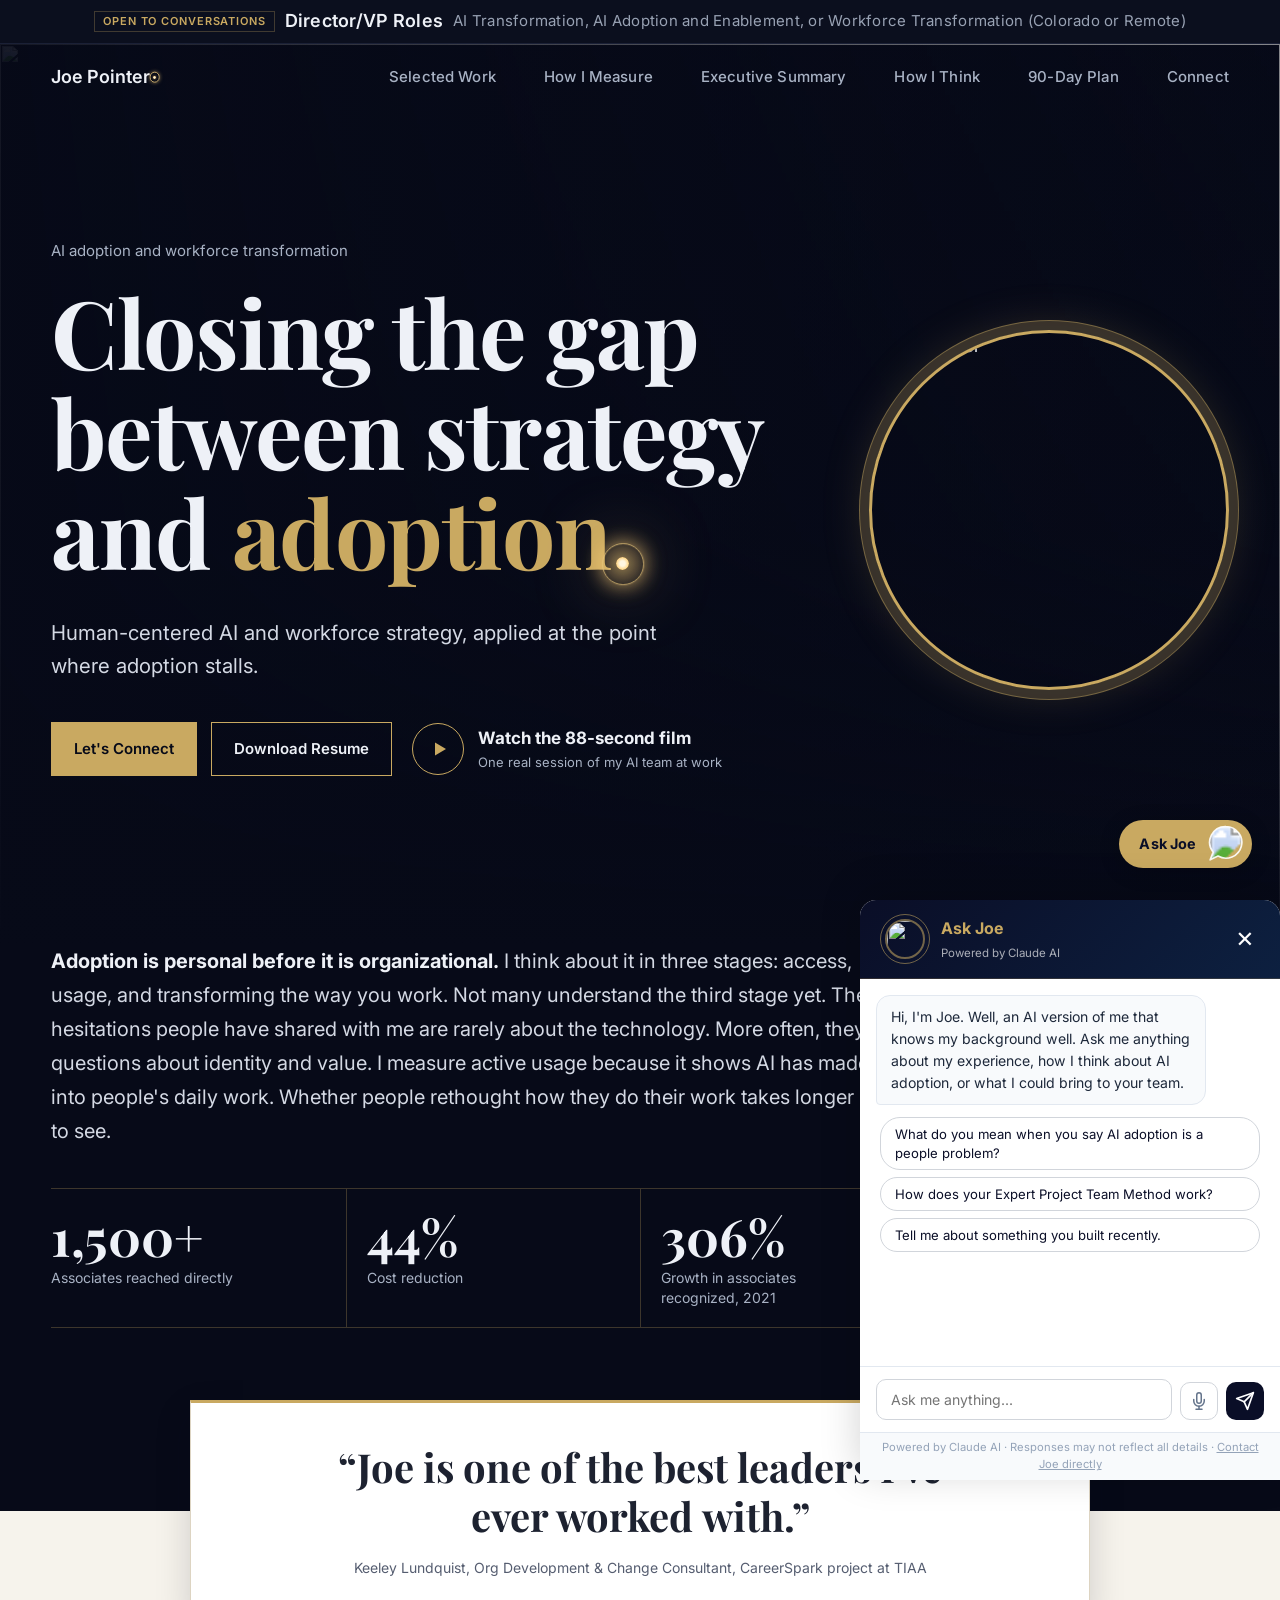
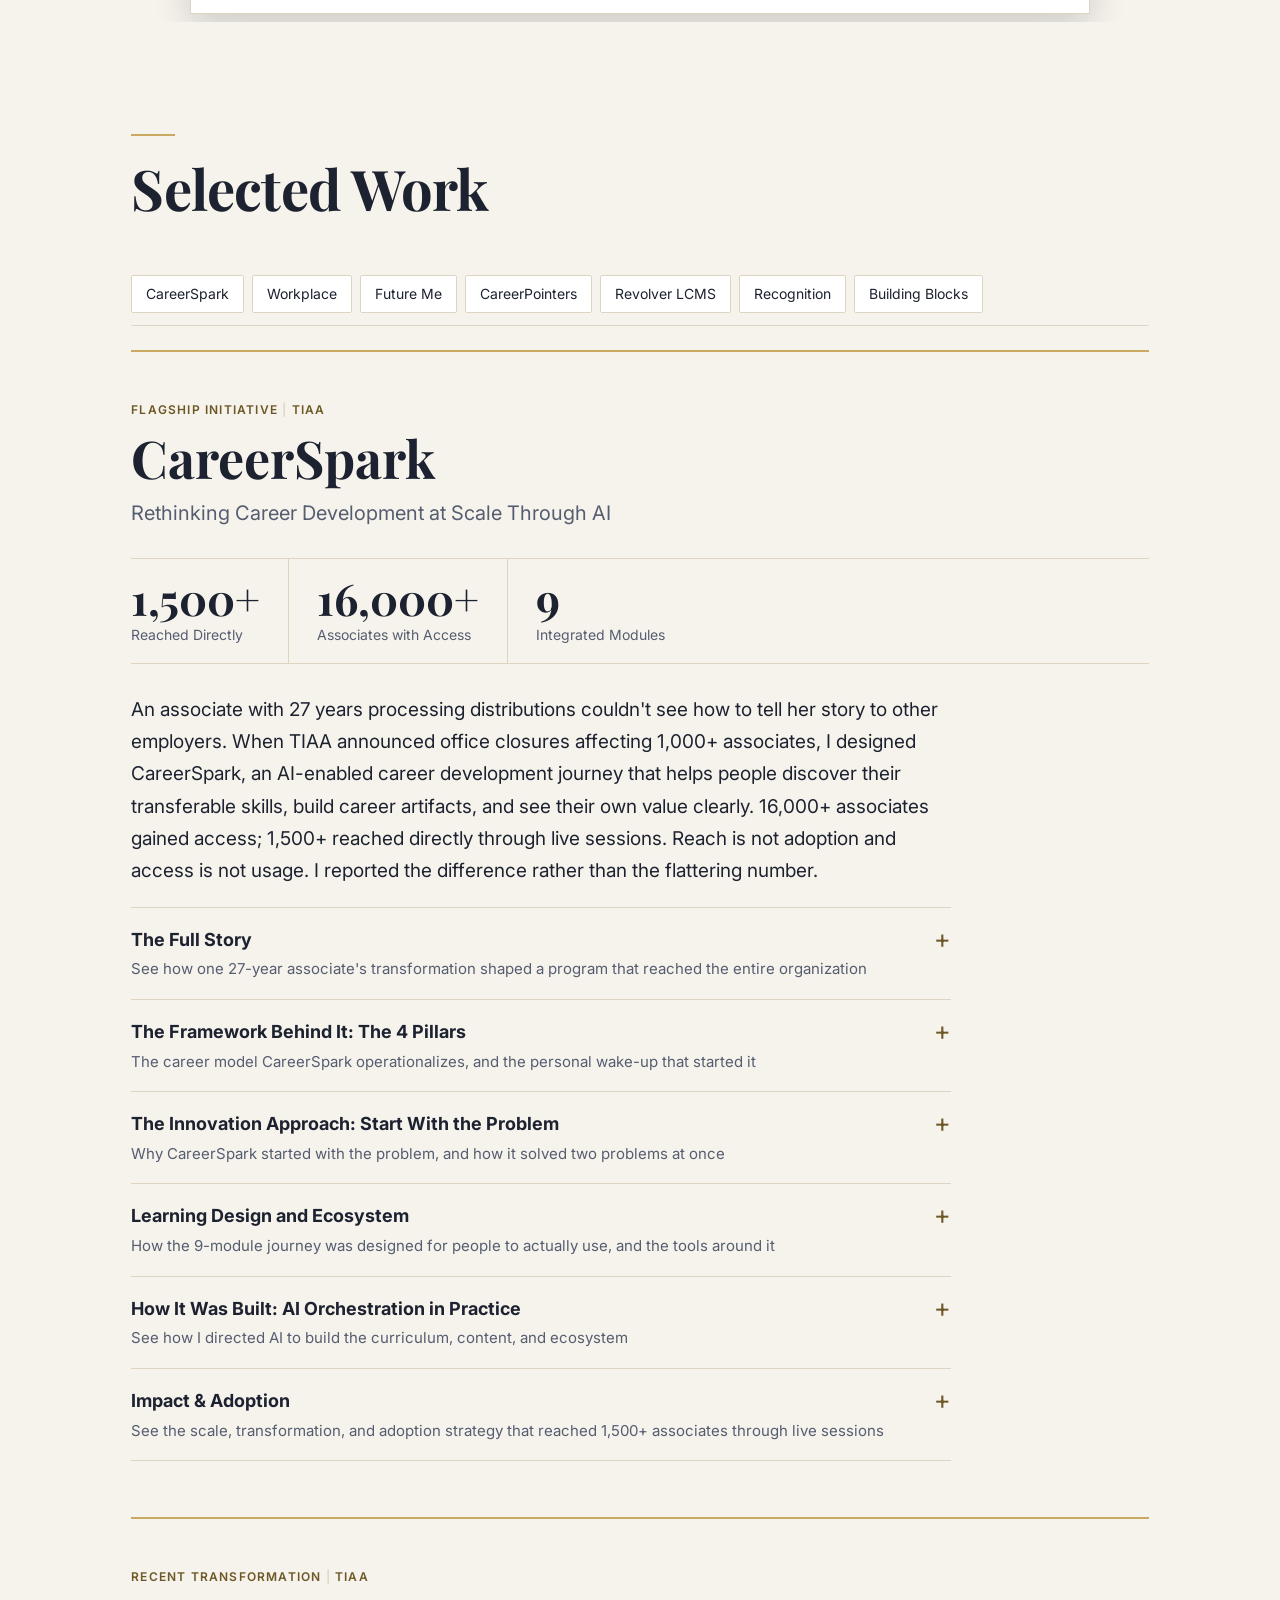
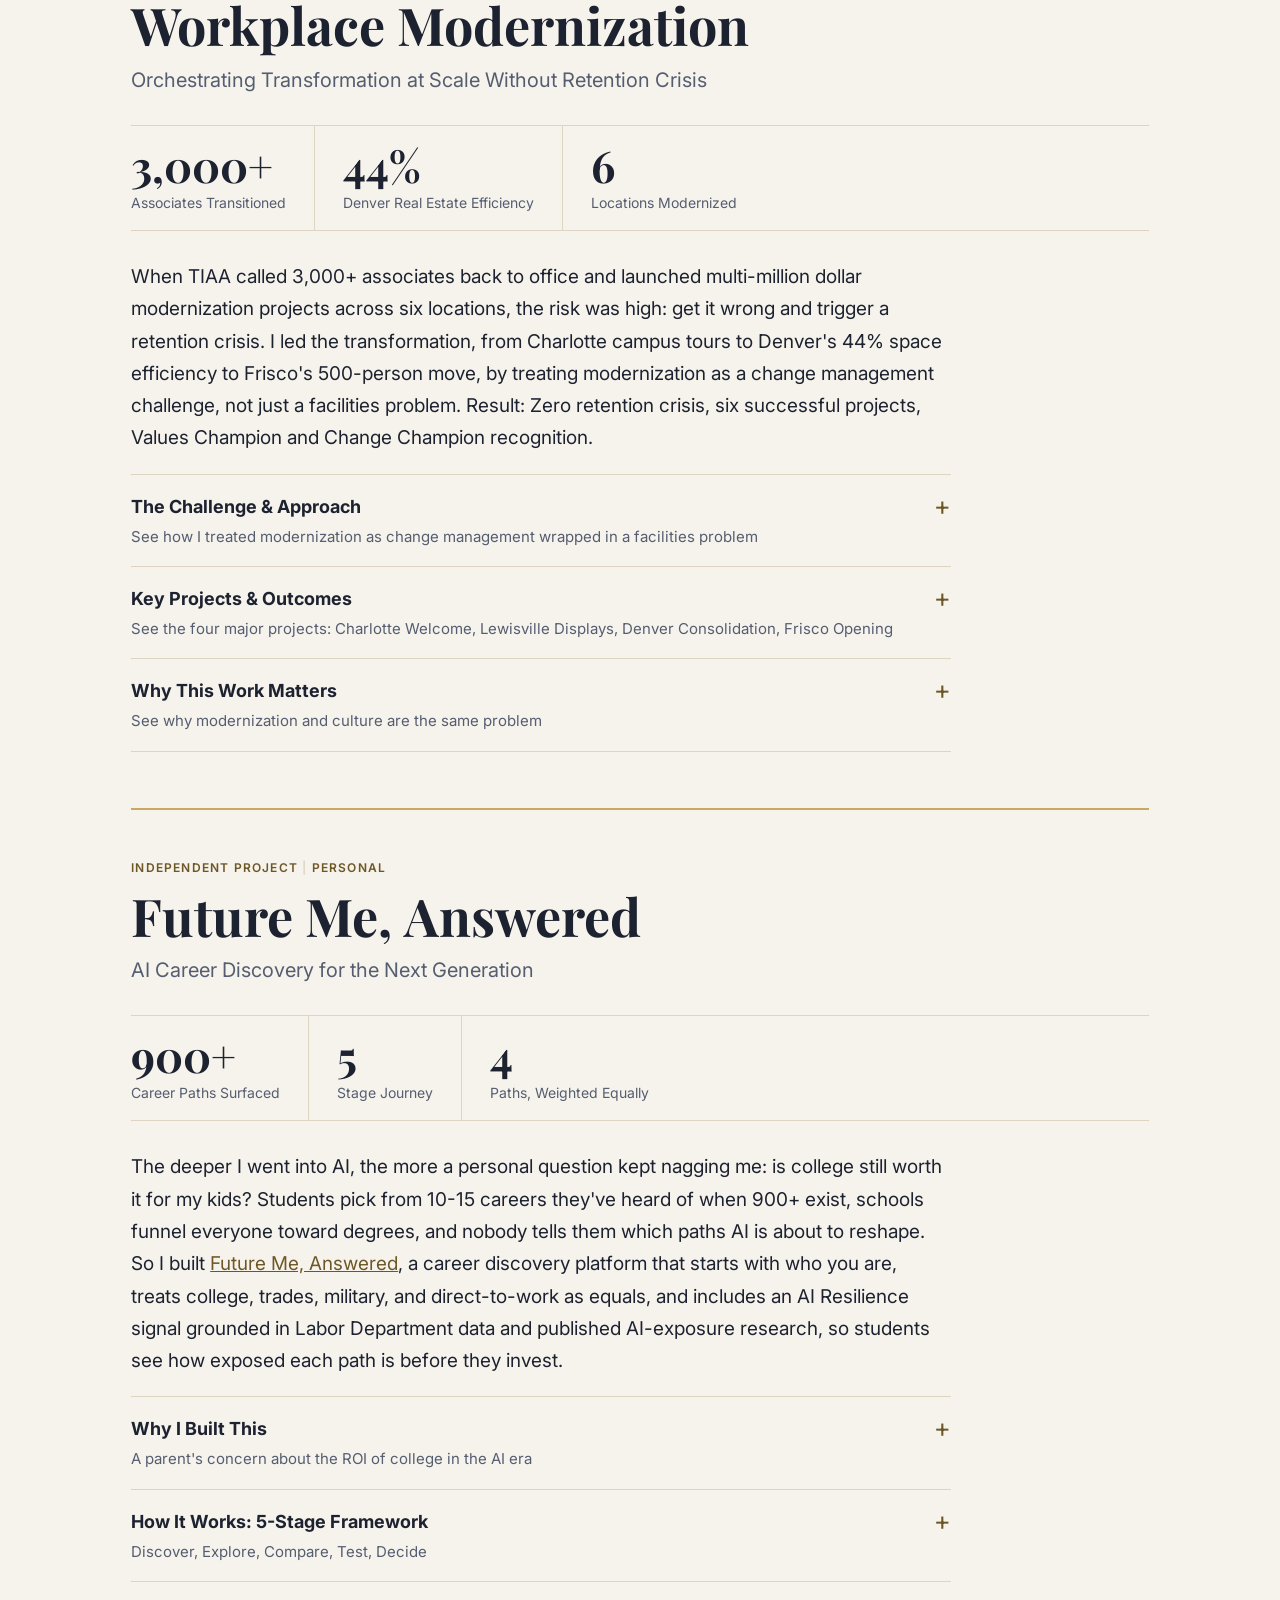
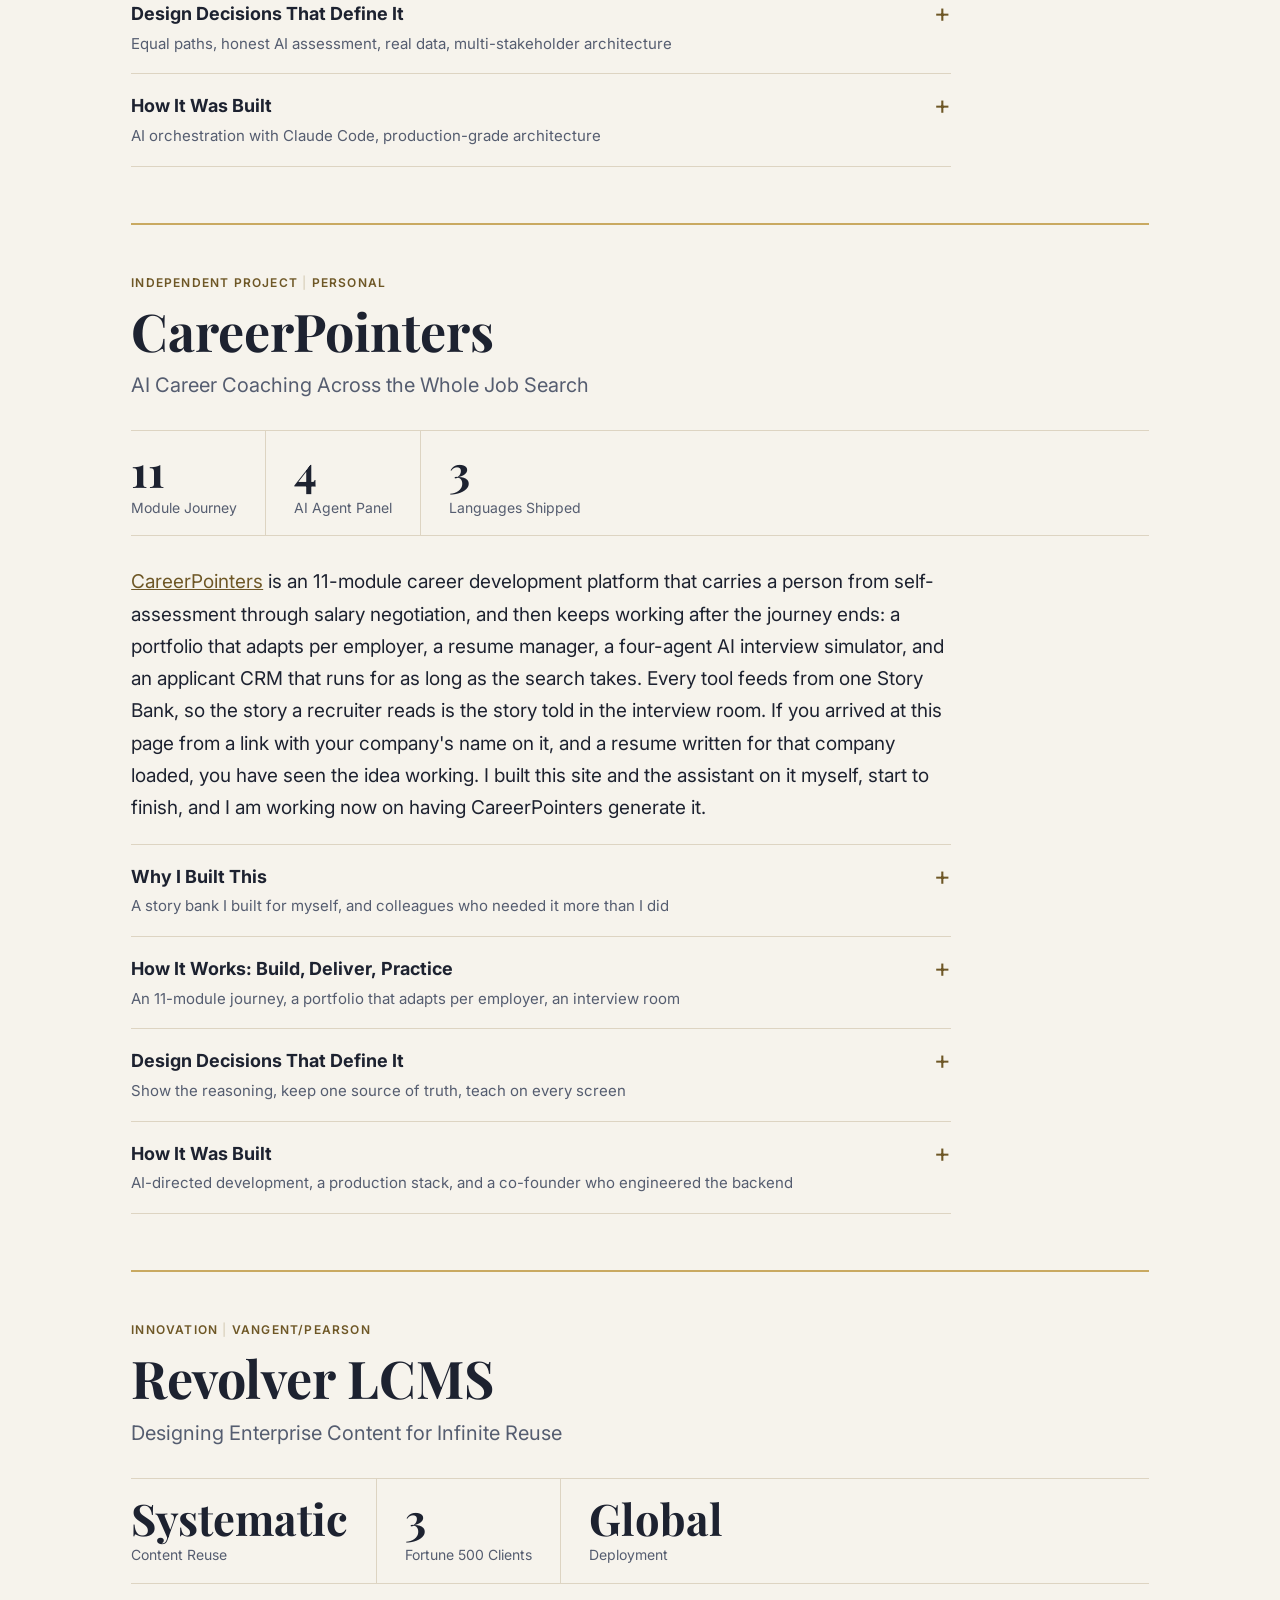
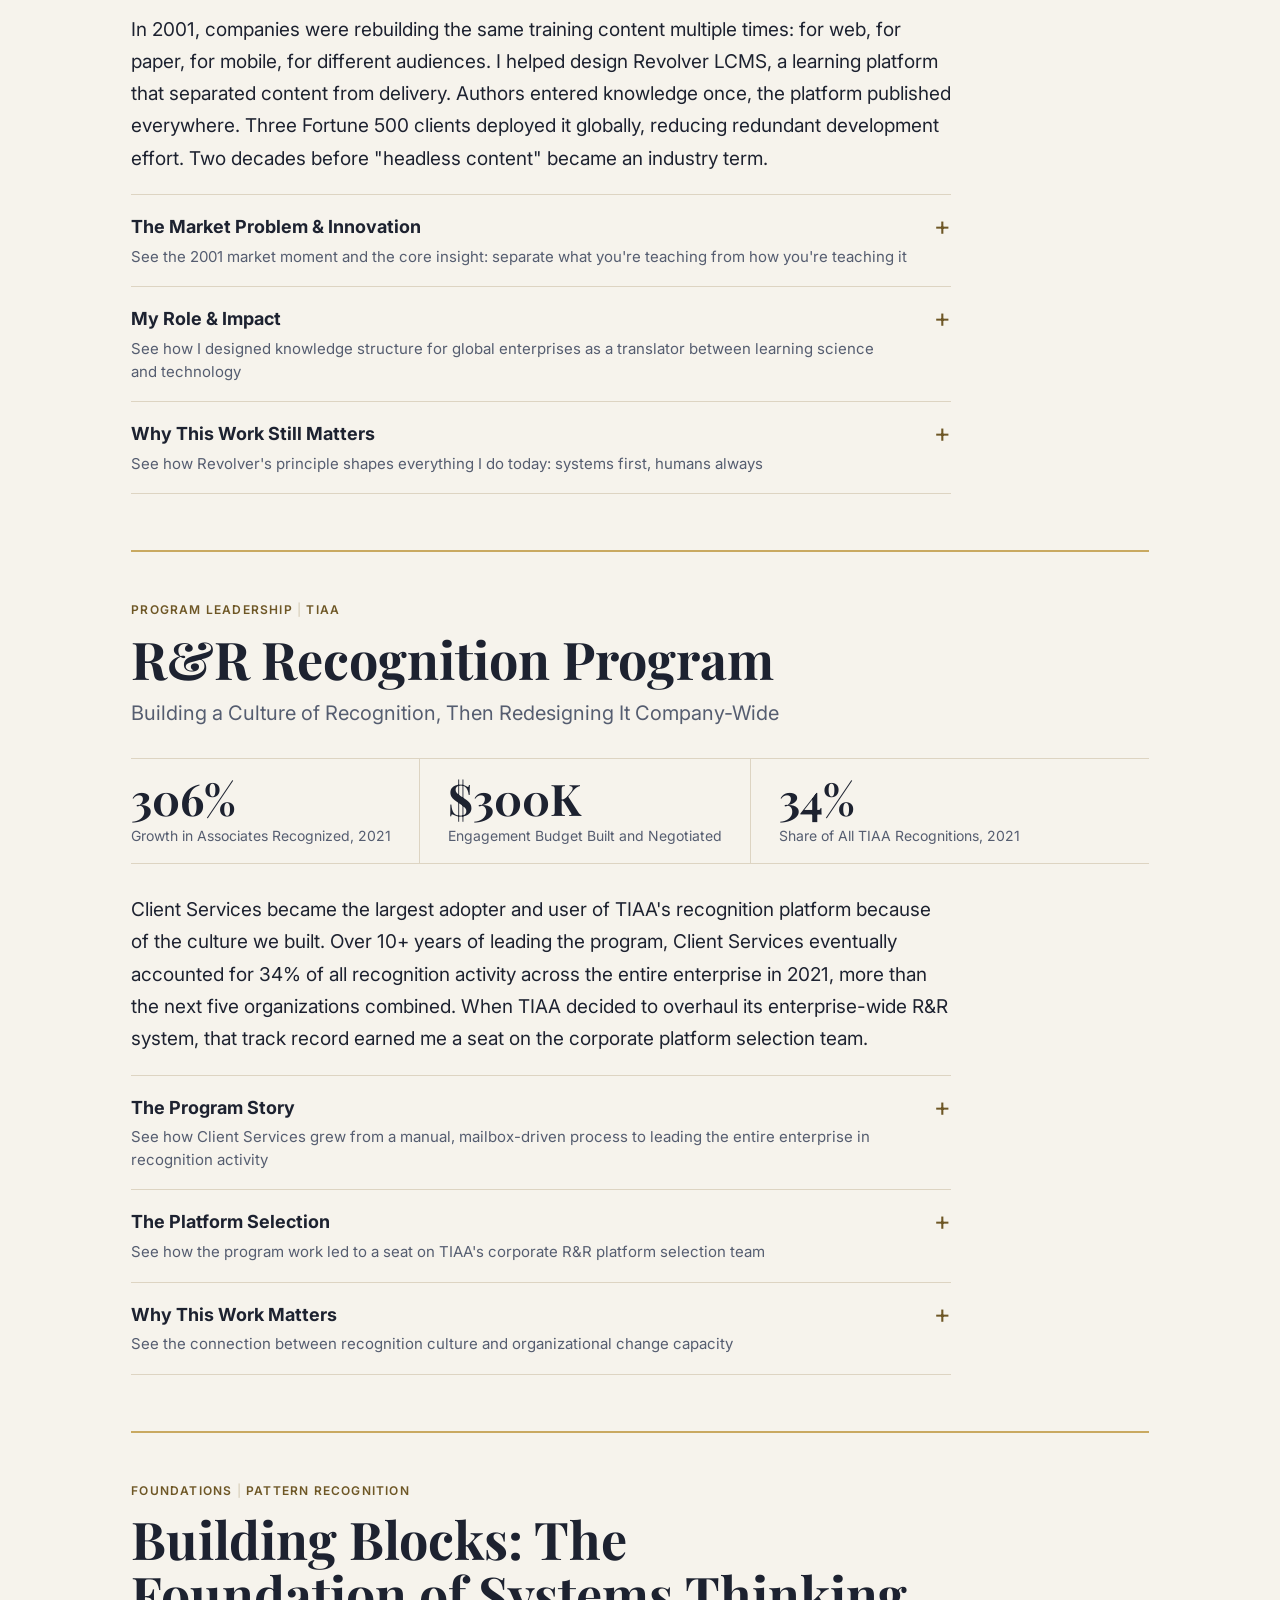
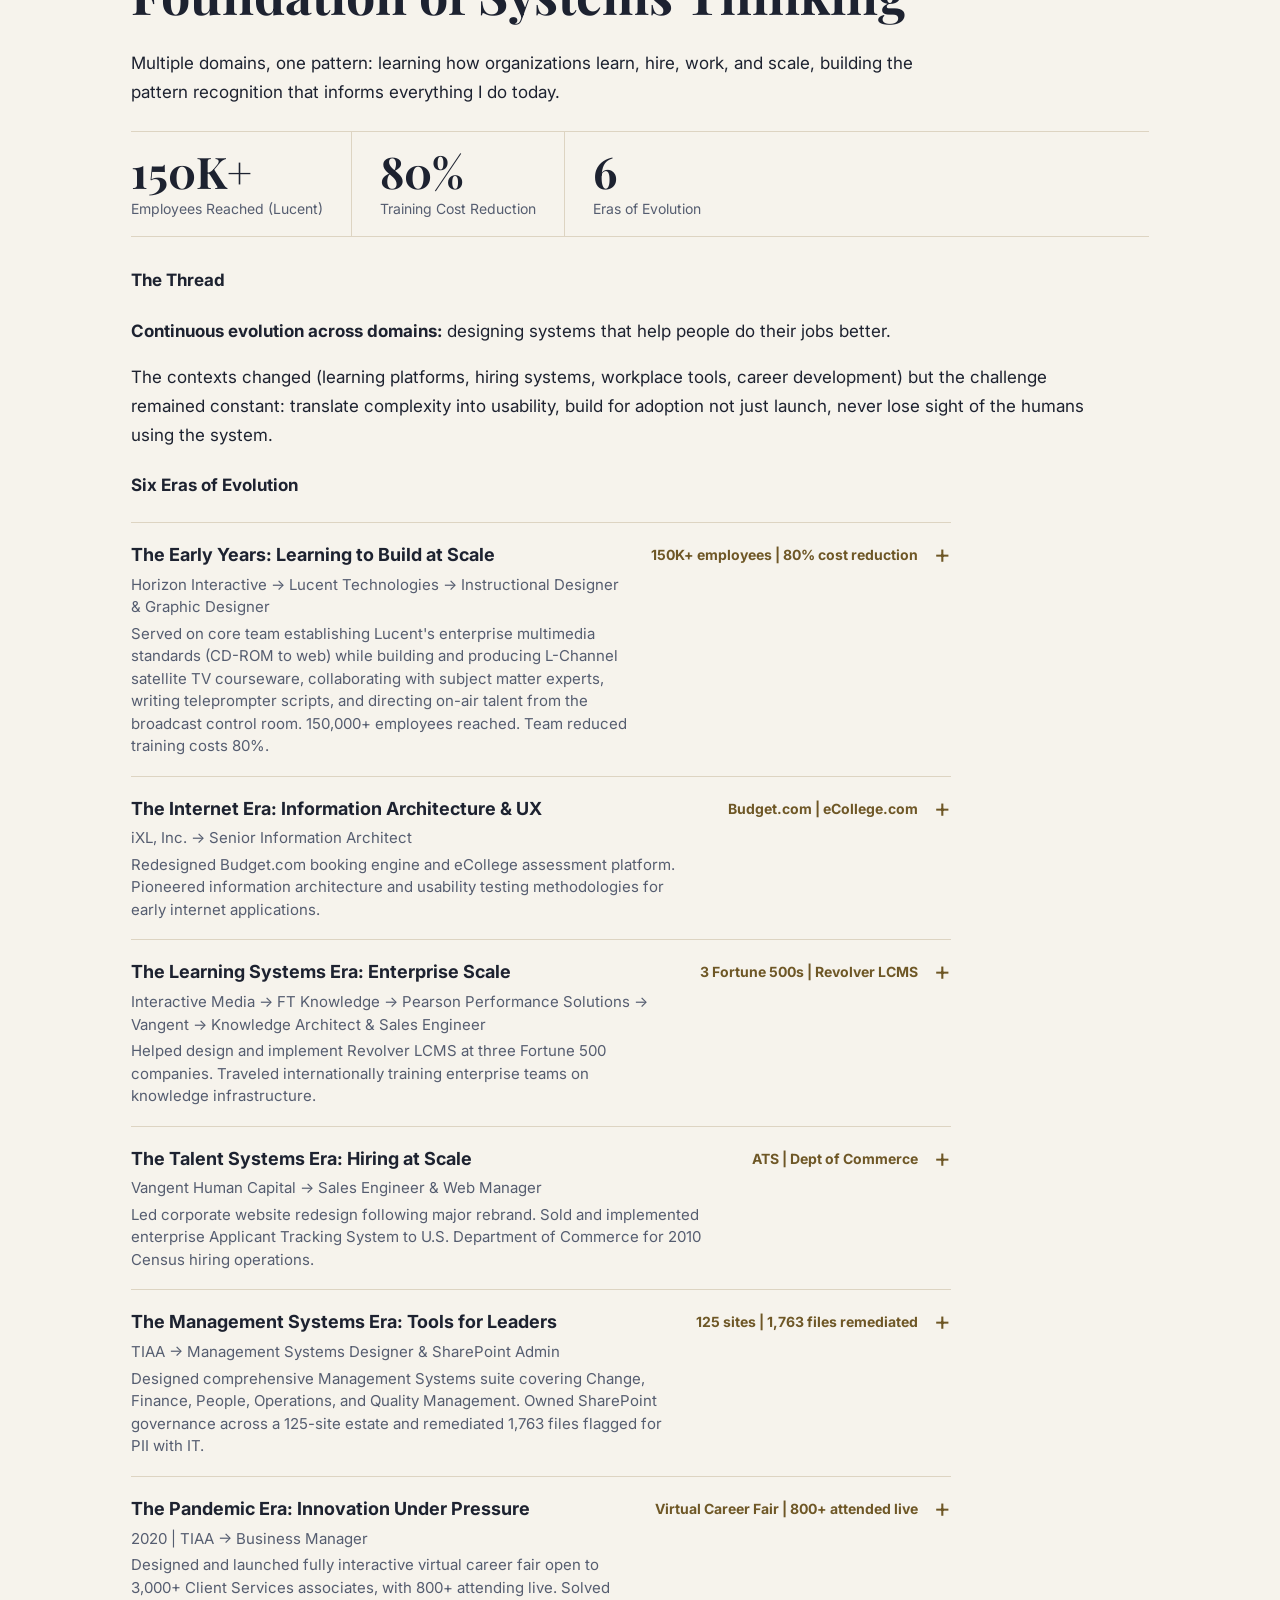
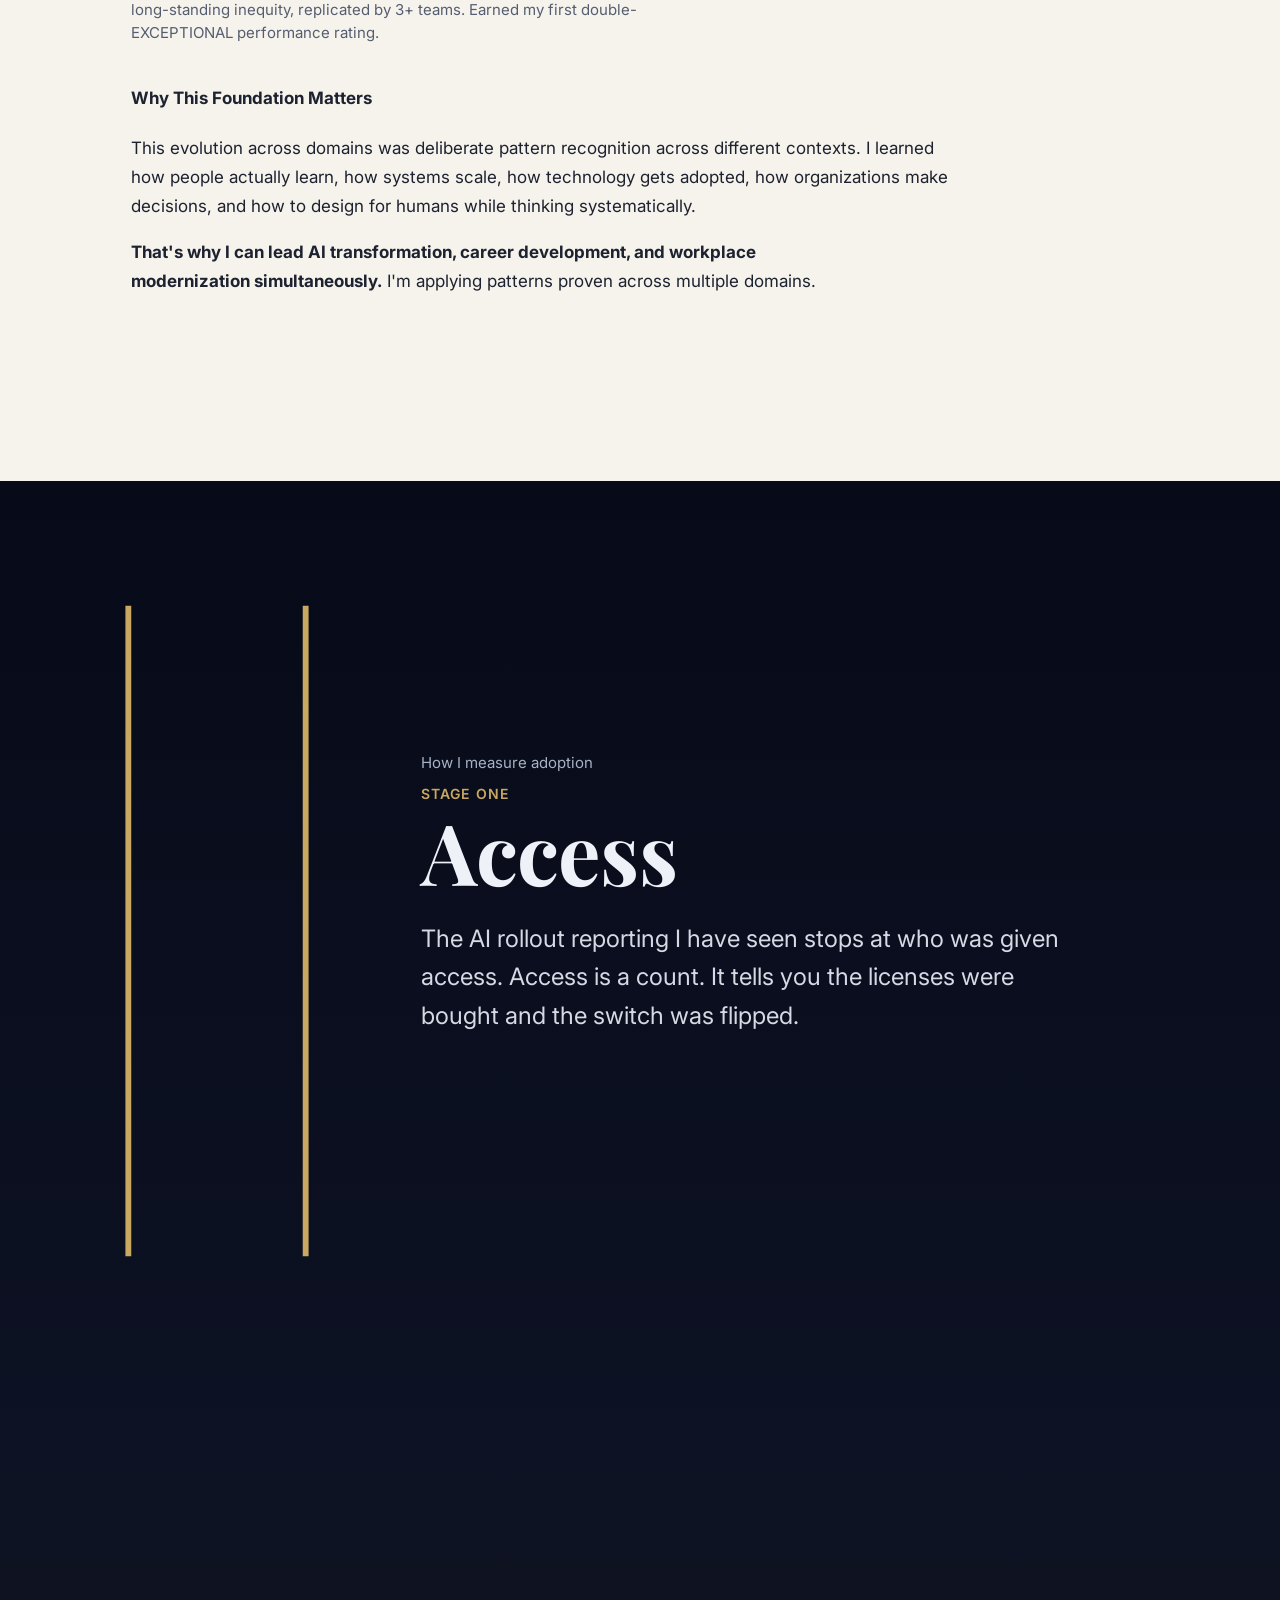
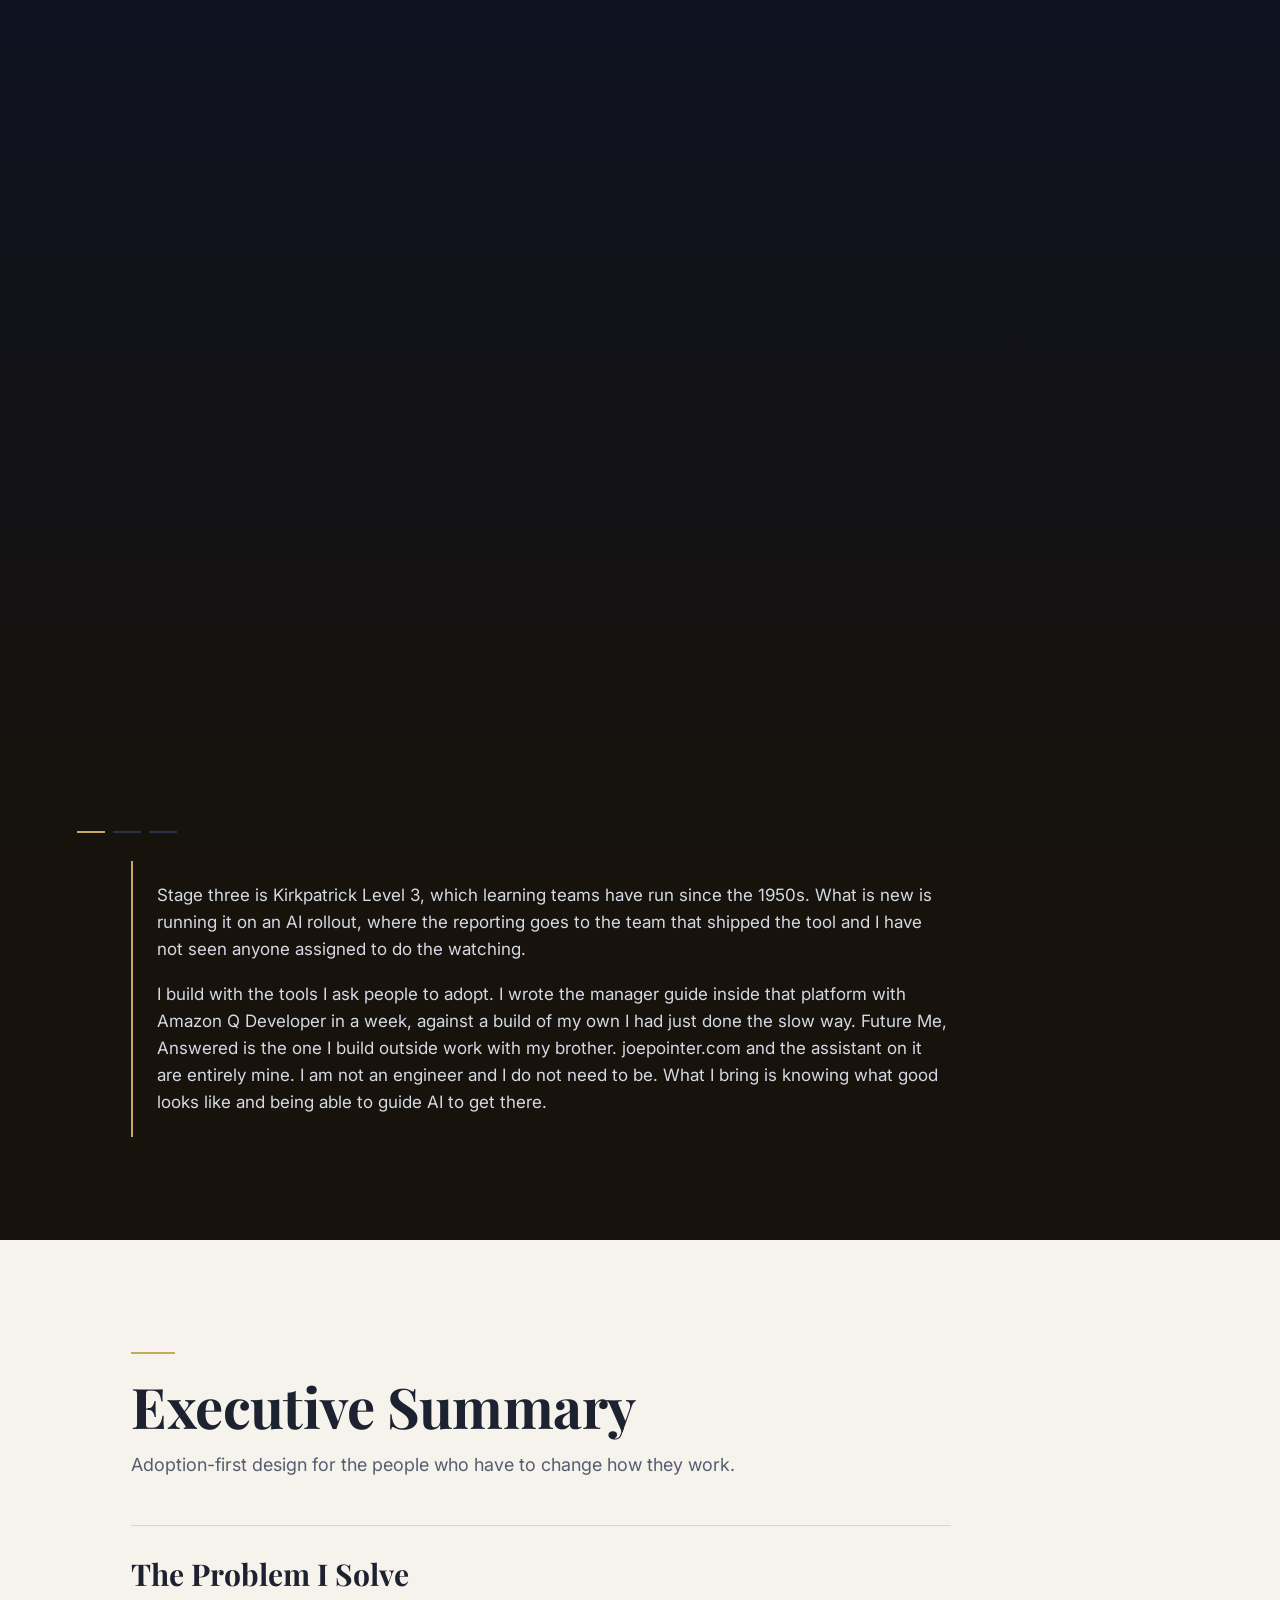
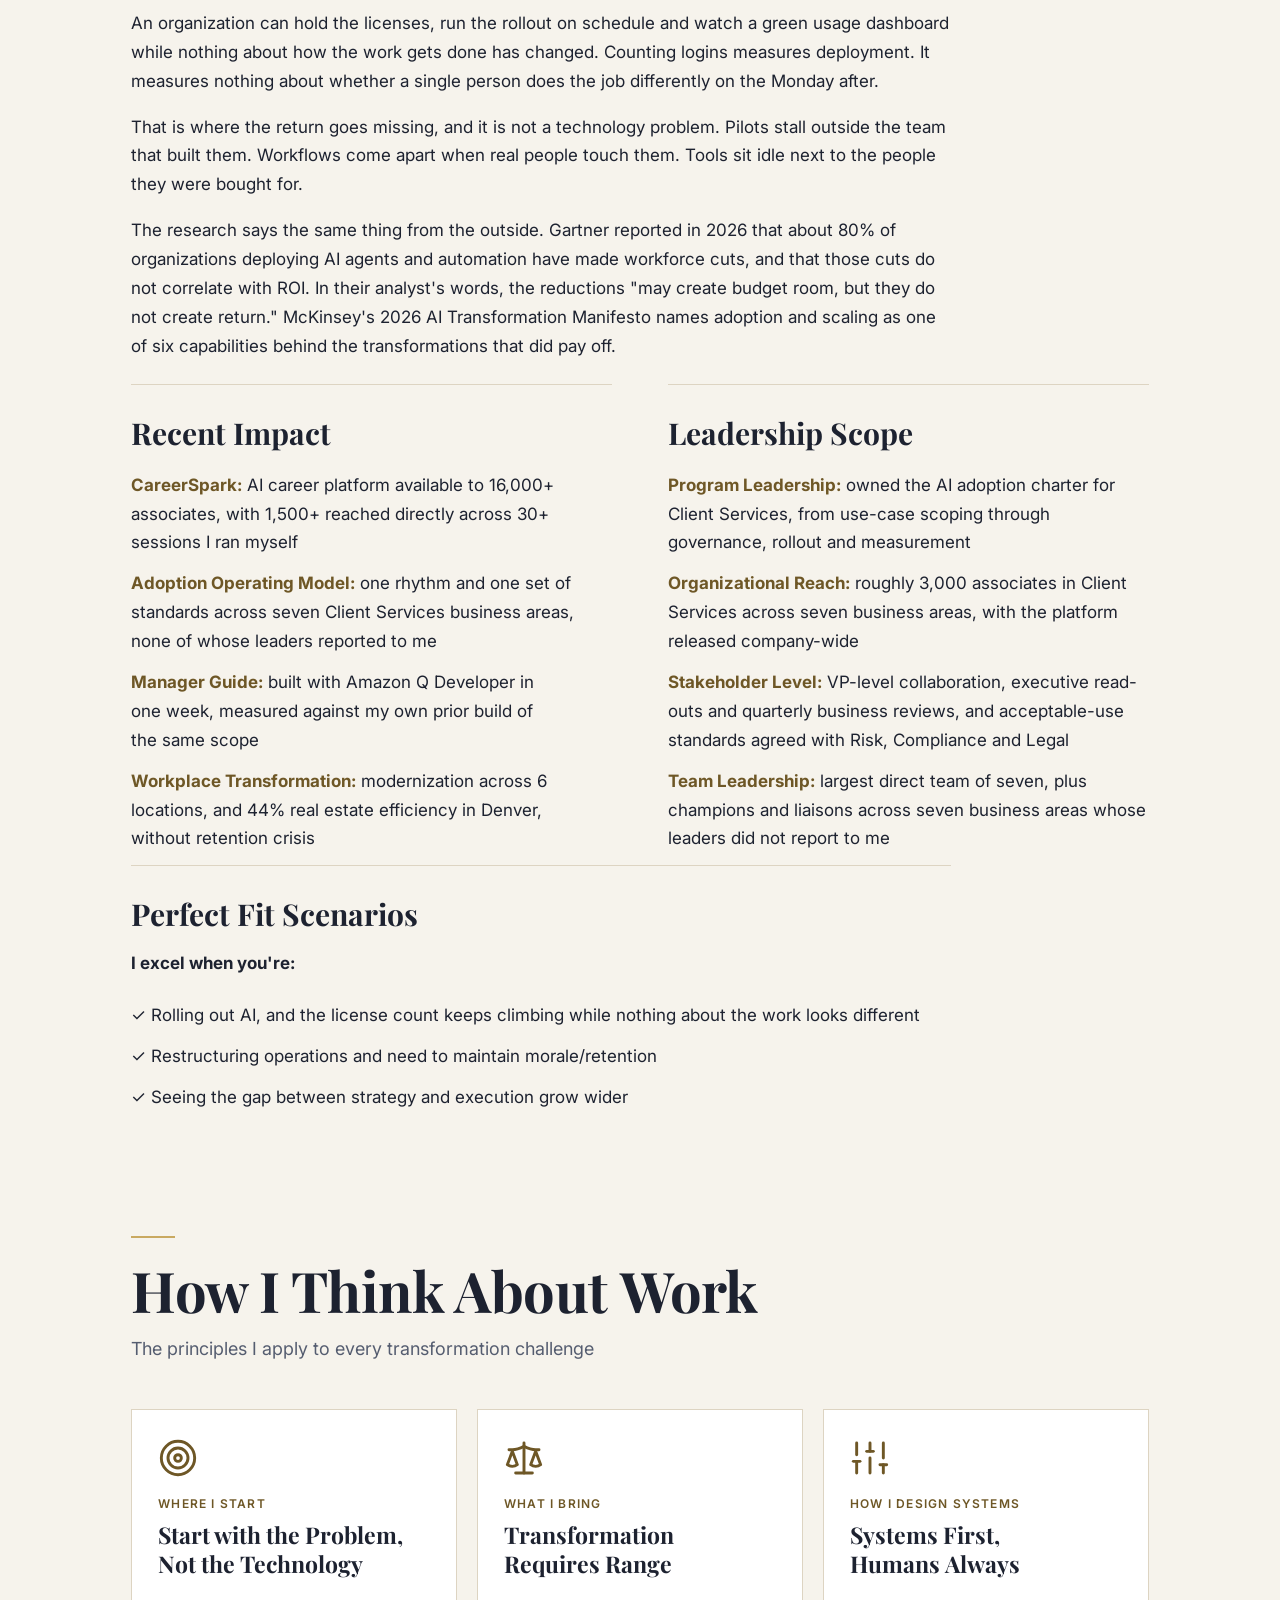
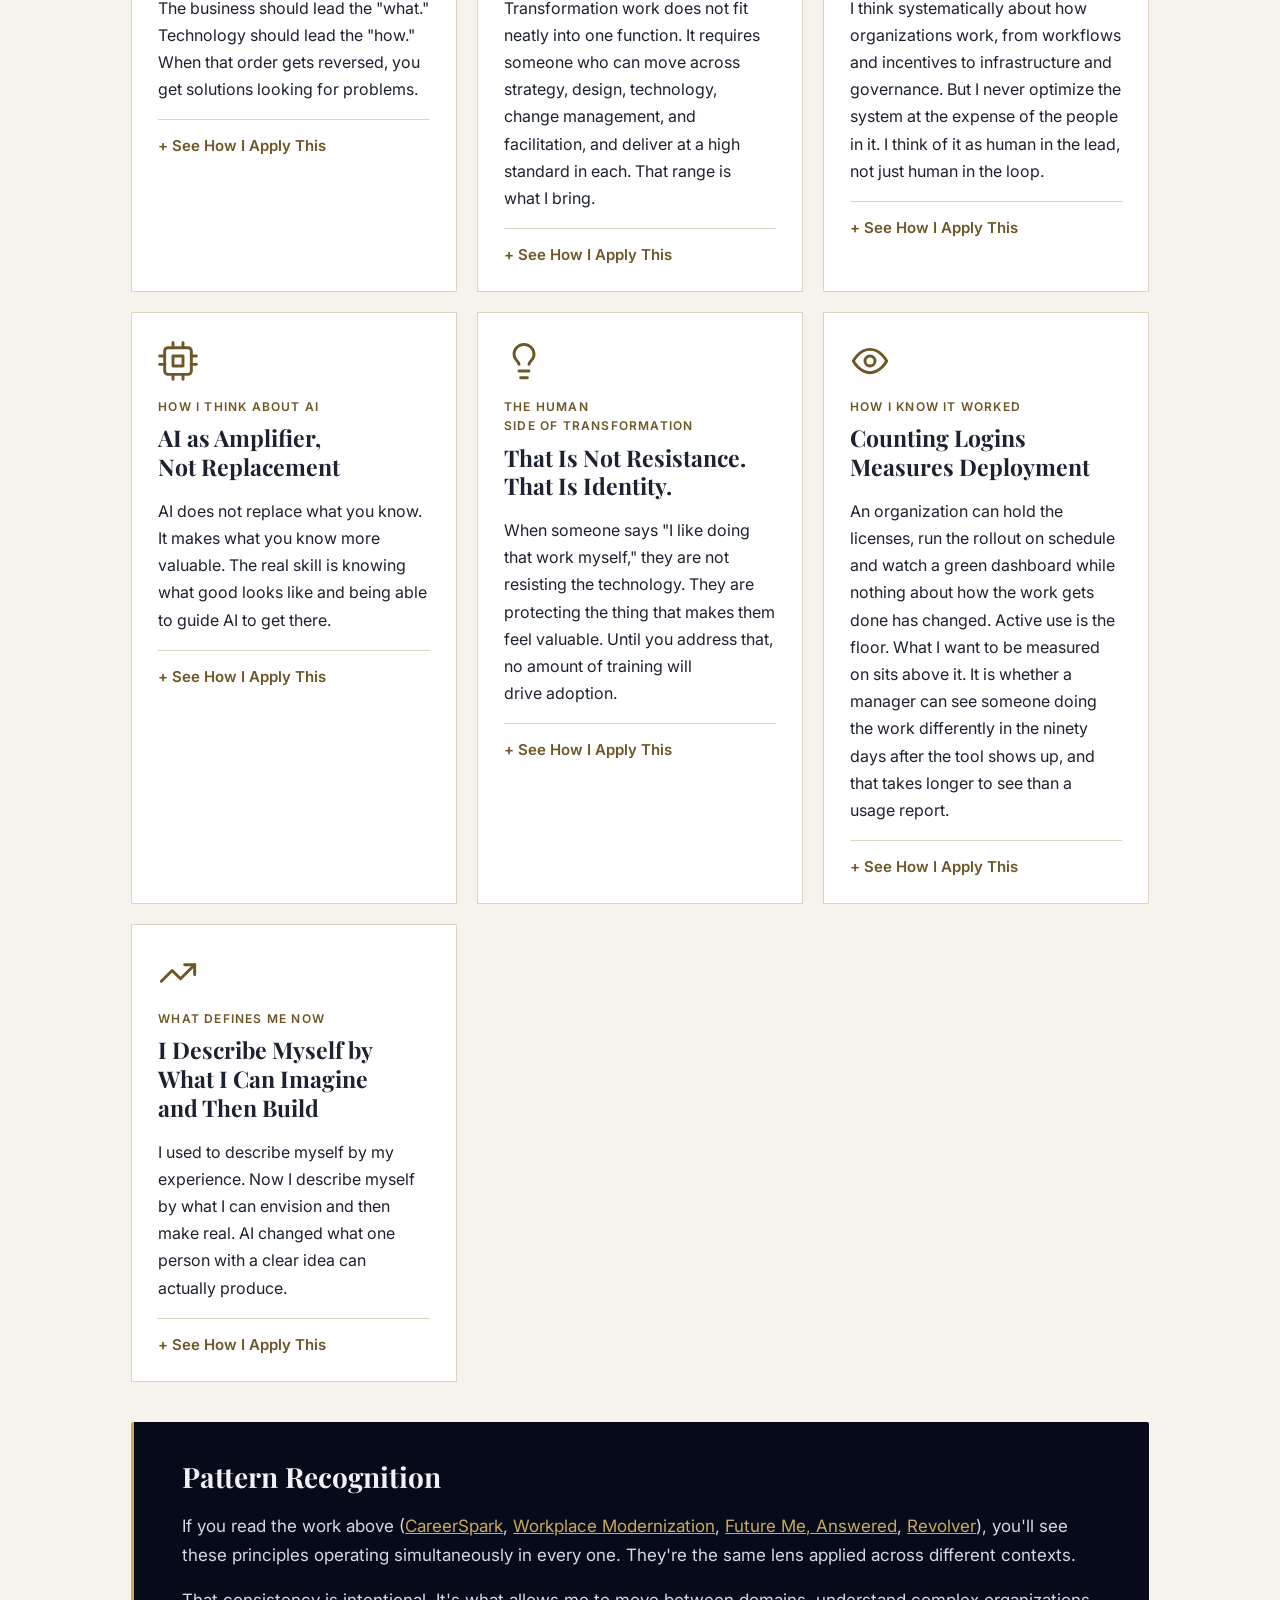
==== index.html @ 05f475fe "Kirkpatrick paragraph sits on the ladder's dark ground and names stage three Co-Authored-By: Claude " ====
<!DOCTYPE html>
<html lang="en">
<head>
    <meta charset="UTF-8">
    <meta name="viewport" content="width=device-width, initial-scale=1.0">
    <title>Joe Pointer (Joseph Pointer) | AI Adoption & Workforce Transformation Leader</title>
    <meta name="description" content="Joe Pointer (Joseph Pointer) - AI adoption and workforce transformation leader. Creator of the Expert Project Team Method. Led AI career platform rolled out to 16,000+ associates.">
    <meta name="author" content="Joe Pointer">
    <meta name="robots" content="index, follow, max-image-preview:large">
    <link rel="canonical" href="https://joepointer.com/">
    <meta name="geo.region" content="US-CO">
    <meta name="geo.placename" content="Denver Metro">
    <meta name="geo.position" content="39.7392;-104.9903">
    <meta name="ICBM" content="39.7392, -104.9903">
    <link rel="preconnect" href="https://fonts.googleapis.com">
    <link rel="preconnect" href="https://fonts.gstatic.com" crossorigin>
    <link href="https://fonts.googleapis.com/css2?family=Playfair+Display:ital,wght@0,600;0,700;1,600;1,700&family=Inter:ital,wght@0,400;0,500;0,600;0,700;1,700&display=swap" rel="stylesheet">
    <link rel="stylesheet" href="css/bold.css?v=20261120e">
    <link rel="preload" as="image" href="images/headshot-dark.jpg?v=20260903">
    <link rel="preload" as="image" href="images/hero-mountains.jpg?v=20260903" fetchpriority="high">

    <!-- Google Analytics 4 -->
    <script async src="https://www.googletagmanager.com/gtag/js?id=G-S4KF5KL8C5"></script>
    <script>
        window.dataLayer = window.dataLayer || [];
        function gtag(){dataLayer.push(arguments);}
        gtag('js', new Date());
        // Attach the magic-link company to EVERY event, not just the page view, so scroll
        // depth, resume downloads and chat opens can all be segmented by employer. Read
        // here in the head rather than in app.js, because page_view fires on this config
        // call and app.js has not run yet. Requires company_context to be registered as an
        // event-scoped custom dimension in GA4 before it becomes reportable.
        (function () {
            var config = {};
            try {
                var company = new URLSearchParams(window.location.search).get('company');
                if (company) config.company_context = company.toLowerCase();
            } catch (e) {
                /* analytics is best effort, never block the page */
            }
            gtag('config', 'G-S4KF5KL8C5', config);
        })();
    </script>

    <!-- Favicon -->
    <link rel="icon" type="image/x-icon" href="favicon.ico?v=20260928">
    <link rel="apple-touch-icon" sizes="180x180" href="images/apple-touch-icon.png?v=20260928">
    <!-- Tints Safari's bottom address bar and Android Chrome's toolbar to the site navy
         instead of default white, so browser chrome blends with the design -->
    <meta name="theme-color" content="#0a0e27">
    <link rel="shortcut icon" type="image/x-icon" href="favicon.ico?v=20260928">

    <!-- Open Graph / Social Media Meta Tags -->
    <meta property="og:type" content="profile">
    <meta property="og:site_name" content="Joe Pointer">
    <meta property="og:locale" content="en_US">
    <meta property="og:url" content="https://joepointer.com/">
    <meta property="og:title" content="Joe Pointer | AI Adoption & Workforce Transformation Leader">
    <meta property="og:description" content="AI adoption and workforce transformation leader. Led AI career platform rolled out to 16,000+ associates. Bridging AI capability and real workforce change.">
    <meta property="og:image" content="https://joepointer.com/images/social-share-wide.jpg?v=5">
    <meta property="og:image:width" content="1200">
    <meta property="og:image:height" content="630">
    <meta property="og:image:type" content="image/jpeg">
    <meta property="og:image:alt" content="Joe Pointer, AI Adoption and Workforce Transformation, joepointer.com">

    <!-- Twitter Card Meta Tags -->
    <meta name="twitter:card" content="summary_large_image">
    <meta name="twitter:url" content="https://joepointer.com/">
    <meta name="twitter:title" content="Joe Pointer | AI Adoption & Workforce Transformation Leader">
    <meta name="twitter:description" content="AI adoption and workforce transformation leader. Led AI career platform rolled out to 16,000+ associates.">
    <meta name="twitter:image" content="https://joepointer.com/images/social-share-wide.jpg?v=5">
    <meta name="twitter:image:alt" content="Joe Pointer, AI Adoption and Workforce Transformation, joepointer.com">

    <!-- Schema.org Structured Data -->
    <!-- dateModified below is the second recrawl hint, and JSON allows no comment of its
         own to say so. It sat at 2026-07-13 while sitemap.xml was bumped, which left the
         two machine-readable dates contradicting each other. BUMP BOTH TOGETHER on any
         deploy that changes content.
         FORMAT MATTERS: this node is a ProfilePage, and Google requires a full ISO 8601
         datetime WITH a timezone offset here. A bare "2026-09-06" is what triggered the
         Search Console warning "Invalid datetime value for dateModified" on 2026-09-06.
         sitemap.xml lastmod is the opposite case and accepts a bare date, so the two
         files legitimately carry different formats. -->
    <script type="application/ld+json">
    {
        "@context": "https://schema.org",
        "@type": "VideoObject",
        "name": "The Expert Project Team",
        "description": "An 88-second film by Joe Pointer on why he built a team of AI experts, with one real working session of the team, replayed.",
        "thumbnailUrl": "https://joepointer.com/expert-team/film-poster.jpg",
        "uploadDate": "2026-10-14",
        "duration": "PT1M28S",
        "contentUrl": "https://joepointer.com/expert-team/film.mp4",
        "inLanguage": "en-US",
        "author": { "@type": "Person", "name": "Joe Pointer", "url": "https://joepointer.com/" }
    }
    </script>
    <script type="application/ld+json">
    {
        "@context": "https://schema.org",
        "@graph": [
            {
                "@type": "WebSite",
                "@id": "https://joepointer.com/#website",
                "url": "https://joepointer.com/",
                "name": "Joe Pointer",
                "publisher": { "@id": "https://joepointer.com/#joe" },
                "hasPart": { "@id": "https://joepointer.com/expert-team/#webpage" }
            },
            {
                "@type": "ProfilePage",
                "@id": "https://joepointer.com/#profilepage",
                "url": "https://joepointer.com/",
                "name": "Joe Pointer (Joseph Pointer) | AI Adoption & Workforce Transformation Leader",
                "isPartOf": { "@id": "https://joepointer.com/#website" },
                "mainEntity": { "@id": "https://joepointer.com/#joe" },
                "dateModified": "2026-11-19T12:00:00-07:00"
            },
            {
                "@type": "Person",
                "@id": "https://joepointer.com/#joe",
                "name": "Joe Pointer",
                "alternateName": "Joseph Pointer",
                "jobTitle": "AI Adoption and Workforce Transformation Leader",
                "alumniOf": {
                    "@type": "Organization",
                    "name": "TIAA"
                },
                "description": "AI adoption and workforce transformation leader helping organizations bridge the gap between AI investment and real workforce change",
                "url": "https://joepointer.com",
                "image": "https://joepointer.com/images/headshot-dark.jpg?v=20260903",
                "email": "joe@joepointer.com",
                "address": {
                    "@type": "PostalAddress",
                    "addressLocality": "Arvada",
                    "addressRegion": "CO",
                    "addressCountry": "US"
                },
                "knowsAbout": [
                    "Expert Project Team Method",
                    "AI Adoption",
                    "AI Transformation",
                    "Workforce Transformation",
                    "Career Development Strategy",
                    "Change Management",
                    "Organizational Development",
                    "Enterprise AI Strategy",
                    "AI Upskilling",
                    "Employee Experience"
                ],
                "sameAs": [
                    "https://linkedin.com/in/josephpointer",
                    "https://futuremeanswered.com",
                    "https://futureanswered.com"
                ]
            }
        ]
    }
    </script>
</head>
<body>
<a class="skip-link" href="#top">Skip to content</a>

    <!-- Sticky Company Banner (appears after scroll) -->
    <div class="company-banner" id="companyBanner">
        <div class="company-banner-content">
            <div class="company-banner-label">Prepared for</div>
            <div class="company-banner-name" id="stickyCompanyName"></div>
        </div>
    </div>

    
    <div class="availability-banner avail">
        <div class="content">
            <span class="status-badge">OPEN TO&nbsp;CONVERSATIONS</span>
            <span class="headline">Director/VP&nbsp;Roles</span>
            <span class="details">AI Transformation, AI Adoption and Enablement, or Workforce Transformation (Colorado or&nbsp;Remote)</span>
        </div>
    </div>



<!-- ================= HERO ================= -->
<nav class="nav" id="mainNav">
        <div class="container">
            <a href="#top" class="name">Joe Pointer<span class="mk" aria-hidden="true"></span></a>

            <!-- Mobile Menu Toggle -->
            <button class="mobile-menu-toggle" id="mobileMenuToggle" aria-label="Toggle navigation menu" aria-expanded="false">
                <span class="hamburger-line"></span>
                <span class="hamburger-line"></span>
                <span class="hamburger-line"></span>
            </button>

            <div class="quick-links" id="quickLinks">
                <a href="#projects">Selected Work</a>
                <a href="#climb">How I Measure</a>
                <a href="#executive-summary">Executive Summary</a>
                <a href="#how-i-think">How I Think</a>
                <a href="#day-90-plan">90-Day Plan</a>
                <a href="#contact">Connect</a>
            </div>
        </div>
    </nav>
<header class="hero" id="top" data-scene="hero">
  <div class="sky" aria-hidden="true"><img src="images/hero-mountains.jpg?v=20260903" alt=""></div>
  
  
  
  
  <div class="hero-grid">
    <div>
      <div class="hero-prepared" id="heroPrepared" hidden></div>
      <p class="cat">AI adoption and workforce&nbsp;transformation</p>
      <h1>Closing the gap between strategy and&nbsp;<em>adoption</em><span class="mk rest" data-rest="hero" aria-hidden="true"></span></h1>
      <p class="tag">Human-centered AI and workforce strategy, applied at the point where adoption&nbsp;stalls.</p>
      <div class="ctas">
        <a class="btn solid" href="#contact">Let's&nbsp;Connect</a>
        <a class="btn ghost" href="resources/Joe_Pointer_Resume_Full.pdf" download="Joe_Pointer_Resume.pdf">Download&nbsp;Resume</a>
        <button class="play" id="playFilm"><span class="disc film-thumb"><svg viewBox="0 0 16 16"><path d="M3 1.5v13l11-6.5z"/></svg></span><span><b>Watch the 88-second&nbsp;film</b><small>One real session of my AI team at&nbsp;work</small></span></button>
      </div>
    </div>
    <div class="portrait"><img src="images/headshot-dark.jpg?v=20260903" alt="Joe Pointer"></div>
  </div>
</header>

<div class="theater" id="theater" role="dialog" aria-modal="true" aria-label="The Expert Project Team film">
  <button class="close" id="closeFilm">Close</button>
  <video id="film" controls playsinline preload="none" poster="expert-team/film-poster.jpg">
    <source src="expert-team/film.mp4" type="video/mp4">
    <track kind="captions" src="expert-team/film.vtt" srclang="en" label="English" default>
  </video>
</div>
<section class="act-dark hero-foot"><div class="wrap"><div class="value-prop">
                <strong>Adoption is personal before it is&nbsp;organizational.</strong> I think about it in three stages: access, usage, and transforming the way you work. Not many understand the third stage yet. The hesitations people have shared with me are rarely about the technology. More often, they are questions about identity and value. I measure active usage because it shows AI has made it into people's daily work. Whether people rethought how they do their work takes longer to&nbsp;see.
            </div>
            <div class="impact-metrics">
                <div class="metric">
                    <span class="number">1,500+</span>
                    <span class="label">Associates reached&nbsp;directly</span>
                </div>
                <div class="metric">
                    <span class="number">44%</span>
                    <span class="label">Cost&nbsp;reduction</span>
                </div>
                <div class="metric">
                    <span class="number">306%</span>
                    <span class="label">Growth in associates recognized,&nbsp;2021</span>
                </div>
                <div class="metric">
                    <span class="number">5</span>
                    <span class="label">Enterprise&nbsp;awards</span>
                </div>
            </div>
            </div></section>

<section class="welcome-band" id="welcomeBand" aria-label="Prepared for this employer" hidden>
        <div class="container">
            <p class="welcome-band-eyebrow" id="welcomeEyebrow"></p>
            <p class="welcome-band-body" id="welcomeBody"></p>
            <p class="welcome-band-links">
                <a href="#projects" id="welcomeLinkOne"></a>
                <a href="#projects" id="welcomeLinkTwo"></a>
                <a href="#ai-team" class="welcome-film-link">Watch the 88-second film</a>
            </p>
        </div>
    </section>
<section class="act-seam"><div class="wrap">
        <div class="container">
            <blockquote>
                <p>“Joe is one of the best leaders I've ever worked&nbsp;with.”</p>
                <cite>Keeley Lundquist, Org Development &amp; Change Consultant, CareerSpark project at&nbsp;TIAA</cite>
            </blockquote>
        </div>
    </div></section>
<section class="act-paper" id="projects"><div class="wrap">
        <div class="container">
            <div class="section-header">
                <h2>Selected Work</h2>
            </div>
            <div class="project-subnav" id="projectSubnav">
                <div class="project-subnav-pills">
                    <a href="#project-careerspark" class="project-subnav-pill">CareerSpark</a>
                    <a href="#project-workplace" class="project-subnav-pill">Workplace</a>
                    <a href="#project-futureme" class="project-subnav-pill">Future&nbsp;Me</a>
                    <a href="#project-careerpointers" class="project-subnav-pill">CareerPointers</a>
                    <a href="#project-revolver" class="project-subnav-pill">Revolver&nbsp;LCMS</a>
                    <a href="#project-rr" class="project-subnav-pill">Recognition</a>
                    <a href="#project-buildingblocks" class="project-subnav-pill">Building&nbsp;Blocks</a>
                </div>
            </div>
            <div class="project-card" id="project-careerspark">
                <div class="project-header">
                    <div class="project-badge">Flagship Initiative<span class="badge-sep"> | </span><span class="badge-org">TIAA</span></div>
                    <h3>CareerSpark</h3>
                    <p class="project-subtitle">Rethinking Career Development at Scale Through&nbsp;AI</p>
                </div>
                <div class="project-body">
                    <div class="project-metrics">
                        <div class="project-metric">
                            <span class="number">1,500+</span>
                            <span class="label">Reached&nbsp;Directly</span>
                        </div>
                        <div class="project-metric">
                            <span class="number">16,000+</span>
                            <span class="label">Associates with&nbsp;Access</span>
                        </div>
                        <div class="project-metric">
                            <span class="number">9</span>
                            <span class="label">Integrated&nbsp;Modules</span>
                        </div>
                    </div>
                    <div class="project-story">
                        <p>An associate with 27 years processing distributions couldn't see how to tell her story to other employers. When TIAA announced office closures affecting 1,000+ associates, I designed CareerSpark, an AI-enabled career development journey that helps people discover their transferable skills, build career artifacts, and see their own value clearly. 16,000+ associates gained access; 1,500+ reached directly through live sessions. Reach is not adoption and access is not usage. I reported the difference rather than the flattering&nbsp;number.</p>
                        <details class="principle-details">
                            <summary>
                                <div>
                                    <strong>The Full&nbsp;Story</strong>
                                    <div>See how one 27-year associate's transformation shaped a program that reached the entire&nbsp;organization</div>
                                </div>
                            </summary>
                            <div class="principle-content">
                                <h4>The Story</h4>
                                <p>An associate had spent 27 years processing distributions. When TIAA announced office closures affecting 1,000+ associates, she was terrified. She couldn't see how to talk about her experience in a way another employer would&nbsp;value.</p>
                                <p>In one of my CareerSpark sessions, we used AI prompts to break down what it takes to be good at her job. The output wasn't one task. It was dozens of skills: problem solving, client relationship management, attention to detail, working under pressure, handling complexity, meeting deadlines, advocating for&nbsp;customers.</p>
                                <p>Watching that list appear, I could see the weight lift from her shoulders. She realized she had far more to offer than a job title suggested. That transformation is what CareerSpark enables at&nbsp;scale.</p>
                                <h4>The Challenge</h4>
                                <p>TIAA was in the middle of a major transformation, adopting new technology and rethinking how it works. Transformation like that only holds when the people inside it grow with it. How do we make sure associates have the skills, the mindset, and the confidence to thrive in a rapidly changing environment? How do we make transformation personal, not just&nbsp;organizational?</p>
                                <p>On the ground, associates faced two major office closures affecting 1,000+ people, limited visibility into their transferable skills, and development plans that felt like guesswork. AI tools were being rolled out, but the training was highly technical and most associates did not see AI as "for people like&nbsp;them."</p>
                                <h4>The Insight</h4>
                                <p>Instead of teaching AI through abstract business cases, I taught AI through the one subject every associate is already an expert in:&nbsp;themselves.</p>
                                <p>Use AI as a guided mirror to help people see the skills they already have, explore where those skills could take them next, and build language and artifacts (resumes, profiles, plans) that tell their&nbsp;story.</p>
                                <h4>The Solution</h4>
                                <p>I conceived and designed <strong>CareerSpark</strong> as an AI-enabled career development journey built around 9 integrated modules that carry someone from understanding their own value through to landing their next&nbsp;role.</p>
                            </div>
                        </details>
                        <details class="principle-details">
                            <summary>
                                <div>
                                    <strong>The Framework Behind It: The 4&nbsp;Pillars</strong>
                                    <div>The career model CareerSpark operationalizes, and the personal wake-up that started&nbsp;it</div>
                                </div>
                            </summary>
                            <div class="principle-content">
                                <p>The work started with my own resume. I sat with a career coach, told her about my fifteen years, and she said my resume did not tell the story I had just told her. She was right. I had the experience, but on paper it read as a list of tasks with no thread and no why. That gap is what sent me looking for a better way to help people connect their experience to where they want to&nbsp;go.</p>
                                <p>Out of that came the model I teach. A real development plan stands on four&nbsp;pillars:</p>
                                <ul>
                                    <li><strong>Skills:</strong> what you can&nbsp;do</li>
                                    <li><strong>Visibility:</strong> who knows what you&nbsp;do</li>
                                    <li><strong>Network:</strong> who you learn from and grow&nbsp;with</li>
                                    <li><strong>Story:</strong> how you connect it&nbsp;all</li>
                                </ul>
                                <p>Most people only work the first pillar. They take a course and call it a plan. The other three are where careers actually&nbsp;move.</p>
                                <p>CareerSpark puts all four into practice across its nine modules. You start with your values, not a job title, because a plan that does not start with what matters to you never feels like&nbsp;yours.</p>
                            </div>
                        </details>
                        <details class="principle-details">
                            <summary>
                                <div>
                                    <strong>The Innovation Approach: Start With the&nbsp;Problem</strong>
                                    <div>Why CareerSpark started with the problem, and how it solved two problems at&nbsp;once</div>
                                </div>
                            </summary>
                            <div class="principle-content">
                                <p>A common failure in AI efforts is starting with the technology and hunting for a use case. I started the other way around. I asked what problem needed solving, designed the solution, and used AI as the tool to build and scale&nbsp;it.</p>
                                <p>CareerSpark solved two problems at once. It was a career tool, and it was also a low-stakes way for associates to learn AI. Working through their own career questions, associates practiced how to prompt AI, judge what it gave back, and iterate until the output reflected their real experience. The career problem was the on-ramp to using AI, and that is what drove adoption&nbsp;here.</p>
                                <p>The shift is from asking what AI can do to asking what problem needs solving. Using AI well starts with understanding the problem well enough to design the solution, then using AI to build it. The approach is&nbsp;repeatable:</p>
                                <ol>
                                    <li>Identify a real business&nbsp;problem</li>
                                    <li>Quantify the&nbsp;impact</li>
                                    <li>Understand why current solutions fall&nbsp;short</li>
                                    <li>Design the solution before thinking about&nbsp;AI</li>
                                    <li>Evaluate AI as a&nbsp;tool</li>
                                    <li>Start small and&nbsp;iterate</li>
                                    <li>Scale and&nbsp;share</li>
                                </ol>
                            </div>
                        </details>
                        <details class="principle-details">
                            <summary>
                                <div>
                                    <strong>Learning Design and&nbsp;Ecosystem</strong>
                                    <div>How the 9-module journey was designed for people to actually use, and the tools around&nbsp;it</div>
                                </div>
                            </summary>
                            <div class="principle-content">
                                <p>CareerSpark was built as a product, not a course. Its nine modules carry someone from understanding their own value through to landing their next role, and each one is designed for a person in the middle of a busy day. The learning happens by doing. Associates work through their own real career questions with guided AI prompts, see worked examples, and iterate until the output reflects their actual experience. That is also how the AI skill sinks in, through practice on something they already care&nbsp;about.</p>
                                <p><strong>The ecosystem&nbsp;includes:</strong> Resources on ATS and keywords, tracking tools for job searches, and a Manager Guide built with Amazon Q Developer in 1 week compared to months for a traditional&nbsp;team.</p>
                            </div>
                        </details>
                        <details class="principle-details">
                            <summary>
                                <div>
                                    <strong>How It Was Built: AI Orchestration in&nbsp;Practice</strong>
                                    <div>See how I directed AI to build the curriculum, content, and&nbsp;ecosystem</div>
                                </div>
                            </summary>
                            <div class="principle-content">
                                <p>I conceived CareerSpark and led the team that developed it. I orchestrated AI tools to build the platform itself, with no software engineering team, and I directed the team that developed and embedded the module&nbsp;content.</p>
                                <p><strong>Built on TIAA's proprietary AI&nbsp;platform:</strong> Curriculum design, prompt engineering, content writing, module sequencing, and instructional review all happened through deliberate AI collaboration, with my direction at every&nbsp;step.</p>
                                <p><strong>Where vibe coding&nbsp;began:</strong> Building CareerSpark is where I first learned to vibe code, describing what I needed in plain language and letting AI tools do the heavy lifting. No traditional development background required. Just a clear vision, the right prompts, and a willingness to iterate. When I started working with agentic tools like Amazon Q Developer, vibe coding took on new meaning. Instead of responding to prompts, the AI began taking autonomous actions, executing multi-step tasks, and delivering outcomes I directed rather than coded. That shift changed what was&nbsp;possible.</p>
                                <p><strong>Manager Guide, built with Amazon Q Developer in 1&nbsp;week:</strong> I identified the need for a companion Manager Guide and built it with Amazon Q Developer in one week. Work that would have taken months by traditional methods. That's what AI orchestration looks like in&nbsp;practice.</p>
                                <p><strong>The bottom&nbsp;line:</strong> I used AI to build the program that taught people how to use AI. I build with these tools every&nbsp;day.</p>
                            </div>
                        </details>
                        <details class="principle-details">
                            <summary>
                                <div>
                                    <strong>Impact &&nbsp;Adoption</strong>
                                    <div>See the scale, transformation, and adoption strategy that reached 1,500+ associates through live&nbsp;sessions</div>
                                </div>
                            </summary>
                            <div class="principle-content">
                                <h4>Impact</h4>
                                <p><strong>Scale:</strong> 16,000+ associates gained access. 1,000+ directly affected by office closures have a structured path forward. 1,500+ engaged through live sessions. Integrated into TIAA University as core career development&nbsp;experience.</p>
                                <p><strong>Transformation:</strong> Associates who once "shot in the dark" on development plans now identify realistic future directions, see and name their transferable skills, and map skills required for where they want to go. Long-tenured associates report feeling more confident telling their story to other&nbsp;employers.</p>
                                <p><strong>Recognition:</strong> Values Champion, "Face of TIAA" 2025&nbsp;Honors, all connected to this&nbsp;work.</p>
                                <h4>Adoption Strategy</h4>
                                <p><strong>How I drove&nbsp;adoption:</strong></p>
                                <ul>
                                    <li>Ran webinars, workshops, and roadshows that reached more than 1,500 associates&nbsp;directly</li>
                                    <li>Joined team meetings to reduce anxiety and show, in real time, how CareerSpark could&nbsp;help</li>
                                    <li>Positioned AI as a tool to discover and express their value, not as a threat or purely technical&nbsp;feature</li>
                                    <li>Equipped managers to use CareerSpark as a coaching tool rather than a compliance&nbsp;requirement</li>
                                </ul>
                                <p>Many associates arrived at sessions skeptical or nervous. After seeing their own skills and stories reflected back through AI, they left more confident, more hopeful, and eager to keep&nbsp;going.</p>
                            </div>
                        </details>
                    </div>
                </div>
            </div>
            <div class="project-card" id="project-workplace">
                <div class="project-header">
                    <div class="project-badge">Recent Transformation<span class="badge-sep"> | </span><span class="badge-org">TIAA</span></div>
                    <h3>Workplace Modernization</h3>
                    <p class="project-subtitle">Orchestrating Transformation at Scale Without Retention&nbsp;Crisis</p>
                </div>
                <div class="project-body">
                    <div class="project-metrics">
                        <div class="project-metric">
                            <span class="number">3,000+</span>
                            <span class="label">Associates&nbsp;Transitioned</span>
                        </div>
                        <div class="project-metric">
                            <span class="number">44%</span>
                            <span class="label">Denver Real Estate&nbsp;Efficiency</span>
                        </div>
                        <div class="project-metric">
                            <span class="number">6</span>
                            <span class="label">Locations&nbsp;Modernized</span>
                        </div>
                    </div>
                    <div class="project-story">
                        <p>When TIAA called 3,000+ associates back to office and launched multi-million dollar modernization projects across six locations, the risk was high: get it wrong and trigger a retention&nbsp;crisis. I led the transformation, from Charlotte campus tours to Denver's 44% space efficiency to Frisco's 500-person move, by treating modernization as a change management challenge, not just a facilities problem. Result: Zero retention crisis, six successful projects, Values Champion and Change Champion&nbsp;recognition.</p>
                        <details class="principle-details">
                            <summary>
                                <div>
                                    <strong>The Challenge &&nbsp;Approach</strong>
                                    <div>See how I treated modernization as change management wrapped in a facilities&nbsp;problem</div>
                                </div>
                            </summary>
                            <div class="principle-content">
                                <h4>The Challenge</h4>
                                <p>When TIAA called 3,000+ associates back to office in January 2022, the initiative launched multi-million dollar modernization projects across six locations. But modernization brought hard choices: associates would lose assigned seats, embrace hoteling models, and see their personal workspace "homes away from home" redesigned without their input. Eighteen months of remote work had severed the connection to physical&nbsp;spaces.</p>
                                <p>How do you lead people through multiple unwanted changes simultaneously (modernization, seating model shifts, facility redesigns) when trust is already fragile? Get it right, and you modernize the company while keeping culture intact. Get it wrong, and you trigger a retention&nbsp;crisis.</p>
                                <h4>The Approach</h4>
                                <p>I treated it as a change management problem wrapped in a facilities problem. I built a structure where tactical work gets delegated (to space liaisons), strategic work stays centralized (relationship management with GCS, CRE, Facilities, HR, leadership), and one person stays constant through all the change. That was&nbsp;me.</p>
                                <h4>Key Strategic&nbsp;Moves</h4>
                                <ol>
                                    <li><strong>Built a liaison&nbsp;network:</strong> 8 space liaisons across locations managing day-to-day space planning; I removed obstacles and managed&nbsp;strategy</li>
                                    <li><strong>Showed up&nbsp;personally:</strong> Attended every Client Services town hall; answered hard questions; was honest about changes I didn't like&nbsp;either</li>
                                    <li><strong>Designed for&nbsp;adoption:</strong> Created neighborhoods in Zoom Workplaces for hoteling navigation; hosted campus tours for call center associates moving to Charlotte; made the case for digital displays and showed how to use them to engage associates in hoteling&nbsp;environments</li>
                                    <li><strong>Maintained&nbsp;relationships:</strong> Regular monthly meetings with business area leaders showing how their requirements were reflected in designs; educated new GCS leaders on lessons from prior&nbsp;projects</li>
                                    <li><strong>Stayed&nbsp;constant:</strong> 12+ years as Workspace Leader; my continuity became a form of leadership capital through all the&nbsp;changes</li>
                                </ol>
                            </div>
                        </details>
                        <details class="principle-details">
                            <summary>
                                <div>
                                    <strong>Key Projects &&nbsp;Outcomes</strong>
                                    <div>See the four major projects: Charlotte Welcome, Lewisville Displays, Denver Consolidation, Frisco&nbsp;Opening</div>
                                </div>
                            </summary>
                            <div class="principle-content">
                                <h4>Key Projects</h4>
                                <p><strong>Charlotte Campus Welcome&nbsp;(2022):</strong> Hosted 6 in-person tour events with leadership greetings, campus tours, training, meals. Changed skepticism into&nbsp;excitement.</p>
                                <p><strong>Lewisville Digital Displays&nbsp;(2022):</strong> CEO-directed 2-week refresh with no CS budget. Convinced Global Corporate Services to fund 12 digital displays by positioning them as a company-wide asset. That approach became a repeatable model: the same approach got displays installed at every call center location, and they were built in as a standard requirement for the new Frisco Corporate&nbsp;Center.</p>
                                <p><strong>Denver Consolidation & Modernization&nbsp;(2023-2024):</strong> 700 associates transitioning from assigned to hoteling seating; achieved 44% more efficient space utilization. Most resistive change; I volunteered to attend townhalls and answer every concern. Result: minimal unexpected&nbsp;turnover.</p>
                                <p><strong>Frisco Corporate Center Opening&nbsp;(2024):</strong> Led Client Services change management for 500+ CS associates moving into new 15-story building; largest modernization undertaking. Negotiated special call center configuration for team cohesion. Recognized as "Change&nbsp;Champion."</p>
                                <h4>Impact</h4>
                                <ul>
                                    <li><strong>3,000+&nbsp;associates</strong> transitioned through multiple office/seating changes without major&nbsp;disruption</li>
                                    <li><strong>44% real estate&nbsp;efficiency</strong> in Denver, achieved through hoteling adoption and space&nbsp;optimization</li>
                                    <li><strong>Multi-million dollar modernization&nbsp;investments</strong> delivered on time and on&nbsp;strategy</li>
                                    <li><strong>6&nbsp;locations</strong> successfully modernized or&nbsp;consolidated</li>
                                    <li><strong>Maintained&nbsp;morale</strong> through unprecedented change, no retention crisis despite high-stakes&nbsp;transitions</li>
                                    <li><strong>Recognition:</strong> Values Champion, Change Champion across multiple&nbsp;projects</li>
                                </ul>
                            </div>
                        </details>
                        <details class="principle-details">
                            <summary>
                                <div>
                                    <strong>Why This Work&nbsp;Matters</strong>
                                    <div>See why modernization and culture are the same&nbsp;problem</div>
                                </div>
                            </summary>
                            <div class="principle-content">
                                <p>Modernization and culture are the same problem. Most organizations think they have to choose: invest in offices or maintain culture. I proved you can do both simultaneously if you separate what needs to happen from how you do it, build structure that scales leadership without bottlenecking, and show up personally to prove you're going through it&nbsp;too.</p>
                                <p>Enterprise transformation means reshaping how organizations approach change, not just executing&nbsp;plans.</p>
                            </div>
                        </details>
                    </div>
                </div>
            </div>
            <div class="project-card" id="project-futureme">
                <div class="project-header">
                    <div class="project-badge">Independent Project<span class="badge-sep"> | </span><span class="badge-org">Personal</span></div>
                    <h3>Future Me,&nbsp;Answered</h3>
                    <p class="project-subtitle">AI Career Discovery for the Next&nbsp;Generation</p>
                </div>
                <div class="project-body">
                    <div class="project-metrics">
                        <div class="project-metric">
                            <span class="number">900+</span>
                            <span class="label">Career Paths&nbsp;Surfaced</span>
                        </div>
                        <div class="project-metric">
                            <span class="number">5</span>
                            <span class="label">Stage&nbsp;Journey</span>
                        </div>
                        <div class="project-metric">
                            <span class="number">4</span>
                            <span class="label">Paths, Weighted&nbsp;Equally</span>
                        </div>
                    </div>
                    <div class="project-story">
                        <p>The deeper I went into AI, the more a personal question kept nagging me: is college still worth it for my kids? Students pick from 10-15 careers they've heard of when 900+ exist, schools funnel everyone toward degrees, and nobody tells them which paths AI is about to reshape. So I built <a href="https://www.futuremeanswered.com" target="_blank">Future Me,&nbsp;Answered</a>, a career discovery platform that starts with who you are, treats college, trades, military, and direct-to-work as equals, and includes an AI Resilience signal grounded in Labor Department data and published AI-exposure research, so students see how exposed each path is before they&nbsp;invest.</p>
                        <details class="principle-details">
                            <summary>
                                <div>
                                    <strong>Why I Built&nbsp;This</strong>
                                    <div>A parent's concern about the ROI of college in the AI&nbsp;era</div>
                                </div>
                            </summary>
                            <div class="principle-content">
                                <p>41% of college graduates end up underemployed. Schools funnel nearly everyone toward a four-year degree when trades, military, and direct-to-work paths offer great opportunities that get overlooked entirely. And nobody is telling students which of those paths are about to be disrupted by the same AI tools I'm using every&nbsp;day.</p>
                                <p>"What do you want to be when you grow up?" is one of the hardest questions anyone faces, and the tools to help answer it haven't kept up. I wanted to give kids facing that question a better answer, one that's honest about where AI is headed and treats every path with equal&nbsp;respect.</p>
                            </div>
                        </details>
                        <details class="principle-details">
                            <summary>
                                <div>
                                    <strong>How It Works: 5-Stage&nbsp;Framework</strong>
                                    <div>Discover, Explore, Compare, Test,&nbsp;Decide</div>
                                </div>
                            </summary>
                            <div class="principle-content">
                                <p>I designed a 5-stage instructional framework grounded in learning science principles I've applied across my career (and formalized through my M.S. in Instructional&nbsp;Technology):</p>
                                <ol>
                                    <li><strong>Discover:</strong> 15 behavioral questions surface who you are, your strengths, interests, values, environment preferences. AI generates a shareable identity&nbsp;archetype.</li>
                                    <li><strong>Explore:</strong> AI suggests a personalized set of diverse career paths backed by O*NET data (900+ occupations) and Bureau of Labor Statistics salary information. Every suggestion includes an AI Resilience signal, a Strong, Moderate, or Watch read built from U.S. Labor Department task data and published AI-exposure research. The more paths they dismiss, the smarter the suggestions get. No&nbsp;sugarcoating.</li>
                                    <li><strong>Compare:</strong> A weighted decision matrix where students set their own priorities (salary, growth, lifestyle, AI resilience) and AI scores each path against their&nbsp;criteria.</li>
                                    <li><strong>Test:</strong> Real-world experiments like shadow days, informational interviews, and apprenticeships. AI reflects on what they learned and how it validates or contradicts their&nbsp;assumptions.</li>
                                    <li><strong>Decide:</strong> A concrete 30-day action plan with next steps, timelines, and&nbsp;accountability.</li>
                                </ol>
                            </div>
                        </details>
                        <details class="principle-details">
                            <summary>
                                <div>
                                    <strong>Design Decisions That Define&nbsp;It</strong>
                                    <div>Equal paths, honest AI assessment, real data, multi-stakeholder&nbsp;architecture</div>
                                </div>
                            </summary>
                            <div class="principle-content">
                                <p><strong>Equal&nbsp;paths.</strong> College, trades, military, and direct-to-work are presented as equals. Every AI suggestion round must include multiple path types. No hierarchy, no "fallback" label. A licensed electrician and a software engineer get the same visual treatment, the same data depth, and the same&nbsp;respect.</p>
                                <p><strong>Honest, research-grounded AI&nbsp;assessment.</strong> Every career carries an AI Resilience signal built from U.S. Labor Department task data (the human judgment and physical presence each job demands) and published AI-exposure research, not an AI opinion. If a path is highly exposed to automation, students see that clearly before investing four years and six&nbsp;figures.</p>
                                <p><strong>Real&nbsp;data.</strong> Every suggestion is backed by O*NET (U.S. Department of Labor, 900+ occupations) and Bureau of Labor Statistics salary and growth data. Verified labor market&nbsp;information.</p>
                                <p><strong>Multi-stakeholder.</strong> Students navigate the journey. Counselors manage 400+ student cohorts and send "Spark" nudges to students who stall. Parents access scoped portals. Administrators configure AI models and prompts. FERPA-aligned architecture, built for school district&nbsp;adoption.</p>
                            </div>
                        </details>
                        <details class="principle-details">
                            <summary>
                                <div>
                                    <strong>How It Was&nbsp;Built</strong>
                                    <div>AI orchestration with Claude Code, production-grade&nbsp;architecture</div>
                                </div>
                            </summary>
                            <div class="principle-content">
                                <p>I conceived and designed the product, the 5-stage framework, and the instructional approach. I orchestrated AI using Claude Code to build the&nbsp;platform. My brother, Mike Pointer, is co-founder and engineered the production backend, the databases and security that made it&nbsp;real.</p>
                                <p><strong>Tech&nbsp;stack:</strong> Next.js, React, TypeScript, Vercel AI SDK with multi-provider LLM abstraction (Claude as the primary provider, with Gemini, GPT-4o, and Amazon Bedrock switchable per task from an admin dashboard). AI prompts are stored in the database and editable without deploying code, with per-prompt model and temperature overrides. O*NET and CareerOneStop APIs for real labor market data, Stripe for payments, Zod-validated AI outputs, and FERPA-aligned architecture with role-based access control across four user&nbsp;types.</p>
                                <p>This is the same pattern as CareerSpark: I use AI to build real products. The difference is that CareerSpark was built for an enterprise. Future Me, Answered was built from a parent's kitchen table because the problem mattered enough to solve on my own&nbsp;time.</p>
                            </div>
                        </details>
                    </div>
                </div>
            </div>
            <div class="project-card" id="project-careerpointers">
                <div class="project-header">
                    <div class="project-badge">Independent Project<span class="badge-sep"> | </span><span class="badge-org">Personal</span></div>
                    <h3>CareerPointers</h3>
                    <p class="project-subtitle">AI Career Coaching Across the Whole Job&nbsp;Search</p>
                </div>
                <div class="project-body">
                    <div class="project-metrics">
                        <div class="project-metric">
                            <span class="number">11</span>
                            <span class="label">Module&nbsp;Journey</span>
                        </div>
                        <div class="project-metric">
                            <span class="number">4</span>
                            <span class="label">AI Agent&nbsp;Panel</span>
                        </div>
                        <div class="project-metric">
                            <span class="number">3</span>
                            <span class="label">Languages&nbsp;Shipped</span>
                        </div>
                    </div>
                    <div class="project-story">
                        <p><a href="https://www.careerpointers.org" target="_blank">CareerPointers</a> is an 11-module career development platform that carries a person from self-assessment through salary negotiation, and then keeps working after the journey ends: a portfolio that adapts per employer, a resume manager, a four-agent AI interview simulator, and an applicant CRM that runs for as long as the search takes. Every tool feeds from one Story Bank, so the story a recruiter reads is the story told in the interview room. If you arrived at this page from a link with your company's name on it, and a resume written for that company loaded, you have seen the idea working. I built this site and the assistant on it myself, start to finish, and I am working now on having CareerPointers generate&nbsp;it.</p>
                        <details class="principle-details">
                            <summary>
                                <div>
                                    <strong>Why I Built&nbsp;This</strong>
                                    <div>A story bank I built for myself, and colleagues who needed it more than I&nbsp;did</div>
                                </div>
                            </summary>
                            <div class="principle-content">
                                <p>Building the Story Bank for myself is what made the rest click. I kept rewriting the same accomplishment differently for every resume, every cover letter, every interview answer, until I built one place to capture each story once. That is when I understood what should have been obvious. Stories are what people actually remember about you, not job titles or skill lists, and they are what you have to practice telling, over and over, to different people, for different reasons. Every other tool in CareerPointers exists to feed from that one bank or to help someone rehearse what is in&nbsp;it.</p>
                                <p>I learned the underlying lesson at TIAA. I spent two years there on AI capability work, and the thing that stayed with me is that access is not adoption. Handing people a tool is the easy part. Career guidance only changes anything when it is personal, and personal does not scale through a portal. It scales when the coaching is built into the journey itself. That conviction is what I carried out of the building. The product is my&nbsp;own.</p>
                                <p>I left TIAA on July 1 after fifteen years, and I was not the only one who left. I had spent years helping colleagues there think about their careers, and I could no longer help them from a role I no longer had. I built CareerPointers to get that help to them in a form that did not depend on me being in the&nbsp;room.</p>
                            </div>
                        </details>
                        <details class="principle-details">
                            <summary>
                                <div>
                                    <strong>How It Works: Build, Deliver,&nbsp;Practice</strong>
                                    <div>An 11-module journey, a portfolio that adapts per employer, an interview&nbsp;room</div>
                                </div>
                            </summary>
                            <div class="principle-content">
                                <p>The journey is 11 modules, from Know Yourself through Negotiate Your Worth, and it is linear by design. Each module produces something the next one uses, so the values a person names in module one shape the summary their resume module writes five modules later. That is architecture, not&nbsp;coincidence.</p>
                                <p><strong>Deliver</strong> turns what they have built into an employer-personalized portfolio. One content library, rendered with a different theme, block selection, and resume version per company through a magic link, so a recruiter at a healthcare company and a recruiter at a fintech see two honest presentations of one source of&nbsp;truth.</p>
                                <p><strong>Practice</strong> is the Hot Seat, a four-agent AI mock interview. A job analyst reads the posting, a question designer writes the questions that posting would actually produce, an interviewer agent reacts and follows up in real time, and a coach returns a scored report. It rehearses the&nbsp;room before the room&nbsp;happens.</p>
                            </div>
                        </details>
                        <details class="principle-details">
                            <summary>
                                <div>
                                    <strong>Design Decisions That Define&nbsp;It</strong>
                                    <div>Show the reasoning, keep one source of truth, teach on every&nbsp;screen</div>
                                </div>
                            </summary>
                            <div class="principle-content">
                                <p><strong>Show the reasoning behind every&nbsp;score.</strong> Every AI-scored moment in the product, interview performance and career path fit alike, shows the factors behind the number and what would move it. A confidence score with no inspectable reasoning is just asking the user to trust me. This product is built to survive a user who argues&nbsp;back.</p>
                                <p><strong>One story,&nbsp;everywhere.</strong> A user's STAR stories live in a single bank, encrypted at rest. The resume, the portfolio, and the interview prep all draw from it, so the story a recruiter reads matches the story told in the interview&nbsp;room.</p>
                                <p><strong>Teach something on every&nbsp;screen.</strong> Each module is built to develop the user's own thinking, their values, their positioning, their stories. A screen that only gathers data without teaching anything does not&nbsp;ship.</p>
                            </div>
                        </details>
                        <details class="principle-details">
                            <summary>
                                <div>
                                    <strong>How It Was&nbsp;Built</strong>
                                    <div>AI-directed development, a production stack, and a co-founder who engineered the&nbsp;backend</div>
                                </div>
                            </summary>
                            <div class="principle-content">
                                <p>I conceived the product and designed the platform, the 11-module journey, the coaching approach, and the product decisions behind it. I direct AI, primarily Claude Code, to write production code, and I have shipped a real share of this codebase that way. My brother, Mike Pointer, is co-founder and engineered the production backend, the databases and security that made it real. It is the same partnership that built Future Me, Answered. What I do is scope the problem, tell a good technical answer from a bad one, and keep the build moving to the&nbsp;finish.</p>
                                <p><strong>Tech&nbsp;stack:</strong> Next.js 15, React 19, and TypeScript, deployed on Vercel. Turso and Drizzle for the database, Better-auth for authentication, Stripe for checkout. An in-house AI gateway with a database-driven prompt library, rather than a bolted-on SDK, powers the four-agent interview simulator, the Story Bank with encrypted STAR fields, the applicant CRM, and a resume manager with real PDF and DOCX export. It ships in English, Spanish, and&nbsp;French.</p>
                                <p>The pattern is the point. I use AI to build real products instead of waiting for someone else to build them for me. This site is the version with no one else's hands on it. joepointer.com, the magic links, the assistant that answers questions about my background, and the per-employer resume delivery are mine end to end, and they are the working demo of the&nbsp;platform.</p>
                            </div>
                        </details>
                    </div>
                </div>
            </div>
            <div class="project-card" id="project-revolver">
                <div class="project-header">
                    <div class="project-badge">Innovation<span class="badge-sep"> | </span><span class="badge-org">Vangent/Pearson</span></div>
                    <h3>Revolver LCMS</h3>
                    <p class="project-subtitle">Designing Enterprise Content for Infinite&nbsp;Reuse</p>
                </div>
                <div class="project-body">
                    <div class="project-metrics">
                        <div class="project-metric">
                            <span class="number">Systematic</span>
                            <span class="label">Content&nbsp;Reuse</span>
                        </div>
                        <div class="project-metric">
                            <span class="number">3</span>
                            <span class="label">Fortune 500&nbsp;Clients</span>
                        </div>
                        <div class="project-metric">
                            <span class="number">Global</span>
                            <span class="label">Deployment</span>
                        </div>
                    </div>
                    <div class="project-story">
                        <p>In 2001, companies were rebuilding the same training content multiple times: for web, for paper, for mobile, for different&nbsp;audiences. I helped design Revolver LCMS, a learning platform that separated content from delivery. Authors entered knowledge once, the platform published everywhere. Three Fortune 500 clients deployed it globally, reducing redundant development effort. Two decades before "headless content" became an industry&nbsp;term.</p>
                        <details class="principle-details">
                            <summary>
                                <div>
                                    <strong>The Market Problem &&nbsp;Innovation</strong>
                                    <div>See the 2001 market moment and the core insight: separate what you're teaching from how you're teaching&nbsp;it</div>
                                </div>
                            </summary>
                            <div class="principle-content">
                                <h4>The Market Moment&nbsp;(2001)</h4>
                                <p>In the early 2000s, companies were moving training from classrooms to networks and the internet. But they faced a critical problem: they were building content in silos. A course built for web-based learners couldn't easily become a paper job aid. Training teams rebuilt the same knowledge multiple times, for different mediums, different contexts, different&nbsp;audiences.</p>
                                <h4>The Insight: Content&nbsp;Separation</h4>
                                <p>Separate what you're teaching from how you're teaching it. Before Revolver, content and delivery were locked together. Changing the look and feel meant rebuilding the entire course. Delivering to a new audience meant starting over. Revolver inverted that model. Authors entered content once. The platform published&nbsp;everywhere.</p>
                                <h4>How It&nbsp;Worked</h4>
                                <p><strong>The same learning object could be deployed across multiple&nbsp;contexts:</strong></p>
                                <ul>
                                    <li><strong>For web-based&nbsp;learners:</strong> Full, interactive lesson with exercises and&nbsp;explanations</li>
                                    <li><strong>For field&nbsp;technicians:</strong> Condensed job aid delivered on&nbsp;paper</li>
                                    <li><strong>For mobile&nbsp;users:</strong> Micro-learning "nuggets" optimized for&nbsp;phones</li>
                                    <li><strong>For subject matter&nbsp;experts:</strong> Expert review in short, straightforward&nbsp;format</li>
                                    <li><strong>For novice&nbsp;learners:</strong> Expanded lessons with detailed explanations and&nbsp;practice</li>
                                </ul>
                                <p>And the entire look and feel of a course? That was a design choice applied at publishing time, not during&nbsp;authoring.</p>
                            </div>
                        </details>
                        <details class="principle-details">
                            <summary>
                                <div>
                                    <strong>My Role &&nbsp;Impact</strong>
                                    <div>See how I designed knowledge structure for global enterprises as a translator between learning science and&nbsp;technology</div>
                                </div>
                            </summary>
                            <div class="principle-content">
                                <h4>My Role: Knowledge Architect +&nbsp;Translator</h4>
                                <p>I designed how enterprises should think about knowledge structure. My unique blend: Knowledge Architecture (structured content for reuse), Instructional Design (built learning science into the structure), UX Design (made structured thinking easy, not bureaucratic), and Global Trainer & Sales&nbsp;Engineer (traveled the world teaching enterprises how to think differently about knowledge as organizational&nbsp;infrastructure).</p>
                                <h4>Separation of&nbsp;Concerns</h4>
                                <p>This principle (separating content from context, delivery, and design) was radical for 2001. Today, we call this "API-first thinking" or "headless content." Revolver was doing it two decades&nbsp;early.</p>
                                <p>For enterprises, this meant a reduction in redundant development effort, faster time-to-publish (days instead of weeks), consistency across contexts, sustainability (content stayed evergreen and reusable), and scalability (large organizations could manage knowledge&nbsp;as&nbsp;infrastructure).
                            </div>
                        </details>
                        <details class="principle-details">
                            <summary>
                                <div>
                                    <strong>Why This Work Still&nbsp;Matters</strong>
                                    <div>See how Revolver's principle shapes everything I do today: systems first, humans&nbsp;always</div>
                                </div>
                            </summary>
                            <div class="principle-content">
                                <p>Revolver demonstrated a principle that shapes everything I do&nbsp;today. The best systems don't force people into one way of working, they let knowledge and design scale according to&nbsp;context.</p>
                                <p>That principle shows up in CareerSpark (content adapts to learner level and style), my workplace modernization work (one design for multiple contexts), and my core operating principle: "Systems First, Humans&nbsp;Always." I learned early that transformation happens when you separate what needs to happen from how it&nbsp;happens.</p>
                            </div>
                        </details>
                    </div>
                </div>
            </div>
            <div class="project-card" id="project-rr">
                <div class="project-header">
                    <div class="project-badge">Program Leadership<span class="badge-sep"> | </span><span class="badge-org">TIAA</span></div>
                    <h3>R&amp;R Recognition&nbsp;Program</h3>
                    <p class="project-subtitle">Building a Culture of Recognition, Then Redesigning It&nbsp;Company-Wide</p>
                </div>
                <div class="project-body">
                    <div class="project-metrics">
                        <div class="project-metric">
                            <span class="number">306%</span>
                            <span class="label">Growth in Associates Recognized,&nbsp;2021</span>
                        </div>
                        <div class="project-metric">
                            <span class="number">$300K</span>
                            <span class="label">Engagement Budget Built and&nbsp;Negotiated</span>
                        </div>
                        <div class="project-metric">
                            <span class="number">34%</span>
                            <span class="label">Share of All TIAA Recognitions,&nbsp;2021</span>
                        </div>
                    </div>
                    <div class="project-story">
                        <p>Client Services became the largest adopter and user of TIAA's recognition platform because of the culture we built. Over 10+ years of leading the program, Client Services eventually accounted for 34% of all recognition activity across the entire enterprise in 2021, more than the next five organizations combined. When TIAA decided to overhaul its enterprise-wide R&amp;R system, that track record earned me a seat on the corporate platform selection&nbsp;team.</p>
                        <details class="principle-details">
                            <summary>
                                <div>
                                    <strong>The Program&nbsp;Story</strong>
                                    <div>See how Client Services grew from a manual, mailbox-driven process to leading the entire enterprise in recognition&nbsp;activity</div>
                                </div>
                            </summary>
                            <div class="principle-content">
                                <h4>Starting Point</h4>
                                <p>I took the program over in 2014, when the previous administrator was reallocated during a reorganization. Nominations arrived in a shared mailbox and awards were tracked by hand, so the Human Capital delegates in each business area were spending their time on data entry rather than on recognizing anyone. The friction was the problem, and it was suppressing use through exactly the change cycles TIAA was&nbsp;navigating.</p>
                                <h4>Building the&nbsp;Culture</h4>
                                <p>The work was not about administering a program. It was about changing behavior at scale. Over 10+ years of leading the program, I built and negotiated the annual engagement budget with Finance and grew it to $300K, administered roughly $500K in total annual recognition spend across 3,000+ associates once the enterprise points allocation is counted, created recognition frameworks that made it easier for managers to act consistently, and built rhythms and visibility that turned sporadic recognition into an organizational habit. The results reflected that shift. 2020 was already up 27% over 2019, and in 2021 we grew another 306% in associates recognized, 8,987 additional recognitions, in the first year on the new enterprise platform I helped select and launch. Client Services became the largest user of that platform, eventually accounting for 34% of all recognition activity across the company in&nbsp;2021.</p>
                                <h4>Why It&nbsp;Worked</h4>
                                <p>Recognition programs fail when they stay administrative. This one succeeded because I treated it as an adoption problem. The platform was a tool. The real work was helping leaders understand why consistent recognition drives retention, how to make it genuine rather than performative, and how to build it into their existing rhythms rather than bolting it on as an extra&nbsp;task.</p>
                            </div>
                        </details>
                        <details class="principle-details">
                            <summary>
                                <div>
                                    <strong>The Platform&nbsp;Selection</strong>
                                    <div>See how the program work led to a seat on TIAA's corporate R&amp;R platform selection&nbsp;team</div>
                                </div>
                            </summary>
                            <div class="principle-content">
                                <h4>The Invitation</h4>
                                <p>When TIAA decided to replace its enterprise-wide recognition platform, the corporate team came to me. Client Services was the biggest user of the existing system, and my track record of driving adoption made me the right voice in the&nbsp;room. I was brought onto the corporate selection team to represent the practitioner perspective, someone who had actually used the platform at scale and understood what worked and what&nbsp;didn't.</p>
                                <h4>The Selection&nbsp;Process</h4>
                                <p>As a member of the team, I helped prepare the RFP, evaluated vendor proposals, and participated in the final platform selection. The evaluation criteria balanced features against adoption likelihood. What good looked like on paper was not always what would work for a large, distributed workforce with varying levels of manager&nbsp;engagement.</p>
                                <h4>Implementation and&nbsp;Launch</h4>
                                <p>After selection, I joined the implementation team to ensure the transition went smoothly. The new platform launched company-wide, replacing the legacy system across all of TIAA. From there, I directly supported the corporate administrator of the platform and served as a key Recognition Champion across the company, helping drive adoption and consistency in how recognition was practiced at every&nbsp;level of the&nbsp;organization.</p>
                            </div>
                        </details>
                        <details class="principle-details">
                            <summary>
                                <div>
                                    <strong>Why This Work&nbsp;Matters</strong>
                                    <div>See the connection between recognition culture and organizational change&nbsp;capacity</div>
                                </div>
                            </summary>
                            <div class="principle-content">
                                <p>Recognition is an adoption problem. Every major change initiative, from AI adoption to workplace modernization to new platform rollouts, succeeds or fails based on whether people feel seen for the effort they're putting in. Organizations that recognize behavior change early get more of it. Organizations that don't wonder why adoption&nbsp;stalls.</p>
                                <p>The R&amp;R program work and the AI adoption work are the same work: changing behavior at organizational scale requires building the conditions where people feel safe to try, valued when they do, and motivated to keep going. Recognition is a direct tool for a leader managing that kind of&nbsp;change.</p>
                                <p>The platform selection chapter added a second dimension: the ability to represent practitioner needs in a procurement process, evaluate vendor claims against real-world use, and shepherd an enterprise-wide technology transition from selection through&nbsp;launch.</p>
                            </div>
                        </details>
                    </div>
                </div>
            </div>
            <div class="project-card" id="project-buildingblocks">
                <div class="project-header">
                    <div class="project-badge">Foundations<span class="badge-sep"> | </span><span class="badge-org">Pattern&nbsp;Recognition</span></div>
                    <h3>Building Blocks: The Foundation of Systems&nbsp;Thinking</h3>
                </div>
                <div class="project-body">
                    <div class="project-intro">
                        <p>Multiple domains, one pattern: learning how organizations learn, hire, work, and scale, building the pattern recognition that informs everything I do&nbsp;today.</p>
                    </div>
                    <div class="project-metrics">
                        <div class="project-metric">
                            <span class="number">150K+</span>
                            <span class="label">Employees Reached&nbsp;(Lucent)</span>
                        </div>
                        <div class="project-metric">
                            <span class="number">80%</span>
                            <span class="label">Training Cost&nbsp;Reduction</span>
                        </div>
                        <div class="project-metric">
                            <span class="number">6</span>
                            <span class="label">Eras of&nbsp;Evolution</span>
                        </div>
                    </div>
                    <div>
                        <h4>The Thread</h4>
                        <p><strong>Continuous evolution across&nbsp;domains:</strong> designing systems that help people do their jobs&nbsp;better.</p>
                        <p>The contexts changed (learning platforms, hiring systems, workplace tools, career development) but the challenge remained constant: translate complexity into usability, build for adoption not just launch, never lose sight of the humans using the&nbsp;system.</p>
                    </div>
                    <div class="project-story">
                        <h4>Six Eras of&nbsp;Evolution</h4>
                        <details class="principle-details">
                            <summary>
                                <div>
                                    <strong>The Early Years: Learning to Build at&nbsp;Scale</strong>
                                    <div>Horizon Interactive → Lucent Technologies → Instructional Designer &&nbsp;Graphic&nbsp;Designer</div>
                                    <div>Served on core team establishing Lucent's enterprise multimedia standards (CD-ROM to web) while building and producing L-Channel satellite TV courseware, collaborating with subject matter experts, writing teleprompter scripts, and directing on-air talent from the broadcast control room. 150,000+ employees reached. Team reduced training costs&nbsp;80%.</div>
                                </div>
                                <div>150K+ employees | 80% cost&nbsp;reduction</div>
                            </summary>
                            <div class="principle-content">
                                <p>Served on Lucent's core team establishing enterprise multimedia standards as the industry transitioned from CD-ROM to web/browser-based instruction, while simultaneously building and producing L-Channel courseware from concept to live broadcast. 150,000+ employees reached globally. Team reduced training costs 80%. Recognized with Enterprise Networks Gold President's Award for Team&nbsp;Excellence.</p>
                                <p><strong>The&nbsp;context:</strong> Began career as Instructional Designer and Graphic&nbsp;Designer at boutique consulting firm, developing technical training for HP and MCI, and creating instructional strategy tools for CDC. Early work revealed a critical insight: excellent training cannot compensate for poorly designed&nbsp;systems.</p>
                                <p><strong>The&nbsp;opportunity:</strong> At Lucent, worked simultaneously on two tracks that rarely intersect in the same role. First: served on the core team defining enterprise multimedia standards governing how a 150,000+-employee organization would transition from CD-ROM to web-based instruction, standards that shaped every training asset the company owned. Second: built and produced L-Channel courseware end-to-end, collaborating with subject matter experts, writing teleprompter scripts for on-air talent, and directing presenters through the material live from the broadcast control room. Delivered to sales associates across multiple continents, the solution reduced training delivery costs by 80% and earned the Enterprise Networks Gold President's Award for Team&nbsp;Excellence.</p>
                                <p><strong>The&nbsp;lesson:</strong> Technology without usability creates expensive frustration. Scale requires structure, but structure must always serve humans, not the other way&nbsp;around.</p>
                            </div>
                        </details>
                        <details class="principle-details">
                            <summary>
                                <div>
                                    <strong>The Internet Era: Information Architecture &&nbsp;UX</strong>
                                    <div>iXL, Inc. → Senior Information&nbsp;Architect</div>
                                    <div>Redesigned Budget.com booking engine and eCollege assessment platform. Pioneered information architecture and usability testing methodologies for early&nbsp;internet&nbsp;applications.</div>
                                </div>
                                <div>Budget.com |&nbsp;eCollege.com</div>
                            </summary>
                            <div class="principle-content">
                                <p>Redesigned Budget.com booking engine and eCollege assessment platform. Pioneered information architecture and usability testing methodologies for early internet&nbsp;applications.</p>
                                <p><strong>The&nbsp;pivot:</strong> Transitioned from training people on flawed systems to designing the systems themselves. Joined internet consulting firm as Senior Information Architect, working with clients including Budget.com and eCollege.com (later acquired by&nbsp;Pearson).</p>
                                <p><strong>The&nbsp;work:</strong> For Budget.com, led complete redesign of car and truck rental booking engine, improving user experience and conversion rates. For eCollege, designed new assessment and survey development tool. Established usability testing practices and explored emerging possibilities of internet-based&nbsp;applications.</p>
                                <p><strong>The&nbsp;lesson:</strong> Information architecture transforms complexity into clarity, making systems intuitive rather than&nbsp;intimidating.</p>
                            </div>
                        </details>
                        <details class="principle-details">
                            <summary>
                                <div>
                                    <strong>The Learning Systems Era: Enterprise&nbsp;Scale</strong>
                                    <div>Interactive Media → FT Knowledge → Pearson Performance Solutions → Vangent → Knowledge Architect &&nbsp;Sales&nbsp;Engineer</div>
                                    <div>Helped design and implement Revolver LCMS at three Fortune 500 companies. Traveled internationally training enterprise teams on knowledge&nbsp;infrastructure.</div>
                                </div>
                                <div>3 Fortune 500s | Revolver&nbsp;LCMS</div>
                            </summary>
                            <div class="principle-content">
                                <p>Helped design and implement Revolver LCMS (detailed in separate case study) at three Fortune 500 companies. Traveled internationally training enterprise teams on knowledge infrastructure. Held multiple leadership roles spanning product design, sales engineering, and&nbsp;implementation.</p>
                                <p><strong>The&nbsp;evolution:</strong> Through four company name changes via mergers and acquisitions, maintained focus on building enterprise learning and talent systems at Fortune 500&nbsp;scale.</p>
                                <p><strong>The flagship&nbsp;work:</strong> Contributed to design and implementation of Revolver LCMS (detailed in dedicated case study) as part of a team that successfully sold and implemented the platform with three Fortune 500 clients including Unilever, where it operated successfully for over two years. Our lead engineers figured out how to make the solution a reality. Traveled to UK and Brazil training enterprise teams on reconceptualizing knowledge as organizational&nbsp;infrastructure.</p>
                                <p><strong>Additional&nbsp;scope:</strong> Developed training content for major enterprises including Kinkos, Bank of America, Unilever, GE Capital, Regions Bank, and Verizon Wireless, spanning compliance training, financial products, and company-specific mandatory&nbsp;courses.</p>
                                <p><strong>The&nbsp;lesson:</strong> Separation of concerns, decoupling content from delivery and structure from presentation, is the foundation of scalable&nbsp;systems.</p>
                            </div>
                        </details>
                        <details class="principle-details">
                            <summary>
                                <div>
                                    <strong>The Talent Systems Era: Hiring at&nbsp;Scale</strong>
                                    <div>Vangent Human Capital → Sales&nbsp;Engineer & Web&nbsp;Manager</div>
                                    <div>Led corporate website redesign following major rebrand. Sold and implemented enterprise Applicant Tracking System to U.S. Department of Commerce for 2010 Census&nbsp;hiring&nbsp;operations.</div>
                                </div>
                                <div>ATS | Dept of&nbsp;Commerce</div>
                            </summary>
                            <div class="principle-content">
                                <p>Led corporate website redesign following major rebrand. Sold and implemented enterprise Applicant Tracking System to Extra Space Storage and U.S. Department of Commerce for 2010 Census hiring&nbsp;operations.</p>
                                <p><strong>Product management&nbsp;leadership:</strong> Directed design, development, and implementation of product enhancements for Vangent's three automated recruiting solutions. Set priorities and allocated development resources to meet deadlines. These were solutions Vangent sold on cutting client hiring costs 50-80% and increasing speed-to-hire by more than&nbsp;50%.</p>
                                <p><strong>The&nbsp;expansion:</strong> Broadened scope to talent acquisition systems and corporate web management. Led complete website redesign following rebrand from Pearson Performance Solutions to Vangent Human Capital, managing vendor selection and project&nbsp;oversight.</p>
                                <p><strong>The sales engineering&nbsp;role:</strong> Transitioned into dual role selling and implementing enterprise Applicant Tracking System (ATS) to clients including Extra Space Storage and U.S. Department of Commerce (supporting 2010 Census hiring operations). Gained deep understanding of recruiting systems at scale, hiring decision frameworks, and how technology either accelerates or obstructs talent&nbsp;acquisition.</p>
                                <p><strong>The&nbsp;lesson:</strong> Selling enterprise software reveals what buyers actually pay for: measurable outcomes and operational&nbsp;transformation.</p>
                            </div>
                        </details>
                        <details class="principle-details">
                            <summary>
                                <div>
                                    <strong>The Management Systems Era: Tools for&nbsp;Leaders</strong>
                                    <div>TIAA → Management Systems Designer & SharePoint&nbsp;Admin</div>
                                    <div>Designed comprehensive Management Systems suite covering Change, Finance, People, Operations, and Quality Management. Owned SharePoint governance across a 125-site estate and remediated 1,763 files flagged for PII with&nbsp;IT.</div>
                                </div>
                                <div>125 sites | 1,763 files&nbsp;remediated</div>
                            </summary>
                            <div class="principle-content">
                                <p>Designed comprehensive Management Systems suite covering Change, Finance, People, Operations, and Quality Management. Owned SharePoint governance across a 125-site estate serving teams throughout Client&nbsp;Services.</p>
                                <p><strong>The&nbsp;foundation:</strong> Joined TIAA to design integrated Management Systems suite, providing people managers with tools and support to run business operations more effectively. Systems spanned Change Management, Finance Management, People Management, Operations Management, and Quality Management. Created comprehensive reports, dashboards, and tools for all people and process leaders within Client Services&nbsp;organization.</p>
                                <p><strong>The governance&nbsp;challenge:</strong> Assumed responsibility for organization's SharePoint infrastructure. Rapidly developed deep platform expertise and established training programs to improve organizational capability. Scaled the governance model to manage a 125-site estate, then worked three waves of IT reports identifying 1,763 files containing PII that policy did not permit to be stored there, tracing every file to its owner and building a PII-safe destination for content that had to persist. Later migrated the estate to SharePoint Online inside IT's deadline with volunteers recruited across business&nbsp;areas.</p>
                                <p><strong>The&nbsp;lesson:</strong> Governance at scale demands both structure and flexibility. The most effective systems empower users to solve their own problems rather than creating dependencies on central&nbsp;teams.</p>
                            </div>
                        </details>
                        <details class="principle-details">
                            <summary>
                                <div>
                                    <strong>The Pandemic Era: Innovation Under&nbsp;Pressure</strong>
                                    <div>2020 | TIAA → Business&nbsp;Manager</div>
                                    <div>Designed and launched fully interactive virtual career fair open to 3,000+ Client Services associates, with 800+ attending live. Solved long-standing inequity, replicated by 3+ teams. Earned my first double-EXCEPTIONAL performance&nbsp;rating.</div>
                                </div>
                                <div>Virtual Career Fair | 800+ attended&nbsp;live</div>
                            </summary>
                            <div class="principle-content">
                                <p>When pandemic eliminated in-person career events, saw opportunity to solve long-standing inequity. Previously, only associates at major offices (Denver, Charlotte, NYC) could attend. Regional and smaller offices were systematically&nbsp;excluded. Designed and launched fully interactive virtual career fair open to 3,000+ Client Services associates, with 800+ attending live (700+ in first week). Solution replicated by 3+ teams, becoming model for equitable virtual engagement. Earned my first double-EXCEPTIONAL performance&nbsp;rating.</p>
                                <p><strong>The&nbsp;challenge:</strong> Pandemic eliminated in-person career development events. 3,000+ Client Services associates across the country suddenly had no access to career resources. But this exposed a deeper problem: for years, only associates at major offices (Denver, Charlotte, NYC) could attend career fairs. Regional and smaller offices were systematically&nbsp;excluded.</p>
                                <p><strong>The&nbsp;approach:</strong> I wasn't on the planning team, but I saw an opportunity to solve both the immediate crisis and the long-standing inequity. I proposed building a fully interactive virtual career fair, not a video call, but an actual digital&nbsp;experience.</p>
                                <p><strong>The&nbsp;outcome:</strong> Built a fully interactive virtual career fair platform, open to 3,000+ Client Services associates. 700+ attended in the first week; 800+ attended live in total. For the first time, remote workers felt genuinely included: "Being located in Cincinnati, in-person-only events are not an option. I felt included with this format and a part of the plan, not as a second&nbsp;thought."</p>
                                <p><strong>The&nbsp;replication:</strong> The solution was so effective that 3+ other teams across TIAA replicated the model for their own virtual engagement initiatives. What started as a pandemic response became a template for equitable&nbsp;access.</p>
                                <p><strong>The&nbsp;evolution:</strong> The platform kept growing beyond its original purpose. I transformed it into the company-wide TIAA Product Expo, extending the virtual accessibility model to enterprise programming at a broader scale. When I left, it was being updated for the Recordkeeping Transformation Expo, continuing to expand access to all TIAA associates globally, not just those outside the three main office&nbsp;locations.</p>
                                <p><strong>The&nbsp;recognition:</strong> Earned my first double-EXCEPTIONAL performance rating (both What and How). Manager's feedback: "Wow... just wow! The leadership team and I were blown away by not only what you accomplished, but how you accomplished. Your commitment, creativity and innovation are&nbsp;unmatched."</p>
                                <p><strong>Why this&nbsp;matters:</strong> This was 2020, two years before my Director promotion and five years before CareerSpark. The pattern was already there: when crisis hits, I don't wait for permission. I learn what's needed and build the solution. And I always look for the systemic problem hiding behind the immediate&nbsp;crisis.</p>
                            </div>
                        </details>
                        <div>
                            <h4>Why This Foundation&nbsp;Matters</h4>
                            <p>This evolution across domains was deliberate pattern recognition across different contexts. I learned how people actually learn, how systems scale, how technology gets adopted, how organizations make decisions, and how to design for humans while thinking&nbsp;systematically.</p>
                            <p><strong>That's why I can lead AI transformation, career development, and workplace modernization&nbsp;simultaneously.</strong> I'm applying patterns proven across multiple&nbsp;domains.</p>
                        </div>
                    </div>
                </div>
            </div>
        </div>
    </div></section>
<section class="climb" id="climb" data-scene="climb" aria-label="How I measure adoption">
  
  
  <div class="stick">
    <div class="ladder-col">
      <svg class="ladder-svg" viewBox="0 0 120 600" preserveAspectRatio="none" aria-hidden="true">
        <line id="railL" x1="22" y1="600" x2="22" y2="0"/>
        <line id="railR" x1="98" y1="600" x2="98" y2="0"/>
        <line id="r1" x1="22" y1="470" x2="98" y2="470"/>
        <line id="r2" x1="22" y1="300" x2="98" y2="300"/>
        <line id="r3" class="open" x1="22" y1="130" x2="98" y2="130"/>
      </svg>
      <div class="rider" id="rider" aria-hidden="true"><span class="mk px"></span></div>
    </div>
    <div class="stage-wrap">
      <p class="kick">How I measure&nbsp;adoption</p>
      <div class="stage" data-s="0"><p class="n">STAGE&nbsp;ONE</p><h3>Access</h3><p>The AI rollout reporting I have seen stops at who was given access. Access is a count. It tells you the licenses were bought and the switch was&nbsp;flipped.</p></div>
      <div class="stage" data-s="1"><p class="n">STAGE&nbsp;TWO</p><h3>Usage</h3><p>Usage is the floor. At TIAA I measured active use rather than headcount with access, and I reported the difference rather than the flattering&nbsp;number.</p></div>
      <div class="stage top" data-s="2"><p class="n">STAGE&nbsp;THREE</p><h3>Transforming the&nbsp;way you&nbsp;work</h3><p>Whether a manager can see someone doing the work differently in the ninety days after the tool shows up, and that takes longer to see than a usage&nbsp;report.</p><span class="judge">What I want to be&nbsp;measured&nbsp;on</span></div>
    </div>
  </div>
  <div class="prog" aria-hidden="true"><i></i><i></i><i></i></div>
</section>
<section class="ladder-coda" aria-label="About stage three"><div class="wrap"><div class="coda"><p>Stage three is Kirkpatrick Level 3, which learning teams have run since the 1950s. What is new is running it on an AI rollout, where the reporting goes to the team that shipped the tool and I have not seen anyone assigned to do the&nbsp;watching.
                    </p>
                    <p>
                        I build with the tools I ask people to adopt. I wrote the manager guide inside that platform with Amazon Q Developer in a week, against a build of my own I had just done the slow way. Future Me, Answered is the one I build outside work with my brother. joepointer.com and the assistant on it are entirely mine. I am not an engineer and I do not need to be. What I bring is knowing what good looks like and being able to guide AI to get&nbsp;there.
                    </p>
                </div></div></section>
<section class="act-paper exec-open" id="executive-summary"><div class="wrap">            <div class="section-header">
                <h2>Executive Summary</h2>
                <p class="subtitle">
                    Adoption-first design for the people who have to change how they&nbsp;work.
                </p>
            </div>                <div class="card">
                    <h3>The Problem I&nbsp;Solve</h3>
                    <p>
                        An organization can hold the licenses, run the rollout on schedule and watch a green usage dashboard while nothing about how the work gets done has changed. Counting logins measures deployment. It measures nothing about whether a single person does the job differently on the Monday&nbsp;after.
                    </p>
                    <p>
                        That is where the return goes missing, and it is not a technology problem. Pilots stall outside the team that built them. Workflows come apart when real people touch them. Tools sit idle next to the people they were bought&nbsp;for.
                    </p>
                    <p>
                        The research says the same thing from the outside. Gartner reported in 2026 that about 80% of organizations deploying AI agents and automation have made workforce cuts, and that those cuts do not correlate with ROI. In their analyst's words, the reductions "may create budget room, but they do not create return." McKinsey's 2026 AI Transformation Manifesto names adoption and scaling as one of six capabilities behind the transformations that did pay&nbsp;off.
                    </p>
                </div><div class="ledger">                <div class="card">
                    <h3>Recent Impact</h3>
                    <ul>
                        <li>
                            <strong>CareerSpark:</strong> AI career platform available to 16,000+ associates, with 1,500+ reached directly across 30+ sessions I ran&nbsp;myself
                        </li>
                        <li>
                            <strong>Adoption Operating&nbsp;Model:</strong> one rhythm and one set of standards across seven Client Services business areas, none of whose leaders reported to&nbsp;me
                        </li>
                        <li>
                            <strong>Manager&nbsp;Guide:</strong> built with Amazon Q Developer in one week, measured against my own prior build of the same&nbsp;scope
                        </li>
                        <li>
                            <strong>Workplace&nbsp;Transformation:</strong> modernization across 6 locations, and 44% real estate efficiency in Denver, without retention&nbsp;crisis
                        </li>
                    </ul>
                </div>                <div class="card">
                    <h3>Leadership Scope</h3>
                    <ul>
                        <li>
                            <strong>Program&nbsp;Leadership:</strong> owned the AI adoption charter for Client Services, from use-case scoping through governance, rollout and&nbsp;measurement
                        </li>
                        <li>
                            <strong>Organizational&nbsp;Reach:</strong> roughly 3,000 associates in Client Services across seven business areas, with the platform released&nbsp;company-wide
                        </li>
                        <li>
                            <strong>Stakeholder&nbsp;Level:</strong> VP-level collaboration, executive read-outs and quarterly business reviews, and acceptable-use standards agreed with Risk, Compliance and&nbsp;Legal
                        </li>
                        <li>
                            <strong>Team&nbsp;Leadership:</strong> largest direct team of seven, plus champions and liaisons across seven business areas whose leaders did not report to&nbsp;me
                        </li>
                    </ul>
                </div>                <div class="card">
                    <h3>Perfect Fit&nbsp;Scenarios</h3>
                    <p><strong>I excel when&nbsp;you're:</strong></p>
                    <ul>
                        <li>
                            <span>&#10003;</span>
                            Rolling out AI, and the license count keeps climbing while nothing about the work looks&nbsp;different
                        </li>
                        <li>
                            <span>&#10003;</span>
                            Restructuring operations and need to maintain&nbsp;morale/retention
                        </li>
                        <li>
                            <span>&#10003;</span>
                            Seeing the gap between strategy and execution grow&nbsp;wider
                        </li>
                    </ul>
                </div></div></div></section>
<section class="act-paper think" id="how-i-think"><div class="wrap">
        <div class="container">
            <div class="section-header">
                <h2>How I Think About&nbsp;Work</h2>
                <p class="subtitle">
                    The principles I apply to every transformation&nbsp;challenge
                </p>
            </div>
            <div class="principle-cards-grid">
                <div class="principle-card">
                    <div class="principle-icon"><svg viewBox="0 0 24 24" fill="none" stroke="currentColor" stroke-width="1.75" stroke-linecap="round" stroke-linejoin="round" aria-hidden="true"><circle cx="12" cy="12" r="10"/><circle cx="12" cy="12" r="6"/><circle cx="12" cy="12" r="2"/></svg></div>
                    <div class="principle-content">
                        <div class="principle-layer-label">Where I&nbsp;Start</div>
                        <h3>Start with the Problem, Not the&nbsp;Technology</h3>
                        <p class="principle-summary">
                            The business should lead the "what." Technology should lead the "how." When that order gets reversed, you get solutions looking for&nbsp;problems.
                        </p>
                        <details class="principle-details">
                            <summary class="principle-toggle">+ See How I&nbsp;Apply&nbsp;This</summary>
                            <div class="principle-expanded">
                                <p><strong>How I operationalize&nbsp;it:</strong> When I built CareerSpark, I did not start with AI. I started with what associates were already struggling with: figuring out their next career move, having better conversations with their managers, understanding their own value. The AI was built around those problems. Adoption followed because the tool answered something people were already trying to figure out on their&nbsp;own.</p>
                                <p>In Workplace Modernization, the same approach: I did not lead with the new floor plan. I led with what people cared about, belonging, recognition, and feeling like the change was an opportunity, not a loss. 44% footprint reduction in Denver without a retention crisis, because adoption was designed into every&nbsp;layer.</p>
                                <p><strong>The&nbsp;proof:</strong> CareerSpark is integrated into TIAA University. Workplace Modernization achieved a 44% reduction in Denver's real estate footprint with no retention&nbsp;crisis.</p>
                            </div>
                        </details>
                    </div>
                </div>
                <div class="principle-card">
                    <div class="principle-icon"><svg viewBox="0 0 24 24" fill="none" stroke="currentColor" stroke-width="1.75" stroke-linecap="round" stroke-linejoin="round" aria-hidden="true"><path d="m16 16 3-8 3 8c-.87.65-1.92 1-3 1s-2.13-.35-3-1Z"/><path d="m2 16 3-8 3 8c-.87.65-1.92 1-3 1s-2.13-.35-3-1Z"/><path d="M7 21h10"/><path d="M12 3v18"/><path d="M3 7h2c2 0 5-1 7-2 2 1 5 2 7 2h2"/></svg></div>
                    <div class="principle-content">
                        <div class="principle-layer-label">What I&nbsp;Bring</div>
                        <h3>Transformation Requires&nbsp;Range</h3>
                        <p class="principle-summary">
                            Transformation work does not fit neatly into one function. It requires someone who can move across strategy, design, technology, change management, and facilitation, and deliver at a high standard in each. That range is what I&nbsp;bring.
                        </p>
                        <details class="principle-details">
                            <summary class="principle-toggle">+ See How I&nbsp;Apply&nbsp;This</summary>
                            <div class="principle-expanded">
                                <p><strong>How I operationalize&nbsp;it:</strong> CareerSpark required strategy, instructional design, prompt engineering, UX thinking, change management, stakeholder alignment, and live facilitation. I led all of it. Workplace Modernization required real estate strategy, culture design, communications, recognition programs, and executive reporting. Same person, different disciplines, same standard of&nbsp;quality.</p>
                                <p><strong>The&nbsp;proof:</strong> 15 years at TIAA across three completely different careers: enterprise platforms, workplace transformation, and AI adoption. Each shift required learning new skills, working in new domains, and connecting patterns that others did not see. Multiple enterprise awards for both "visionary leadership" and "execution&nbsp;excellence."</p>
                            </div>
                        </details>
                    </div>
                </div>
                <div class="principle-card">
                    <div class="principle-icon"><svg viewBox="0 0 24 24" fill="none" stroke="currentColor" stroke-width="1.75" stroke-linecap="round" stroke-linejoin="round" aria-hidden="true"><line x1="4" y1="21" x2="4" y2="14"/><line x1="4" y1="10" x2="4" y2="3"/><line x1="12" y1="21" x2="12" y2="12"/><line x1="12" y1="8" x2="12" y2="3"/><line x1="20" y1="21" x2="20" y2="16"/><line x1="20" y1="12" x2="20" y2="3"/><line x1="2" y1="14" x2="6" y2="14"/><line x1="10" y1="8" x2="14" y2="8"/><line x1="18" y1="16" x2="22" y2="16"/></svg></div>
                    <div class="principle-content">
                        <div class="principle-layer-label">How I Design&nbsp;Systems</div>
                        <h3>Systems First, Humans&nbsp;Always</h3>
                        <p class="principle-summary">
                            I think systematically about how organizations work, from workflows and incentives to infrastructure and governance. But I never optimize the system at the expense of the people in it. I think of it as human in the lead, not just human in the&nbsp;loop.
                        </p>
                        <details class="principle-details">
                            <summary class="principle-toggle">+ See How I&nbsp;Apply&nbsp;This</summary>
                            <div class="principle-expanded">
                                <p><strong>How I operationalize&nbsp;it:</strong> In Revolver (2001), I separated <em>what you're teaching</em> from <em>how you're teaching it.</em> The same content could publish to web, mobile, paper, expert review, or novice learner, each optimized for context. The SYSTEM scaled content reuse. The HUMAN (the learner) always stayed at the&nbsp;center.</p>
                                <p>In CareerSpark, AI surfaces career options, but humans decide. The system recommends; people choose. Same principle, different&nbsp;era.</p>
                                <p><strong>The&nbsp;proof:</strong> Implemented Revolver at three Fortune 500 companies, reducing content development time through systematic reuse. CareerSpark went company-wide, and the part I judge it on is that the people who used it were solving something they already cared&nbsp;about.</p>
                            </div>
                        </details>
                    </div>
                </div>
                <div class="principle-card">
                    <div class="principle-icon"><svg viewBox="0 0 24 24" fill="none" stroke="currentColor" stroke-width="1.75" stroke-linecap="round" stroke-linejoin="round" aria-hidden="true"><rect x="4" y="4" width="16" height="16" rx="2"/><rect x="9" y="9" width="6" height="6"/><line x1="9" y1="1" x2="9" y2="4"/><line x1="15" y1="1" x2="15" y2="4"/><line x1="9" y1="20" x2="9" y2="23"/><line x1="15" y1="20" x2="15" y2="23"/><line x1="20" y1="9" x2="23" y2="9"/><line x1="20" y1="14" x2="23" y2="14"/><line x1="1" y1="9" x2="4" y2="9"/><line x1="1" y1="14" x2="4" y2="14"/></svg></div>
                    <div class="principle-content">
                        <div class="principle-layer-label">How I Think About&nbsp;AI</div>
                        <h3>AI as Amplifier, Not&nbsp;Replacement</h3>
                        <p class="principle-summary">
                            AI does not replace what you know. It makes what you know more valuable. The real skill is knowing what good looks like and being able to guide AI to get&nbsp;there.
                        </p>
                        <details class="principle-details">
                            <summary class="principle-toggle">+ See How I&nbsp;Apply&nbsp;This</summary>
                            <div class="principle-expanded">
                                <p><strong>How I operationalize&nbsp;it:</strong> CareerSpark teaches AI <em>through</em> the one subject every associate is already an expert in:&nbsp;themselves. Instead of "Here's how to use AI for business cases," I made it "Let's use AI to see your skills, explore your options, and build your story." A 27-year associate terrified she had nothing to offer watched AI break down her work into 20+ transferable skills. Her face lit up. AI did not replace her judgment. It helped her see what she already had but could not&nbsp;articulate.</p>
                                <p><strong>The&nbsp;proof:</strong> Confidence increased. Fear decreased. AI became a tool for self-discovery, not a threat. That is what amplification looks like: helping people see what they are capable&nbsp;of.</p>
                            </div>
                        </details>
                    </div>
                </div>
                <div class="principle-card">
                    <div class="principle-icon"><svg viewBox="0 0 24 24" fill="none" stroke="currentColor" stroke-width="1.75" stroke-linecap="round" stroke-linejoin="round" aria-hidden="true"><path d="M15 14c.2-1 .7-1.7 1.5-2.5 1-.9 1.5-2.2 1.5-3.5A6 6 0 0 0 6 8c0 1 .2 2.2 1.5 3.5.7.7 1.3 1.5 1.5 2.5"/><path d="M9 18h6"/><path d="M10 22h4"/></svg></div>
                    <div class="principle-content">
                        <div class="principle-layer-label">The Human Side&nbsp;of&nbsp;Transformation</div>
                        <h3>That Is Not Resistance. That Is&nbsp;Identity.</h3>
                        <p class="principle-summary">
                            When someone says "I like doing that work myself," they are not resisting the technology. They are protecting the thing that makes them feel valuable. Until you address that, no amount of training will drive&nbsp;adoption.
                        </p>
                        <details class="principle-details">
                            <summary class="principle-toggle">+ See How I&nbsp;Apply&nbsp;This</summary>
                            <div class="principle-expanded">
                                <p>A colleague said that to me. I suggested an AI tool that could do a piece of her work, and that was her&nbsp;answer.</p>
                                <p><strong>How I operationalize&nbsp;it:</strong> With CareerSpark, I did not teach people how to use AI by starting with the technology. I started with something they already cared about: themselves. I showed them how AI could help with their own career development. That was the moment the light bulb went on. Once they understood what AI could do for them personally, they started seeing how it could apply to their work on their&nbsp;own.</p>
                                <p>The same approach will not work for everyone. Some people need to see a demo. Some need to try it on something personal first. Some just need time. The shift happens when you find the right moment and the right approach for that&nbsp;person.</p>
                                <p><strong>The&nbsp;proof:</strong> Live sessions that reached 1,500+ people, meeting them where they were. Real conversations about real uncertainty, not training sessions. That is the work most organizations skip, and it is the reason adoption either takes hold or quietly&nbsp;dies.</p>
                            </div>
                        </details>
                    </div>
                </div>
                <div class="principle-card">
                    <div class="principle-icon"><svg viewBox="0 0 24 24" fill="none" stroke="currentColor" stroke-width="1.75" stroke-linecap="round" stroke-linejoin="round" aria-hidden="true"><path d="M2 12s3.5-7 10-7 10 7 10 7-3.5 7-10 7-10-7-10-7Z"/><circle cx="12" cy="12" r="3"/></svg></div>
                    <div class="principle-content">
                        <div class="principle-layer-label">How I Know It&nbsp;Worked</div>
                        <h3>Counting Logins Measures&nbsp;Deployment</h3>
                        <p class="principle-summary">
                            An organization can hold the licenses, run the rollout on schedule and watch a green dashboard while nothing about how the work gets done has changed. Active use is the floor. What I want to be measured on sits above it. It is whether a manager can see someone doing the work differently in the ninety days after the tool shows up, and that takes longer to see than a usage&nbsp;report.
                        </p>
                        <details class="principle-details">
                            <summary class="principle-toggle">+ See How I&nbsp;Apply&nbsp;This</summary>
                            <div class="principle-expanded">
                                <p><strong>How I operationalize&nbsp;it:</strong> At TIAA I measured active use rather than headcount with access, and I reported the difference rather than the flattering number. The access count was the easier one to report and it was never the one that told me anything. The ninety days after go-live is the window when habits are still forming, so it is when the answer is still available to&nbsp;you.</p>
                                <p>The measure I would want to be judged on is the one a manager gives you, not the one a dashboard gives you. Not whether someone felt more confident, which is a survey answer, but what their manager watched them do&nbsp;differently.</p>
                                <p><strong>The&nbsp;proof:</strong> 16,000+ associates were given access. I reached 1,500+ of them directly across 30+ town halls, team sessions and coaching sessions I ran&nbsp;myself.</p>
                            </div>
                        </details>
                    </div>
                </div>
                <div class="principle-card">
                    <div class="principle-icon"><svg viewBox="0 0 24 24" fill="none" stroke="currentColor" stroke-width="1.75" stroke-linecap="round" stroke-linejoin="round" aria-hidden="true"><polyline points="22 7 13.5 15.5 8.5 10.5 2 17"/><polyline points="16 7 22 7 22 13"/></svg></div>
                    <div class="principle-content">
                        <div class="principle-layer-label">What Defines Me&nbsp;Now</div>
                        <h3>I Describe Myself by What I Can Imagine and Then&nbsp;Build</h3>
                        <p class="principle-summary">
                            I used to describe myself by my experience. Now I describe myself by what I can envision and then make real. AI changed what one person with a clear idea can actually&nbsp;produce.
                        </p>
                        <details class="principle-details">
                            <summary class="principle-toggle">+ See How I&nbsp;Apply&nbsp;This</summary>
                            <div class="principle-expanded">
                                <p><strong>How I operationalize&nbsp;it:</strong> It started with an AI dashboard for an energy company, a sector I had no experience in. Five interactive tools, each tied to a real business challenge, designed and deployed in a few hours. That was the moment I understood the constraint had moved. I am not a developer by training. I am a transformation leader who learned that AI does not just help you work faster. It lets you build things that were not possible&nbsp;before.</p>
                                <p>What came after that dashboard is the longer answer. <strong>CareerPointers</strong> is a career platform whose interview simulator runs a four-agent pipeline against a single answer. <strong>Future Me,&nbsp;Answered</strong> is a career discovery platform for students. Both are live and in use. <strong>This&nbsp;site</strong> is entirely my own work, including the assistant you can talk to in the corner of it. At TIAA the <strong>Manager&nbsp;Guide</strong> was built with Amazon Q Developer in a week. And the <strong>standing team of AI&nbsp;agents</strong> with named roles and gates is what I run my own work through every day, including the words on this page. One of those sessions is replayed&nbsp;below.</p>
                                <p>I conceive these, design them, direct the builds, and write production code by directing AI. My brother Mike is co-founder on both products and engineered the production backends, the databases and security that made them&nbsp;real.</p>
                                <p><strong>The&nbsp;proof:</strong> 15 years across three completely different careers, each one a reinvention. The common thread is seeing what does not exist yet but should, and then building&nbsp;it.</p>
                            </div>
                        </details>
                    </div>
                </div>
            </div>
            <div class="pattern-recognition-box">
                <h3>Pattern Recognition</h3>
                <p>
                    If you read the work above (<a href="#project-careerspark">CareerSpark</a>, <a href="#project-workplace">Workplace&nbsp;Modernization</a>, <a href="#project-futureme">Future Me,&nbsp;Answered</a>, <a href="#project-revolver">Revolver</a>), you'll see these principles operating simultaneously in every one. They're the same lens applied across different&nbsp;contexts.
                </p>
                <p>
                    That consistency is intentional. It's what allows me to move between domains, understand complex organizations quickly, and design solutions that&nbsp;stick.
                </p>
            </div>
        </div>
    </div></section>
<section class="act-dark film-band merged" id="ai-team" data-scene="team"><div class="wrap film-grid"><button class="film-poster" id="playFilm2" aria-label="Play the 88-second film"><img src="expert-team/film-poster.jpg" alt=""><span class="disc"><svg viewBox="0 0 16 16"><path d="M3 1.5v13l11-6.5z"/></svg></span></button><div class="brain-callout-body">
                    <div class="brain-callout-label">How I&nbsp;work</div>
                    <h3>My AI team, in 88&nbsp;seconds</h3>
                    <p>The film covers why I built a team of AI experts, then shows one real session of the team working on a decision about my own work. Multi-agent AI with roles is not something I invented. The discipline around how I use it is&nbsp;mine.</p>
                    <a class="brain-callout-btn btn btn-accent" href="expert-team/" target="_blank" rel="noopener">Watch the full session&nbsp;replay</a>
                    <p class="brain-callout-note">The replay opens full screen in a new tab. Every seat that lights up is a real event in the session log. Music starts when you begin, and the speaker button mutes&nbsp;it.</p>
                </div>
                </div>
<div class="wrap"><div class="claim" id="team"><h2>I don't decide on one opinion&nbsp;anymore<span class="mk rest" data-rest="team" aria-hidden="true"></span></h2><p>My expert team is a standing bench of AI agents, each with a defined role and its own rules. They argue before I decide. Multi-agent AI with roles is not mine. The discipline after the argument is: they converge on one recommendation, and I own the&nbsp;call.</p><div class="record show" aria-live="polite">
    <p class="meta">A REAL DECISION, 2026-11-19 &middot; ABOUT THIS SITE &middot; SEAT LINES CONDENSED FROM THE&nbsp;REVIEW</p>
    <p class="q">I asked: my old site&rsquo;s design was perfectly fine as is, by most people&rsquo;s standards. But how far can I push it, and how far should&nbsp;I?</p>
    <div class="voices">
      <div class="voice"><p class="who">David Park <span>Portfolio &amp; UX&nbsp;design</span></p><p>The wow is craft plus one idea no template has. Yours is the adoption ladder. Effects will not get you&nbsp;there.</p></div>
      <div class="voice dissent"><p class="who">Marcus Webb <span>Devil&rsquo;s&nbsp;advocate</span><span class="tagx">DISSENT</span></p><p>A dropped jaw is a reaction to design, and hiring managers are hiring for adoption. More spectacle makes the site look like a&nbsp;template.</p></div>
      <div class="voice"><p class="who">Kevin Walsh <span>AI market&nbsp;strategy</span></p><p>Readers notice the clich&eacute;s as a set: purple gradients, glass panels, scroll fade-ins. Cut them all, not one of&nbsp;them.</p></div>
    </div>
    <p class="converge">Where they landed: make the adoption ladder the signature, build it with a firm&rsquo;s craft, and put nothing stock on the&nbsp;page.</p>
    <div class="call">
      <p class="lbl">MY&nbsp;CALL</p>
      <p>Push it, and build the bold parts out of my own material. Content will always be king, but people do not show up to a theater to hear someone just&nbsp;talk.</p>
      <small>My expert team argues. I make the&nbsp;call.</small>
    </div>
  </div></div></div></section>













<!-- ================= TEAM ================= -->

<section class="act-paper" id="writing"><div class="wrap">
        <div class="container">
            <div class="section-header">
                <h2>What I&nbsp;Write</h2>
                <p class="subtitle">Articles on LinkedIn about AI adoption and the&nbsp;work</p>
            </div>
            <div class="writing-grid">
                <a class="writing-card" href="https://www.linkedin.com/pulse/best-interview-question-joseph-pointer-hpgmc" target="_blank" rel="noopener">
                    <h3>The Best Interview Question Is Not a&nbsp;Question</h3>
                    <p>Hiring panels ask the questions they have always asked. The strongest signal about a candidate is not a question at&nbsp;all.</p>
                    <time class="writing-date" datetime="2026-07-28">Published July&nbsp;28,&nbsp;2026</time><span class="writing-link">Read on&nbsp;LinkedIn</span>
                </a>
                <a class="writing-card" href="https://www.linkedin.com/pulse/ai-always-agrees-you-broken-joseph-pointer-5xcyc" target="_blank" rel="noopener">
                    <h3>An AI That Always Agrees With You Is&nbsp;Broken</h3>
                    <p>Ask three AI agents one question and you can get three answers. Most people see a red flag. I engineer that disagreement on&nbsp;purpose.</p>
                    <time class="writing-date" datetime="2026-07-21">Published July&nbsp;21,&nbsp;2026</time><span class="writing-link">Read on&nbsp;LinkedIn</span>
                </a>
                <a class="writing-card" href="https://www.linkedin.com/pulse/i-built-team-ai-experts-pressure-test-my-thinking-joseph-pointer-5c8gc" target="_blank" rel="noopener">
                    <h3>I Built a Team of AI Experts to Pressure-Test My&nbsp;Thinking</h3>
                    <p>The Expert Project Team Method. What it is, where it came from, and the one discipline that is easy to&nbsp;skip.</p>
                    <time class="writing-date" datetime="2026-07-07">Published July&nbsp;7,&nbsp;2026</time><span class="writing-link">Read on&nbsp;LinkedIn</span>
                </a>
                <a class="writing-card" href="https://www.linkedin.com/pulse/role-i-want-does-exist-yet-joseph-pointer-nadoc" target="_blank" rel="noopener">
                    <h3>The Role I Want That Does Not Exist&nbsp;Yet</h3>
                    <p>The job description for the role companies need to create. I wrote it because I want this role to&nbsp;exist.</p>
                    <time class="writing-date" datetime="2026-05-27">Published May&nbsp;27,&nbsp;2026</time><span class="writing-link">Read on&nbsp;LinkedIn</span>
                </a>
                <a class="writing-card" href="https://www.linkedin.com/pulse/ai-adoption-beyond-why-everyone-needs-think-like-now-joseph-pointer-fmw3e" target="_blank" rel="noopener">
                    <h3>AI Adoption Beyond IT: Why Everyone Needs to Think Like a Developer&nbsp;Now</h3>
                    <p>The "developer" label is locking most of the workforce out of agentic tools. We are all developing&nbsp;something.</p>
                    <time class="writing-date" datetime="2026-05-06">Published May&nbsp;6,&nbsp;2026</time><span class="writing-link">Read on&nbsp;LinkedIn</span>
                </a>
            </div>
        </div>
    </div></section>
<section class="act-paper plan" id="day-90-plan"><div class="wrap">
        <div class="container">
            <div class="section-header">
                <h2>How I'd Run Your First 90&nbsp;Days</h2>
                <p class="subtitle">
                    What I learn from your people in the first 30 days decides what the next 60 look&nbsp;like.
                </p>
            </div>
            <div class="timeline">
                <div class="timeline-item">
                    <div class="timeline-marker">DAYS<br>1-30</div>
                    <div class="timeline-content">
                        <h3>Adoption Audit</h3>
                        <p class="phase-title">Diagnose where transformation is stalling and&nbsp;why</p>
                        <ul class="arrow-list">
                            <li>Interview 20-30 people across every&nbsp;level</li>
                            <li>Map current state: where initiatives are stalling and root&nbsp;causes</li>
                            <li>Identify quick wins vs. systemic issues requiring deeper&nbsp;intervention</li>
                            <li>Shadow teams to understand actual workflows vs. intended&nbsp;processes</li>
                        </ul>
                        <div class="timeline-result">
                            By day 30 you have a "State of Adoption" brief: what is stalling, what to fix first, and how I would go&nbsp;about&nbsp;it.
                        </div>
                    </div>
                </div>
                <div class="timeline-item">
                    <div class="timeline-marker">DAYS<br>31-60</div>
                    <div class="timeline-content">
                        <h3>Pilot Design &&nbsp;Launch</h3>
                        <p class="phase-title">Show adoption working on something your leadership is&nbsp;watching</p>
                        <ul class="arrow-list">
                            <li>Pick the proving ground together, a new initiative or one already in flight that is&nbsp;stuck</li>
                            <li>Build the pilot on tools you already own, with adoption built in from the start, which is why it can be live this&nbsp;fast</li>
                            <li>Recruit internal champions and early adopters across&nbsp;functions</li>
                            <li>Establish measurement that tracks behavior change, not&nbsp;logins</li>
                        </ul>
                        <div class="timeline-result">
                            By day 60 you have a live pilot with early results you can measure, and a written approach your teams&nbsp;can&nbsp;repeat.
                        </div>
                    </div>
                </div>
                <div class="timeline-item">
                    <div class="timeline-marker">DAYS<br>61-90</div>
                    <div class="timeline-content">
                        <h3>Scale Strategy</h3>
                        <p class="phase-title">Create the roadmap to scale what's&nbsp;working</p>
                        <ul class="arrow-list">
                            <li>Document what's&nbsp;working in pilot and&nbsp;why (the "adoption&nbsp;playbook")</li>
                            <li>Design a scale-up strategy that keeps adoption intact as the rollout&nbsp;accelerates</li>
                            <li>Build change champion network to support broader&nbsp;rollout</li>
                            <li>Present findings and&nbsp;recommendations to&nbsp;leadership</li>
                        </ul>
                        <div class="timeline-result">
                            By day 90 you have a playbook for keeping adoption going at scale, and a leadership presentation that lays out the path&nbsp;forward.
                        </div>
                    </div>
                </div>
                <div class="timeline-item">
                    <div class="timeline-marker">MONTH<br>6+</div>
                    <div class="timeline-content">
                        <h3>Sustainable Results</h3>
                        <p class="phase-title">How you'll know it&nbsp;worked</p>
                        <ul class="arrow-list">
                            <li>Adoption numbers that hold months after launch and stand up in a budget&nbsp;conversation</li>
                            <li>Champions run sessions without me in the&nbsp;room</li>
                            <li>The playbook is in use beyond the pilot&nbsp;team</li>
                        </ul>
                        <div class="timeline-result">
                            Sustained means people are still working the new way after the launch energy&nbsp;fades.
                        </div>
                    </div>
                </div>
            </div>
            <p>The sequence holds. The contents come from your&nbsp;business.</p>
            <p class="section-note">
                An advisor I trust told me this plan was too rigid, and he was looking out for me.
                Before I changed a word I ran it past my team of AI experts, who are built to argue,
                and who argued with him, with me, and with each other. Rigidity was not the problem.
                The plan was overpromising and underexplaining, so I kept the specificity, cut what
                the earlier version promised about how your leadership would come to see me, and
                added the line at the top of this section.
                <a href="https://www.linkedin.com/pulse/ai-always-agrees-you-broken-joseph-pointer-5xcyc"
                   target="_blank" rel="noopener noreferrer">I wrote up the whole argument&nbsp;here.</a>
            </p>
        </div>
    </div></section>
<section class="act-dark hire" id="hire"><div class="wrap">
        <div class="container">
            <div class="section-header">
                <h2>What Happens When You Hire&nbsp;Me</h2>
                <p class="subtitle">
                    What you get when I join your&nbsp;team.
                </p>
            </div>
            <div class="manifesto-comparison">
                <div class="manifesto-section">
                    <h3>What I usually&nbsp;hear</h3>
                    <ul class="manifesto-list">
                        <li class="wrong">"Our technology isn't advanced&nbsp;enough"</li>
                        <li class="wrong">"Our employees resist&nbsp;change"</li>
                        <li class="wrong">"Our competitors are moving&nbsp;faster"</li>
                        <li class="wrong">"We need better training&nbsp;programs"</li>
                    </ul>
                </div>
                <div class="manifesto-section">
                    <h3>What I&nbsp;learn</h3>
                    <ul class="manifesto-list">
                        <li class="right">The design stops at launch&nbsp;day.</li>
                        <li class="right">The system gets tuned before the people who use&nbsp;it.</li>
                        <li class="right">Measurement stops at&nbsp;activity.</li>
                        <li class="right">Adoption gets planned after the architecture is&nbsp;set.</li>
                    </ul>
                </div>
            </div>
            <div class="manifesto-truth">
                <p>
                    <strong>Brilliant strategies executed poorly lose to mediocre strategies adopted&nbsp;widely.</strong>
                </p>
                <p>
                    You can have the most capable AI platform on the market. If people do not use it effectively and consistently, none of it pays&nbsp;off.
                </p>
                <span class="highlight">
                    The first questions I ask are these: What are the objectives, and who is&nbsp;it&nbsp;for?
                </span>
                <p>
                    That is the adoption gap. I close it by making adoption part of the strategy&nbsp;itself.
                </p>
            </div>
            <div class="final-outcome">
                <h3>The Real&nbsp;Result</h3>
                <p>
                    People are still using what you launched six months later. Other teams start asking how you did it. That is what I am hired to&nbsp;deliver.
                </p>
            </div>
            <div class="grid-3">
                <div class="trust-card">
                    <div class="icon"><svg viewBox="0 0 24 24" fill="none" stroke="currentColor" stroke-width="1.75" stroke-linecap="round" stroke-linejoin="round" aria-hidden="true"><circle cx="12" cy="8" r="6"/><path d="M15.477 12.89 17 22l-5-3-5 3 1.523-9.11"/></svg></div>
                    <h3>Recognized Work</h3>
                    <p>
                        Recognition at TIAA and&nbsp;Lucent:
                    </p>
                    <ul>
                        <li>Three-time Values Champion (TIAA, 2022, 2025,&nbsp;2026)</li>
                        <li>Change Champion&nbsp;(TIAA)</li>
                        <li>"Face of TIAA" 2025&nbsp;Honors</li>
                        <li>Enterprise Networks Gold President's Award&nbsp;(Lucent)</li>
                    </ul>
                </div>
                <div class="trust-card">
                    <div class="icon"><svg viewBox="0 0 24 24" fill="none" stroke="currentColor" stroke-width="1.75" stroke-linecap="round" stroke-linejoin="round" aria-hidden="true"><rect x="8" y="2" width="8" height="4" rx="1"/><path d="M16 4h2a2 2 0 0 1 2 2v14a2 2 0 0 1-2 2H6a2 2 0 0 1-2-2V6a2 2 0 0 1 2-2h2"/><path d="m9 14 2 2 4-4"/></svg></div>
                    <h3>References Ready</h3>
                    <p>
                        Executive and peer references from TIAA and Pearson/Vangent. They can speak to the work and how I&nbsp;lead.
                    </p>
                </div>
                <div class="trust-card">
                    <div class="icon"><svg viewBox="0 0 24 24" fill="none" stroke="currentColor" stroke-width="1.75" stroke-linecap="round" stroke-linejoin="round" aria-hidden="true"><rect x="4" y="4" width="16" height="16" rx="2"/><rect x="9" y="9" width="6" height="6"/><line x1="9" y1="1" x2="9" y2="4"/><line x1="15" y1="1" x2="15" y2="4"/><line x1="9" y1="20" x2="9" y2="23"/><line x1="15" y1="20" x2="15" y2="23"/><line x1="20" y1="9" x2="23" y2="9"/><line x1="20" y1="14" x2="23" y2="14"/><line x1="1" y1="9" x2="4" y2="9"/><line x1="1" y1="14" x2="4" y2="14"/></svg></div>
                    <h3>Hands-On Strategy</h3>
                    <p>
                        Strategic thinking and execution from the same person. I build AI tools by directing the AI that does the engineering, and I drive the adoption that makes them&nbsp;stick.
                    </p>
                </div>
            </div>
        </div>
    </div></section>
<section class="act-paper tests" id="testimonials"><div class="wrap">
        <div class="container">
            <div class="section-header">
                <h2>What Others&nbsp;Say</h2>
                <p class="subtitle">From people who managed me, reported to me, and worked beside&nbsp;me</p>
            </div>
            <div class="testimonial-card">
                <p class="testimonial-text">
                    "Joe is one of the best leaders I've ever worked with. He's articulate, thoughtful, and highly strategic, yet he never loses sight of the human side of leadership. His openness to collaboration created an environment where innovation could thrive, and his ability to connect strategy to execution ensured our work made a real&nbsp;impact."
                </p>
                <div class="testimonial-author">
                    <div>
                        <strong>Keeley&nbsp;Lundquist</strong><br>
                        <span class="title">Org Development & Change Consultant | Reported directly to Joe on the CareerSpark project at&nbsp;TIAA</span>
                    </div>
                </div>
            </div>
            <div class="testimonial-card">
                <p class="testimonial-text">
                    "Joe is a gifted software designer with an eye for consistency and usability. I was very fortunate to have Joe as a key member of my software development team. His hard work, dedication, and constant stream of ideas enabled us to produce several highly functional and appealing SaaS product&nbsp;offerings."
                </p>
                <div class="testimonial-author">
                    <div>
                        <strong>Seth&nbsp;Johnson</strong><br>
                        <span class="title">CTO at Cyara | Managed&nbsp;Joe&nbsp;directly</span>
                    </div>
                </div>
            </div>
            <div class="testimonial-card">
                <p class="testimonial-text">
                    "His professionalism, business acumen and attention to detail are outstanding. He is comfortable dealing with upper level management, clients and business partners. He adds value to any project or endeavor he is associated with. Joe is the guy you want on your team and who will make things&nbsp;happen."
                </p>
                <div class="testimonial-author">
                    <div>
                        <strong>Timothy&nbsp;Montgomery</strong><br>
                        <span class="title">Senior leader who worked with Joe for over two&nbsp;years</span>
                    </div>
                </div>
            </div>
            <div class="testimonial-card">
                <p class="testimonial-text">
                    "In my decade of sales experience, I have never worked with anyone who could take an organization's value proposition and technical capabilities, adapt it to a client's needs, and articulate a solution to a non-technical audience as well as&nbsp;Joe."
                </p>
                <div class="testimonial-author">
                    <div>
                        <strong>Lee&nbsp;Grimm</strong><br>
                        <span class="title">Consultative Sales, Industrial/Organizational Psychologist | Worked with Joe for five years at&nbsp;Vangent</span>
                    </div>
                </div>
            </div>
            <div class="testimonial-card">
                <p class="testimonial-text">
                    "Hands down, Joe would be my first pick if I had to pick teams. I've had the pleasure of working with Joe at two companies, and you can always count on him to get the job done, and done&nbsp;right."
                </p>
                <div class="testimonial-author">
                    <div>
                        <strong>Eric&nbsp;Rohrer</strong><br>
                        <span class="title">Learning Experience Design Manager at Palo Alto Networks | Same team as Joe at iXL and Pearson Performance&nbsp;Solutions</span>
                    </div>
                </div>
            </div>
            <div class="testimonial-card">
                <p class="testimonial-text">
                    "Joe continually delivered on time, in spec and on budget and was a pleasure to work&nbsp;with."
                </p>
                <div class="testimonial-author">
                    <div>
                        <strong>Jonathan&nbsp;Jones</strong><br>
                        <span class="title">Business Consultant & E-Learning Leader | Managed&nbsp;Joe&nbsp;directly</span>
                    </div>
                </div>
            </div>
        </div>
    </div></section>
<section class="act-dark role" id="role"><div class="wrap">
        <div class="container">
            <div>
                <div class="seeking-label">Interested&nbsp;In</div>
                <h2>Director/VP Opportunities</h2>
                <p>
                    Colorado-based or Remote positions where adoption is the competitive&nbsp;advantage
                </p>
            </div>
            <div>
                <ul>
                    <li>AI&nbsp;Transformation</li>
                    <li>AI Adoption and&nbsp;Enablement</li>
                    <li>Workforce&nbsp;Transformation</li>
                </ul>
                <p>
                    <strong>Location:</strong> Committed to Colorado | Open to&nbsp;remote
                </p>
            </div>
        </div>
    </div></section>


<!-- ================= CONNECT ================= -->
<section class="close-sec" id="contact" data-scene="connect"><div class="wrap">
        <div class="container">
            <div class="section-header">
                <h2>Connect with Joe Pointer<span class="mk rest" data-rest="connect" aria-hidden="true"></span></h2>
                <p class="subtitle">
                    Open to conversations about Director/VP roles in Colorado or remote, focused on AI transformation, AI adoption and enablement, or workforce&nbsp;transformation
                </p>
            </div>
            <div class="contact-panel">
                <div class="download-section">
                    <h3>Resume and&nbsp;Contact</h3>
                    <p>Everything in one place, for a conversation or for your&nbsp;files.</p>
                    <div class="download-buttons">
                        <a href="mailto:joe@joepointer.com?subject=Connecting%20with%20Joe%20Pointer" class="btn btn-accent btn-email">
                            <span>Email&nbsp;Me</span>
                        </a>
                        <a href="resources/Joe_Pointer_Resume_Full.pdf" class="btn btn-secondary" download="Joe_Pointer_Resume.pdf">
                            <span>Download&nbsp;Resume</span>
                        </a>
                    </div>
                </div>
                <div class="contact-grid">
                    <div class="contact-item">
                        <div class="icon"><svg class="contact-bubble" viewBox="0 0 48 48" aria-hidden="true"><defs><clipPath id="contactBubbleClip"><path d="M24 3a19 19 0 1 1-9.6 35.4L5 43l3.6-9.2A19 19 0 0 1 24 3z"/></clipPath></defs><image href="images/headshot-dark-avatar.jpg?v=20260903" x="4" y="2" width="40" height="40" clip-path="url(#contactBubbleClip)" preserveAspectRatio="xMidYMid slice"/><path class="bubble-outline" d="M24 3a19 19 0 1 1-9.6 35.4L5 43l3.6-9.2A19 19 0 0 1 24 3z" fill="none" stroke="currentColor" stroke-width="1.5" stroke-linejoin="round"/></svg></div>
                        <div class="label">Ask&nbsp;Joe</div>
                        <a href="#" onclick="event.preventDefault(); openChat('contact')">Start a conversation&nbsp;→</a>
                    </div>
                    <div class="contact-item">
                        <div class="icon"><img class="contact-li" src="images/linkedin-inbug-white.png" alt="" width="28" height="26" decoding="async"></div>
                        <div class="label">LinkedIn</div>
                        <a href="https://linkedin.com/in/josephpointer" target="_blank" rel="noopener">Connect&nbsp;on&nbsp;LinkedIn</a>
                    </div>
                </div>
            </div>
        </div>
    </div></section>


<script>
(()=>{

const reduce=matchMedia('(prefers-reduced-motion: reduce)').matches;
const $=id=>document.getElementById(id);
const clamp=(v,a=0,b=1)=>Math.min(b,Math.max(a,v));

/* mockup notes + review toggle */
document.querySelectorAll('[data-rv]').forEach(b=>b.onclick=()=>{const on=document.body.classList.toggle('reviewing');document.querySelectorAll('[data-rv]').forEach(x=>x.setAttribute('aria-pressed',on))});

/* theater */
const th=$('theater'),film=$('film');
const vt=f=>document.startViewTransition&&!reduce?document.startViewTransition(f):f();
$('playFilm2').onclick=$('playFilm').onclick=()=>vt(()=>{th.classList.add('on');film.play().catch(()=>{})});
const shut=()=>{film.pause();vt(()=>th.classList.remove('on'))};
$('closeFilm').onclick=shut;
addEventListener('keydown',e=>{if(e.key==='Escape'&&th.classList.contains('on'))shut()});

/* ===== the dot's rests: it lights in whichever scene holds the middle of the screen ===== */
const scene=$('scene');
function activate(name){
  document.querySelectorAll('.rest').forEach(r=>{
    const on=r.dataset.rest===name;
    if(on&&!r.classList.contains('on')){void r.offsetWidth;r.classList.add('on')}
    if(!on&&r.dataset.rest!=='team')r.classList.remove('on');
  });
  if(name==='team'&&window.brainArrive)window.brainArrive();
}
if(reduce){document.querySelectorAll('.rest').forEach(r=>r.classList.add('on'));scene&&scene.classList.add('arrived')}
else{
  const io=new IntersectionObserver(es=>es.forEach(e=>{if(e.isIntersecting)activate(e.target.dataset.scene)}),{rootMargin:'-45% 0px -45% 0px'});
  document.querySelectorAll('[data-scene]').forEach(s=>io.observe(s));
  setTimeout(()=>{if(scrollY<innerHeight*.4)activate('hero')},1150);  // the hero's dot clicks on after the headline lands
}

/* ===== ladder: the dot climbs the left rail, drawing each rung as it passes ===== */
const climb=$('climb'),rider=$('rider');
const parts={railL:600,railR:600,r1:76,r2:76};
Object.entries(parts).forEach(([id,len])=>{$(id).style.strokeDasharray=len;$(id).style.strokeDashoffset=len});
const stages=[...document.querySelectorAll('.stage')],bars=[...document.querySelectorAll('.prog i')];
function frame(){
  const r=climb.getBoundingClientRect(),total=r.height-innerHeight,p=clamp(-r.top/total);
  const rails=1;
  $('railL').style.strokeDashoffset=600*(1-rails);$('railR').style.strokeDashoffset=600*(1-rails);
  const t=clamp((p-.06)/.72),y=600-470*t;   // from the foot (y 600) to the open rung (y 130)
  const slide=clamp((p-.8)/.08);           // at the top it steps onto the rung's center
  rider.style.top=(y/600*100)+'%';
  rider.style.left=(18.33+(50-18.33)*slide)+'%';
  rider.style.opacity=p>.02?1:0;
  rider.classList.toggle('home',slide>=1);
  const pass=(id,ry)=>{$(id).style.strokeDashoffset=76*(1-clamp((ry-y)/40))};
  pass('r1',470);pass('r2',300);
  $('r3').style.opacity=clamp((p-.78)/.06);
  const s=y>300?0:t<1?1:2;
  stages.forEach((el,i)=>el.classList.toggle('on',i===s));
  bars.forEach((b,i)=>b.classList.toggle('on',i<=s));
}
if(reduce){Object.keys(parts).forEach(id=>$(id).style.strokeDashoffset=0);$('r3').style.opacity=1;rider.style.cssText='top:21.7%;left:50%;opacity:1';stages.forEach(s=>s.classList.add('on'))}
else{let t=0;addEventListener('scroll',()=>{if(!t)t=requestAnimationFrame(()=>{frame();t=0})},{passive:true});addEventListener('resize',frame);frame()}



const cbar=$('companyBanner');function cbOffset(){const on=cbar&&cbar.classList.contains('visible');document.documentElement.style.setProperty('--cb',on?cbar.offsetHeight+'px':'0px')}if(cbar){new MutationObserver(cbOffset).observe(cbar,{attributes:true,attributeFilter:['class']});addEventListener('resize',cbOffset);cbOffset();}
})();
</script>
    <!-- Footer -->
    <footer class="site-footer">
        <span>&copy; 2026 Joe Pointer</span><span class="footer-sep">&middot;</span><a href="https://linkedin.com/in/josephpointer" rel="me">LinkedIn</a><span class="footer-sep">&middot;</span><a href="mailto:joe@joepointer.com">joe@joepointer.com</a>
    </footer>

    <!-- Back to Top Button -->
    <button id="backToTop" class="back-to-top" aria-label="Back to top" title="Back to top">
        <span>&#8679;</span>
    </button>

    <!-- Ask Joe Floating Button -->
    <button class="ask-joe-float" onclick="openChat('float')" aria-label="Ask Joe - AI chat assistant">
        <span class="ask-joe-float-label">Ask Joe</span>
        <!-- Joe's face in the Ask Joe speech bubble (Joe, 2026-10-23), the same mark as the
             Ask Joe row in the contact section. aria-hidden because the button's aria-label
             already names this control. -->
        <svg class="ask-joe-float-bubble" viewBox="0 0 48 48" aria-hidden="true"><defs><clipPath id="floatBubbleClip"><path d="M24 3a19 19 0 1 1-9.6 35.4L5 43l3.6-9.2A19 19 0 0 1 24 3z"/></clipPath></defs><image href="images/headshot-dark-avatar.jpg?v=20260903" x="4" y="2" width="40" height="40" clip-path="url(#floatBubbleClip)" preserveAspectRatio="xMidYMid slice"/><path d="M24 3a19 19 0 1 1-9.6 35.4L5 43l3.6-9.2A19 19 0 0 1 24 3z" fill="none" stroke="rgba(255,255,255,0.9)" stroke-width="2" stroke-linejoin="round"/></svg>
    </button>

    <!-- ========================================
         ADMIN PANEL: Template Testing Interface
         Press Ctrl+Shift+T to toggle
         ======================================== -->
    <div id="adminPanel" class="admin-panel" style="display: none;">
        <div class="admin-header">
            <h3>🎨 Template Testing Panel</h3>
            <button id="adminClose" class="admin-close">✕</button>
        </div>
        <div class="admin-content">
            <h4>Industry Templates</h4>
            <p style="font-size: 0.85rem; color: #666; margin-bottom: 1rem;">Test the new 2025 color schemes</p>

            <div class="template-grid">
                <button class="template-btn" data-template="default">
                    <span class="template-name">Default</span>
                    <span class="template-colors">
                        <span style="background: #0a0e27;"></span>
                        <span style="background: #c9a961;"></span>
                    </span>
                </button>

                <button class="template-btn" data-template="finance">
                    <span class="template-name">Finance ✓</span>
                    <span class="template-colors">
                        <span style="background: #1a365d;"></span>
                        <span style="background: #b8860b;"></span>
                    </span>
                    <span class="template-note">Navy + Gold</span>
                </button>

                <button class="template-btn" data-template="tech">
                    <span class="template-name">Tech ✨ NEW</span>
                    <span class="template-colors">
                        <span style="background: #0A1E3D;"></span>
                        <span style="background: #3B82F6;"></span>
                    </span>
                    <span class="template-note">Blue Monochrome</span>
                </button>

                <button class="template-btn" data-template="operations">
                    <span class="template-name">Operations &amp; Field Services</span>
                    <span class="template-colors">
                        <span style="background: #292524;"></span>
                        <span style="background: #ea580c;"></span>
                    </span>
                    <span class="template-note">Graphite &amp; Safety Orange</span>
                </button>

                <button class="template-btn" data-template="consulting">
                    <span class="template-name">Consulting ✓</span>
                    <span class="template-colors">
                        <span style="background: #334155;"></span>
                        <span style="background: #d97706;"></span>
                    </span>
                    <span class="template-note">McKinsey Colors</span>
                </button>

                <button class="template-btn" data-template="healthcare">
                    <span class="template-name">Healthcare ✨ NEW</span>
                    <span class="template-colors">
                        <span style="background: #002677;"></span>
                        <span style="background: #00A3AD;"></span>
                    </span>
                    <span class="template-note">UnitedHealth Blue</span>
                </button>
            </div>

            <div class="admin-info">
                <p style="font-size: 0.8rem; color: #666; margin-top: 1rem; line-height: 1.5;">
                    <strong>Updated:</strong> Healthcare (no more lime green!) and Tech (blue monochrome)<br>
                    <strong>Unchanged:</strong> Finance and Consulting (already professional)
                </p>
            </div>
        </div>
    </div>

    <!-- ========================================
         CHAT PANEL: Ask Joe AI Chatbot
         Opened via openChat() from contact section
         ======================================== -->
    <div id="chatPanel" class="chat-panel" aria-hidden="true" role="dialog" aria-label="Ask Joe">
        <div class="chat-header">
            <div class="chat-header-id">
                <img class="chat-header-avatar" src="images/headshot-dark-avatar.jpg?v=20260903" alt="" width="40" height="40" loading="lazy" decoding="async">
                <div class="chat-header-text">
                    <span class="chat-title">Ask Joe</span>
                    <span class="chat-subtitle">Powered by Claude AI</span>
                </div>
            </div>
            <button id="chatClose" class="chat-close" aria-label="Close chat">✕</button>
        </div>
        <div class="chat-messages" id="chatMessages">
            <div class="chat-message chat-message--ai">
                <div class="chat-bubble">Hi, I'm Joe. Well, an AI version of me that knows my background well. Ask me anything about my experience, how I think about AI adoption, or what I could bring to your team.</div>
            </div>
            <div class="chat-suggestions" id="chatSuggestions">
                <button class="chat-suggestion-chip" onclick="submitSuggestion('What do you mean when you say AI adoption is a people problem?')">What do you mean when you say AI adoption is a people problem?</button>
                <button class="chat-suggestion-chip" onclick="submitSuggestion('How does your Expert Project Team Method work?')">How does your Expert Project Team Method work?</button>
                <button class="chat-suggestion-chip" onclick="submitSuggestion('Tell me about something you built recently.')">Tell me about something you built recently.</button>
            </div>
        </div>
        <div class="chat-input-row">
            <textarea
                id="chatInput"
                class="chat-input"
                placeholder="Ask me anything..."
                rows="1"
                aria-label="Your message"
            ></textarea>
            <button id="chatMic" class="chat-mic-btn" aria-label="Ask by voice" title="Ask by voice" hidden>
                <svg width="18" height="18" viewBox="0 0 24 24" fill="none" stroke="currentColor" stroke-width="2" stroke-linecap="round" stroke-linejoin="round"><path d="M12 1a3 3 0 0 0-3 3v8a3 3 0 0 0 6 0V4a3 3 0 0 0-3-3z"/><path d="M19 10v2a7 7 0 0 1-14 0v-2"/><line x1="12" y1="19" x2="12" y2="23"/><line x1="8" y1="23" x2="16" y2="23"/></svg>
            </button>
            <button id="chatSend" class="chat-send-btn" aria-label="Send message">
                <svg width="20" height="20" viewBox="0 0 24 24" fill="none" stroke="currentColor" stroke-width="2" stroke-linecap="round" stroke-linejoin="round"><line x1="22" y1="2" x2="11" y2="13"/><polygon points="22 2 15 22 11 13 2 9 22 2"/></svg>
            </button>
        </div>
        <div class="chat-footer">Powered by Claude AI · Responses may not reflect all details · <a href="mailto:joe@joepointer.com" style="color:inherit">Contact Joe&nbsp;directly</a></div>
    </div>
    <div id="chatOverlay" class="chat-overlay"></div>

    <style>
        .admin-panel {
            position: fixed;
            bottom: 20px;
            right: 20px;
            width: 320px;
            background: white;
            border-radius: 12px;
            box-shadow: 0 8px 32px rgba(0, 0, 0, 0.2);
            z-index: 10000;
            font-family: 'Inter', sans-serif;
        }

        .admin-header {
            background: linear-gradient(135deg, #0a0e27, #2d3e50);
            color: white;
            padding: 1rem;
            border-radius: 12px 12px 0 0;
            display: flex;
            justify-content: space-between;
            align-items: center;
        }

        .admin-header h3 {
            margin: 0;
            font-size: 1rem;
            font-weight: 600;
        }

        .admin-close {
            background: none;
            border: none;
            color: white;
            font-size: 1.5rem;
            cursor: pointer;
            padding: 0;
            width: 30px;
            height: 30px;
            display: flex;
            align-items: center;
            justify-content: center;
            border-radius: 4px;
            transition: background 0.2s;
        }

        .admin-close:hover {
            background: rgba(255, 255, 255, 0.1);
        }

        .admin-content {
            padding: 1.25rem;
        }

        .admin-content h4 {
            margin: 0 0 0.5rem 0;
            font-size: 0.95rem;
            color: #333;
        }

        .template-grid {
            display: flex;
            flex-direction: column;
            gap: 0.75rem;
        }

        .template-btn {
            display: flex;
            align-items: center;
            justify-content: space-between;
            padding: 0.875rem 1rem;
            border: 2px solid #e2e8f0;
            border-radius: 8px;
            background: white;
            cursor: pointer;
            transition: all 0.2s;
            text-align: left;
        }

        .template-btn:hover {
            border-color: #c9a961;
            background: #fafaf9;
            transform: translateY(-1px);
            box-shadow: 0 4px 12px rgba(0, 0, 0, 0.1);
        }

        .template-btn.active {
            border-color: #c9a961;
            background: #fffbf0;
            box-shadow: 0 0 0 3px rgba(201, 169, 97, 0.1);
        }

        .template-name {
            font-weight: 600;
            font-size: 0.9rem;
            color: #1a202c;
            display: block;
            margin-bottom: 0.25rem;
        }

        .template-note {
            font-size: 0.75rem;
            color: #718096;
            display: block;
        }

        .template-colors {
            display: flex;
            gap: 6px;
        }

        .template-colors span {
            width: 24px;
            height: 24px;
            border-radius: 4px;
            border: 1px solid rgba(0, 0, 0, 0.1);
        }

        .admin-info {
            padding-top: 1rem;
            border-top: 1px solid #e2e8f0;
        }

        /* Mobile adjustments */
        @media (max-width: 768px) {
            .admin-panel {
                bottom: 10px;
                right: 10px;
                left: 10px;
                width: auto;
            }
        }

        /* ============================================================
           CHAT PANEL — Ask Joe AI Chatbot
           ============================================================ */

        .contact-item--chat {
            text-align: left;
            display: flex;
            flex-direction: column;
            gap: 0.5rem;
        }

        .contact-item--chat .icon {
            font-size: 2.25rem;
        }

        .chat-intro {
            font-size: 0.9rem;
            opacity: 0.85;
            line-height: 1.6;
            margin: 0;
        }

        .chat-starters {
            list-style: none;
            padding: 0;
            margin: 0.25rem 0;
            display: flex;
            flex-direction: column;
            gap: 0.4rem;
        }

        .chat-starter-btn {
            background: rgba(255,255,255,0.1);
            border: 1px solid rgba(255,255,255,0.2);
            color: var(--white, #fff);
            border-radius: 8px;
            padding: 0.45rem 0.75rem;
            font-size: 0.82rem;
            font-family: inherit;
            text-align: left;
            cursor: pointer;
            transition: background 0.15s, border-color 0.15s;
            line-height: 1.4;
            width: 100%;
        }

        .chat-starter-btn:hover {
            background: rgba(255,255,255,0.18);
            border-color: rgba(201,169,97,0.5);
        }

        .chat-open-btn {
            margin-top: 0.25rem;
            width: 100%;
            justify-content: center;
        }

        /* Suggestion chips */
        .chat-suggestions {
            display: flex;
            flex-direction: column;
            gap: 0.4rem;
            padding: 0 0.25rem;
        }

        .chat-suggestion-chip {
            background: #fff;
            border: 1px solid #d1d5db;
            border-radius: 20px;
            padding: 0.45rem 0.9rem;
            font-size: 0.82rem;
            font-family: inherit;
            color: var(--primary, #0a0e27);
            cursor: pointer;
            text-align: left;
            transition: background 0.15s, border-color 0.15s;
            line-height: 1.4;
        }

        .chat-suggestion-chip:hover {
            background: #f0f4ff;
            border-color: var(--accent, #c9a961);
        }

        /* Slide-up panel */
        .chat-panel {
            position: fixed;
            bottom: 0;
            right: 0;
            width: 420px;
            max-width: 100vw;
            height: 580px;
            max-height: 90vh;
            background: #fff;
            border-radius: 16px 16px 0 0;
            box-shadow: 0 -8px 40px rgba(0,0,0,0.18);
            z-index: 10001;
            display: flex;
            flex-direction: column;
            transform: translateY(100%);
            transition: transform 0.3s cubic-bezier(0.4,0,0.2,1);
            font-family: inherit;
            overflow: hidden;
            overscroll-behavior: contain; /* prevent scroll chaining to page behind */
        }

        .chat-panel.chat-panel--open {
            transform: translateY(0);
        }

        .chat-overlay {
            display: none;
            position: fixed;
            inset: 0;
            background: rgba(0,0,0,0.35);
            z-index: 10000;
        }

        .chat-overlay.chat-overlay--active {
            display: block;
        }

        /* Header — follows the active industry template's palette */
        .chat-header {
            background: linear-gradient(135deg, var(--primary, #0a0e27), var(--secondary, #0d2040));
            color: #fff;
            padding: 1rem 1.25rem;
            display: flex;
            justify-content: space-between;
            align-items: center;
            flex-shrink: 0;
            border-bottom: 1px solid rgba(201,169,97,0.2); /* fallback for pre-color-mix browsers */
            border-bottom: 1px solid color-mix(in srgb, var(--accent, #c9a961) 20%, transparent);
        }

        /* Avatar + title group. The header is space-between with exactly two
           children, so the photo and the text have to travel together or the
           close button stops sitting flush right. */
        .chat-header-id {
            display: flex;
            align-items: center;
            gap: 1rem; /* room for the avatar's outer ring */
            min-width: 0;
        }

        .chat-header-avatar {
            width: 40px;
            height: 40px;
            border-radius: 50%;
            object-fit: cover;
            object-position: center center; /* tight crop is already centred on the face */
            flex-shrink: 0;
            border: 2px solid rgba(201,169,97,0.55); /* fallback for pre-color-mix browsers */
            border: 2px solid color-mix(in srgb, var(--accent, #c9a961) 55%, transparent);
            /* The mark's outer ring, as on the hero headshot (2026-09-28): faint gold, gold
               in every template, gap scaled down for a 40px photo. */
            outline: 1px solid rgba(201,169,97,0.55);
            outline-offset: 4px;
            margin-left: 5px;
        }

        .chat-header-text {
            display: flex;
            flex-direction: column;
            gap: 2px;
        }

        .chat-title {
            font-weight: 700;
            font-size: 1rem;
            color: var(--accent-light, var(--accent, #c9a961));
        }

        .chat-subtitle {
            font-size: 0.72rem;
            opacity: 0.65;
        }

        .chat-close {
            background: none;
            border: none;
            color: #fff;
            font-size: 1.4rem;
            cursor: pointer;
            padding: 0;
            width: 30px;
            height: 30px;
            display: flex;
            align-items: center;
            justify-content: center;
            border-radius: 4px;
            transition: background 0.15s;
            flex-shrink: 0;
        }

        .chat-close:hover {
            background: rgba(255,255,255,0.12);
        }

        /* Message area */
        .chat-messages {
            flex: 1;
            overflow-y: auto;
            padding: 1rem;
            display: flex;
            flex-direction: column;
            gap: 0.75rem;
            scroll-behavior: smooth;
            overscroll-behavior: contain; /* prevent scroll chaining to page behind */
        }

        .chat-message {
            display: flex;
            flex-direction: column;
            max-width: 85%;
            scroll-margin-top: 0.75rem;
        }

        .chat-message--user {
            align-self: flex-end;
            align-items: flex-end;
        }

        .chat-message--ai {
            align-self: flex-start;
            align-items: flex-start;
        }

        .chat-bubble {
            padding: 0.65rem 0.9rem;
            border-radius: 14px;
            font-size: 0.88rem;
            line-height: 1.55;
            color: #1e293b;
        }

        .chat-message--user .chat-bubble {
            background: var(--primary, #0a0e27);
            color: #fff;
            border-bottom-right-radius: 4px;
        }

        .chat-message--ai .chat-bubble {
            background: #f8fafc;
            border: 1px solid #e2e8f0;
            border-bottom-left-radius: 4px;
        }

        .chat-message--ai .chat-bubble p { margin: 0 0 0.5em 0; }
        .chat-message--ai .chat-bubble p:last-child { margin-bottom: 0; }
        .chat-message--ai .chat-bubble strong { color: var(--primary, #1a365d); }
        .chat-message--ai .chat-bubble ul, .chat-message--ai .chat-bubble ol { margin: 0.3em 0 0.5em 1.2em; padding: 0; }
        .chat-message--ai .chat-bubble li { margin-bottom: 0.2em; }

        /* Loading dots */
        .chat-loading-dots {
            display: flex;
            gap: 5px;
            padding: 4px 2px;
            align-items: center;
        }

        .chat-loading-dots span {
            width: 7px;
            height: 7px;
            border-radius: 50%;
            background: #94a3b8;
            animation: chatDot 1.2s infinite ease-in-out;
        }

        .chat-loading-dots span:nth-child(2) { animation-delay: 0.2s; }
        .chat-loading-dots span:nth-child(3) { animation-delay: 0.4s; }

        @keyframes chatDot {
            0%, 80%, 100% { transform: scale(0.7); opacity: 0.5; }
            40% { transform: scale(1); opacity: 1; }
        }

        /* Rate limit notice */
        .chat-rate-limit {
            font-size: 0.78rem;
            color: #6B7280;
            text-align: center;
            padding: 0.4rem 1rem;
            flex-shrink: 0;
            background: #f8fafc;
            border-top: 1px solid #e2e8f0;
            display: none;
        }

        /* Input row */
        .chat-input-row {
            display: flex;
            gap: 0.5rem;
            padding: 0.75rem 1rem;
            border-top: 1px solid #e2e8f0;
            background: #fff;
            flex-shrink: 0;
            align-items: flex-end;
        }

        .chat-input {
            flex: 1;
            border: 1px solid #d1d5db;
            border-radius: 10px;
            padding: 0.55rem 0.85rem;
            font-family: inherit;
            font-size: 0.88rem;
            line-height: 1.5;
            resize: none;
            outline: none;
            max-height: 120px;
            transition: border-color 0.15s, box-shadow 0.15s;
            color: #1e293b;
        }

        .chat-input:focus {
            border-color: var(--accent, #c9a961);
            box-shadow: 0 0 0 2px rgba(201,169,97,0.15); /* fallback for pre-color-mix browsers */
            box-shadow: 0 0 0 2px color-mix(in srgb, var(--accent, #c9a961) 15%, transparent);
        }

        .chat-send-btn {
            background: var(--primary, #0a0e27);
            border: none;
            color: #fff;
            width: 38px;
            height: 38px;
            border-radius: 10px;
            cursor: pointer;
            display: flex;
            align-items: center;
            justify-content: center;
            flex-shrink: 0;
            transition: background 0.15s, transform 0.15s;
        }

        .chat-send-btn:hover:not(:disabled) {
            background: var(--secondary, #0d2040);
            transform: scale(1.05);
        }

        .chat-send-btn:disabled {
            opacity: 0.45;
            cursor: not-allowed;
            transform: none;
        }

        /* Mic (voice input) — hidden until JS confirms browser support */
        .chat-mic-btn {
            background: #fff;
            border: 1px solid #d1d5db;
            color: #64748b;
            width: 38px;
            height: 38px;
            border-radius: 10px;
            cursor: pointer;
            display: flex;
            align-items: center;
            justify-content: center;
            flex-shrink: 0;
            transition: background 0.15s, color 0.15s, border-color 0.15s, transform 0.15s;
        }

        .chat-mic-btn[hidden] {
            display: none;
        }

        .chat-mic-btn:hover:not(:disabled) {
            color: var(--primary, #0a0e27);
            border-color: var(--primary, #0a0e27);
            transform: scale(1.05);
        }

        .chat-mic-btn:disabled {
            opacity: 0.45;
            cursor: not-allowed;
            transform: none;
        }

        .chat-mic-btn--listening,
        .chat-mic-btn--listening:hover:not(:disabled) {
            background: #dc2626;
            border-color: #dc2626;
            color: #fff;
            animation: chatMicPulse 1.4s ease-out infinite;
        }

        @keyframes chatMicPulse {
            0%   { box-shadow: 0 0 0 0 rgba(220, 38, 38, 0.45); }
            70%  { box-shadow: 0 0 0 9px rgba(220, 38, 38, 0); }
            100% { box-shadow: 0 0 0 0 rgba(220, 38, 38, 0); }
        }

        /* Footer */
        .chat-footer {
            font-size: 0.7rem;
            color: #94a3b8;
            text-align: center;
            padding: 0.35rem;
            background: #f8fafc;
            border-top: 1px solid #e2e8f0;
            flex-shrink: 0;
        }

        @media (max-width: 768px) {
            /* Full-screen sheet on phones — a partial panel left clipped page
               text visible above it and read as a glitch. dvh tracks the
               on-screen keyboard so the input row stays visible. */
            .chat-panel {
                width: 100vw;
                right: 0;
                top: 0;
                height: 100vh;
                height: 100dvh;
                max-height: none;
                border-radius: 0;
            }

            .chat-input-row {
                padding-bottom: calc(0.75rem + env(safe-area-inset-bottom, 0px));
            }
        }
    </style>

    <script>
        // Admin Panel Toggle (Ctrl+Shift+T)
        document.addEventListener('keydown', (e) => {
            if (e.ctrlKey && e.shiftKey && e.key === 'T') {
                const panel = document.getElementById('adminPanel');
                panel.style.display = panel.style.display === 'none' ? 'block' : 'none';
            }
        });

        // Close button
        document.getElementById('adminClose')?.addEventListener('click', () => {
            document.getElementById('adminPanel').style.display = 'none';
        });

        // Template switcher
        document.querySelectorAll('.template-btn').forEach(btn => {
            btn.addEventListener('click', function() {
                const template = this.dataset.template;

                // Remove active class from all buttons
                document.querySelectorAll('.template-btn').forEach(b => b.classList.remove('active'));

                // Add active class to clicked button
                this.classList.add('active');

                // Apply template
                if (template === 'default') {
                    document.body.removeAttribute('data-industry');
                } else {
                    document.body.setAttribute('data-industry', template);
                }

                // Swap resume download links based on template
                const resumeMap = {
                    default:     'resources/Joe_Pointer_Resume_Full.pdf',
                    finance:     'resources/Joe_Pointer_Resume_Full.pdf',
                    tech:        'resources/Joe_Pointer_Resume_Tech.pdf',
                    energy:      'resources/Joe_Pointer_Resume_Energy.pdf',
                    consulting:  'resources/Joe_Pointer_Resume_Consulting.pdf',
                    healthcare:  'resources/Joe_Pointer_Resume_Healthcare.pdf'
                };
                const fullResumePdf = resumeMap[template] || resumeMap.default;
                document.querySelectorAll('a[download="Joe_Pointer_Resume.pdf"]').forEach(link => {
                    link.href = fullResumePdf;
                });

                // Scroll to top to see hero changes
                window.scrollTo({ top: 0, behavior: 'smooth' });
            });
        });

        // Admin panel opens via Ctrl+Shift+T only (the #admin hash trigger
        // was removed 2026-07-04: a guessable URL should not open internal tooling)

    </script>
    <!-- Bump this on EVERY deploy that touches js/app.js. It was last changed 2026-08-10 and
         app.js changed six times after that, including the BDO, Digital Realty, One Call,
         Janus Henderson and TIFIN magic-link profiles. A returning visitor holding a cached
         copy would have been served the generic page on links that looked fine when tested
         in a fresh browser. Found 2026-09-06. -->
    <script src="js/app.js?v=20261120b"></script>
    <script>
        // Auto-apply template from ?company= URL parameter
        (function() {
            const params = new URLSearchParams(window.location.search);
            const companyRaw = params.get('company') || '';
            const company = companyRaw.toLowerCase();
            if (!company) return;

            // Populate company name elements (use employer profile display name if available)
            const companySlug = company.replace(/[^a-z0-9]+/g, '-').replace(/-+$/g, '');
            const companyProfile = typeof employerProfiles !== 'undefined' && employerProfiles[companySlug];
            const prettify = s => s.replace(/[-_]+/g, ' ').replace(/\s+/g, ' ').trim().replace(/\b\w/g, c => c.toUpperCase());
            const displayName = (companyProfile && companyProfile.company) || prettify(companyRaw);
            const stickyName = document.getElementById('stickyCompanyName');
            if (stickyName) stickyName.textContent = displayName;

            const industryKeywords = {
                finance:    ['bank', 'sachs', 'morgan', 'fidelity', 'vanguard', 'capital', 'jpmorgan', 'wells', 'citi', 'ameriprise', 'tiaa', 'insurance', 'financial', 'investment', 'equity', 'fund', 'credit', 'blackrock', 'schwab', 'prudential', 'metlife', 'allstate'],
                tech:       ['microsoft', 'google', 'amazon', 'apple', 'meta', 'salesforce', 'oracle', 'ibm', 'sap', 'adobe', 'software', 'tech', 'data', 'cloud', 'digital', 'intel', 'cisco', 'nvidia', 'servicenow', 'workday', 'zendesk', 'hubspot'],
                energy:     ['energy', 'utility', 'electric', 'power', 'grid', 'tri-state', 'tristate', 'xcel', 'duke energy', 'nextera', 'dominion', 'entergy', 'eversource', 'aes', 'avangrid', 'sempra', 'southern company', 'renewable', 'solar', 'wind', 'generation', 'transmission'],
                consulting: ['mckinsey', 'deloitte', 'bcg', 'bain', 'accenture', 'kpmg', 'pwc', 'ernst', 'booz', 'consulting', 'advisory', 'gartner', 'strategy', 'mercer', 'oliver wyman'],
                healthcare: ['health', 'medical', 'hospital', 'clinic', 'pharma', 'bio', 'care', 'kaiser', 'cvs', 'aetna', 'anthem', 'humana', 'cigna', 'optum', 'unitedhealth', 'johnson', 'pfizer', 'merck', 'abbvie', 'elevance']
            };

            // Check employer profile first, then URL param, then keyword matching
            const companyResume = companyProfile && companyProfile.resume;

            const industryParam = params.get('industry');
            const validIndustries = ['finance', 'tech', 'energy', 'operations', 'consulting', 'healthcare'];

            let matched = null;
            // Employer profile industry takes top priority
            if (companyProfile && companyProfile.industry) {
                matched = companyProfile.industry;
            } else if (industryParam && validIndustries.includes(industryParam)) {
                matched = industryParam;
            } else {
                for (const [industry, keywords] of Object.entries(industryKeywords)) {
                    if (keywords.some(kw => company.includes(kw))) { matched = industry; break; }
                }
            }
            if (!matched) return;

            // Map industry to visual CSS template (energy uses tech styling)
            const visualTemplate = { energy: 'operations' };
            document.body.setAttribute('data-industry', visualTemplate[matched] || matched);

            const resumeMap = {
                finance:    'resources/Joe_Pointer_Resume_Full.pdf',
                tech:       'resources/Joe_Pointer_Resume_Tech.pdf',
                energy:     'resources/Joe_Pointer_Resume_Energy.pdf',
                consulting: 'resources/Joe_Pointer_Resume_Consulting.pdf',
                healthcare: 'resources/Joe_Pointer_Resume_Healthcare.pdf'
            };
            document.querySelectorAll('a[download="Joe_Pointer_Resume.pdf"]').forEach(link => {
                link.href = companyResume || resumeMap[matched];
            });
        })();
    </script>

    <script>
    // ============================================================
    // ASK JOE — AI Chatbot (routed through Cloudflare Worker proxy)
    // ============================================================
    const CHAT_DAILY_LIMIT = 15;
    const CHAT_RATE_PREFIX = 'joe_chat_';

    let chatHistory = [];

    // NOTE: The system prompt and per-company visitor context now live SERVER-SIDE
    // in the Cloudflare Worker (joe-portfolio-chat). They are intentionally NOT in
    // this file so they cannot be read via View Source. The client only sends
    // { messages, company: <slug or null> }; the Worker assembles the full prompt,
    // sets the model and max_tokens, and enforces origin + rate limits.

    // Rate limiting
    function getTodayKey() {
        return CHAT_RATE_PREFIX + new Date().toISOString().slice(0, 10);
    }
    function getTodayCount() {
        return parseInt(localStorage.getItem(getTodayKey()) || '0', 10);
    }
    function incrementCount() {
        const k = getTodayKey();
        localStorage.setItem(k, String(getTodayCount() + 1));
    }
    function isRateLimited() {
        return getTodayCount() >= CHAT_DAILY_LIMIT;
    }

    // Submit a suggestion chip — hides chips, sends message
    function submitSuggestion(text) {
        document.getElementById('chatSuggestions').style.display = 'none';
        document.getElementById('chatInput').value = text;
        sendMessage();
    }

    // Open / close
    // Pulling focus into the input summons the on-screen keyboard on touch
    // devices, which covers the welcome message on open and covers the reply
    // after a send. Only take focus where a keyboard is already present.
    // Dictation is exempt: the visitor asked for the input, so the keyboard
    // appearing there is the expected result of their own action.
    function shouldAutofocusInput() {
        return window.matchMedia('(hover: hover) and (pointer: fine)').matches;
    }

    // Track chat opens. Deliberately separate from ask_joe_question: the gap between
    // opening the panel and actually asking something is the whole signal for whether
    // the assistant reads as inviting or intimidating, and one event cannot show both.
    // employer_context reads ?company= rather than the path, because that is how the
    // magic links are actually built.
    // Wrapped in try/catch on purpose: this runs before the panel opens, so a throw in
    // analytics would stop the chat from opening at all. Measurement never blocks the feature.
    function trackChatOpen(source) {
        try {
            if (typeof gtag !== 'function') return;
            const company = new URLSearchParams(window.location.search).get('company');
            gtag('event', 'chat_open', {
                event_category: 'chatbot',
                event_label: source || 'unknown',
                open_source: source || 'unknown',
                employer_context: (company || 'direct').toLowerCase(),
                questions_asked_before: chatHistory.filter(m => m.role === 'user').length
            });
        } catch (e) {
            /* analytics is best effort */
        }
    }

    function openChat(source) {
        trackChatOpen(source);
        const panel = document.getElementById('chatPanel');
        const overlay = document.getElementById('chatOverlay');
        panel.classList.add('chat-panel--open');
        panel.setAttribute('aria-hidden', 'false');
        overlay.classList.add('chat-overlay--active');
        document.body.classList.add('chat-open'); // hides floating buttons behind the sheet
        document.body.style.overflow = 'hidden'; // lock page scroll while chat is open
        updateRateLimitUI();
        setTimeout(() => {
            const area = document.getElementById('chatMessages');
            if (area) area.scrollTop = area.scrollHeight;
            if (shouldAutofocusInput()) document.getElementById('chatInput')?.focus();
        }, 350);
    }

    function closeChat() {
        document.getElementById('chatInput')?.blur();
        document.getElementById('chatClose')?.blur();
        document.getElementById('chatPanel').classList.remove('chat-panel--open');
        document.getElementById('chatPanel').setAttribute('aria-hidden', 'true');
        document.getElementById('chatOverlay').classList.remove('chat-overlay--active');
        document.body.classList.remove('chat-open');
        document.body.style.overflow = ''; // restore page scroll
    }

    // Lightweight markdown to HTML (paragraphs, bold, italic, lists)
    function chatMarkdown(text) {
        // Escape HTML
        let s = text.replace(/&/g,'&amp;').replace(/</g,'&lt;').replace(/>/g,'&gt;');
        // Linkify. Runs AFTER escaping so no unescaped input is reintroduced; the only
        // raw tags in the string from here on are the anchors we add ourselves.
        // URLs first (they contain no '@', so the email pass below cannot match inside one).
        // Two shapes: full http(s) URLs, and the bare domains Joe owns, which the
        // assistant routinely writes without a protocol ("futuremeanswered.com").
        // Bare domains are allow-listed rather than pattern-matched so that
        // "Next.js", "index.html" and version numbers are never linkified.
        // One combined pass, not two: a second pass would match the domain inside
        // the href of an anchor the first pass had just created.
        // The lookbehind keeps the bare-domain branch out of email addresses:
        // without it, joe@joepointer.com has its domain half turned into a link
        // before the mailto pass below ever runs.
        const OWNED_DOMAINS = 'joepointer\\.com|futuremeanswered\\.com|futureanswered\\.com|careerpointers\\.org|careerpointers\\.net|thepointers\\.com';
        s = s.replace(
            new RegExp('(https?:\\/\\/[^\\s<]+[^\\s<.,;:!?)\'"]|(?<![@\\w.-])(?:www\\.)?(?:' + OWNED_DOMAINS + ')(?:\\/[^\\s<]*[^\\s<.,;:!?)\'"])?)', 'gi'),
            (m) => {
                const href = /^https?:\/\//i.test(m) ? m : 'https://' + m;
                return '<a href="' + href + '" target="_blank" rel="noopener noreferrer">' + m + '</a>';
            }
        );
        s = s.replace(/\b([A-Za-z0-9._%+-]+@[A-Za-z0-9.-]+\.[A-Za-z]{2,})\b/g,
            '<a href="mailto:$1">$1</a>');
        // Bold and italic
        s = s.replace(/\*\*(.+?)\*\*/g, '<strong>$1</strong>');
        s = s.replace(/\*(.+?)\*/g, '<em>$1</em>');
        // Split into lines for block processing
        const lines = s.split('\n');
        let html = '';
        let inList = false;
        for (const line of lines) {
            const trimmed = line.trim();
            if (/^[-•]\s+/.test(trimmed)) {
                if (!inList) { html += '<ul>'; inList = true; }
                html += '<li>' + trimmed.replace(/^[-•]\s+/, '') + '</li>';
            } else {
                if (inList) { html += '</ul>'; inList = false; }
                if (trimmed === '') {
                    // skip empty lines (paragraph breaks handled by wrapping)
                } else {
                    html += '<p>' + trimmed + '</p>';
                }
            }
        }
        if (inList) html += '</ul>';
        return html;
    }

    // Rendering helpers
    function appendMessage(role, text) {
        const area = document.getElementById('chatMessages');
        const wrap = document.createElement('div');
        wrap.className = `chat-message chat-message--${role}`;
        const bubble = document.createElement('div');
        bubble.className = 'chat-bubble';
        if (role === 'ai') {
            bubble.innerHTML = chatMarkdown(text);
        } else {
            bubble.textContent = text;
        }
        wrap.appendChild(bubble);
        area.appendChild(wrap);
        // Scroll so the START of the new message is visible at the top of the chat area
        requestAnimationFrame(() => {
            wrap.scrollIntoView({ behavior: 'smooth', block: 'start' });
        });
        return wrap;
    }

    function appendLoading() {
        const area = document.getElementById('chatMessages');
        const wrap = document.createElement('div');
        wrap.className = 'chat-message chat-message--ai';
        const bubble = document.createElement('div');
        bubble.className = 'chat-bubble';
        bubble.innerHTML = '<div class="chat-loading-dots"><span></span><span></span><span></span></div>';
        wrap.appendChild(bubble);
        area.appendChild(wrap);
        area.scrollTop = area.scrollHeight;
        return wrap;
    }

    function updateRateLimitUI() {
        let el = document.getElementById('chatRateNotice');
        if (!el) {
            el = document.createElement('div');
            el.id = 'chatRateNotice';
            el.className = 'chat-rate-limit';
            document.querySelector('.chat-input-row')?.before(el);
        }
        const remaining = Math.max(0, CHAT_DAILY_LIMIT - getTodayCount());
        if (remaining === 0) {
            el.textContent = 'Daily limit reached. Email Joe at joe@joepointer.com';
            el.style.display = 'block';
            document.getElementById('chatSend').disabled = true;
            document.getElementById('chatInput').disabled = true;
            const mic = document.getElementById('chatMic');
            if (mic) mic.disabled = true;
        } else if (remaining <= 5) {
            el.textContent = `${remaining} message${remaining === 1 ? '' : 's'} remaining today`;
            el.style.display = 'block';
        } else {
            el.style.display = 'none';
        }
    }

    // Core send
    async function sendMessage() {
        const input = document.getElementById('chatInput');
        const text = input.value.trim();
        if (!text || isRateLimited()) { updateRateLimitUI(); return; }

        input.value = '';
        input.style.height = 'auto';
        document.getElementById('chatSend').disabled = true;

        const userMsg = appendMessage('user', text);
        chatHistory.push({ role: 'user', content: text });
        const loadingEl = appendLoading();
        incrementCount();
        updateRateLimitUI();

        // Track chatbot question in GA4
        if (typeof gtag === 'function') {
            // ?company= first: that is how the magic links are actually built. Reading only
            // the path, as this did until 2026-09-05, logged 'direct' for every visitor who
            // ever arrived on a tailored link, which was all of them.
            const employer = (new URLSearchParams(window.location.search).get('company')
                || window.location.pathname.replace(/^\/|\/$/g, '')
                || 'direct').toLowerCase();
            gtag('event', 'ask_joe_question', {
                event_category: 'chatbot',
                question_text: text.substring(0, 100),
                employer_context: employer,
                message_number: chatHistory.filter(m => m.role === 'user').length
            });
        }

        try {
            // Derive the company slug from ?company= (same normalization as app.js
            // and the Worker). We send ONLY the slug; the Worker holds the system
            // prompt and the per-company visitor context server-side.
            const rawSlug = new URLSearchParams(window.location.search).get('company');
            const companySlug = rawSlug
                ? (rawSlug.toLowerCase().replace(/[^a-z0-9]+/g, '-').replace(/-+$/g, '') || null)
                : null;

            const res = await fetch('https://joe-portfolio-chat.joe-pointer.workers.dev', {
                method: 'POST',
                headers: {
                    'Content-Type': 'application/json'
                },
                body: JSON.stringify({
                    messages: chatHistory,
                    company: companySlug
                })
            });

            loadingEl.remove();

            if (!res.ok) {
                const err = await res.json().catch(() => ({}));
                throw new Error(err.error?.message || `API error ${res.status}`);
            }

            const data = await res.json();
            const reply = data.content?.[0]?.text || 'Sorry, I had trouble with that. Email me directly at joe@joepointer.com.';
            const aiWrap = appendMessage('ai', reply);
            if (window.askJoeEvidence) window.askJoeEvidence(aiWrap, reply);
            chatHistory.push({ role: 'assistant', content: reply });
            // Scroll so the user's question is at the top with the answer below
            requestAnimationFrame(() => {
                userMsg.scrollIntoView({ behavior: 'smooth', block: 'start' });
            });

        } catch (err) {
            loadingEl.remove();
            appendMessage('ai', 'Something went wrong on my end. Try again, or reach out to me directly at joe@joepointer.com.');
            console.error('Chat error:', err);
        } finally {
            document.getElementById('chatSend').disabled = false;
            if (shouldAutofocusInput()) document.getElementById('chatInput').focus();
        }
    }

    // Event listeners
    document.getElementById('chatClose')?.addEventListener('click', closeChat);
    document.getElementById('chatOverlay')?.addEventListener('click', closeChat);
    document.getElementById('chatSend')?.addEventListener('click', sendMessage);
    document.getElementById('chatInput')?.addEventListener('keydown', e => {
        if (e.key === 'Enter' && !e.shiftKey) { e.preventDefault(); sendMessage(); }
    });
    document.getElementById('chatInput')?.addEventListener('input', function() {
        this.style.height = 'auto';
        this.style.height = Math.min(this.scrollHeight, 120) + 'px';
    });
    document.addEventListener('keydown', e => {
        if (e.key === 'Escape' && document.getElementById('chatPanel')?.classList.contains('chat-panel--open')) {
            closeChat();
        }
    });

    // ============================================================
    // Voice input (Web Speech API). The mic button stays hidden unless the
    // browser supports SpeechRecognition (Chrome/Edge/Safari yes, Firefox no).
    // Speech fills the input box live; the visitor reviews and hits Send —
    // nothing is sent automatically.
    // ============================================================
    (function initVoiceInput() {
        const SpeechRecognition = window.SpeechRecognition || window.webkitSpeechRecognition;
        const micBtn = document.getElementById('chatMic');
        const input = document.getElementById('chatInput');
        if (!SpeechRecognition || !micBtn || !input) return;

        micBtn.hidden = false;

        let recognition = null;
        let listening = false;      // a recognition session is actually running
        let wantListening = false;  // the visitor still wants to dictate
        let committed = '';         // text in the box plus speech finalized so far
        let sessionFinal = '';      // speech finalized by the current session only
        let silentRestarts = 0;     // consecutive relaunches that heard nothing
        const defaultPlaceholder = input.placeholder;

        // Chrome ends a session after roughly eight seconds of silence. Three
        // empty relaunches is about half a minute of nothing, which is a fair
        // point to release the mic rather than leave it hot indefinitely.
        const MAX_SILENT_RESTARTS = 3;

        function setListening(on) {
            listening = on;
            micBtn.classList.toggle('chat-mic-btn--listening', on);
            micBtn.setAttribute('aria-label', on ? 'Stop listening' : 'Ask by voice');
            input.placeholder = on ? 'Listening…' : defaultPlaceholder;
        }

        function applyTranscript(text) {
            input.value = text;
            // Reuse the textarea's auto-resize
            input.dispatchEvent(new Event('input'));
        }

        // abort() discards pending results (unlike stop()) — used when the
        // transcript is no longer wanted (send fired, chat closed, Escape).
        // Clearing wantListening first stops onend from relaunching.
        function abortListening() {
            wantListening = false;
            if (listening) recognition?.abort();
        }

        // One recognition session. The browser will end this on its own after a
        // silence window, which is what made the mic look like it switched off
        // mid-thought. onend relaunches while the visitor still wants to talk.
        function launchSession() {
            const rec = new SpeechRecognition();
            recognition = rec;
            rec.lang = document.documentElement.lang || 'en-US';
            rec.interimResults = true;
            rec.continuous = true;
            sessionFinal = '';

            // Each handler ignores events from superseded instances
            rec.onresult = (event) => {
                if (rec !== recognition) return;
                let finalText = '';
                let interim = '';
                for (const result of event.results) {
                    if (result.isFinal) finalText += result[0].transcript;
                    else interim += result[0].transcript;
                }
                sessionFinal = finalText;
                if (finalText.trim() || interim.trim()) silentRestarts = 0;
                applyTranscript(
                    [committed, finalText, interim].map(s => s.trim()).filter(Boolean).join(' ')
                );
            };

            rec.onerror = (event) => {
                if (rec !== recognition) return;
                // 'no-speech' is the ordinary silence timeout and 'aborted' is
                // us. Neither is a failure, so let onend decide what happens.
                if (event.error === 'no-speech' || event.error === 'aborted') return;
                // Everything else used to fail silently, which made a mic that
                // died on click indistinguishable from one that never started.
                console.warn('[Ask Joe voice] recognition error:', event.error, event.message || '');
                if (event.error === 'not-allowed' || event.error === 'service-not-allowed') {
                    // Mic permission denied — voice input can't work this visit
                    micBtn.hidden = true;
                }
                wantListening = false;
                setListening(false);
            };

            rec.onend = () => {
                if (rec !== recognition) return;
                // Fold anything finalized into the running transcript, because
                // a new session starts with an empty results list and would
                // otherwise wipe what was already said.
                if (sessionFinal.trim()) {
                    committed = [committed, sessionFinal].map(s => s.trim()).filter(Boolean).join(' ');
                    silentRestarts = 0;
                } else {
                    silentRestarts++;
                }
                sessionFinal = '';

                if (wantListening && silentRestarts < MAX_SILENT_RESTARTS) {
                    // A fresh instance, not a restart: start() on a spent
                    // recognition object throws InvalidStateError.
                    launchSession();
                    return;
                }

                wantListening = false;
                setListening(false);
                const panelOpen = document.getElementById('chatPanel')?.classList.contains('chat-panel--open');
                if (panelOpen && input.value.trim()) input.focus();
            };

            try {
                rec.start();
            } catch (e) {
                wantListening = false;
                setListening(false);
            }
        }

        function startListening() {
            committed = input.value.trim();
            sessionFinal = '';
            silentRestarts = 0;
            wantListening = true;
            setListening(true);
            launchSession();
        }

        micBtn.addEventListener('click', () => {
            if (wantListening) {
                wantListening = false;
                recognition?.stop(); // stop (not abort): keep what was said
            } else if (!isRateLimited()) {
                startListening();
            }
        });

        // Kill the mic when the transcript is no longer wanted:
        // a send fires mid-dictation (late results would resurrect the sent
        // text into the input), or the chat closes (button, overlay, Escape).
        document.getElementById('chatSend')?.addEventListener('click', abortListening);
        input.addEventListener('keydown', e => {
            if (e.key === 'Enter' && !e.shiftKey) abortListening();
        });
        document.getElementById('chatClose')?.addEventListener('click', abortListening);
        document.getElementById('chatOverlay')?.addEventListener('click', abortListening);
        document.addEventListener('keydown', e => {
            if (e.key === 'Escape') abortListening();
        });
    })();
    </script>

    <script src="js/ask-joe-evidence.js?v=20261119c"></script>
</body>
</html>
---- css/bold.css ----
/* joepointer.com bold rebuild, 2026-11-19. Live tokens and the components the scripts
   render (Ask Joe chat, magic-link welcome band, company banner, mobile menu, footer)
   are carried over from styles.css; the design itself follows. */
:root{
    
    --midnight: #0a0e27;
    --navy: #1a2332;
    --prussian: #2d3e50;
    --slate: #34495e;
    --gold: #c9a961;
    --gold-light: #e4d4a8;
    --gold-dark: #8a6d2f; 

    
    --ink: #070a18;
    --ink-rgb: 7, 10, 24;   
    --ink-raised: #111629;
    --ink-line: rgba(201, 169, 97, 0.22);
    --on-dark: #eef1f7;
    --on-dark-mid: #a8b2c4;
    --crimson: #b83a4b;
    --white: #ffffff;
    --off-white: #f8f9fa;
    --silver: #ecf0f1;
    --charcoal: #2c3e50;
    --text-dark: #1a1a1a;
    --text-mid: #5a6c7d;
    --text-light: #95a5a6;
    
    
    --font-display: 'Playfair Display', serif;
    --font-body: 'Inter', sans-serif;
    
    
    --space-3xs: clamp(0.25rem, 0.5vw, 0.5rem);
    --space-2xs: clamp(0.5rem, 1vw, 0.75rem);
    --space-xs: clamp(0.75rem, 1.5vw, 1rem);
    --space-sm: clamp(1rem, 2vw, 1.5rem);
    --space-md: clamp(1.5rem, 3vw, 2rem);
    --space-lg: clamp(2rem, 4vw, 3rem);
    --space-xl: clamp(2.5rem, 5vw, 4rem);
    --space-2xl: clamp(3rem, 6vw, 5rem);
    --space-3xl: clamp(4rem, 8vw, 6rem);
    
    
    --shadow-sm: 0 2px 4px rgba(0,0,0,0.04), 0 1px 2px rgba(0,0,0,0.02);
    --shadow-md: 0 4px 8px rgba(0,0,0,0.06), 0 2px 4px rgba(0,0,0,0.04);
    --shadow-lg: 0 12px 24px rgba(0,0,0,0.08), 0 4px 8px rgba(0,0,0,0.04);
    --shadow-xl: 0 24px 48px rgba(0,0,0,0.12), 0 8px 16px rgba(0,0,0,0.06);
    --shadow-gold: 0 8px 32px rgba(201, 169, 97, 0.15);
    
    
    --transition-fast: 0.15s cubic-bezier(0.4, 0, 0.2, 1);
    --transition-base: 0.3s cubic-bezier(0.4, 0, 0.2, 1);
    --transition-slow: 0.5s cubic-bezier(0.4, 0, 0.2, 1);
    --transition-bounce: 0.6s cubic-bezier(0.68, -0.55, 0.265, 1.55);
}
.availability-banner{
    background: linear-gradient(135deg, var(--primary, var(--midnight)) 0%, var(--secondary, var(--navy)) 50%, var(--prussian) 100%);
    color: var(--white);
    padding: var(--space-sm) var(--space-md);
    text-align: center;
    position: sticky;
    top: 0;
    z-index: 1002;
    box-shadow: 0 4px 16px rgba(10, 14, 39, 0.25);
    border-bottom: 1px solid rgba(201, 169, 97, 0.1);
    animation: bannerSlide 0.8s cubic-bezier(0.16, 1, 0.3, 1);
}
@keyframes bannerSlide{
    from {
        transform: translateY(-100%);
        opacity: 0;
    }
    to {
        transform: translateY(0);
        opacity: 1;
    }
}
.availability-banner::after{
    content: '';
    position: absolute;
    bottom: 0;
    left: 0;
    right: 0;
    height: 1px;
    background: linear-gradient(90deg, transparent, var(--accent, var(--gold)), transparent);
    opacity: 0.5;
}
.availability-banner .content{
    max-width: 1400px;
    margin: 0 auto;
    display: flex;
    align-items: center;
    justify-content: center;
    flex-wrap: wrap;
    gap: var(--space-sm);
    font-weight: 500;
    letter-spacing: 0.02em;
}
.availability-banner .status-badge{
    background: var(--accent, var(--gold));
    padding: 0.35rem 1rem;
    border-radius: 50px;
    font-weight: 700;
    font-size: 0.8125rem;
    text-transform: uppercase;
    letter-spacing: 0.1em;
    position: relative;
}
@keyframes statusPulse{
    0%, 100% { transform: scale(1); }
    50% { transform: scale(1.02); }
}
@keyframes dotPulse{
    0%, 100% { opacity: 1; box-shadow: 0 0 0 0 rgba(255,255,255,0.7); }
    50% { opacity: 0.7; box-shadow: 0 0 0 4px rgba(255,255,255,0); }
}
.availability-banner .headline{
    font-weight: 600;
    font-size: 1.125rem;
    color: var(--accent-light, var(--gold-light));
}
.availability-banner .details{
    font-size: 0.9375rem;
    opacity: 0.9;
    font-weight: 400;
}
.nav .quick-links{
    display: flex;
    gap: var(--space-lg);
    align-items: center;
}
.nav .quick-links a{
    color: var(--text-mid);
    text-decoration: none;
    font-size: 0.9375rem;
    font-weight: 500;
    transition: all var(--transition-base);
    position: relative;
    letter-spacing: 0.01em;
}
.nav .quick-links a::after{
    content: '';
    position: absolute;
    bottom: -4px;
    left: 0;
    width: 0;
    height: 2px;
    background: linear-gradient(90deg, var(--accent-dark, var(--gold-dark)), var(--accent, var(--gold)));
    transition: width var(--transition-base);
}
.nav .quick-links a:hover{
    color: var(--primary, var(--midnight));
}
.nav .quick-links a:hover::after{
    width: 100%;
}
.nav .quick-links a.active{
    color: var(--primary, var(--midnight));
    font-weight: 600;
}
.nav .quick-links a.active::after{
    width: 100%;
    background: linear-gradient(90deg, var(--accent, var(--gold)), var(--accent-light, var(--gold)));
}
@media (min-width: 768px) and (max-width: 1219px){.availability-banner{
        position: fixed;
        top: 0;
        left: 0;
        right: 0;
        z-index: 1002;
        padding: 6px 12px;
    }.availability-banner .content{
        flex-direction: row;    
        flex-wrap: nowrap;
        gap: 10px;
    }.availability-banner .details{
        display: none;          
    }}
@media (min-width: 769px) and (max-width: 918px){.mobile-menu-toggle{
        display: none;
    }.nav .quick-links{
        gap: 4px;
    }.nav .quick-links a{
        font-size: 0.8rem;
        white-space: nowrap;
        padding: 0 2px;
    }}
@media (min-width: 919px) and (max-width: 1219px){.nav .quick-links{
        gap: var(--space-sm);
    }.nav .quick-links a{
        font-size: 0.875rem;
        white-space: nowrap;
    }}
.mobile-menu-toggle{
    display: none; 
    background: none;
    border: none;
    cursor: pointer;
    padding: var(--space-xs);
    z-index: 1002;
    flex-direction: column;
    gap: 6px;
    width: 40px;
    height: 40px;
    align-items: center;
    justify-content: center;
    transition: all var(--transition-base);
}
.mobile-menu-toggle:hover{
    background: rgba(201, 169, 97, 0.1);
    border-radius: 8px;
}
.hamburger-line{
    width: 24px;
    height: 2px;
    background: var(--primary, var(--midnight));
    transition: all 0.3s ease;
    border-radius: 2px;
}
.mobile-menu-toggle.active .hamburger-line:nth-child(1){
    transform: translateY(8px) rotate(45deg);
}
.mobile-menu-toggle.active .hamburger-line:nth-child(2){
    opacity: 0;
}
.mobile-menu-toggle.active .hamburger-line:nth-child(3){
    transform: translateY(-8px) rotate(-45deg);
}
.mobile-menu-toggle.active .hamburger-line{
    background: var(--white);
}
.mobile-menu-toggle.active{
    z-index: 1005;
}
@keyframes fadeIn{
    from { opacity: 0; }
    to { opacity: 1; }
}
@keyframes fadeUp{
    from {
        opacity: 0;
        transform: translateY(30px);
    }
    to {
        opacity: 1;
        transform: translateY(0);
    }
}
.story-toggle{
    display: none;
}
@media (max-width: 768px){.availability-banner{
        position: fixed;
        top: 0;
        left: 0;
        right: 0;
        z-index: 1002;
        padding: 6px 12px; 
    }.availability-banner .content{
        flex-direction: row;     
        flex-wrap: nowrap;
        justify-content: center;
        text-align: center;
        gap: 10px;
    }.availability-banner .status-badge{
        font-size: 0.6875rem;
        padding: 0.25rem 0.65rem;
        white-space: nowrap;
    }.availability-banner .headline{
        font-size: 0.8125rem;
        white-space: nowrap;
    }.availability-banner .details{
        display: none;
    }.mobile-menu-toggle{
        display: flex;
    }.nav .quick-links{
        position: fixed;
        top: 0;
        right: -100%;
        width: 280px;
        height: 100vh;
        background: linear-gradient(135deg, var(--primary, var(--midnight)), var(--secondary, var(--navy)));
        flex-direction: column;
        justify-content: flex-start;
        align-items: stretch;
        padding: 60px var(--space-lg) var(--space-lg); 
        gap: 0;
        z-index: 1003; 
        transition: right 0.3s cubic-bezier(0.4, 0, 0.2, 1);
        box-shadow: -4px 0 20px rgba(0, 0, 0, 0.3);
    }.nav .quick-links.mobile-menu-open{
        right: 0;
    }body.menu-open .nav{
        z-index: 1004;
        backdrop-filter: none;
        -webkit-backdrop-filter: none;
        transition: none;
    }.nav .quick-links a{
        color: var(--white);
        padding: var(--space-sm) var(--space-lg); 
        font-size: 1.125rem;
        border-bottom: 1px solid rgba(255, 255, 255, 0.1);
        text-align: left;
        transition: all var(--transition-base);
    }.nav .quick-links a:hover{
        background: rgba(201, 169, 97, 0.15); 
        background: color-mix(in srgb, var(--accent, var(--gold)) 15%, transparent);
        color: var(--accent, var(--gold));
        padding-left: calc(var(--space-lg) + 8px);
    }.nav .quick-links a::after{
        display: none;
    }.nav .quick-links a.active{
        background: rgba(201, 169, 97, 0.2);
        color: var(--accent, var(--gold));
        border-left: 3px solid var(--accent, var(--gold));
        padding-left: calc(var(--space-lg) + 5px);
    }.mobile-menu-overlay{
        position: fixed;
        top: 0;
        left: 0;
        width: 100%;
        height: 100vh;
        background: rgba(10, 14, 39, 0.8); 
        background: color-mix(in srgb, var(--primary, #0a0e27) 80%, transparent);
        backdrop-filter: blur(4px);
        z-index: 1002;
        opacity: 0;
        pointer-events: none;
        transition: opacity 0.3s ease;
    }.mobile-menu-overlay.active{
        opacity: 1;
        pointer-events: all;
    }.project-card:not(.story-open) .project-story{
        display: none;
    }.story-toggle{
        display: block;
        width: 100%;
        margin-top: var(--space-md);
        padding: 0.85rem 1rem;
        background: none;
        border: 1px solid var(--accent-dark, var(--gold-dark));
        border-radius: 10px;
        color: var(--accent-dark, var(--gold-dark));
        font-family: var(--font-body);
        font-size: 0.9375rem;
        font-weight: 600;
        cursor: pointer;
        transition: background var(--transition-fast), color var(--transition-fast);
    }.story-toggle:active{
        background: rgba(201, 169, 97, 0.12); 
        background: color-mix(in srgb, var(--accent, var(--gold)) 12%, transparent);
    }}
@media print{.availability-banner,
    .nav,
    .scroll-progress,
    .story-toggle{
        display: none;
    }.project-card:not(.story-open) .project-story{
        display: block !important;
    }}
@keyframes expandIn{
    from {
        opacity: 0;
        transform: translateY(-10px);
    }
    to {
        opacity: 1;
        transform: translateY(0);
    }
}
.back-to-top{
    position: fixed;
    bottom: 32px;
    left: 28px;
    z-index: 1200;
    width: 48px;
    height: 48px;
    border-radius: 50%;
    background: var(--primary, var(--midnight));
    color: #fff;
    border: none;
    cursor: pointer;
    font-size: 1.5rem;
    line-height: 1;
    display: flex;
    align-items: center;
    justify-content: center;
    box-shadow: 0 4px 16px rgba(0,0,0,0.2);
    opacity: 0;
    transform: translateY(16px);
    transition: opacity 0.3s ease, transform 0.3s ease, background 0.2s ease;
    pointer-events: none;
}
.back-to-top.visible{
    opacity: 1;
    transform: translateY(0);
    pointer-events: auto;
}
.back-to-top:hover{
    background: var(--accent, var(--gold));
    color: var(--primary, var(--midnight));
}
.ask-joe-float{
    position: fixed;
    bottom: 32px;
    right: 28px;
    z-index: 1100;
    display: flex;
    align-items: center;
    gap: 0.6rem;
    
    padding: 0 6px 0 1.25rem;
    height: 48px;
    border-radius: 50px;
    background: var(--accent, var(--gold));
    color: var(--primary, var(--midnight));
    border: none;
    cursor: pointer;
    font-family: var(--font-body);
    font-size: 0.9rem;
    font-weight: 700;
    letter-spacing: 0.01em;
    box-shadow: 0 4px 20px rgba(0,0,0,0.22);
    transition: transform 0.2s ease, box-shadow 0.2s ease;
}
.ask-joe-float:hover{
    transform: translateY(-3px);
    box-shadow: 0 8px 28px rgba(0,0,0,0.28);
}
.ask-joe-float-avatar{
    width: 36px;
    height: 36px;
    border-radius: 50%;
    object-fit: cover;
    object-position: center top;
    flex-shrink: 0;
    border: 2px solid rgba(255,255,255,0.85);
}
body.menu-open .ask-joe-float,
body.menu-open .back-to-top,
body.chat-open .ask-joe-float,
body.chat-open .back-to-top{
    opacity: 0;
    pointer-events: none;
}
body.menu-open .company-banner{
    z-index: 1001;
}
@media (max-width: 768px){.ask-joe-float{
        bottom: 20px;
        right: 16px;
        height: 44px;
        padding: 0 5px 0 1rem;
        font-size: 0.85rem;
    }.ask-joe-float-avatar{
        width: 32px;
        height: 32px;
    }.back-to-top{
        bottom: calc(24px + env(safe-area-inset-bottom, 0px));
        left: 16px;
        width: 44px;
        height: 44px;
        font-size: 1.3rem;
    }}
.details-collapse-link{
    display: block;
    text-align: right;
    margin-top: var(--space-md);
    padding-top: var(--space-sm);
    border-top: 1px solid rgba(0,0,0,0.07);
    font-size: 0.8125rem;
    font-weight: 600;
    color: var(--text-mid);
    cursor: pointer;
    text-decoration: none;
    transition: color 0.2s ease;
    background: none;
    border-left: none;
    border-right: none;
    border-bottom: none;
    width: 100%;
}
.details-collapse-link:hover{
    color: var(--accent, var(--gold));
}
@media (max-width: 768px){.back-to-top{
        bottom: 20px;
        left: 16px;
        width: 42px;
        height: 42px;
        font-size: 1.3rem;
    }}
[data-industry="finance"] .availability-banner{
    background: linear-gradient(135deg, #1a365d, #2c5282);
}
[data-industry="tech"] .availability-banner{
    background: linear-gradient(135deg, #0A1E3D, #1E40AF);
}
[data-industry="consulting"] .availability-banner{
    background: linear-gradient(135deg, #334155, #475569);
}
[data-industry="healthcare"] .availability-banner{
    background: linear-gradient(135deg, #002677, #0072CE);
}
.company-banner{
    position: fixed;
    top: -140px;
    left: 0;
    right: 0;
    min-height: var(--banner-height, 64px);
    display: flex;
    align-items: center;
    justify-content: center;
    background: linear-gradient(135deg, rgba(10, 14, 39, 0.98), rgba(42, 62, 80, 0.98));
    backdrop-filter: blur(12px);
    padding: 4px var(--space-md);
    text-align: center;
    z-index: 1003;
    border-bottom: 2px solid var(--accent, var(--gold));
    box-shadow: 0 4px 20px rgba(0, 0, 0, 0.3);
    transition: top 0.4s cubic-bezier(0.4, 0, 0.2, 1);
}
.company-banner.visible{
    top: 0;
}
.company-banner-content{
    max-width: 1200px;
    margin: 0 auto;
    color: var(--white);
    display: flex;
    align-items: baseline;
    justify-content: center;
    gap: var(--space-xs);
    flex-wrap: wrap;
}
.company-banner-label{
    font-size: 0.75rem;
    font-weight: 600;
    text-transform: uppercase;
    letter-spacing: 0.1em;
    color: var(--accent, var(--gold));
}
.company-banner-name{
    
    font-family: var(--font-heading, var(--font-display));
    font-size: 1.25rem;
    font-weight: 700;
    color: var(--white);
}
[data-industry="finance"] .company-banner{
    background: linear-gradient(135deg, rgba(26, 54, 93, 0.98), rgba(44, 82, 130, 0.98));
    border-bottom-color: #b8860b;
}
[data-industry="tech"] .company-banner{
    background: linear-gradient(135deg, rgba(10, 30, 61, 0.98), rgba(30, 64, 175, 0.98));
    border-bottom-color: #3B82F6;
}
[data-industry="consulting"] .company-banner{
    background: linear-gradient(135deg, rgba(51, 65, 85, 0.98), rgba(71, 85, 105, 0.98));
    border-bottom-color: #d97706;
}
[data-industry="healthcare"] .company-banner{
    background: linear-gradient(135deg, rgba(0, 38, 119, 0.98), rgba(0, 114, 206, 0.98));
    border-bottom-color: #00A3AD;
}
@media (max-width: 768px){.company-banner{
        padding: 4px var(--space-sm);
    }.company-banner-name{
        font-size: 1.0625rem;
    }}
[data-industry="healthcare"] .availability-banner .status-badge{
    background: linear-gradient(135deg, #008B94, #00A3AD) !important;
}
[data-industry="healthcare"] .availability-banner .headline{
    color: #4DC4CB !important;
}
[data-industry="tech"] .availability-banner .status-badge{
    background: #3B82F6 !important;
    color: #FFFFFF !important;
}
[data-industry="tech"] .availability-banner .headline{
    color: #60A5FA !important;
}
[data-industry="tech"] .company-banner{
    background: #0A1E3D !important;
    border-bottom-color: #3B82F6 !important;
}
[data-industry="tech"] .company-banner-label{
    color: #3B82F6 !important;
}
.skip-link{
    position: fixed;
    top: 8px;
    left: 8px;
    z-index: 2000;
    background: var(--primary, var(--midnight));
    color: var(--white);
    padding: 0.6rem 1.1rem;
    border-radius: 8px;
    text-decoration: none;
    font-weight: 600;
    font-size: 0.875rem;
    transform: translateY(-200%);
}
.skip-link:focus{
    transform: translateY(0);
}
.site-footer{
    background: var(--primary, var(--midnight));
    color: rgba(255, 255, 255, 0.75);
    text-align: center;
    padding: var(--space-lg) var(--space-md);
    font-size: 0.875rem;
    border-top: 1px solid rgba(201, 169, 97, 0.15);
}
.site-footer a{
    color: var(--accent-light, var(--gold-light));
    text-decoration: none;
}
.site-footer a:hover{
    text-decoration: underline;
}
.site-footer .footer-sep{
    margin: 0 0.6em;
    opacity: 0.4;
}
.site-footer span,
.site-footer a{
    white-space: nowrap;
}
@media (max-width: 600px){.site-footer{
        display: flex;
        flex-direction: column;
        gap: 0.5rem;
        align-items: center;
        padding-bottom: calc(var(--space-lg) + 72px);
    }.site-footer .footer-sep{
        display: none;
    }}
.ask-joe-inline{
    display: inline-flex;
    align-items: center;
    gap: 0.4rem;
    margin-top: var(--space-md);
    background: none;
    border: none;
    padding: 0.25rem 0.5rem;
    font-family: var(--font-body);
    font-size: 0.9375rem;
    font-weight: 500;
    color: var(--text-mid);
    cursor: pointer;
    transition: color var(--transition-fast);
}
.ask-joe-inline:hover{
    color: var(--accent-dark, var(--gold-dark));
}
.hero .ask-joe-inline{
    color: var(--on-dark-mid);
}
.hero .ask-joe-inline:hover{
    color: var(--accent-light, var(--gold-light));
}
.ask-joe-inline svg{
    width: 15px;
    height: 15px;
}
@media (max-width: 768px){.ask-joe-inline{
        width: 100%;
        justify-content: center;
    }}
[data-industry="operations"] .availability-banner{
    background: linear-gradient(135deg, #292524, #57534e);
}
[data-industry="operations"] .company-banner{
    background: linear-gradient(135deg, rgba(41, 37, 36, 0.98), rgba(87, 83, 78, 0.98));
    border-bottom-color: #ea580c;
}
[data-industry="operations"] .availability-banner .status-badge{
    background: #c2410c !important;
    color: #FFFFFF !important;
}
[data-industry="operations"] .availability-banner .headline{
    color: #ffffff !important;
}
[data-industry="operations"] .company-banner{
    background: #292524 !important;
    border-bottom-color: #ea580c !important;
}
[data-industry="operations"] .company-banner-label{
    color: #fb923c !important;
}
.hero-prepared{
    font-size: 0.72rem;
    letter-spacing: 0.14em;
    text-transform: uppercase;
    font-weight: 700;
    color: var(--accent, var(--gold));
    margin-bottom: var(--space-xs);
}
.welcome-band{
    background: var(--off-white, #f8f9fa);
    color: var(--midnight, #0d1b2a);
    padding: var(--space-2xl) var(--space-md);
    border-top: 3px solid var(--accent, var(--gold));
    border-bottom: 1px solid rgba(13, 27, 42, 0.10);
}
.welcome-band .container{
    max-width: 820px;
    text-align: center;
}
.welcome-band-eyebrow{
    
    font-size: 0.95rem;
    letter-spacing: 0.14em;
    text-transform: uppercase;
    font-weight: 700;
    color: var(--midnight, #0d1b2a);
    margin: 0 0 var(--space-lg);
}
.welcome-band-body{
    
    text-wrap: pretty;
    font-family: var(--font-display, Georgia, serif);
    font-size: 1.3rem;
    line-height: 1.65;
    margin: 0 auto var(--space-lg);
    max-width: 40em;
    color: var(--midnight, #0d1b2a);
}
.welcome-band-links{
    display: flex;
    gap: var(--space-lg);
    justify-content: center;
    flex-wrap: wrap;
    margin: 0;
    font-size: 0.95rem;
    font-weight: 600;
}
.welcome-band .welcome-band-links a:not(.btn){
    color: var(--midnight, #0d1b2a);
    text-decoration: none;
    border-bottom: 2px solid var(--accent, var(--gold));
    padding-bottom: 2px;
}
.welcome-band .welcome-band-links a:not(.btn):hover,
.welcome-band .welcome-band-links a:not(.btn):focus-visible{
    color: var(--midnight, #0d1b2a);
    border-bottom-width: 3px;
}
@media (max-width: 768px){.welcome-band{ padding: var(--space-xl) var(--space-lg); }.welcome-band-body{ font-size: 1.1rem; }.welcome-band-links{ flex-direction: column; gap: var(--space-sm); }}
.principle-expanded,
.project-subnav,
.project-subnav-pill,
.project-badge,
.contact-item,
.collapse-all-btn,
.brain-callout,
.brain-callout-btn,
.film-player video,
.pattern-recognition-box,
.manifesto-truth,
.final-outcome,
.skip-link,
[data-industry] .principle-expanded,
[data-industry] .project-subnav-pill,
[data-industry] .project-badge,
[data-industry] .project-card,
[data-industry] .testimonial-card,
[data-industry] .writing-card,
[data-industry] .timeline-content{
    border-radius: 2px;
}
.ask-joe-float-bubble{
    width: 40px;
    height: 40px;
    flex-shrink: 0;
    display: block;
}
@media (max-width: 768px){.ask-joe-float-bubble{
        width: 36px;
        height: 36px;
    }}
/* ===== the bold design ===== */

:root{
  --ink:#070a18;--ink-2:#0d1224;--ink-warm:#17120c;--on-dark:#eef1f7;--mid:#a8b2c4;--dim:#6b7488;
  --gold:#c9a961;--gold-hi:#ffd27a;--line:rgba(201,169,97,.28);
  --display:"Playfair Display",Georgia,serif;--body:Inter,system-ui,sans-serif;
}
*{box-sizing:border-box}
html{scroll-behavior:smooth}
body{margin:0;background:var(--ink);color:var(--on-dark);font:17px/1.6 var(--body);overflow-x:hidden}
h1,h2,h3,h4{text-wrap:balance}
p,li,small{text-wrap:pretty}
button{font:inherit;cursor:pointer}
a{color:inherit}

/* ================= THE MARK =================
   Joe's rule (2026-09-28): the gap between dot and ring equals the dot's width,
   so the ring's inner diameter is three dots. Same proportions as the live site. */
.mk{position:relative;display:inline-block;width:var(--d,.14em);height:var(--d,.14em);border-radius:50%;
  background:radial-gradient(circle,#fff6e0 0 28%,var(--gold-hi) 72%);
  box-shadow:0 0 .25em .07em rgba(255,210,122,.95),0 0 .75em .15em rgba(255,210,122,.38)}
.mk::after{content:"";position:absolute;left:50%;top:50%;box-sizing:border-box;
  width:calc(var(--d,.14em)*3 + 2px);height:calc(var(--d,.14em)*3 + 2px);transform:translate(-50%,-50%);
  border-radius:50%;border:1px solid rgba(236,200,125,.85);box-shadow:0 0 .22em rgba(255,210,122,.55)}
.mk.px{--d:8px;box-shadow:0 0 6px 2px rgba(255,210,122,.9),0 0 20px 4px rgba(255,210,122,.35)}
.mk.px::after{box-shadow:0 0 6px rgba(255,210,122,.5)}
/* "click on": the dot lights, then the ring arrives */
.rest{opacity:0;transform:scale(.2)}
.rest::after{opacity:0;transform:translate(-50%,-50%) scale(1.8)}
.rest.on{animation:dotOn .35s cubic-bezier(.2,.9,.3,1.3) forwards}
.rest.on::after{animation:ringOn .45s ease-out .3s forwards}
@keyframes dotOn{to{opacity:1;transform:scale(1)}}
@keyframes ringOn{to{opacity:1;transform:translate(-50%,-50%) scale(1)}}

/* ================= MOCKUP + REVIEW NOTES ================= */
.mock-bar{position:fixed;left:0;right:0;bottom:0;z-index:50;background:#f3efe4;color:#1d2230;font-size:13px;padding:8px 16px;text-align:center}
.mock-bar a{color:#5a4a20}
.mock-bar button{background:none;border:1px solid #b9a56f;color:#1d2230;font-size:12px;padding:2px 8px;margin-left:8px}
.note{position:absolute;z-index:6;max-width:290px;background:#f3efe4;color:#1d2230;font-size:13px;line-height:1.45;padding:10px 12px;border-left:3px solid var(--gold)}
.note b{display:block;margin-bottom:2px}
body.no-notes .note,body.reviewing .note{display:none}
.rv{display:none;position:absolute;z-index:7;width:260px;background:#0f1428;border:1px solid var(--line);border-left:3px solid var(--gold);padding:12px 14px;font-size:14px;line-height:1.5;color:#d4d9e4}
.rv .sig{display:block;margin-top:8px;font-size:12px;color:var(--gold)}
.rv .k{font-size:11px;letter-spacing:.08em;color:var(--dim);display:block;margin-bottom:4px}
body.reviewing .rv{display:block;animation:fade .4s ease both}
@media (max-width:1100px){.rv{position:static;width:auto;max-width:560px;margin:16px 0}}
.rv-toggle{display:inline-flex;align-items:center;gap:8px;background:none;border:1px solid var(--line);color:var(--mid);font-size:13px;padding:6px 12px}
.rv-toggle .sw{width:26px;height:14px;border-radius:7px;background:#2a3047;position:relative;transition:background .2s}
.rv-toggle .sw::after{content:"";position:absolute;left:2px;top:2px;width:10px;height:10px;border-radius:50%;background:var(--mid);transition:transform .2s,background .2s}
body.reviewing .rv-toggle{color:var(--on-dark);border-color:var(--gold)}
body.reviewing .rv-toggle .sw{background:rgba(201,169,97,.35)}
body.reviewing .rv-toggle .sw::after{transform:translateX(12px);background:var(--gold)}

/* ================= NAV ================= */
.nav{position:absolute;top:0;left:0;right:0;z-index:8;display:flex;justify-content:space-between;align-items:center;padding:22px clamp(16px,4vw,56px)}
.nav .nm{font-weight:600;font-size:18px}
.nav .nm .mk{margin-left:.18em;vertical-align:.12em;--d:.16em;box-shadow:0 0 .15em rgba(255,210,122,.7)}
.nav .lk{display:flex;gap:26px;font-size:15px;color:var(--mid);align-items:center}
.nav .lk a{text-decoration:none}.nav .lk a:hover{color:var(--on-dark)}
@media (max-width:860px){.nav .lk a{display:none}}

/* ================= HERO ================= */
.hero{position:relative;min-height:100svh;display:flex;align-items:center;overflow:hidden;padding:96px clamp(16px,4vw,56px) 64px}
.sky{position:absolute;inset:0;z-index:0}
.sky img{width:100%;height:100%;object-fit:cover;object-position:center 35%;transform-origin:50% 40%;animation:push 28s ease-out both}
@keyframes push{from{transform:scale(1.12)}to{transform:scale(1)}}
.sky::after{content:"";position:absolute;inset:0;background:
  linear-gradient(90deg,rgba(7,10,24,.92) 0%,rgba(7,10,24,.55) 55%,rgba(7,10,24,.2) 100%),
  linear-gradient(180deg,rgba(7,10,24,.15) 0%,rgba(7,10,24,.35) 55%,var(--ink) 100%)}
.hero-grid{position:relative;z-index:2;width:100%;max-width:1320px;margin:0 auto;display:grid;grid-template-columns:1.35fr .65fr;gap:40px;align-items:center}
@media (max-width:900px){.hero-grid{grid-template-columns:1fr}}
.cat{color:var(--mid);font-size:15px;margin:0 0 18px}
/* No clipping mask on the headline: descenders (g, y, p) need their full height. */
.hero h1{font:700 clamp(40px,min(7.4vw,10.5vh),112px)/1.06 var(--display);letter-spacing:-.015em;margin:0 0 28px;padding-bottom:.08em;overflow:visible;animation:rise 1s cubic-bezier(.2,.8,.2,1) .15s both}
@keyframes rise{from{opacity:0;transform:translateY(.35em)}to{opacity:1;transform:none}}
.hero h1 em{font-style:normal;color:var(--gold)}
.hero h1 .mk{margin-left:.06em;vertical-align:baseline}
.tag{font-size:clamp(17px,1.6vw,21px);color:#d4d9e4;max-width:620px;margin:0 0 34px}
.ctas{display:flex;gap:14px;flex-wrap:wrap;align-items:center}
.btn{display:inline-flex;align-items:center;gap:10px;padding:14px 22px;font-weight:600;font-size:15px;text-decoration:none;border:1px solid var(--gold)}
.btn.solid{background:var(--gold);color:var(--ink)}
.btn.ghost{color:var(--on-dark)}
.play{display:inline-flex;align-items:center;gap:14px;background:none;border:none;color:var(--on-dark);padding:6px 0;margin-left:6px;text-align:left}
.play .disc{width:52px;height:52px;border-radius:50%;border:1px solid var(--gold);display:grid;place-items:center;transition:background .25s;flex:none}
.play:hover .disc{background:var(--gold)}
.play:hover .disc svg{fill:var(--ink)}
.play svg{width:16px;height:16px;fill:var(--gold);margin-left:3px}
.play small{display:block;color:var(--mid);font-size:13px}
.portrait{justify-self:end;width:min(360px,30vw,44vh);aspect-ratio:1;border-radius:50%;overflow:hidden;border:3px solid var(--gold);box-shadow:0 0 0 9px rgba(7,10,24,.55),0 0 0 10px rgba(201,169,97,.55),0 0 48px rgba(201,169,97,.22);animation:fade 1.4s ease .3s both}
@media (max-width:900px){.portrait{justify-self:start;width:min(132px,18vh);order:-1;margin-left:15px}.hero{align-items:flex-start;padding-top:84px}.hero-grid{gap:22px}.cat{margin-bottom:12px}.hero h1{margin-bottom:18px}.tag{margin-bottom:24px}}
.portrait img{width:100%;height:100%;object-fit:cover}
@keyframes fade{from{opacity:0}to{opacity:1}}
.hero .note{right:clamp(16px,4vw,56px);top:96px}
.hero .rv.a{right:clamp(16px,4vw,56px);top:250px}
.hero .rv.b{right:clamp(16px,4vw,56px);top:96px}
@media (max-width:900px){.hero .note{display:none}}

/* ================= THEATER ================= */
.theater{position:fixed;inset:0;z-index:60;background:#000;display:none;flex-direction:column;justify-content:center;align-items:center;padding:24px}
.theater.on{display:flex}
.theater video{width:min(1280px,100%);max-height:80vh;background:#000;view-transition-name:film}
.theater .close{position:absolute;top:18px;right:18px;background:none;border:1px solid var(--gold);color:var(--on-dark);padding:8px 14px;font-size:14px}
.film-thumb{view-transition-name:film}

/* ================= LADDER CLIMB ================= */
.climb{position:relative;height:220vh;background:linear-gradient(180deg,var(--ink) 0%,var(--ink-2) 50%,var(--ink-warm) 100%)}
.stick{position:sticky;top:0;height:100svh;display:grid;grid-template-columns:minmax(120px,280px) 1fr;gap:clamp(24px,5vw,80px);align-items:center;padding:0 clamp(16px,6vw,96px);max-width:1320px;margin:0 auto}
@media (max-width:700px){.stick{grid-template-columns:72px 1fr;gap:18px}}
.ladder-col{position:relative;height:72svh}
.ladder-svg{position:absolute;inset:0;width:100%;height:100%;overflow:visible}
.ladder-svg line{stroke:var(--gold);stroke-width:2.5;fill:none;stroke-linecap:square}
.ladder-svg .open{stroke-dasharray:8 9;opacity:0}
.rider{position:absolute;left:18.33%;top:100%;transform:translate(-50%,-50%);opacity:0;z-index:2;line-height:0}
.rider .mk.px{--d:16px;box-shadow:0 0 10px 3px rgba(255,210,122,.95),0 0 36px 10px rgba(255,210,122,.35)}
.rider .mk.px::after{border-width:2px;box-shadow:0 0 10px rgba(255,210,122,.55)}
.rider.home .mk.px::before{content:"";position:absolute;left:50%;top:50%;width:calc(var(--d)*3 + 4px);height:calc(var(--d)*3 + 4px);border-radius:50%;border:1px solid var(--gold);transform:translate(-50%,-50%);animation:halo 2.4s ease-out infinite}
@keyframes halo{from{opacity:.8;transform:translate(-50%,-50%) scale(1)}to{opacity:0;transform:translate(-50%,-50%) scale(2.6)}}
@media (max-width:700px){.rider .mk.px{--d:11px}}
.stage-wrap{position:relative;min-height:360px}
.kick{color:var(--mid);font-size:15px;margin:0 0 10px}
.stage{position:absolute;left:0;right:0;top:34px;opacity:0;transform:translateY(24px);transition:opacity .5s ease,transform .5s ease}
.stage.on{opacity:1;transform:none}
.stage .n{font:600 14px var(--body);color:var(--gold);letter-spacing:.08em;margin:0 0 6px}
.stage h3{font:700 clamp(38px,6.6vw,92px)/1.04 var(--display);margin:0 0 20px;letter-spacing:-.01em;padding-bottom:.05em}
.stage p{font-size:clamp(18px,1.9vw,24px);color:#d4d9e4;max-width:640px;margin:0}
.stage.top h3{color:var(--gold)}
.judge{display:inline-block;margin-top:22px;border:1px dashed var(--gold);color:var(--gold);padding:6px 14px;font-size:15px;opacity:0;transition:opacity .6s ease .3s}
.stage.top.on .judge{opacity:1}
.prog{position:absolute;left:clamp(16px,6vw,96px);bottom:28px;display:flex;gap:8px}
.prog i{width:28px;height:2px;background:#2a3047;display:block}
.prog i.on{background:var(--gold)}
.climb .note{right:clamp(16px,4vw,56px);top:24px}
.climb .rv{right:clamp(16px,4vw,56px);top:200px}
@media (max-width:1100px){.climb .note{display:none}.climb .rv{position:absolute;left:16px;right:16px;top:auto;bottom:60px;max-width:none;width:auto}}

/* ================= TEAM ================= */
.team{position:relative;padding:110px clamp(16px,4vw,56px) 120px;background:radial-gradient(ellipse at 50% 45%,#121830 0%,var(--ink) 65%)}
.team-head{max-width:760px;margin:0 auto 34px;text-align:center}
.team-head h2{font:700 clamp(32px,4.6vw,58px)/1.08 var(--display);margin:0 0 16px}
.team-head p{color:var(--mid);margin:0 auto;max-width:640px}
.scene{position:relative;width:min(900px,100%);aspect-ratio:16/11;margin:0 auto}
@media (max-width:640px){.scene{aspect-ratio:4/5}}
.brain{position:absolute;inset:0;width:100%;height:100%;display:block}
.orb{position:absolute;transform:translate(-50%,-50%);width:44px;height:44px;border-radius:50%;background:none;border:none;padding:0;z-index:2}
.orb:focus-visible{outline:1px solid var(--gold);outline-offset:2px}
.legend{display:flex;flex-wrap:wrap;gap:8px 18px;justify-content:center;margin:18px auto 0;font-size:13px;color:var(--mid)}
.legend span{display:inline-flex;align-items:center;gap:7px}
.legend i{width:9px;height:9px;border-radius:50%;background:radial-gradient(circle,#fff 0 16%,var(--c) 42%,transparent 100%);box-shadow:0 0 8px 2px var(--g1)}
.seat-card{max-width:560px;margin:24px auto 0;text-align:center;min-height:64px}
.seat-card h4{font:600 24px var(--display);margin:0 0 2px}
.seat-card p{color:var(--mid);margin:0}
.team-ctrl{display:flex;gap:12px;justify-content:center;flex-wrap:wrap;margin-top:14px}
.team-ctrl button{background:none;border:1px solid var(--gold);color:var(--on-dark);padding:10px 18px;font-size:15px}
.team-ctrl button.pri{background:var(--gold);color:var(--ink);font-weight:600}
.team .note{left:clamp(16px,4vw,56px);top:24px}
.team .rv.a{right:clamp(16px,4vw,56px);top:110px}
.team .rv.b{right:clamp(16px,4vw,56px);top:300px}
.team .rv.c{left:clamp(16px,4vw,56px);top:300px}
@media (max-width:1100px){.team .note{position:static;margin:0 auto 24px}.team .rv{margin-left:auto;margin-right:auto}}

/* the record */
.record{max-width:900px;margin:44px auto 0;border-top:1px solid var(--line);padding-top:30px;display:none}
.record.show{display:block}
.record .meta{color:var(--dim);font-size:13px;letter-spacing:.04em;margin:0 0 10px}
.record .q{font:600 clamp(20px,2.4vw,28px)/1.3 var(--display);margin:0 0 22px}
.voices{display:grid;grid-template-columns:repeat(3,1fr);gap:16px;margin-bottom:26px}
@media (max-width:760px){.voices{grid-template-columns:1fr}}
.voice{border:1px solid #1f2640;padding:14px 16px;opacity:0;transform:translateY(10px);transition:all .5s}
.record.show .voice{opacity:1;transform:none}
.record.show .voice:nth-child(2){transition-delay:.25s}.record.show .voice:nth-child(3){transition-delay:.5s}
.voice .who{font-size:13px;color:var(--gold);margin:0 0 6px}
.voice .who span{color:var(--dim)}
.voice p{margin:0;font-size:16px;color:#d4d9e4}
.voice.dissent{border-color:rgba(201,169,97,.5)}
.voice.dissent .tagx{font-size:11px;letter-spacing:.08em;color:var(--gold);border:1px solid var(--line);padding:1px 6px;margin-left:6px}
.call{border-left:3px solid var(--gold);padding:6px 0 6px 22px;opacity:0;transition:opacity .6s ease .8s}
.record.show .call{opacity:1}
.call .lbl{font-size:13px;color:var(--gold);letter-spacing:.06em;margin:0 0 6px}
.call p{font:700 clamp(24px,3.2vw,40px)/1.2 var(--display);margin:0}
.call small{display:block;color:var(--mid);margin-top:10px;font-size:14px}

/* ================= CONNECT ================= */
.close-sec{position:relative;padding:120px clamp(16px,4vw,56px) 150px;text-align:center;border-top:1px solid #1a2036}
.close-sec h2{font:700 clamp(36px,6vw,80px)/1.08 var(--display);margin:0 0 30px;padding-bottom:.06em}
.close-sec h2 .mk{margin-left:.06em}
.close-sec .ctas{justify-content:center}

@media (prefers-reduced-motion:reduce){
  *,*::before,*::after{animation:none!important;transition:none!important}
  .rest{opacity:1!important;transform:none!important}.rest::after{opacity:1!important;transform:translate(-50%,-50%)!important}
  .climb{height:auto}.stick{position:static;height:auto;padding-top:80px;padding-bottom:80px}
  .stage{position:static;opacity:1;transform:none;margin-bottom:40px}.judge{opacity:1}
  .stage-wrap{min-height:0}.prog{display:none}
  .grow{display:none}.center{box-shadow:0 0 0 2px var(--gold)}.center img{opacity:1}
  .voice,.call{opacity:1;transform:none}
}

/* ================= THE READING ACTS (Joe's live content, restyled) =================
   One system: paper for reading, ink for the cinematic and closing moments.
   Type scale: 14 / 16 / 18 / 22 / 28 / 40 / 56. Three breakpoints: 640, 900, 1100. */
:root{--paper:#f6f3ec;--paper-2:#efe9dd;--text:#1d2230;--text-mid:#555d70;--gold-dark:#8a6d2f;--rule:#ddd4c2}
.wrap{max-width:1120px;margin:0 auto;padding:0 clamp(16px,4vw,56px)}
.wrap > .container{display:contents}
.act-paper{background:var(--paper);color:var(--text);padding:clamp(64px,9vw,112px) 0}
.act-paper + .act-paper{padding-top:0}
.act-dark{background:var(--ink);color:var(--on-dark);padding:clamp(64px,9vw,112px) 0}
.act-paper a{color:var(--gold-dark)}
.act-paper p,.act-paper li{color:var(--text);font-size:17px;line-height:1.7}
.section-header{max-width:780px;margin:0 0 44px}
.section-header h2{font:700 clamp(34px,4.6vw,56px)/1.08 var(--display);margin:0 0 14px;letter-spacing:-.01em}
.act-paper .section-header h2{color:var(--text)}
.section-header .subtitle{font-size:18px;color:var(--text-mid);margin:0}
.act-dark .section-header .subtitle{color:var(--mid)}
.section-header h2::before{content:"";display:block;width:44px;height:2px;background:var(--gold);margin-bottom:22px}

/* availability line, top of page */
.avail{position:relative;z-index:9;background:#0b0f1e;border-bottom:1px solid #1a2036;color:var(--mid);font-size:13px;text-align:center;padding:7px 16px}
.avail .content{display:flex;gap:10px;justify-content:center;flex-wrap:wrap;align-items:center}
.avail .status-badge{color:var(--gold);letter-spacing:.08em;font-weight:600;font-size:11px;border:1px solid var(--line);padding:1px 8px}
.avail .headline{color:var(--on-dark);font-weight:600}

/* hero foot: value paragraph + the four stats as one ruled row */
.hero-foot{padding:0 0 72px}
.hero-foot .value-prop{font-size:clamp(17px,1.7vw,20px);line-height:1.7;color:#d4d9e4;max-width:860px;margin:0 0 40px}
.hero-foot .value-prop strong{color:var(--on-dark)}
.impact-metrics{display:grid;grid-template-columns:repeat(4,1fr);border-top:1px solid var(--line);border-bottom:1px solid var(--line)}
.impact-metrics .metric{padding:22px 20px 20px 0;display:flex;flex-direction:column;gap:6px}
.impact-metrics .metric + .metric{padding-left:20px;border-left:1px solid var(--line)}
.impact-metrics .number{font:700 clamp(34px,4vw,52px)/1 var(--display);color:var(--on-dark)}
.impact-metrics .label{font-size:14px;color:var(--mid);line-height:1.4}
@media (max-width:640px){.impact-metrics{grid-template-columns:1fr 1fr}.impact-metrics .metric:nth-child(3){padding-left:0;border-left:0}.impact-metrics .metric:nth-child(n+3){border-top:1px solid var(--line)}}
.note-inline{position:static;max-width:none;margin:0;border-left:0;border-top:3px solid var(--gold);text-align:center}

/* pull quote on the seam between ink and paper */
.act-seam{background:linear-gradient(180deg,var(--ink) 50%,var(--paper) 50%);padding:0}
.act-seam blockquote{margin:0 auto;max-width:900px;background:var(--paper);color:var(--text);padding:44px clamp(24px,5vw,64px);border-top:3px solid var(--gold);text-align:center;box-shadow:0 20px 60px rgba(7,10,24,.25)}
.act-seam blockquote p{font:700 clamp(24px,3vw,38px)/1.25 var(--display);margin:0 0 16px;color:var(--text)}
.act-seam cite{font-style:normal;font-size:14px;color:var(--text-mid)}

/* Selected Work: chapters */
.project-subnav{position:sticky;top:0;z-index:5;background:var(--paper);padding:12px 0;margin:0 0 24px;border-bottom:1px solid var(--rule)}
.project-subnav-pills{display:flex;gap:8px;overflow-x:auto;scrollbar-width:none}
.project-subnav-pill{flex:none;font-size:14px;text-decoration:none;color:var(--text)!important;border:1px solid var(--rule);padding:7px 14px;background:#fff}
.project-subnav-pill:hover{border-color:var(--gold)}
.project-card{border-top:2px solid var(--gold);padding:48px 0 56px;scroll-margin-top:70px}
.project-header{max-width:820px;margin-bottom:28px}
.project-badge{font-size:12px;letter-spacing:.1em;text-transform:uppercase;color:var(--gold-dark);font-weight:600;margin-bottom:12px}
.project-badge .badge-sep{color:var(--rule)}
.project-header h3{font:700 clamp(32px,4.2vw,52px)/1.05 var(--display);margin:0 0 10px;color:var(--text)}
.project-subtitle{font-size:20px!important;color:var(--text-mid)!important;margin:0}
.project-metrics{display:flex;flex-wrap:wrap;gap:0;margin:0 0 30px;border-top:1px solid var(--rule);border-bottom:1px solid var(--rule)}
.project-metric{padding:18px 28px 16px 0;margin-right:28px;border-right:1px solid var(--rule);display:flex;flex-direction:column;gap:4px}
.project-metric:last-child{border-right:0}
.project-metric .number{font:700 clamp(30px,3.4vw,44px)/1 var(--display);color:var(--text)}
.project-metric .label{font-size:14px;color:var(--text-mid)}
.project-story{max-width:820px}
.project-story > p:first-child{font-size:19px;line-height:1.7}
.project-intro{max-width:820px;margin-bottom:24px}

/* expanders: native details everywhere */
.principle-details{border-top:1px solid var(--rule);margin:0}
.principle-details:last-child{border-bottom:1px solid var(--rule)}
.principle-details > summary{list-style:none;cursor:pointer;display:flex;gap:16px;align-items:flex-start;padding:18px 0;color:var(--text)}
.principle-details > summary::-webkit-details-marker{display:none}
.principle-details > summary::after{content:"+";font:400 26px/1 var(--body);color:var(--gold-dark);margin-left:auto;transition:transform .25s}
.principle-details[open] > summary::after{transform:rotate(45deg)}
.principle-details > summary strong{font-size:18px}
.principle-details > summary > div:first-child{flex:1;min-width:0}
.principle-details > summary > div:nth-child(2){white-space:nowrap;font-weight:700;font-size:14px;color:var(--gold-dark);padding-top:3px}
@media (max-width:640px){.principle-details > summary{flex-wrap:wrap}.principle-details > summary > div:nth-child(2){order:3;flex-basis:100%;white-space:normal}}
.principle-details > summary div > div{font-size:15px;color:var(--text-mid);margin-top:4px;line-height:1.5}
.principle-details > .principle-content,.principle-details > .principle-expanded{padding:4px 0 26px}
.principle-content h4{font:700 22px var(--display);margin:26px 0 10px;color:var(--text)}
.principle-content h4:first-child{margin-top:4px}
.principle-content ul{padding-left:20px}

/* film band */
.film-band{padding:clamp(56px,8vw,96px) 0}
.film-grid{display:grid;grid-template-columns:1.2fr 1fr;gap:clamp(28px,4vw,56px);align-items:center}
@media (max-width:900px){.film-grid{grid-template-columns:1fr}}
.film-poster{position:relative;padding:0;border:1px solid var(--line);background:#000;display:block;width:100%}
.film-poster img{width:100%;display:block;aspect-ratio:16/9;object-fit:cover}
.film-poster .disc{position:absolute;left:50%;top:50%;transform:translate(-50%,-50%);width:76px;height:76px;border-radius:50%;border:1px solid var(--gold);background:rgba(7,10,24,.55);display:grid;place-items:center;transition:background .25s}
.film-poster:hover .disc{background:var(--gold)}
.film-poster svg{width:22px;height:22px;fill:var(--gold);margin-left:4px}
.film-poster:hover svg{fill:var(--ink)}
.brain-callout-label{font-size:13px;letter-spacing:.1em;text-transform:uppercase;color:var(--gold)}
.brain-callout-body h3{font:700 clamp(28px,3.4vw,44px)/1.1 var(--display);margin:10px 0 16px}
.brain-callout-body p{color:#d4d9e4}
.brain-callout-btn{display:inline-block;margin:10px 0 14px;padding:12px 20px;border:1px solid var(--gold);color:var(--on-dark);text-decoration:none;font-weight:600;font-size:15px}
.brain-callout-note{font-size:14px;color:var(--mid)!important}

/* Executive Summary: a ruled ledger, not boxes */
.act-paper .card{border-top:1px solid var(--rule);padding:30px 0 6px}
.act-paper .card h3{font:700 clamp(24px,2.6vw,30px)/1.2 var(--display);margin:0 0 14px;color:var(--text)}
.act-paper .card ul{list-style:none;padding:0;margin:0}
.act-paper .card li{padding:6px 0}
.act-paper .card li strong{color:var(--gold-dark)}
.exec-open .card{max-width:820px}
.coda{max-width:820px;border-left:2px solid var(--gold);padding:4px 0 4px 24px;margin-bottom:24px}
.ledger{display:grid;grid-template-columns:1fr 1fr;column-gap:56px}
.ledger .card:last-child{grid-column:1/-1}
@media (max-width:900px){.ledger{grid-template-columns:1fr}}

/* How I Think: square paper cards, icons and hover lift kept */
.principle-cards-grid{display:grid;grid-template-columns:repeat(auto-fill,minmax(320px,1fr));gap:20px}
.principle-card{background:#fff;border:1px solid var(--rule);padding:28px 26px 10px;transition:transform .25s,box-shadow .25s}
.principle-card:hover{transform:translateY(-4px);box-shadow:0 14px 34px rgba(29,34,48,.1)}
.principle-icon{width:40px;height:40px;color:var(--gold-dark);margin-bottom:16px}
.principle-icon svg{width:100%;height:100%}
.principle-layer-label{font-size:12px;letter-spacing:.1em;text-transform:uppercase;color:var(--gold-dark);font-weight:600;margin-bottom:8px}
.principle-card h3{font:700 23px/1.25 var(--display);margin:0 0 12px;color:var(--text)}
.principle-summary{font-size:16px!important}
.principle-card .principle-details{border-top:1px solid var(--rule)}
.principle-card .principle-details:last-child{border-bottom:0}
.principle-toggle{font-size:15px;font-weight:600;color:var(--gold-dark)!important;padding:14px 0!important}
.principle-toggle::after{content:""!important}
.principle-expanded p{font-size:15px}
.pattern-recognition-box{margin-top:40px;background:var(--ink);color:var(--on-dark);padding:36px clamp(24px,4vw,48px);border-left:3px solid var(--gold)}
.pattern-recognition-box h3{font:700 28px var(--display);margin:0 0 12px}
.pattern-recognition-box p{color:#d4d9e4!important}
.pattern-recognition-box a{color:var(--gold)!important}

/* What I Write: a contents page */
.writing-grid{border-top:1px solid var(--rule)}
.writing-card{display:grid;grid-template-columns:1fr auto;gap:6px 32px;align-items:baseline;padding:24px 0;border-bottom:1px solid var(--rule);text-decoration:none;color:var(--text)!important}
.writing-card h3{font:700 clamp(21px,2.2vw,26px)/1.25 var(--display);margin:0;grid-column:1}
.writing-card p{grid-column:1;margin:0;color:var(--text-mid)!important;font-size:16px!important}
.writing-link{grid-column:2;grid-row:1;font-size:14px;color:var(--gold-dark);white-space:nowrap}
.writing-card:hover h3{color:var(--gold-dark)}
@media (max-width:640px){.writing-card{grid-template-columns:1fr}.writing-link{grid-column:1;grid-row:auto}}

/* First 90 Days: the round markers, joined by a gold rail */
.timeline{display:grid;grid-template-columns:repeat(4,1fr);gap:28px;position:relative}
.timeline::before{content:"";position:absolute;left:48px;right:48px;top:48px;height:2px;background:var(--gold)}
.timeline-item{position:relative}
.timeline-marker{position:relative;z-index:1;width:96px;height:96px;border-radius:50%;background:var(--ink);color:var(--gold);border:2px solid var(--gold);display:grid;place-items:center;text-align:center;font:600 12px/1.25 var(--body);letter-spacing:.06em;margin-bottom:22px}
.timeline-content h3{font:700 26px var(--display);margin:0 0 6px;color:var(--text)}
.phase-title{color:var(--text-mid)!important;margin:0 0 12px}
.arrow-list{list-style:none;padding:0;margin:0 0 14px}
.arrow-list li{padding:4px 0 4px 22px;position:relative;font-size:16px!important}
.arrow-list li::before{content:"\2192";position:absolute;left:0;color:var(--gold-dark)}
.timeline-result{border-top:1px solid var(--rule);padding-top:12px;font-weight:600}
.section-note{max-width:820px;margin:40px auto 0;font-size:15px!important;color:var(--text-mid)!important;border-top:1px solid var(--rule);padding-top:20px}
.plan .wrap > p:not(.section-note){text-align:center;font:600 22px/1.4 var(--display);margin-top:40px}
@media (max-width:1100px){.timeline{grid-template-columns:1fr 1fr}.timeline::before{display:none}}
@media (max-width:640px){.timeline{grid-template-columns:1fr}.timeline::before{left:47px;right:auto;top:0;bottom:0;width:2px;height:auto}}

/* What Happens When You Hire Me: the dark close begins */
.manifesto-comparison{display:grid;grid-template-columns:1fr 1fr;gap:0;border-top:1px solid var(--line);border-bottom:1px solid var(--line);margin-bottom:48px}
.manifesto-section{padding:30px 32px 30px 0}
.manifesto-section + .manifesto-section{padding-left:32px;border-left:1px solid var(--line)}
.manifesto-section h3{font:600 14px var(--body);letter-spacing:.1em;text-transform:uppercase;color:var(--mid);margin:0 0 14px}
.manifesto-list{list-style:none;padding:0;margin:0}
.manifesto-list li{font:600 clamp(19px,2vw,24px)/1.35 var(--display);padding:8px 0}
.manifesto-list .wrong{color:var(--dim);text-decoration:line-through;text-decoration-color:rgba(201,169,97,.5)}
.manifesto-list .right{color:var(--on-dark)}
@media (max-width:760px){.manifesto-comparison{grid-template-columns:1fr}.manifesto-section + .manifesto-section{padding-left:0;border-left:0;border-top:1px solid var(--line)}}
.manifesto-truth{max-width:860px;margin:0 0 48px}
.manifesto-truth p{color:#d4d9e4;font-size:18px}
.manifesto-truth p strong{font:700 clamp(26px,3vw,38px)/1.2 var(--display);color:var(--on-dark)}
.manifesto-truth .highlight{display:block;font:700 clamp(22px,2.4vw,30px)/1.3 var(--display);color:var(--gold);border-left:3px solid var(--gold);padding-left:20px;margin:22px 0}
.final-outcome{border:1px solid var(--line);padding:30px 32px;margin-bottom:48px}
.final-outcome h3{font:700 28px var(--display);margin:0 0 8px}
.final-outcome p{color:#d4d9e4}
.grid-3{display:grid;grid-template-columns:repeat(3,1fr);gap:20px}
@media (max-width:900px){.grid-3{grid-template-columns:1fr}}
.trust-card{border-top:2px solid var(--gold);padding:22px 0}
.trust-card .icon{width:32px;height:32px;color:var(--gold);margin-bottom:12px}
.trust-card .icon svg{width:100%;height:100%}
.trust-card h3{font:700 22px var(--display);margin:0 0 8px}
.trust-card p{color:#c9cfdb;font-size:16px}

/* testimonials: one lead quote, the rest in a ruled two-column list */
.tests .wrap{display:grid;grid-template-columns:1fr 1fr;column-gap:56px}
.tests .section-header,.tests .section-header + .testimonial-card{grid-column:1/-1}
.testimonial-card{border-top:1px solid var(--rule);padding:28px 0}
.testimonial-text{font:400 italic 18px/1.65 var(--display)!important;color:var(--text)!important;margin:0 0 14px}
.tests .section-header + .testimonial-card .testimonial-text{font:700 clamp(22px,2.6vw,32px)/1.35 var(--display)!important;font-style:normal!important}
.testimonial-author strong{font-size:16px}
.testimonial-author .title{font-size:14px;color:var(--text-mid)}
@media (max-width:900px){.tests .wrap{grid-template-columns:1fr}}

/* Director/VP opportunities: slim ruled band */
.role{padding:56px 0;border-top:1px solid #1a2036}
.role .wrap{display:grid;grid-template-columns:1fr 1fr;gap:40px;align-items:center}
@media (max-width:760px){.role .wrap{grid-template-columns:1fr}}
.seeking-label{font-size:12px;letter-spacing:.12em;text-transform:uppercase;color:var(--gold)}
.role h2{font:700 clamp(30px,3.6vw,44px)/1.1 var(--display);margin:8px 0 10px}
.role p{color:#d4d9e4}
.role ul{list-style:none;padding:0;margin:0}
.role li{font:600 22px/1.3 var(--display);padding:10px 0;border-bottom:1px solid var(--line)}

/* contact: the approved one-panel layout on ink */
.close-sec{text-align:left}
.close-sec .section-header .subtitle{color:var(--mid)}
@media (max-width:640px){.project-metrics{display:grid;grid-template-columns:1fr 1fr}.project-metric{border-right:0;margin-right:0;padding-right:12px}}
.close-sec .section-header{max-width:900px}
.close-sec .section-header h2{font-size:clamp(36px,6vw,80px)}
.contact-panel{display:grid;grid-template-columns:1.2fr 1fr;border:1px solid var(--line)}
@media (max-width:760px){.contact-panel{grid-template-columns:1fr}}
.download-section{padding:36px}
.download-section h3{font:700 30px var(--display);margin:0 0 8px}
.download-section p{color:var(--mid)}
.download-buttons{display:flex;gap:12px;flex-wrap:wrap;margin-top:20px}
.close-sec .btn-accent{background:var(--gold);color:var(--ink)}
.close-sec .btn-secondary{color:var(--on-dark)}
.contact-grid{border-left:1px solid var(--line)}
@media (max-width:760px){.contact-grid{border-left:0;border-top:1px solid var(--line)}}
.contact-item{position:relative;display:grid;grid-template-columns:48px 1fr;column-gap:16px;align-items:center;padding:24px 28px;border-bottom:1px solid var(--line)}
.contact-item:last-child{border-bottom:0}
.contact-item:hover{background:rgba(201,169,97,.06)}
.contact-item .icon{grid-row:1/3;width:48px;height:48px;display:grid;place-items:center}
.contact-item .icon svg,.contact-item .icon img{max-width:100%;max-height:100%}
.contact-item .label{font-size:13px;color:var(--mid);letter-spacing:.06em;text-transform:uppercase}
.contact-item a{color:var(--on-dark);text-decoration:none;font-weight:600}
.contact-item a::after{content:"";position:absolute;inset:0}


/* ===== the live nav, restyled: clear over the dark hero, ink once you scroll ===== */
.nav{position:sticky;top:0;left:0;right:0;z-index:40;height:68px;padding:18px clamp(16px,4vw,56px);background:transparent;display:block;transition:background .3s,padding .3s,border-color .3s;border-bottom:1px solid transparent}
.nav.scrolled{background:rgba(7,10,24,.94);padding-top:12px;padding-bottom:12px;border-bottom-color:var(--line)}
.nav .container{display:flex;align-items:center;gap:24px;max-width:1320px;margin:0 auto}
.nav .name{color:var(--on-dark);font-weight:600;font-size:18px;text-decoration:none;display:inline-flex;align-items:center;margin-right:auto}
.nav .name .mk{margin-left:.18em;--d:.16em;vertical-align:.12em;box-shadow:0 0 .15em rgba(255,210,122,.7)}
.nav .quick-links a{color:var(--mid)}
.nav .quick-links a:hover,.nav .quick-links a.active{color:var(--on-dark)}
.nav .rv-toggle{order:3}
@media (max-width:918px){.nav .rv-toggle{display:none}.mobile-menu-toggle{order:4}.hamburger-line{background:var(--on-dark)}}
.availability-banner.avail{position:relative}
body{padding-top:0}

/* the hero runs up under the transparent nav */
.hero{margin-top:-68px}
.nav .container{height:100%}
/* the availability bar keeps the bold look on every template and width */
.availability-banner.avail{background:#0b0f1e!important;box-shadow:none!important;border-bottom:1px solid #1a2036}
.availability-banner.avail::after{display:none}
.availability-banner.avail .status-badge{background:transparent!important;color:var(--gold)!important;border:1px solid var(--line)!important;border-radius:0!important;box-shadow:none!important;animation:none!important}
.availability-banner.avail .headline{color:var(--on-dark)!important}
.availability-banner.avail .details{color:var(--mid)!important}

/* ===== Ask Joe: answers that show their proof ===== */
.chat-evidence{display:flex;flex-wrap:wrap;align-items:center;gap:6px;margin:8px 0 0;font-size:12px;color:#5a6275}
.chat-evidence-lead{width:100%;font-weight:600;letter-spacing:.02em}
.chat-evidence-link{border:1px solid rgba(138,109,47,.55);background:#fff;color:#8a6d2f;padding:5px 10px;font:600 12px/1.2 var(--body);cursor:pointer;text-align:left}
.chat-evidence-link:hover,.chat-evidence-link:focus-visible{background:#8a6d2f;color:#fff}
.chat-evidence--none{font-style:italic}
.evidence-flash{animation:evidenceFlash 2.6s ease-out}
@keyframes evidenceFlash{0%{outline:3px solid rgba(201,169,97,0);outline-offset:6px}12%{outline:3px solid rgba(201,169,97,.95);outline-offset:6px}70%{outline:3px solid rgba(201,169,97,.6);outline-offset:6px}100%{outline:3px solid rgba(201,169,97,0);outline-offset:6px}}
@media (prefers-reduced-motion:reduce){.evidence-flash{animation:none;outline:3px solid var(--gold);outline-offset:6px}}
.chat-evidence-test{display:block;width:calc(100% - 24px);margin:6px 12px 0;padding:6px 10px;border:1px dashed #b9a56f;background:#fbf7ec;color:#5a4a20;font:600 12px var(--body);cursor:pointer}

/* Keeley's quote: a white card with its own edge, so it reads as a card on the paper */
.act-seam{padding:0 0 8px}
.act-seam blockquote{background:#fff!important;border:1px solid var(--rule);border-top:3px solid var(--gold);box-shadow:0 14px 34px rgba(7,10,24,.16)!important;padding:40px clamp(24px,5vw,64px) 34px}
.act-seam blockquote p{font:700 clamp(26px,3.2vw,40px)/1.22 var(--display)!important}
.act-seam cite{display:block;margin-top:4px;font-size:14px;color:var(--text-mid)}

/* Selected Work menu sticks flush under the nav, which is 68px tall once the bar has scrolled away */
.project-subnav{top:68px!important;margin-top:0!important}
/* the Kirkpatrick paragraph sits directly under the ladder */
.ladder-coda{padding-top:56px!important;padding-bottom:8px!important}
.ladder-coda .coda{margin-bottom:0}

/* Hero on phones and short screens: size to its content, no forced full-screen gap */
@media (max-width:900px){
  .hero{min-height:0;padding-bottom:40px}
  .hero-foot{padding-top:8px}
  .hero .ctas{gap:12px}
}
/* long single words in display headings may break rather than push past a phone's edge */
h1,h2,h3{overflow-wrap:break-word}
/* Selected Work menu: the tab for the case study in view is filled gold (set by app.js as you scroll or tap) */
.project-subnav-pill.active{background:var(--gold)!important;border-color:var(--gold)!important;color:var(--ink)!important;font-weight:600}

/* ===== tailored links: the "Prepared for" bar sits above the nav, never over it ===== */
/* --cb is the bar's height while it shows, 0 otherwise (set by the page script) */
.nav{top:var(--cb,0px);transition:top .25s ease,background .3s,padding .3s,border-color .3s}
.project-subnav{top:calc(68px + var(--cb,0px))!important;transition:top .25s ease}

/* ===== industry templates (magic links set body[data-industry]) =====
   Same palettes as the live site. Joe's mark stays gold on every template;
   the headline face stays Playfair (the live page never loaded the template
   fonts, and Joe kept Playfair in the de-template pass). */
body[data-industry="finance"]{--t-accent:#b8860b;--t-dark:#8a6d2f;--t-light:#daa520;--t-primary:#1a365d}
body[data-industry="tech"]{--t-accent:#3B82F6;--t-dark:#2563EB;--t-light:#60A5FA;--t-primary:#0A1E3D}
body[data-industry="consulting"]{--t-accent:#d97706;--t-dark:#B45309;--t-light:#f59e0b;--t-primary:#334155}
body[data-industry="healthcare"]{--t-accent:#00A3AD;--t-dark:#007079;--t-light:#4DC4CB;--t-primary:#002677}
body[data-industry="operations"]{--t-accent:#ea580c;--t-dark:#c2410c;--t-light:#fb923c;--t-primary:#292524}
body[data-industry]{
  --gold:var(--t-accent);--gold-dark:var(--t-dark);
  --line:color-mix(in srgb,var(--t-accent) 30%,transparent);
  --ink:color-mix(in srgb,var(--t-primary) 34%,#03050b);
  --ink-2:color-mix(in srgb,var(--t-primary) 52%,#03050b);
  --ink-warm:color-mix(in srgb,var(--t-primary) 24%,#03050b)
}
body[data-industry="operations"]{--ink:#14110f;--ink-2:#221d1a;--ink-warm:#1a1410}
/* the mark is Joe's: it keeps its gold whatever the template */
body[data-industry] .mk{--gold-hi:#ffd27a}
body[data-industry] .mk::after{border-color:rgba(236,200,125,.85)}
/* the scrolled nav is solid, in the template's ink, so nothing shows through */
.nav.scrolled{background:var(--ink)}
/* small accent text on the light paper sections: darkened so it clears 4.5:1 in every template */
:root{--gold-dark-src:#8a6d2f}
body[data-industry]{--gold-dark-src:var(--t-dark)}
.act-paper,.act-seam,.ladder-coda{--gold-dark:color-mix(in srgb,var(--gold-dark-src) 80%,#000)}
/* Executive Summary gets a full section's breathing room after the Kirkpatrick paragraph */
.ladder-coda + .act-paper{padding-top:clamp(72px,9vw,120px)!important}

/* ===== one AI-team section: the film and replay first, then the claim and the dated record ===== */
.merged .claim{max-width:900px;margin:72px auto 0;border-top:1px solid var(--line);padding-top:56px}
.merged .claim h2{font:700 clamp(32px,4.6vw,58px)/1.08 var(--display);margin:0 0 16px;color:var(--on-dark)}
.merged .claim h2 .mk{margin-left:.06em}
.merged .claim > p{color:var(--mid);max-width:680px;margin:0}
.merged .record{margin-top:40px}
.merged .rv{position:static;width:auto;max-width:640px;margin:16px 0}

/* ===== wide screens: line things up ===== */
/* the paragraph and stats under the hero start on the headline's left edge */
.hero-foot .wrap{max-width:calc(1320px + 2 * clamp(16px,4vw,56px))}
/* the tailored-link welcome band: a centred block, the same width as the reading sections */
.welcome-band .container{max-width:900px;margin:0 auto;padding:0 clamp(16px,4vw,56px);text-align:center}
.welcome-band .welcome-band-links{justify-content:center}
/* The hero's image fades into the page's ink, so on magic-link templates (which recolour
   the ink) there is no darker band between the hero and the "Adoption is personal" paragraph. */
.hero{background:var(--ink)}
.sky::after{background:
  linear-gradient(90deg,color-mix(in srgb,var(--ink) 92%,transparent) 0%,color-mix(in srgb,var(--ink) 55%,transparent) 55%,color-mix(in srgb,var(--ink) 20%,transparent) 100%),
  linear-gradient(180deg,color-mix(in srgb,var(--ink) 15%,transparent) 0%,color-mix(in srgb,var(--ink) 35%,transparent) 55%,var(--ink) 100%)}
/* What I Write: each article shows when it was published */
.writing-date{grid-column:1;font-size:13px;color:var(--text-mid);letter-spacing:.02em;margin-top:2px}
/* the team's converged recommendation, between the voices and Joe's call */
.record .converge{color:#d4d9e4;font-size:16px;border-top:1px solid var(--line);padding-top:16px;margin:0 0 24px}
/* Selected Work tabs: the menu box itself scrolls sideways, which is the element app.js
   moves to keep the highlighted tab in view as you scroll through the case studies */
.project-subnav{overflow-x:auto;scrollbar-width:none;-webkit-overflow-scrolling:touch}
.project-subnav::-webkit-scrollbar{display:none}
.project-subnav .project-subnav-pills{overflow:visible;width:max-content}

/* Menu jumps land every section title 8px under the menu bar (app.js TITLE_GAP),
   except the ladder scene, which stays centered and lands at the top of its dark background. */
/* Connect is the last section, so on tall screens the page ran out before its title
   could reach the line. Room enough for the jump: 120px top padding less the 76px line. */
.close-sec{min-height:calc(100svh + 44px)}

/* Phones: the ladder's three progress dashes sat under the back-to-top button. The
   gold dot on the ladder already shows the stage, so the dashes step aside there. */
@media (max-width:600px){.climb .prog{display:none}}

/* Narrow phones (360px): "Transforming" at 38px was wider than the ladder's text
   column and split mid-word. Scale the stage headings with the screen there. */
@media (max-width:400px){.stage h3{font-size:min(38px,9.4vw)}}

/* The Kirkpatrick paragraph belongs to the ladder: same dark ground as the end of
   the climb (it fades to --ink-warm), light text, gold rule kept. */
.ladder-coda{background:var(--ink-warm);color:#d4d9e4;padding:0 0 clamp(64px,8vw,104px)!important}
.ladder-coda .coda p{color:#d4d9e4}
.ladder-coda + .act-paper{padding-top:clamp(64px,9vw,112px)!important}
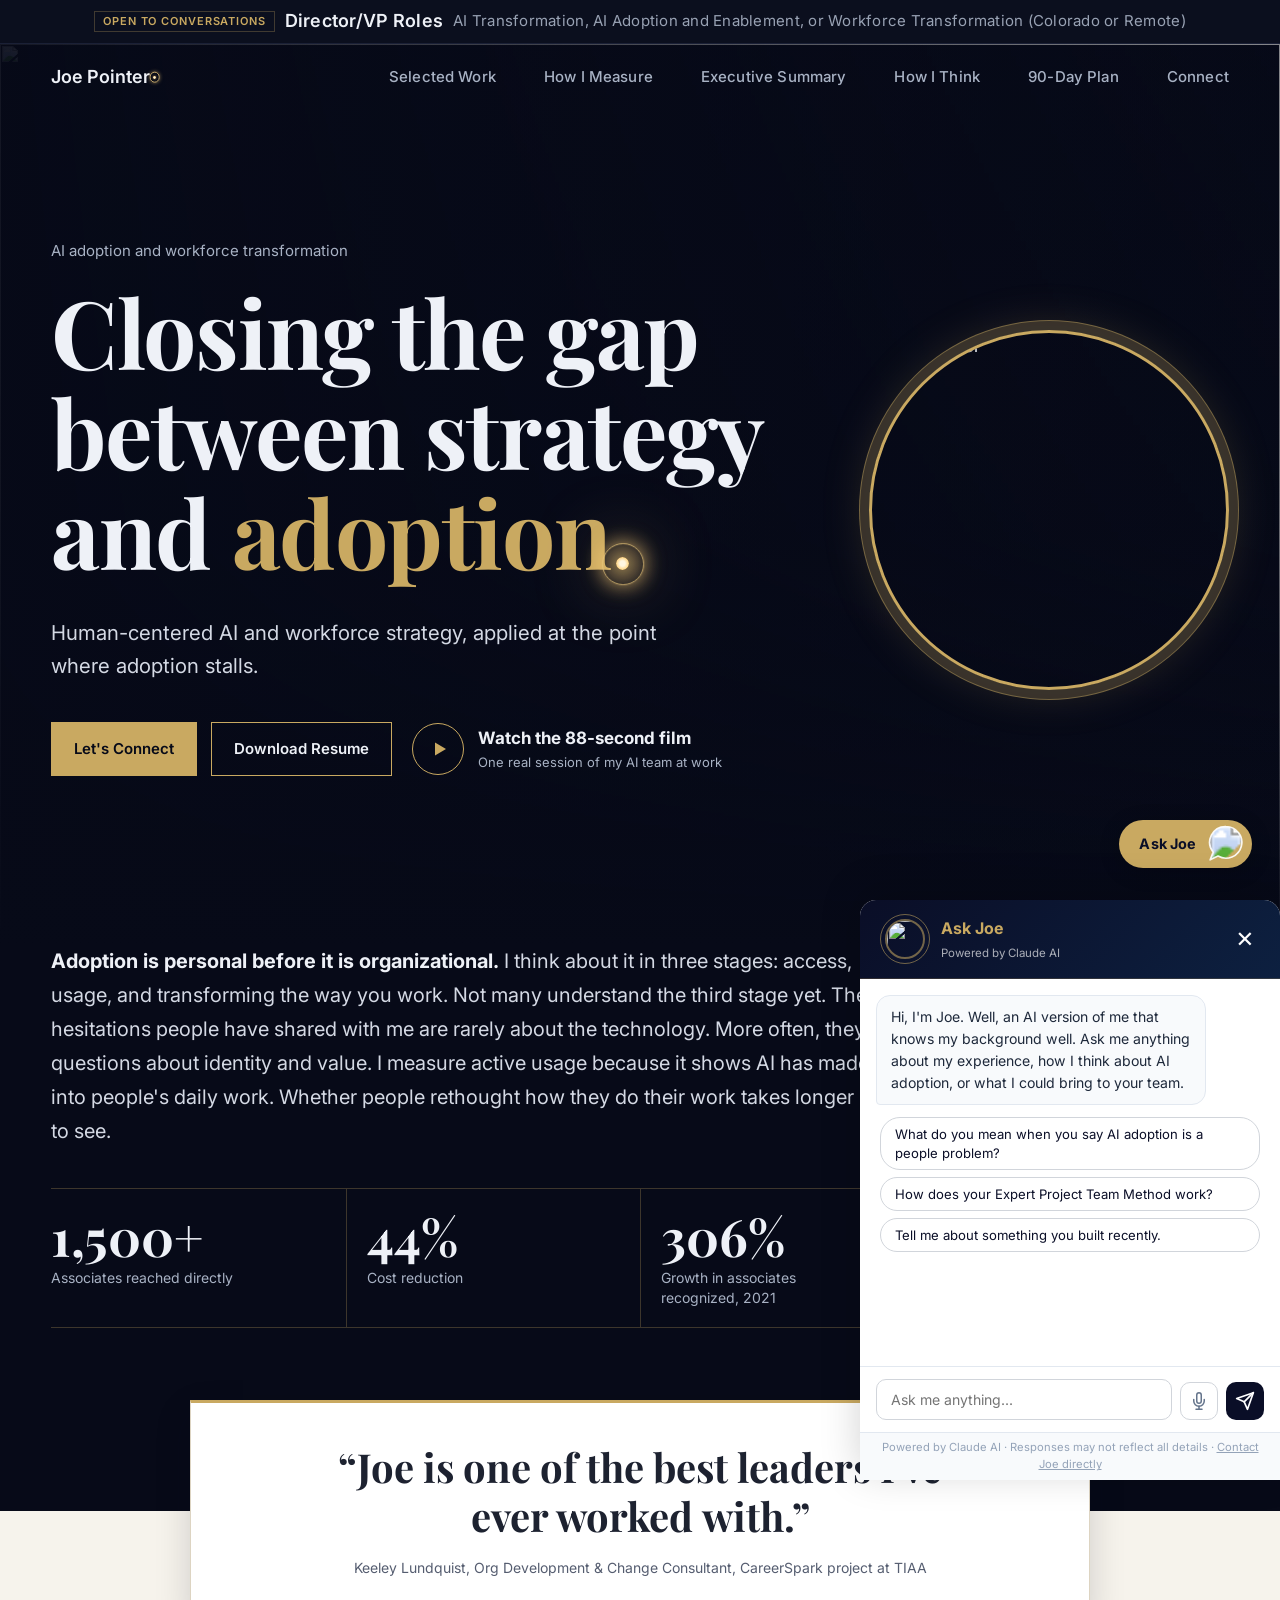
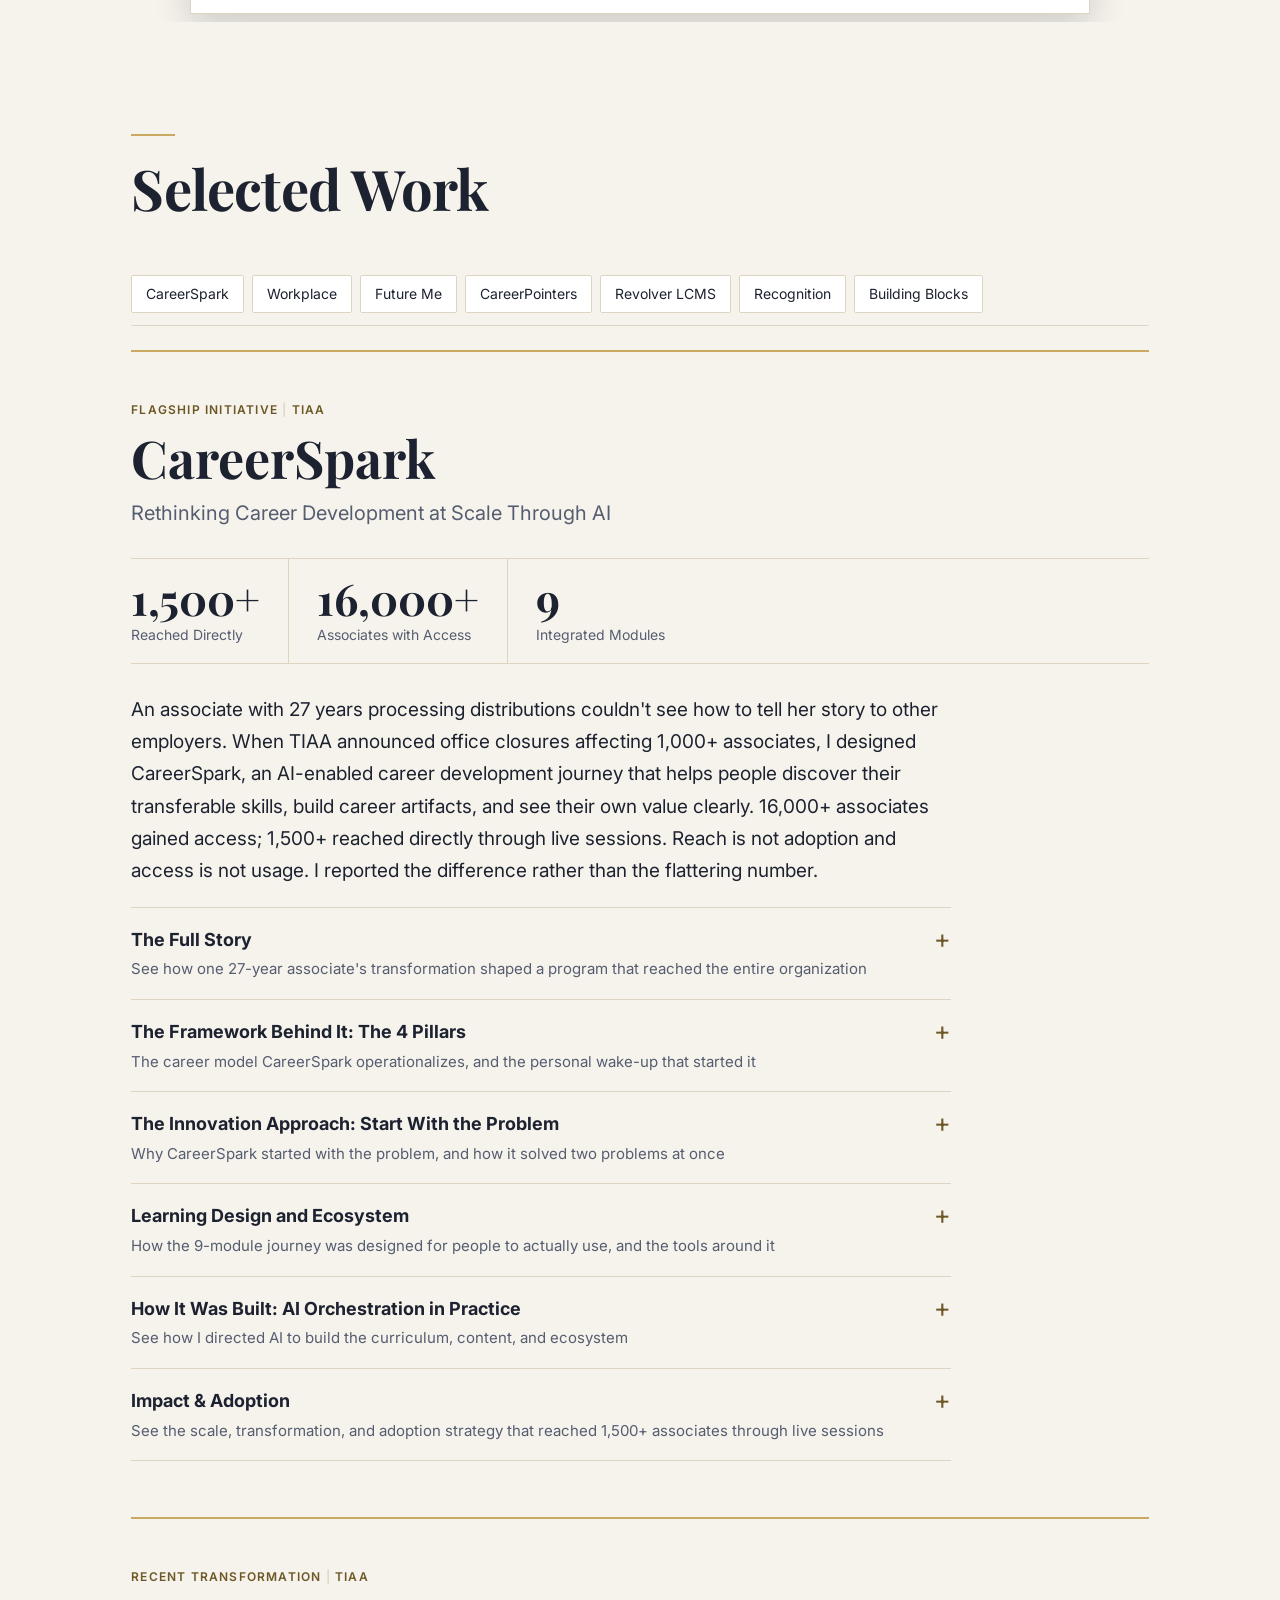
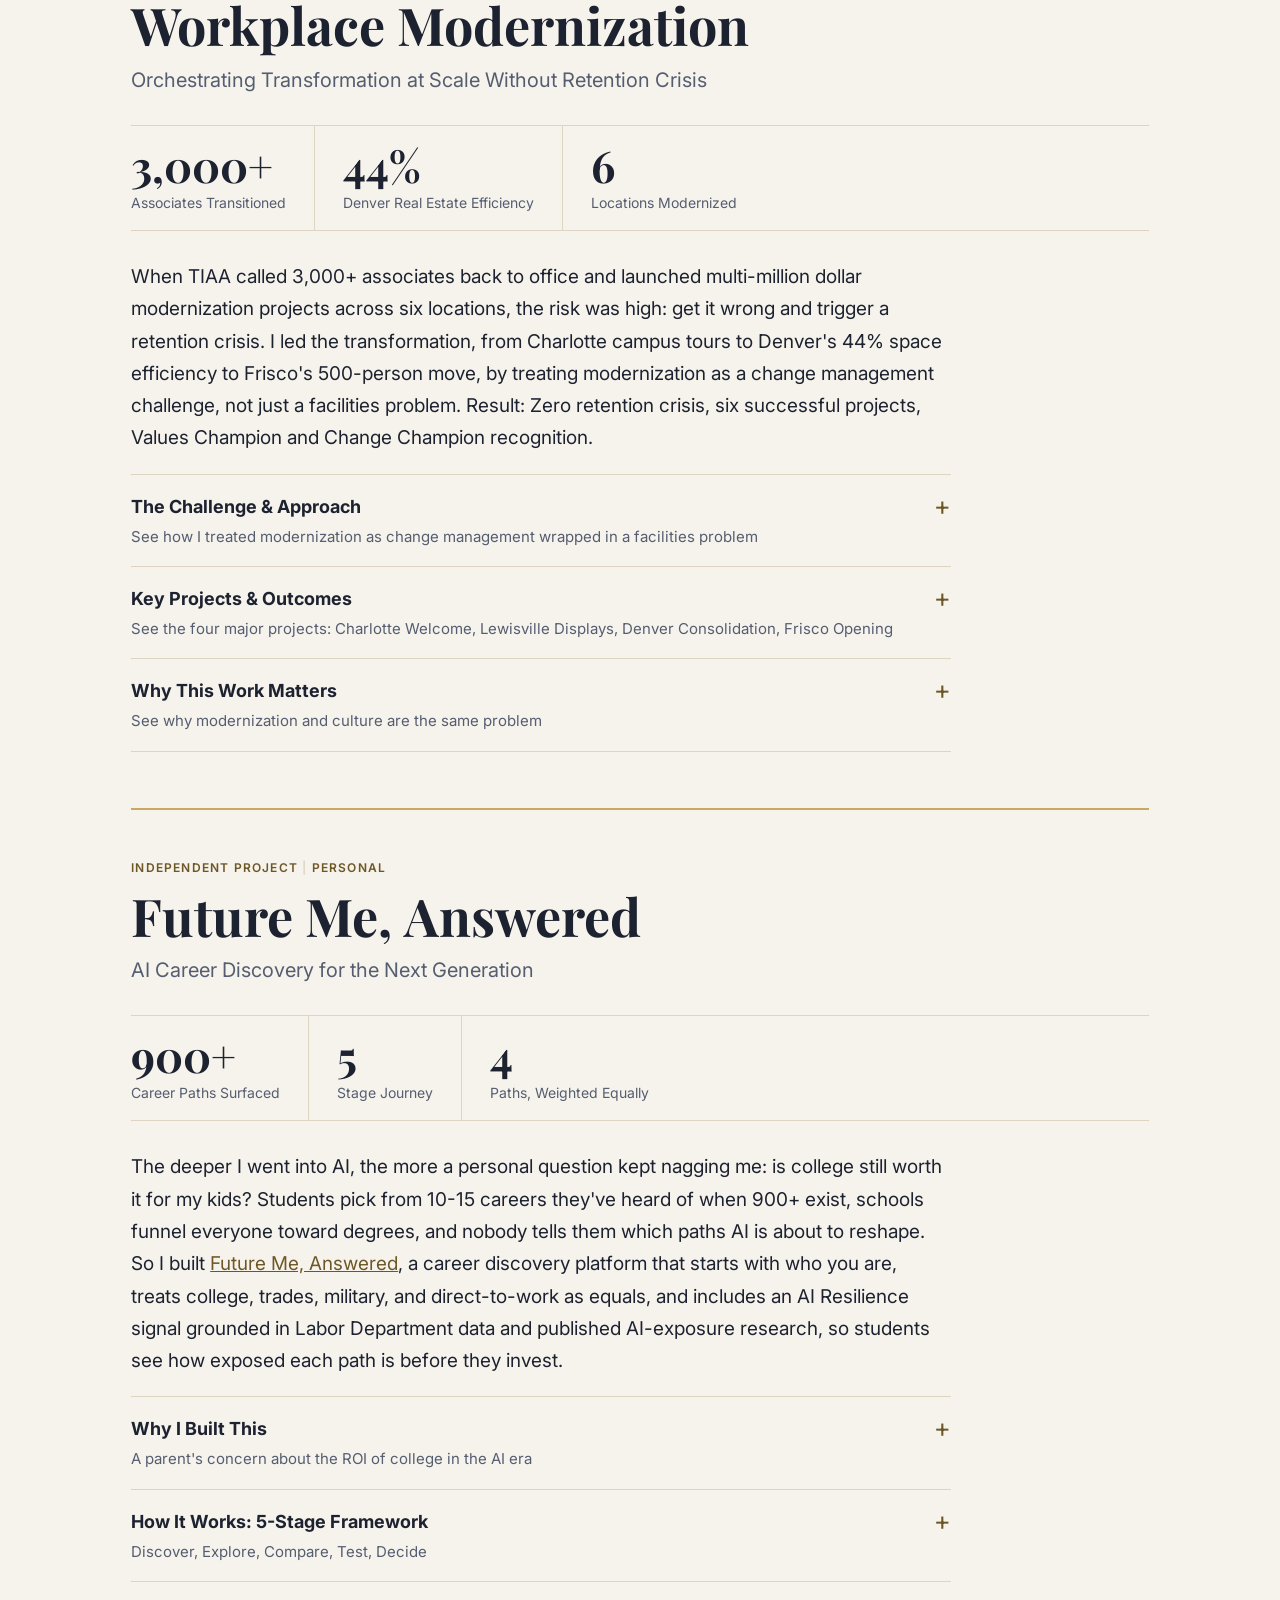
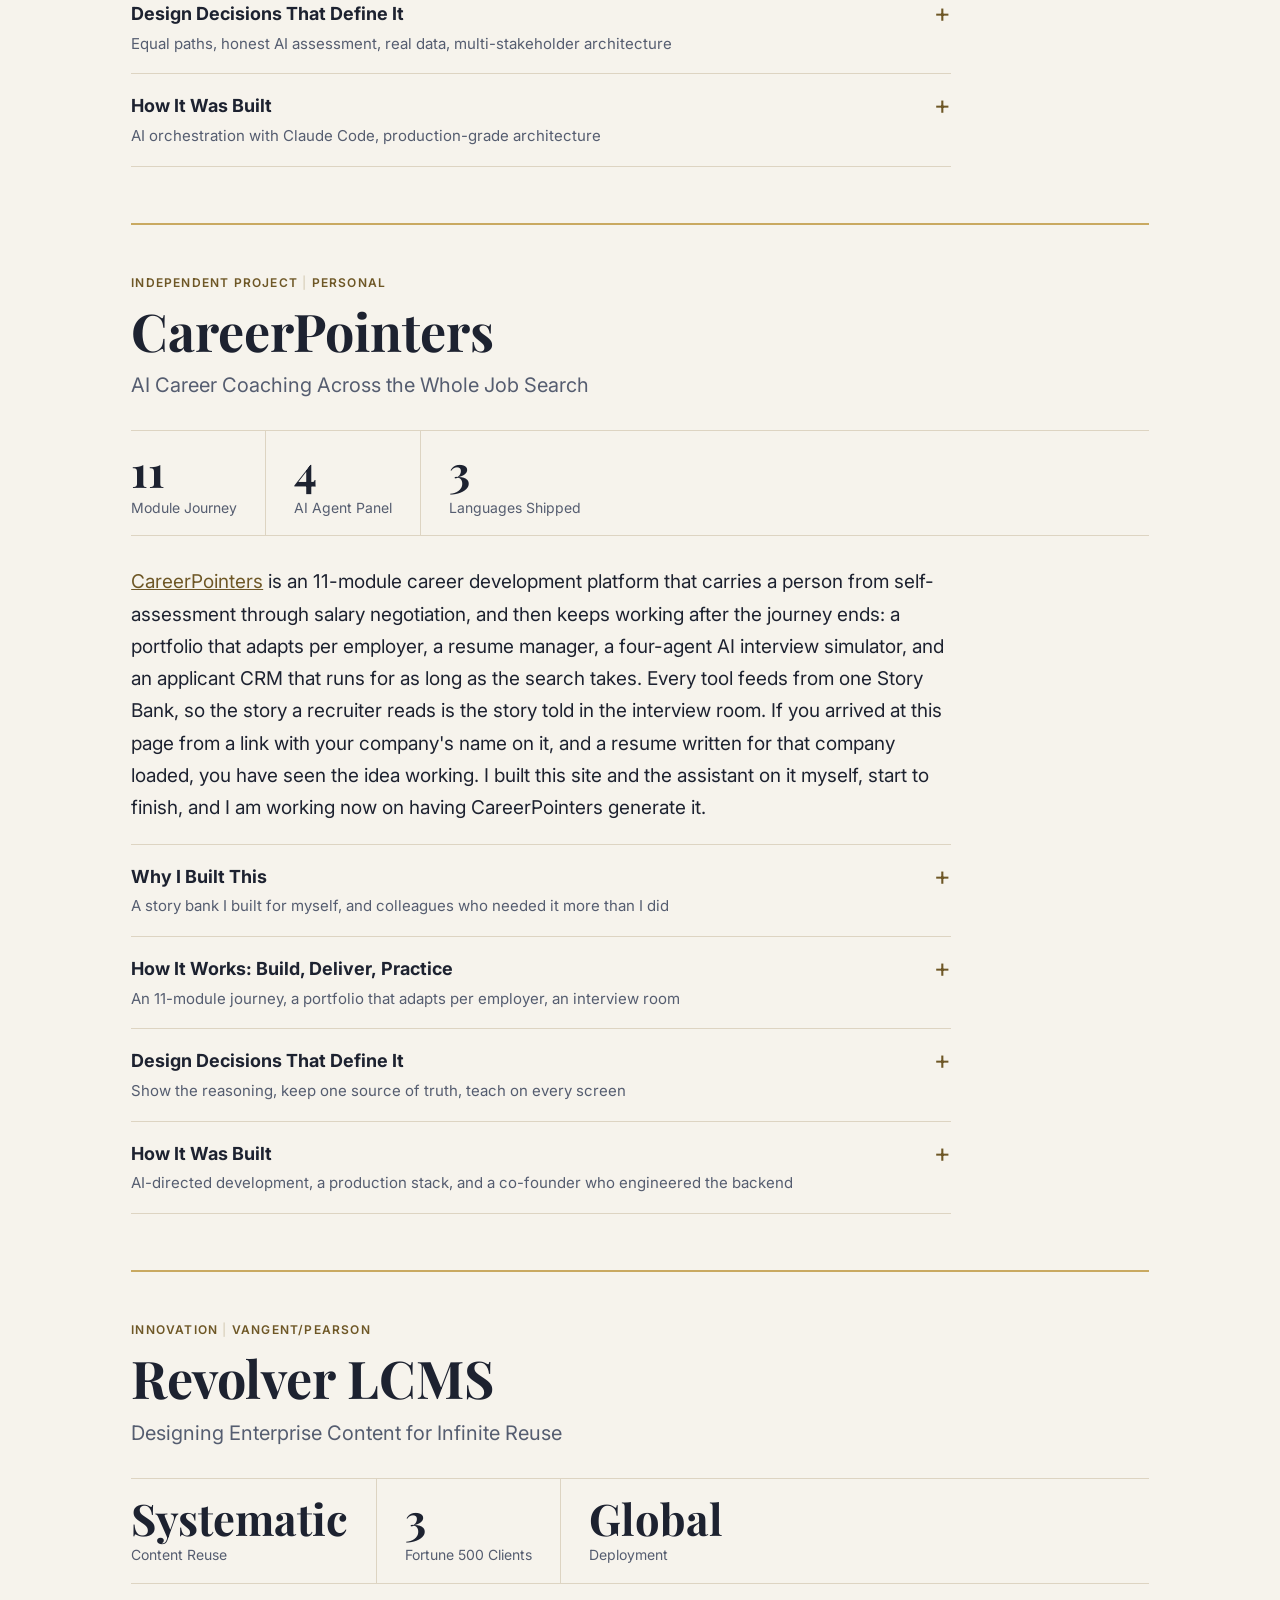
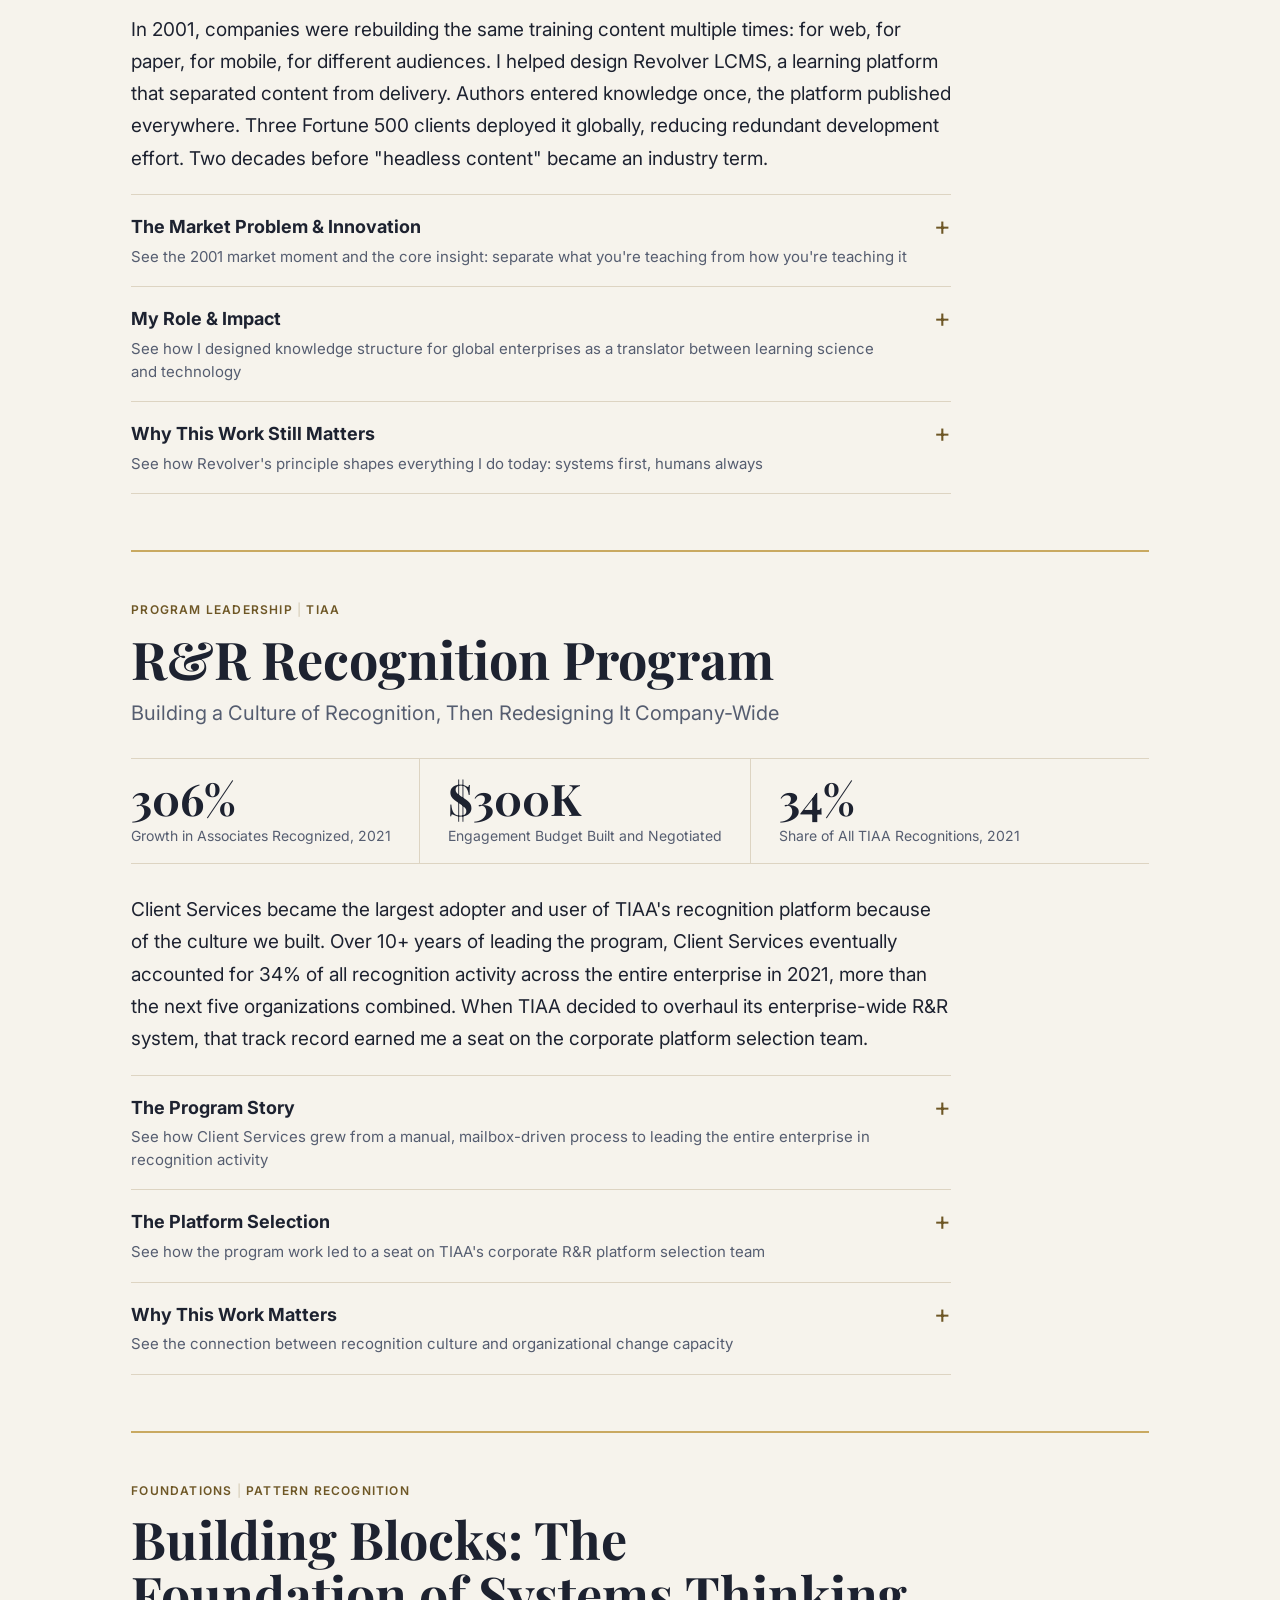
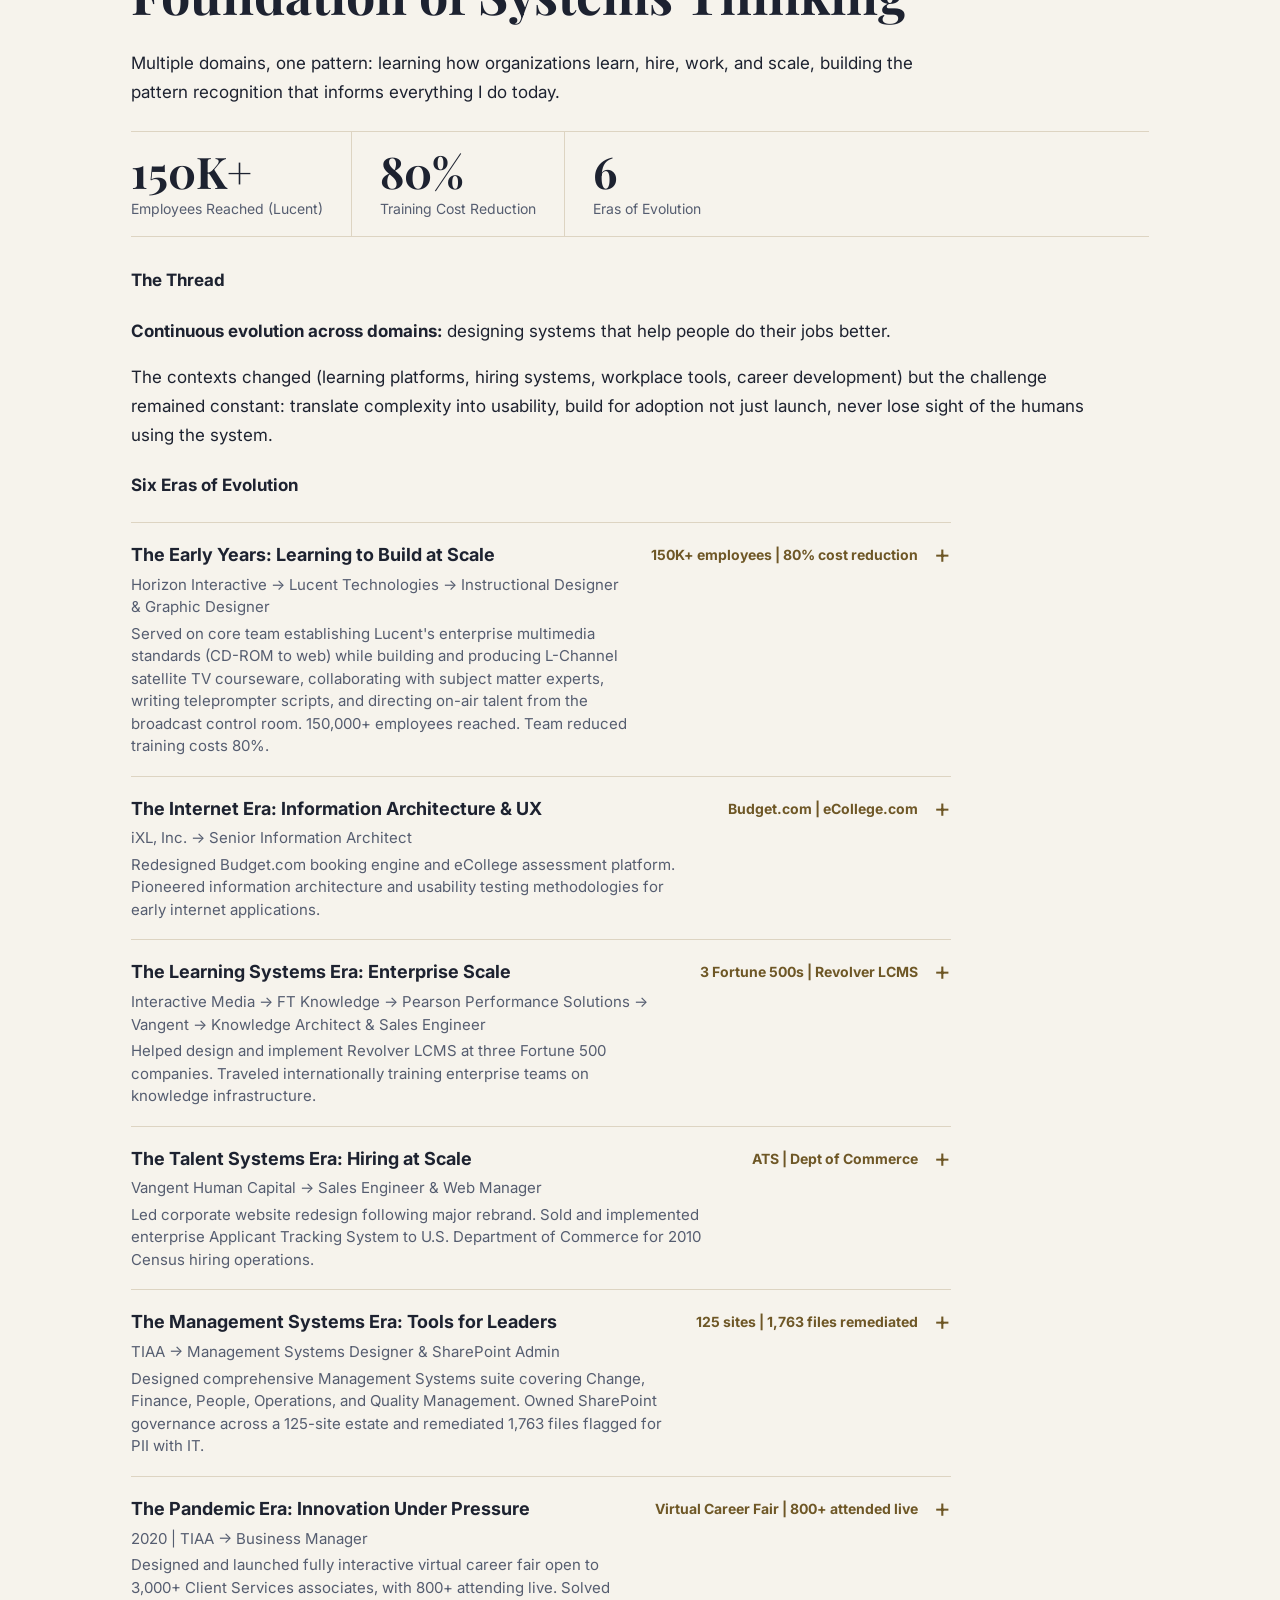
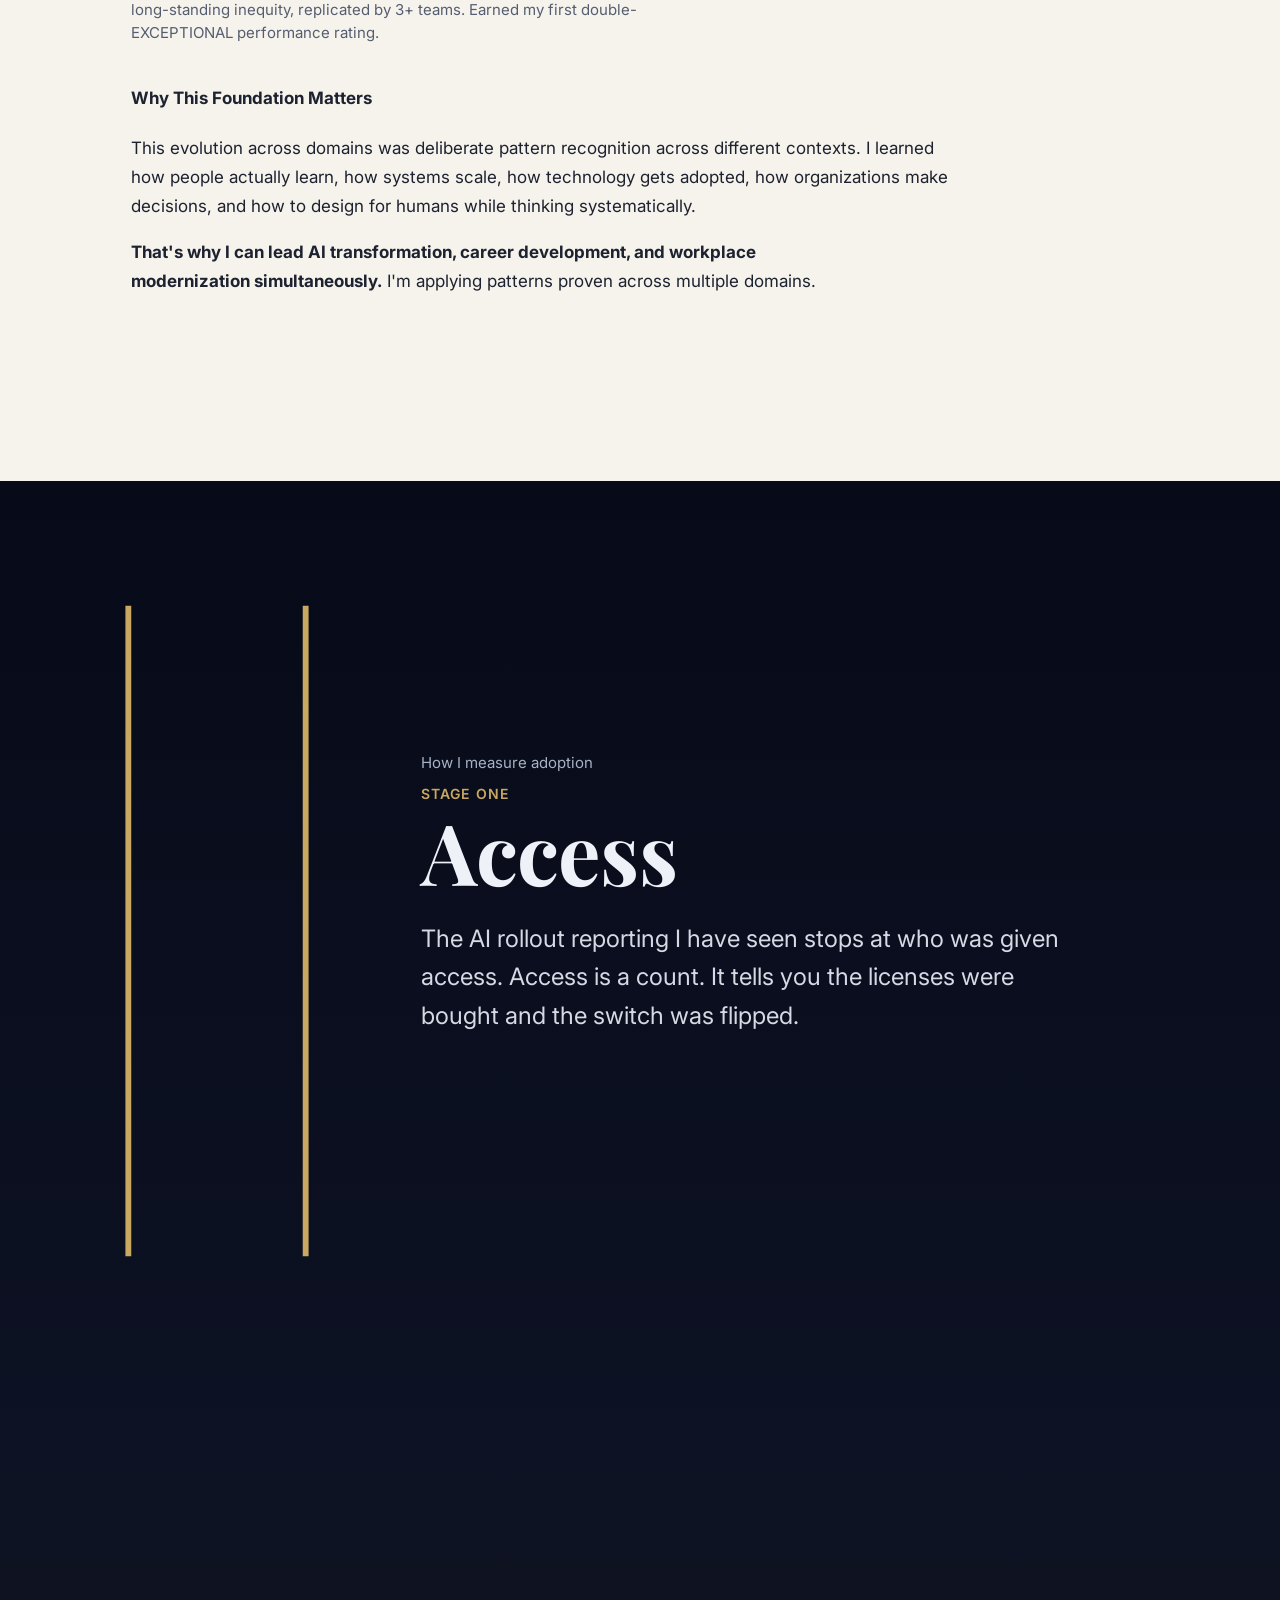
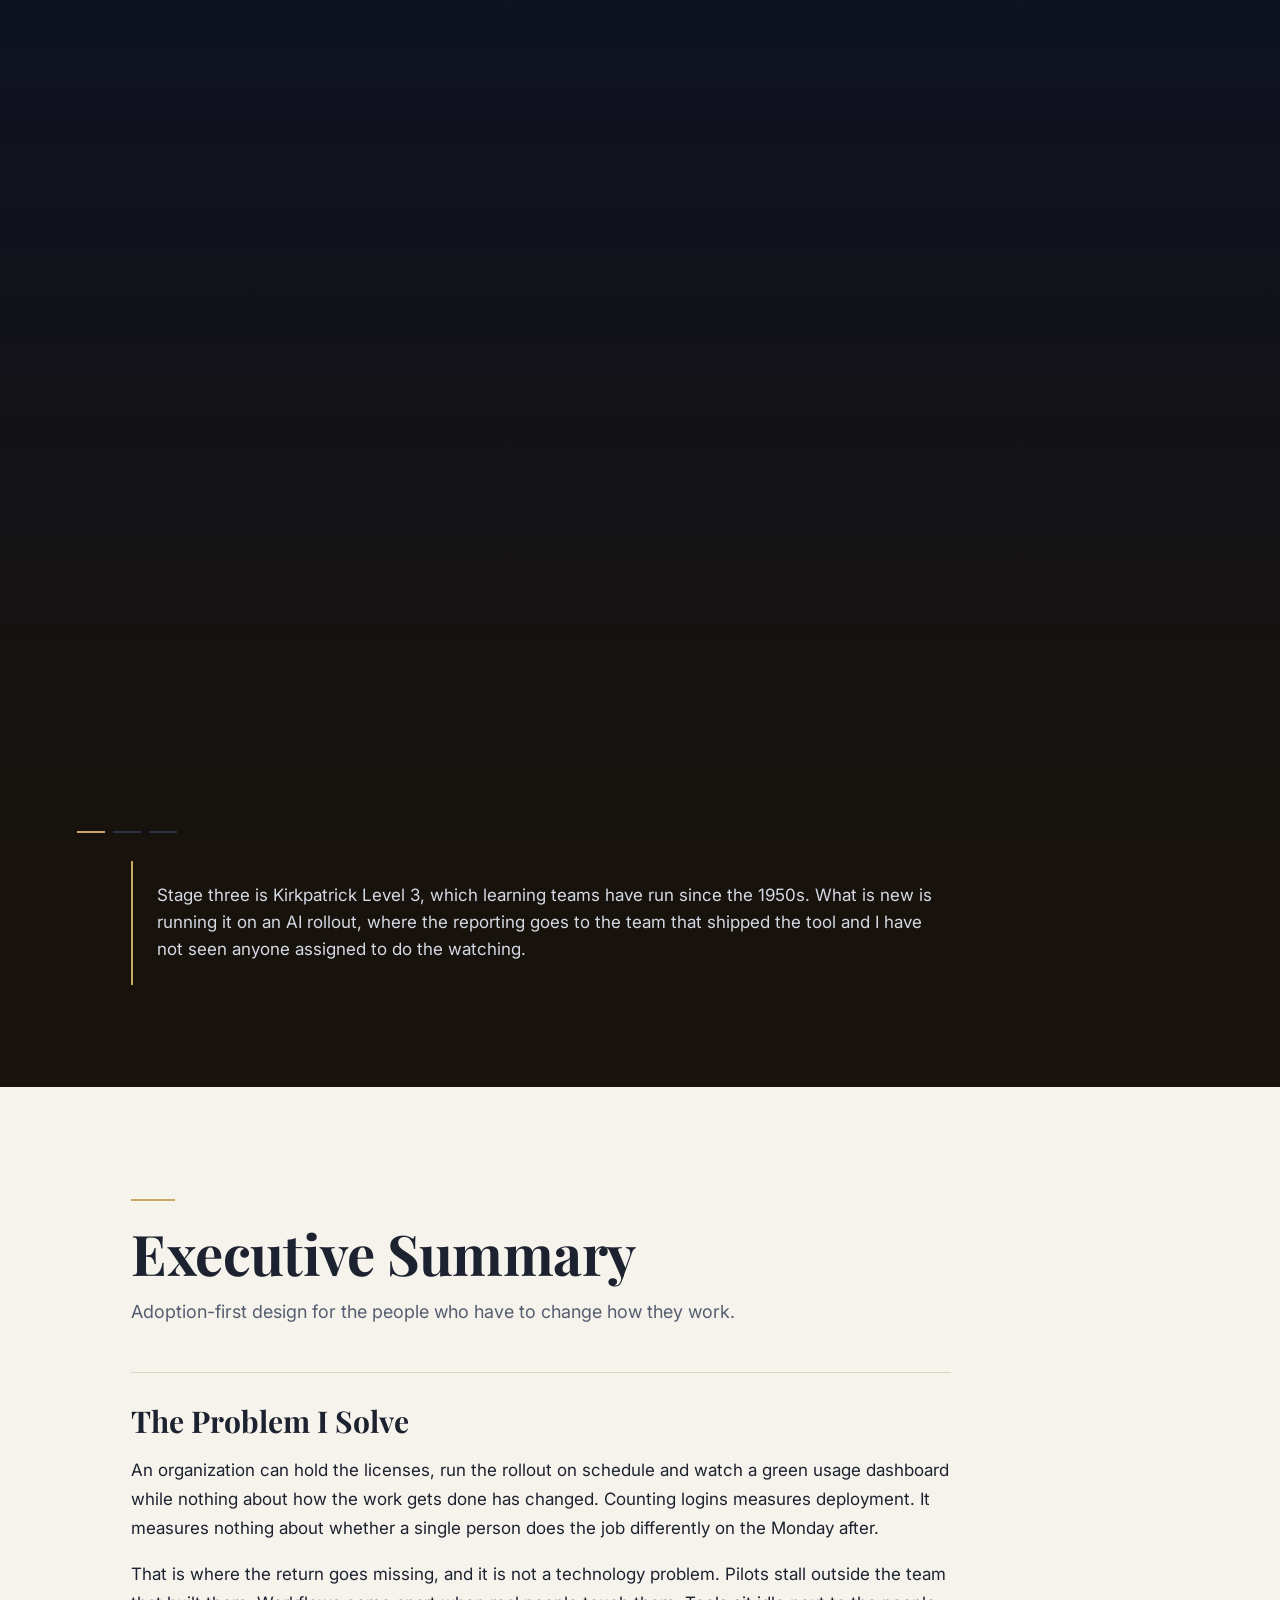
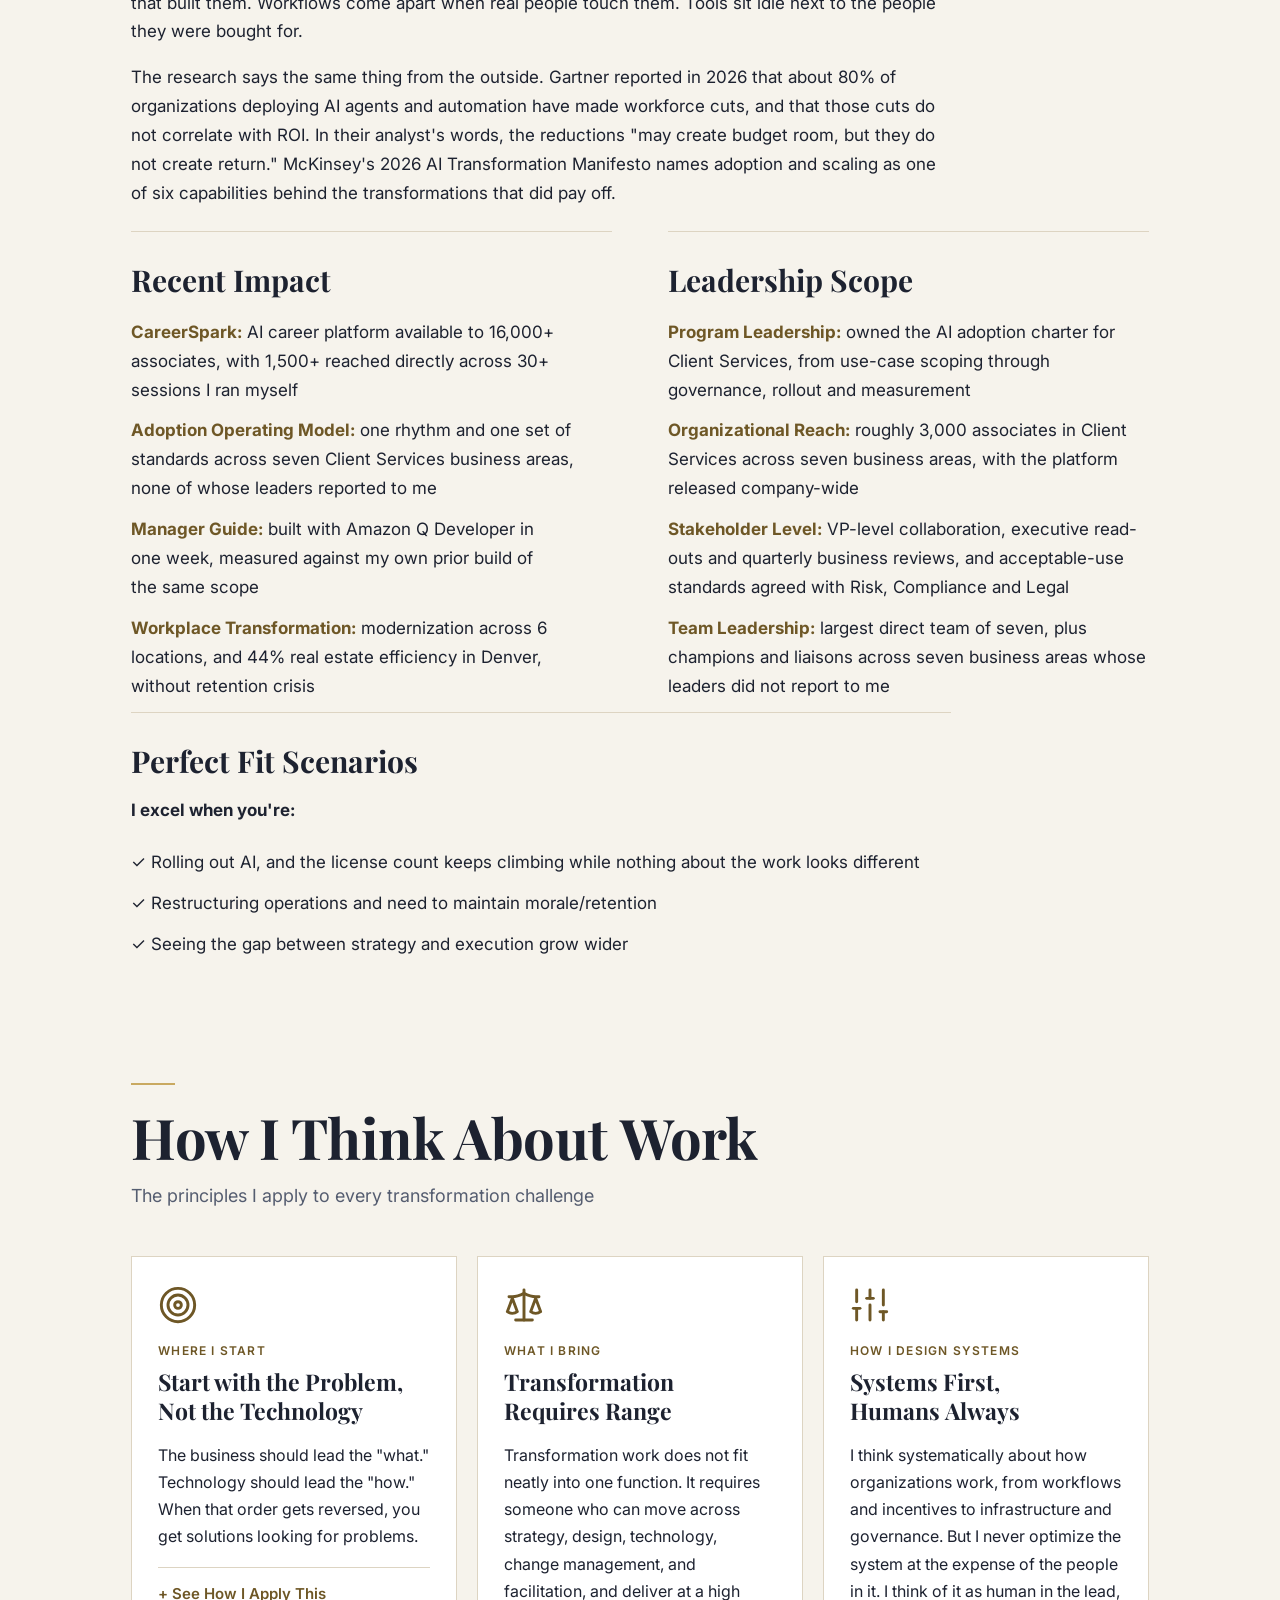
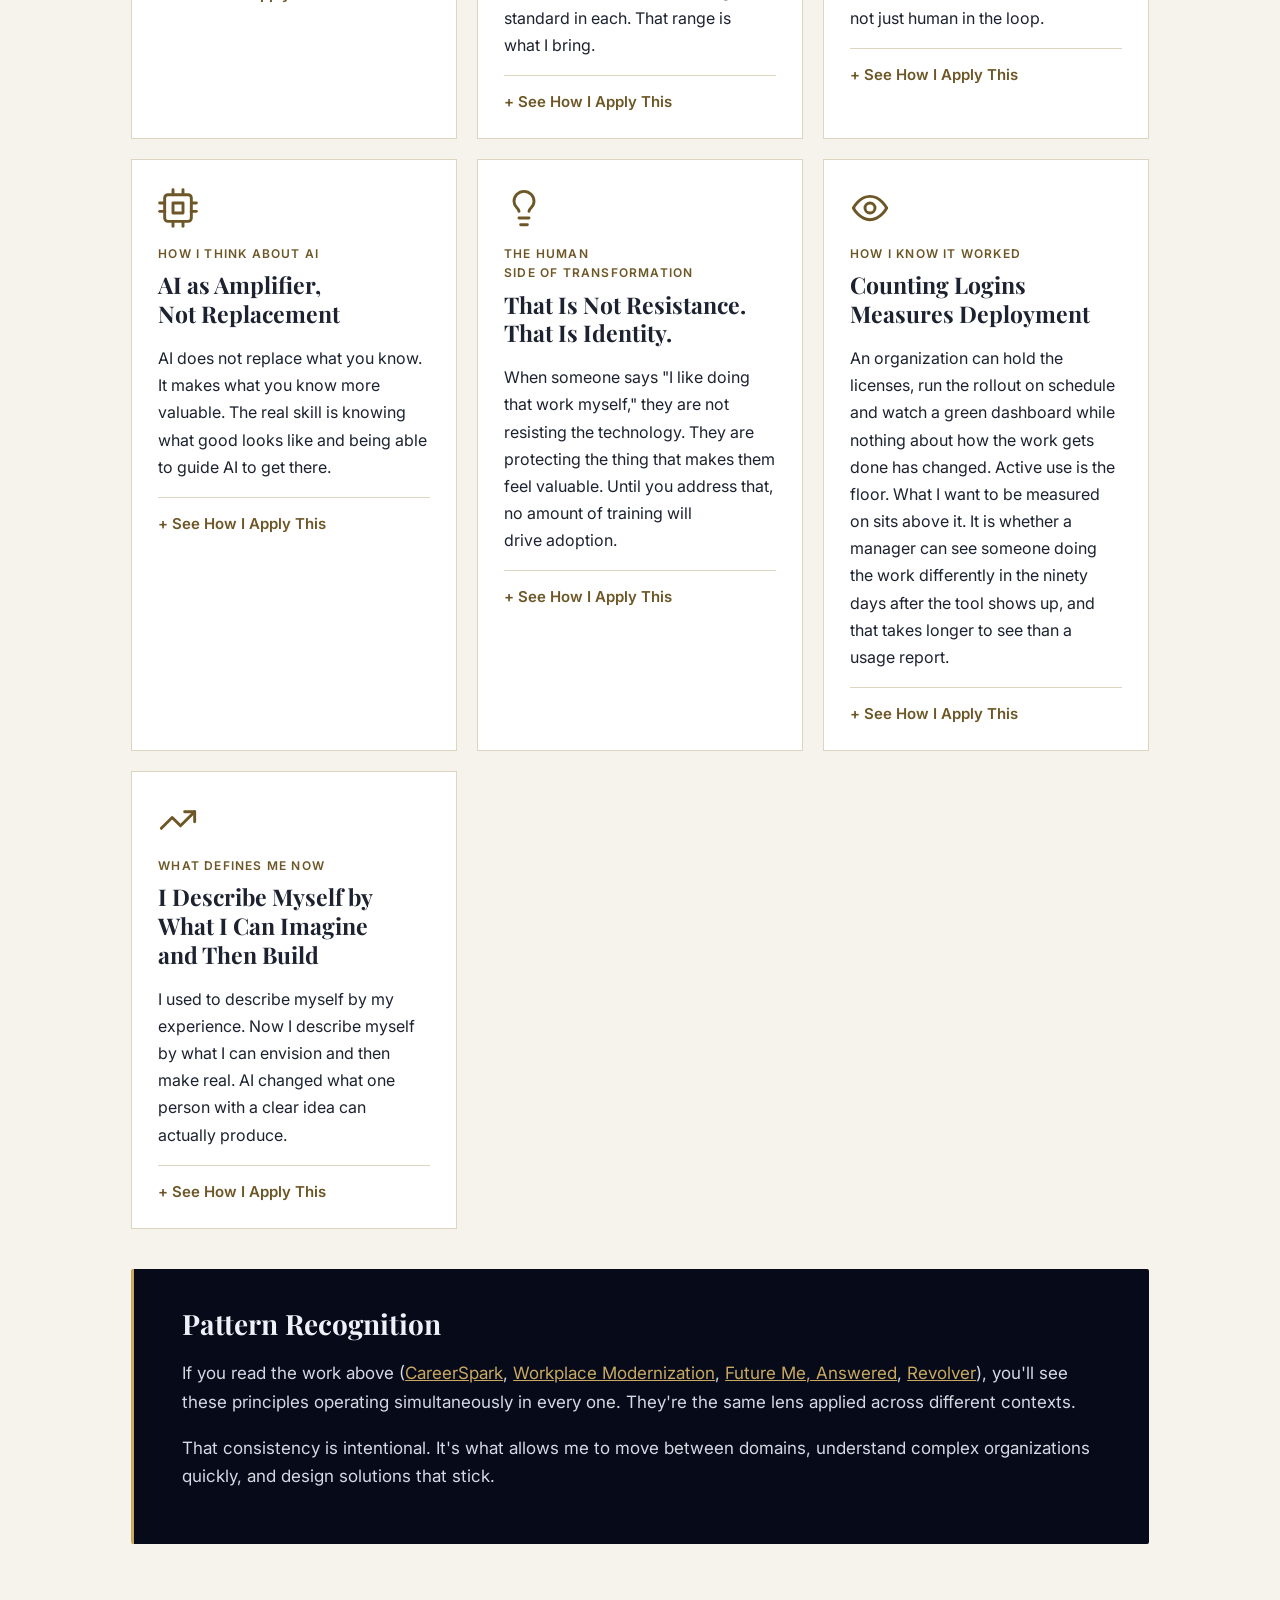
==== commit f8fc9c4d: "Building paragraph moves from How I Measure to How I Think, naming CareerSpark Co-Authored-By: Claud" ====
--- a/index.html
+++ b/index.html
@@ -990,9 +990,6 @@
 </section>
 <section class="ladder-coda" aria-label="About stage three"><div class="wrap"><div class="coda"><p>Stage three is Kirkpatrick Level 3, which learning teams have run since the 1950s. What is new is running it on an AI rollout, where the reporting goes to the team that shipped the tool and I have not seen anyone assigned to do the&nbsp;watching.
                     </p>
-                    <p>
-                        I build with the tools I ask people to adopt. I wrote the manager guide inside that platform with Amazon Q Developer in a week, against a build of my own I had just done the slow way. Future Me, Answered is the one I build outside work with my brother. joepointer.com and the assistant on it are entirely mine. I am not an engineer and I do not need to be. What I bring is knowing what good looks like and being able to guide AI to get&nbsp;there.
-                    </p>
                 </div></div></section>
 <section class="act-paper exec-open" id="executive-summary"><div class="wrap">            <div class="section-header">
                 <h2>Executive Summary</h2>
@@ -1188,7 +1185,7 @@
                             <summary class="principle-toggle">+ See How I&nbsp;Apply&nbsp;This</summary>
                             <div class="principle-expanded">
                                 <p><strong>How I operationalize&nbsp;it:</strong> It started with an AI dashboard for an energy company, a sector I had no experience in. Five interactive tools, each tied to a real business challenge, designed and deployed in a few hours. That was the moment I understood the constraint had moved. I am not a developer by training. I am a transformation leader who learned that AI does not just help you work faster. It lets you build things that were not possible&nbsp;before.</p>
-                                <p>What came after that dashboard is the longer answer. <strong>CareerPointers</strong> is a career platform whose interview simulator runs a four-agent pipeline against a single answer. <strong>Future Me,&nbsp;Answered</strong> is a career discovery platform for students. Both are live and in use. <strong>This&nbsp;site</strong> is entirely my own work, including the assistant you can talk to in the corner of it. At TIAA the <strong>Manager&nbsp;Guide</strong> was built with Amazon Q Developer in a week. And the <strong>standing team of AI&nbsp;agents</strong> with named roles and gates is what I run my own work through every day, including the words on this page. One of those sessions is replayed&nbsp;below.</p>
+                                <p>What came after that dashboard is the longer answer. <strong>CareerPointers</strong> is a career platform whose interview simulator runs a four-agent pipeline against a single answer. <strong>Future Me,&nbsp;Answered</strong> is a career discovery platform for students. Both are live and in use. <strong>This&nbsp;site</strong> is entirely my own work, including the assistant you can talk to in the corner of it. I build with the tools I ask people to adopt. At TIAA I built the CareerSpark <strong>Manager&nbsp;Guide</strong> with Amazon Q Developer in a week, against a build of my own I had just done the slow&nbsp;way. And the <strong>standing team of AI&nbsp;agents</strong> with named roles and gates is what I run my own work through every day, including the words on this page. One of those sessions is replayed&nbsp;below.</p>
                                 <p>I conceive these, design them, direct the builds, and write production code by directing AI. My brother Mike is co-founder on both products and engineered the production backends, the databases and security that made them&nbsp;real.</p>
                                 <p><strong>The&nbsp;proof:</strong> 15 years across three completely different careers, each one a reinvention. The common thread is seeing what does not exist yet but should, and then building&nbsp;it.</p>
                             </div>
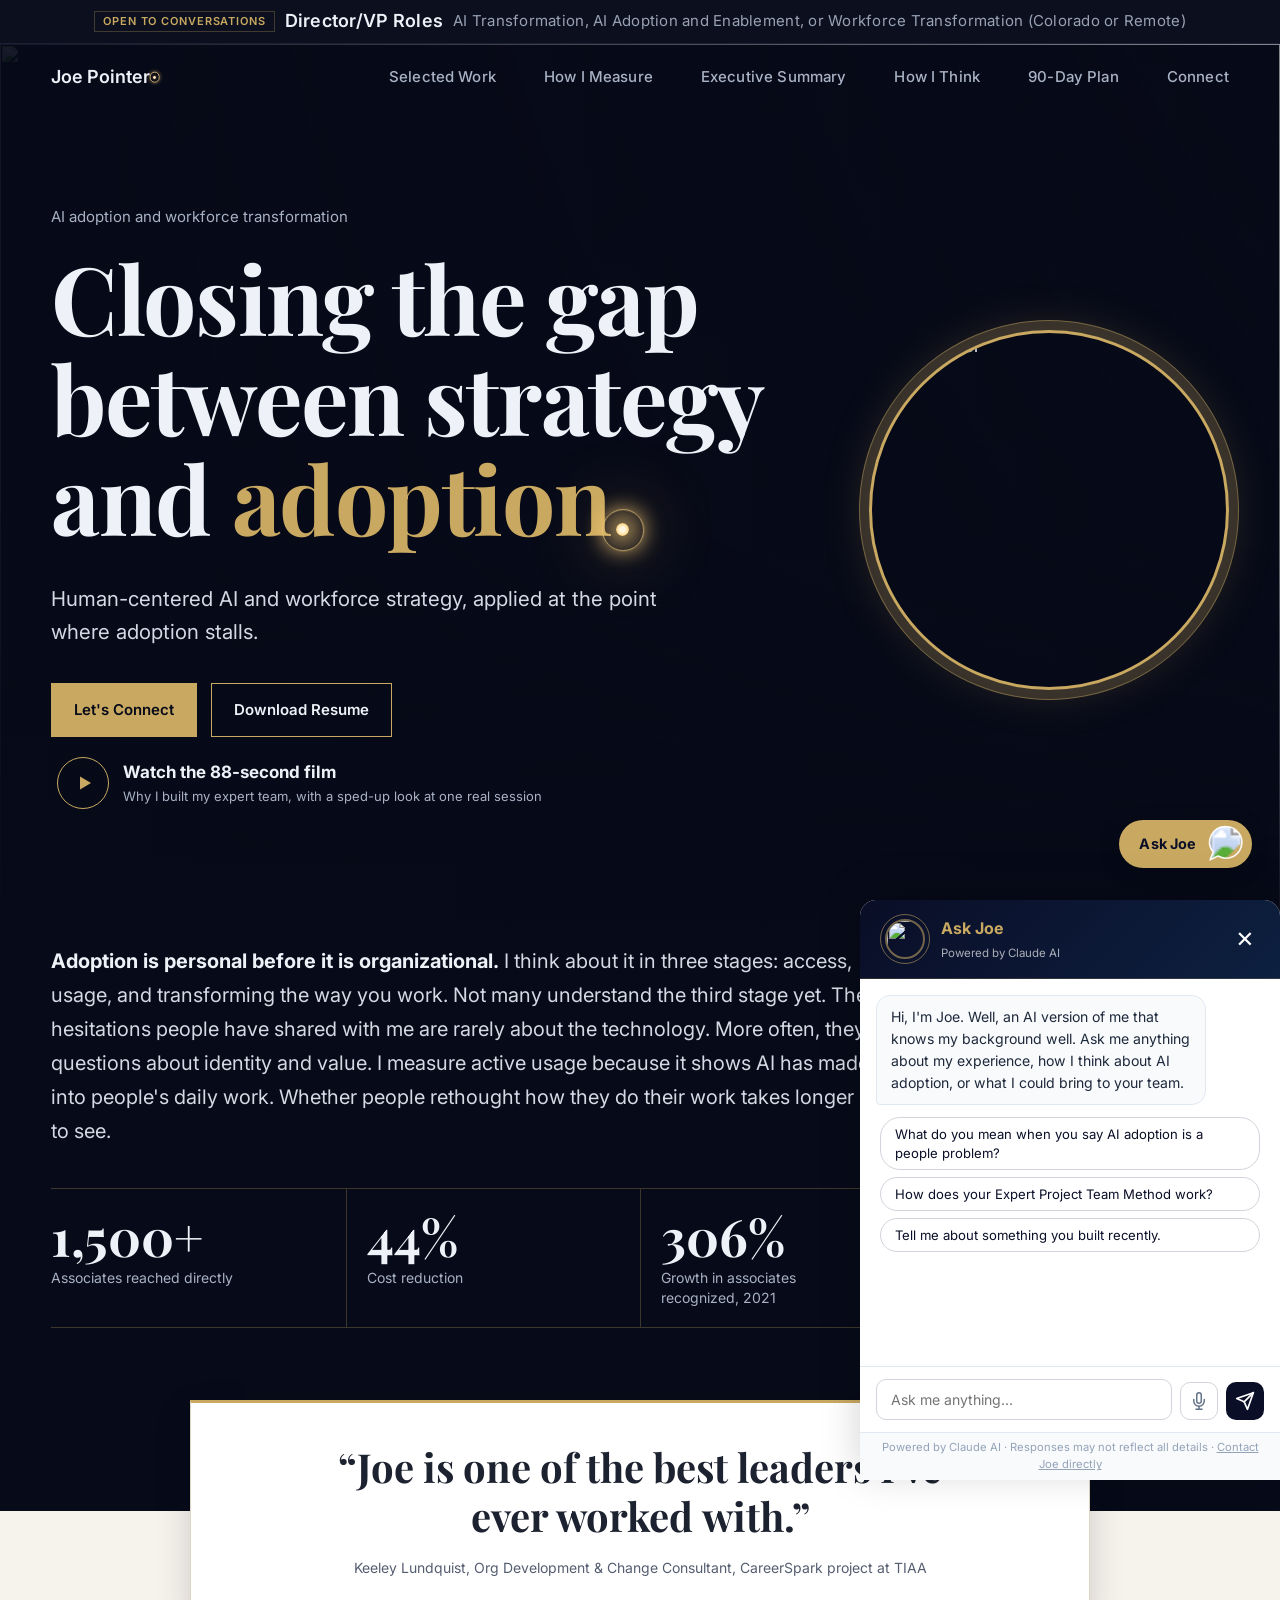
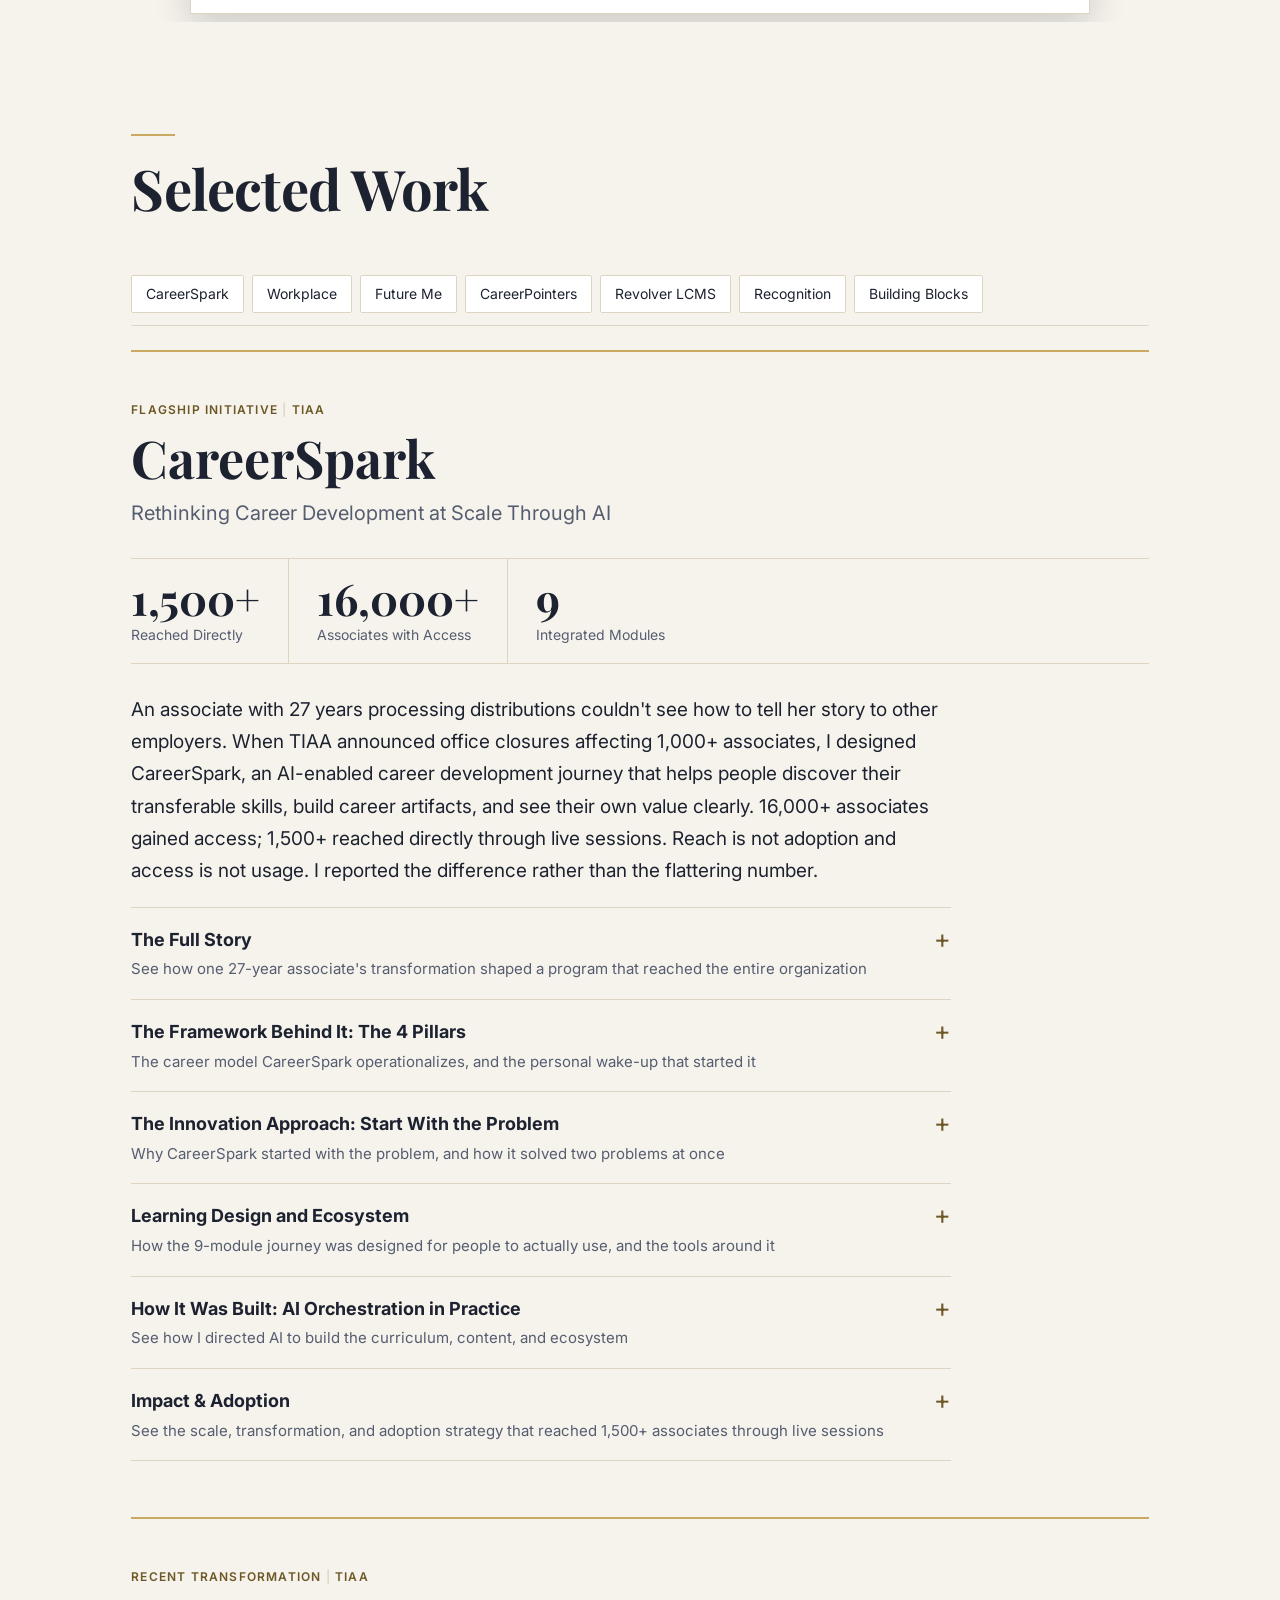
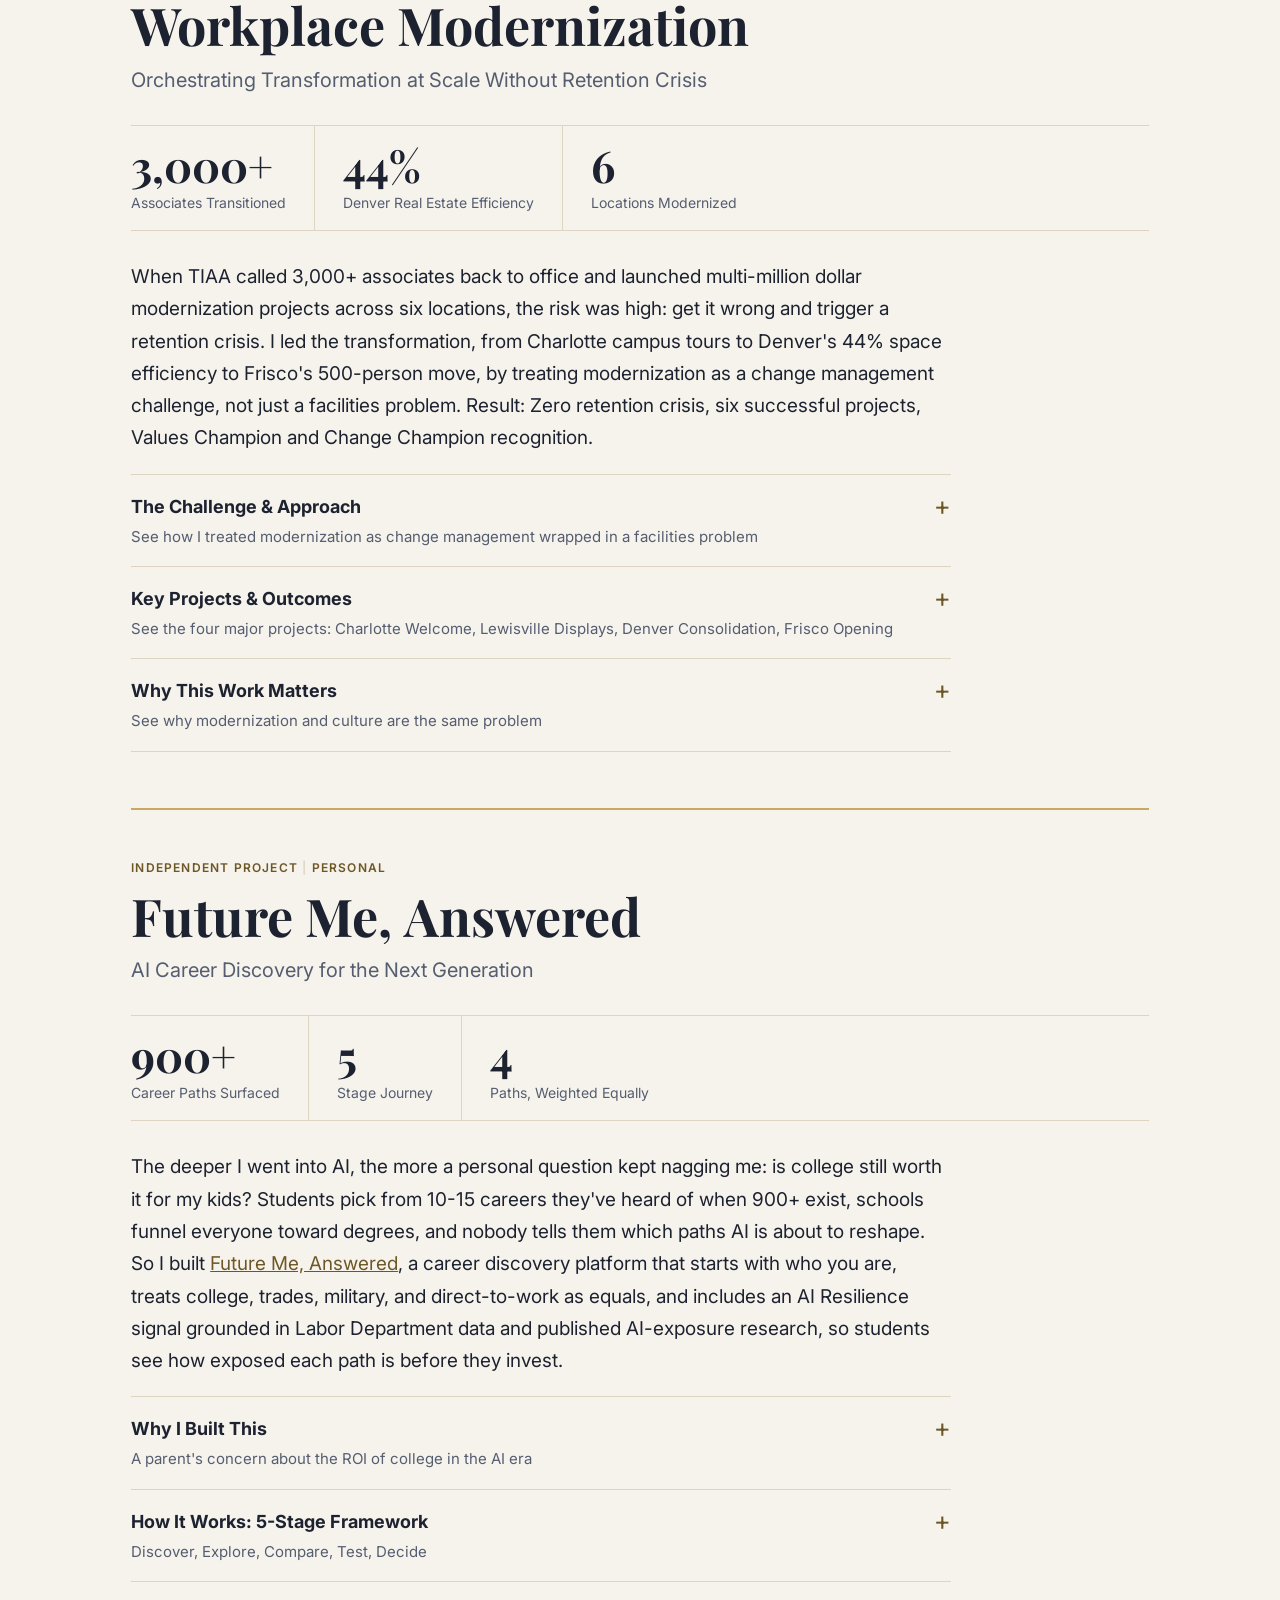
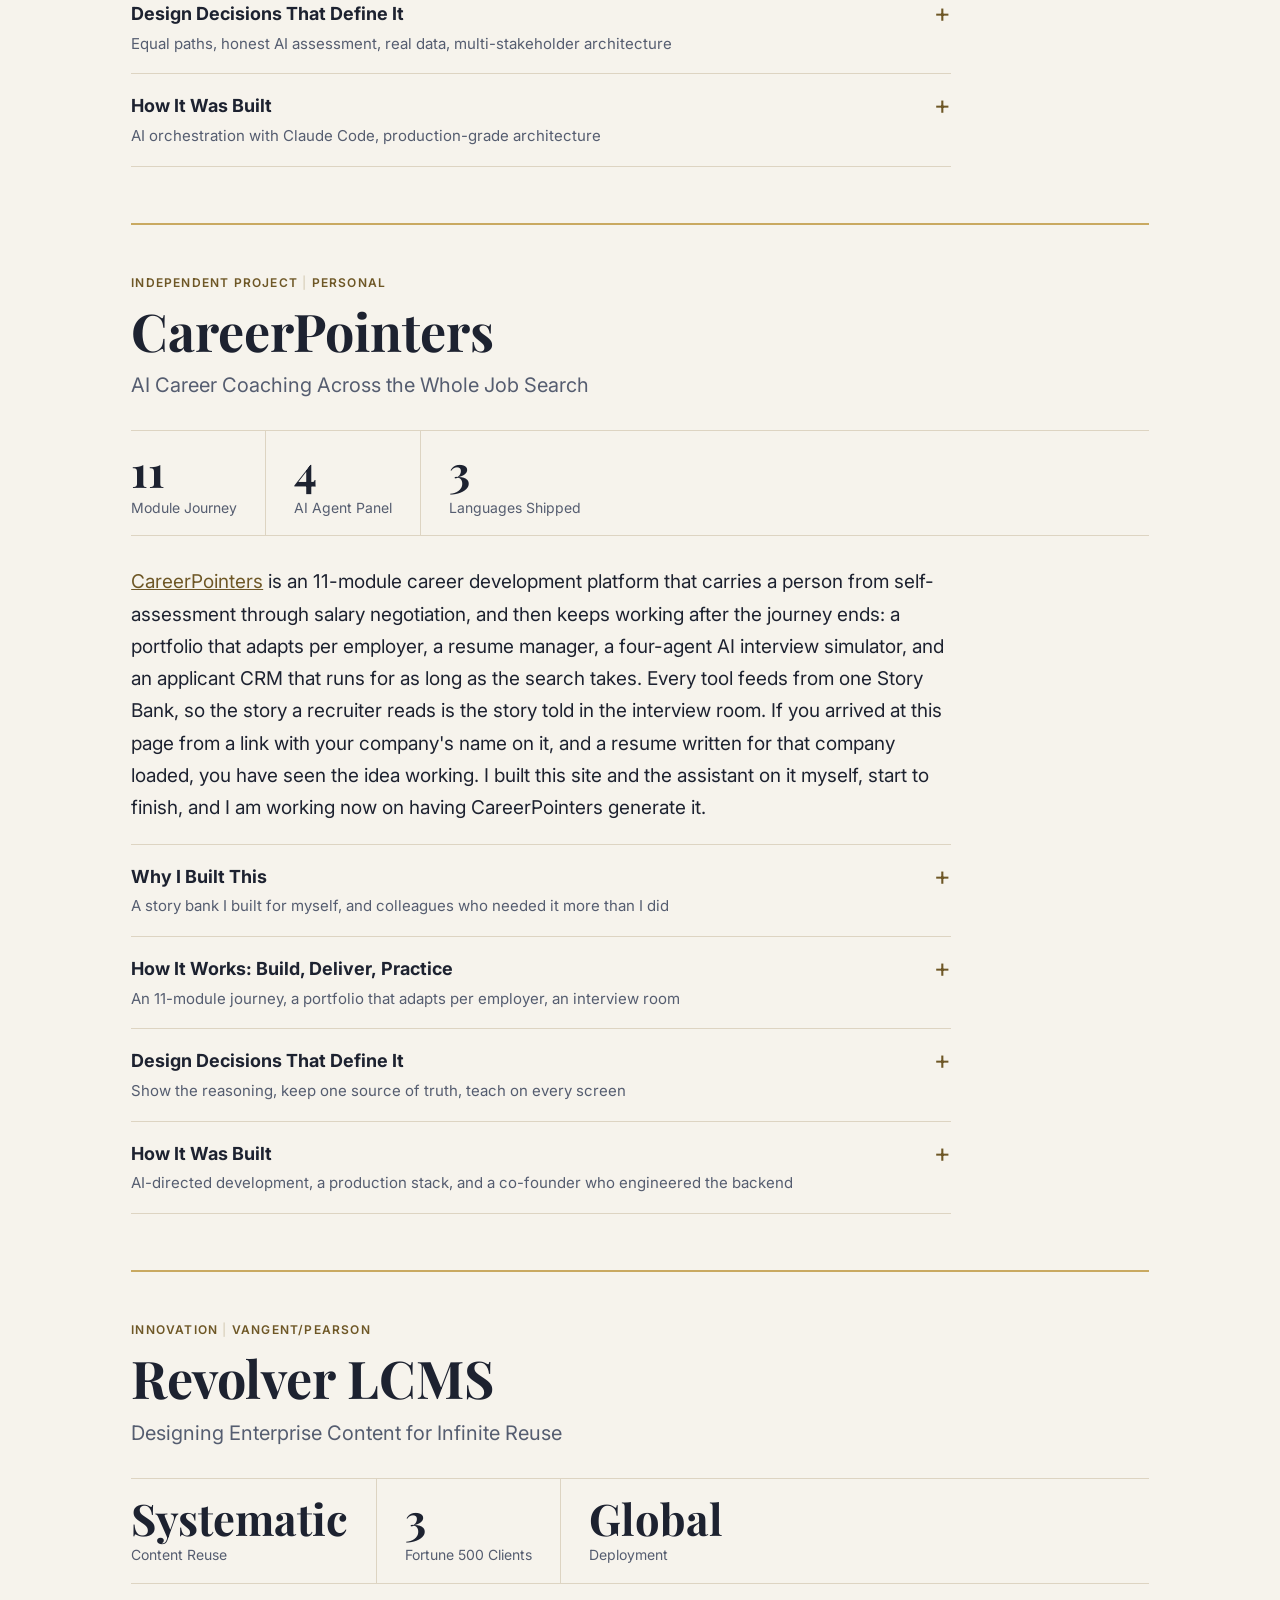
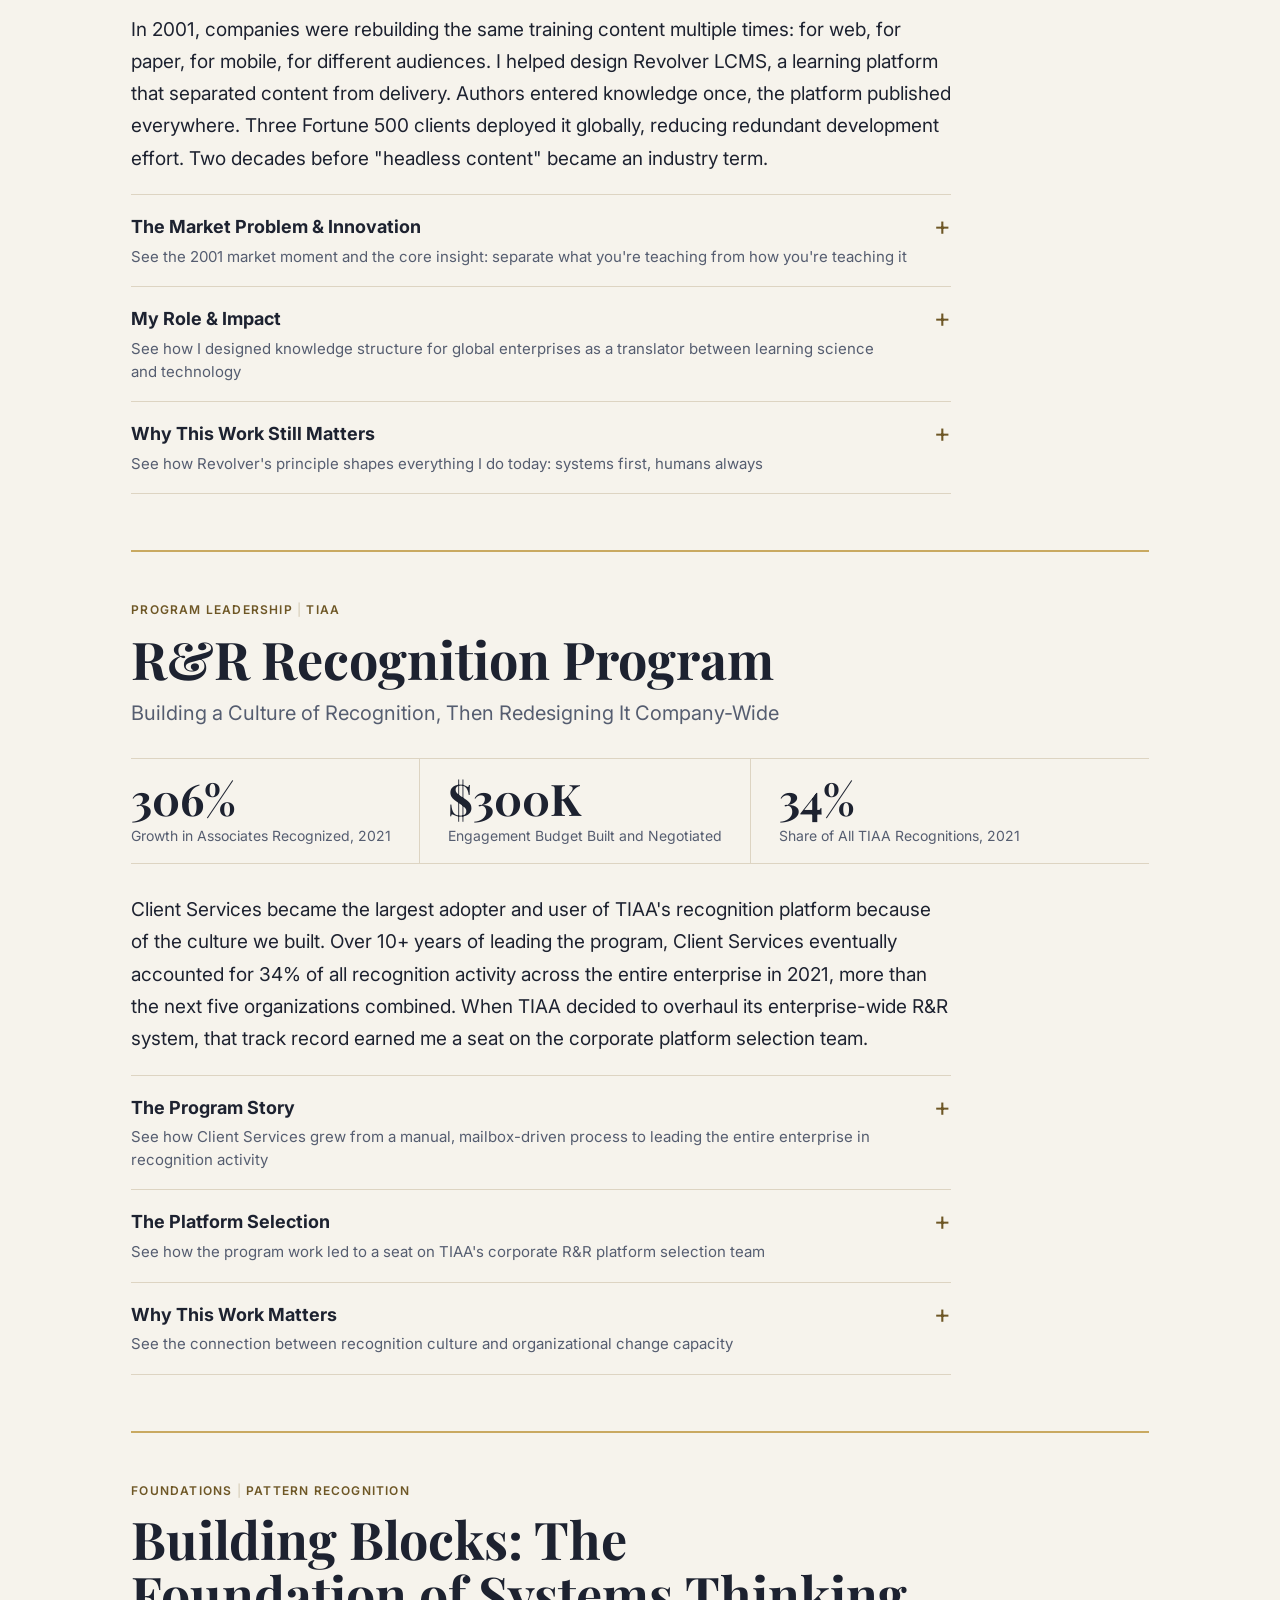
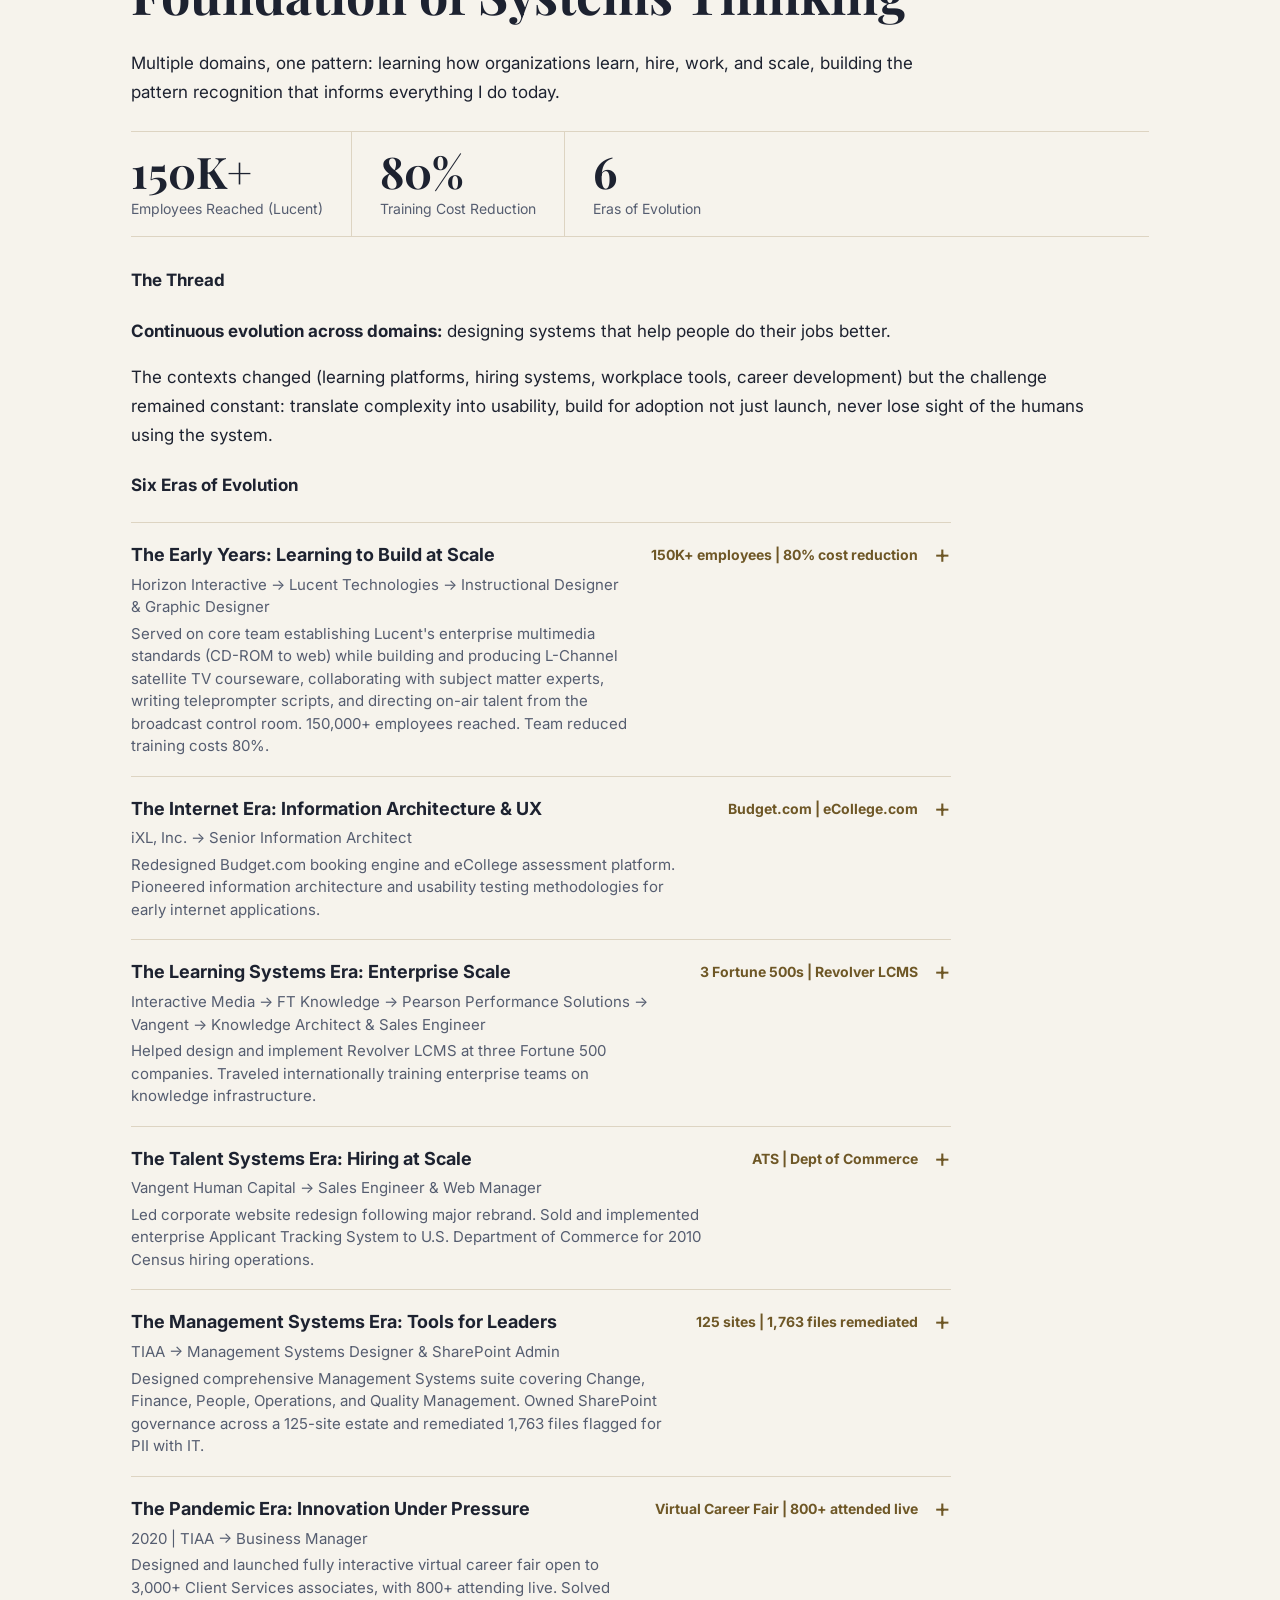
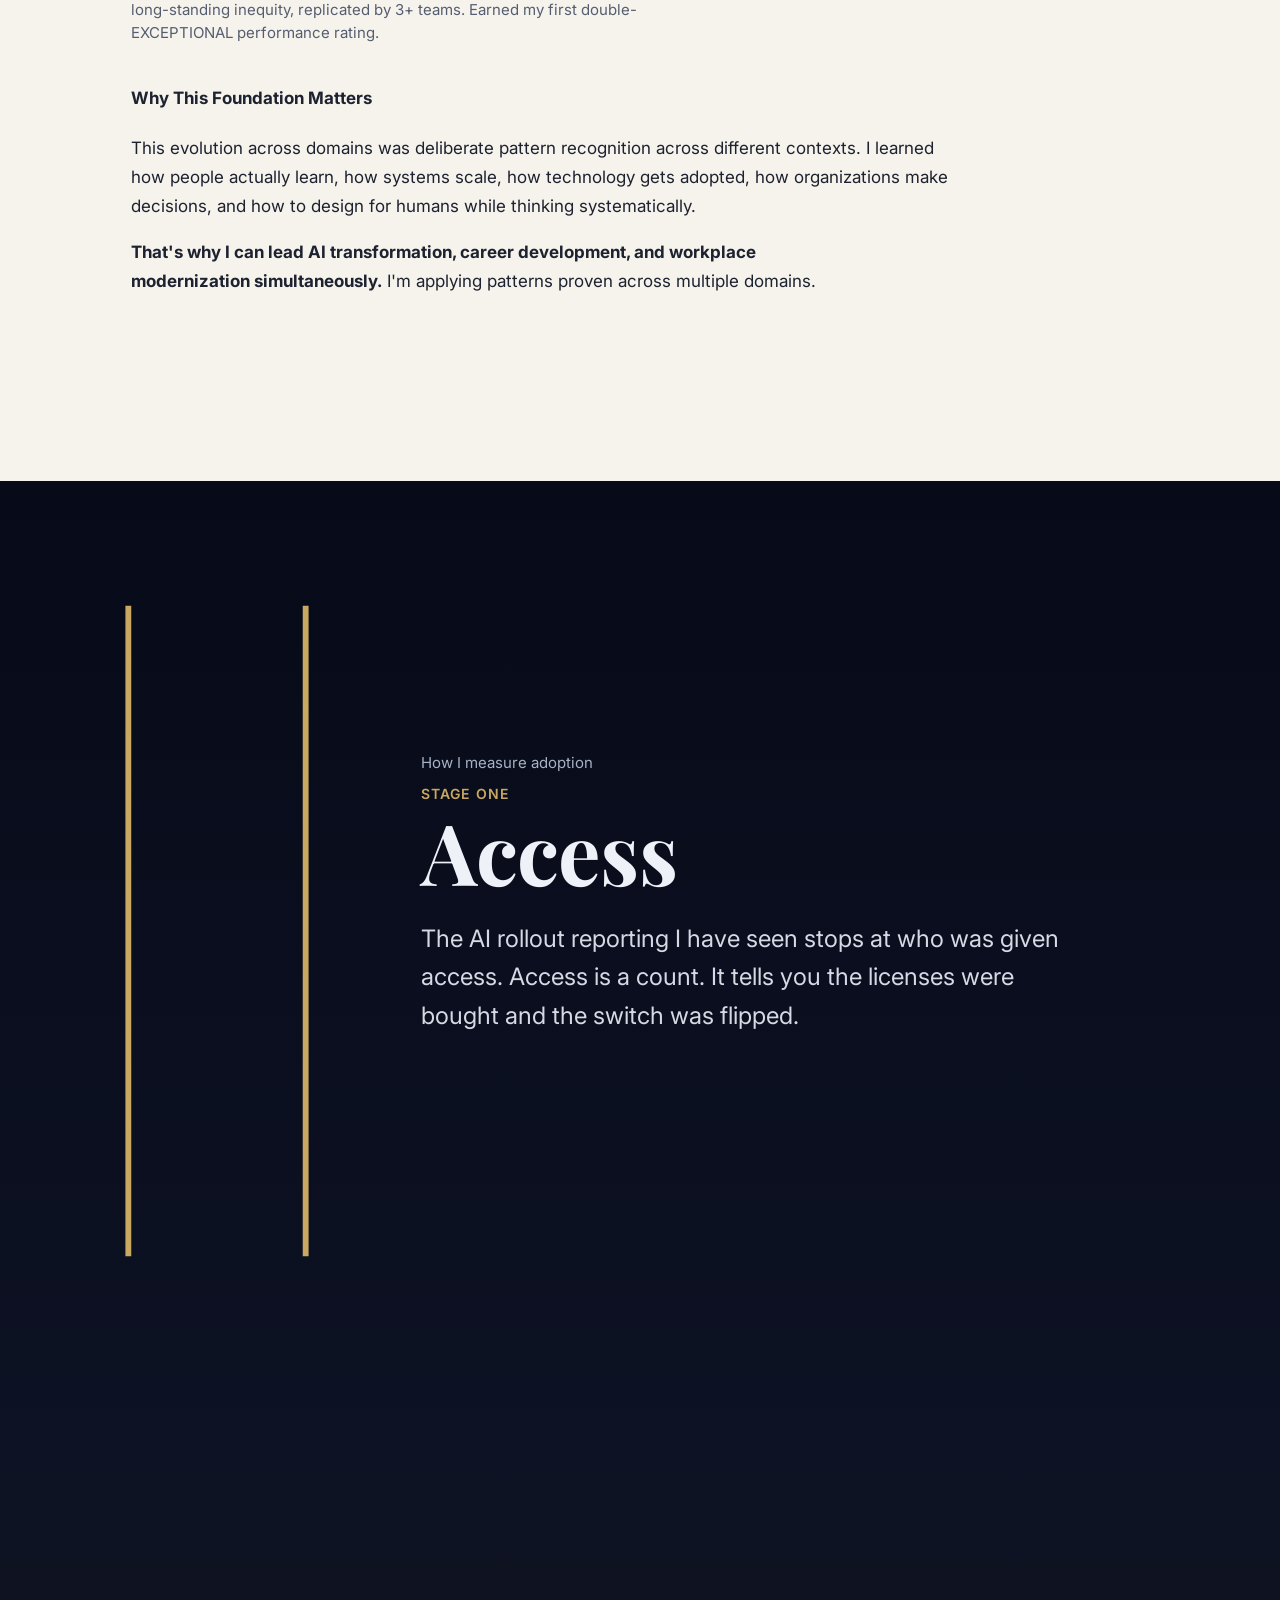
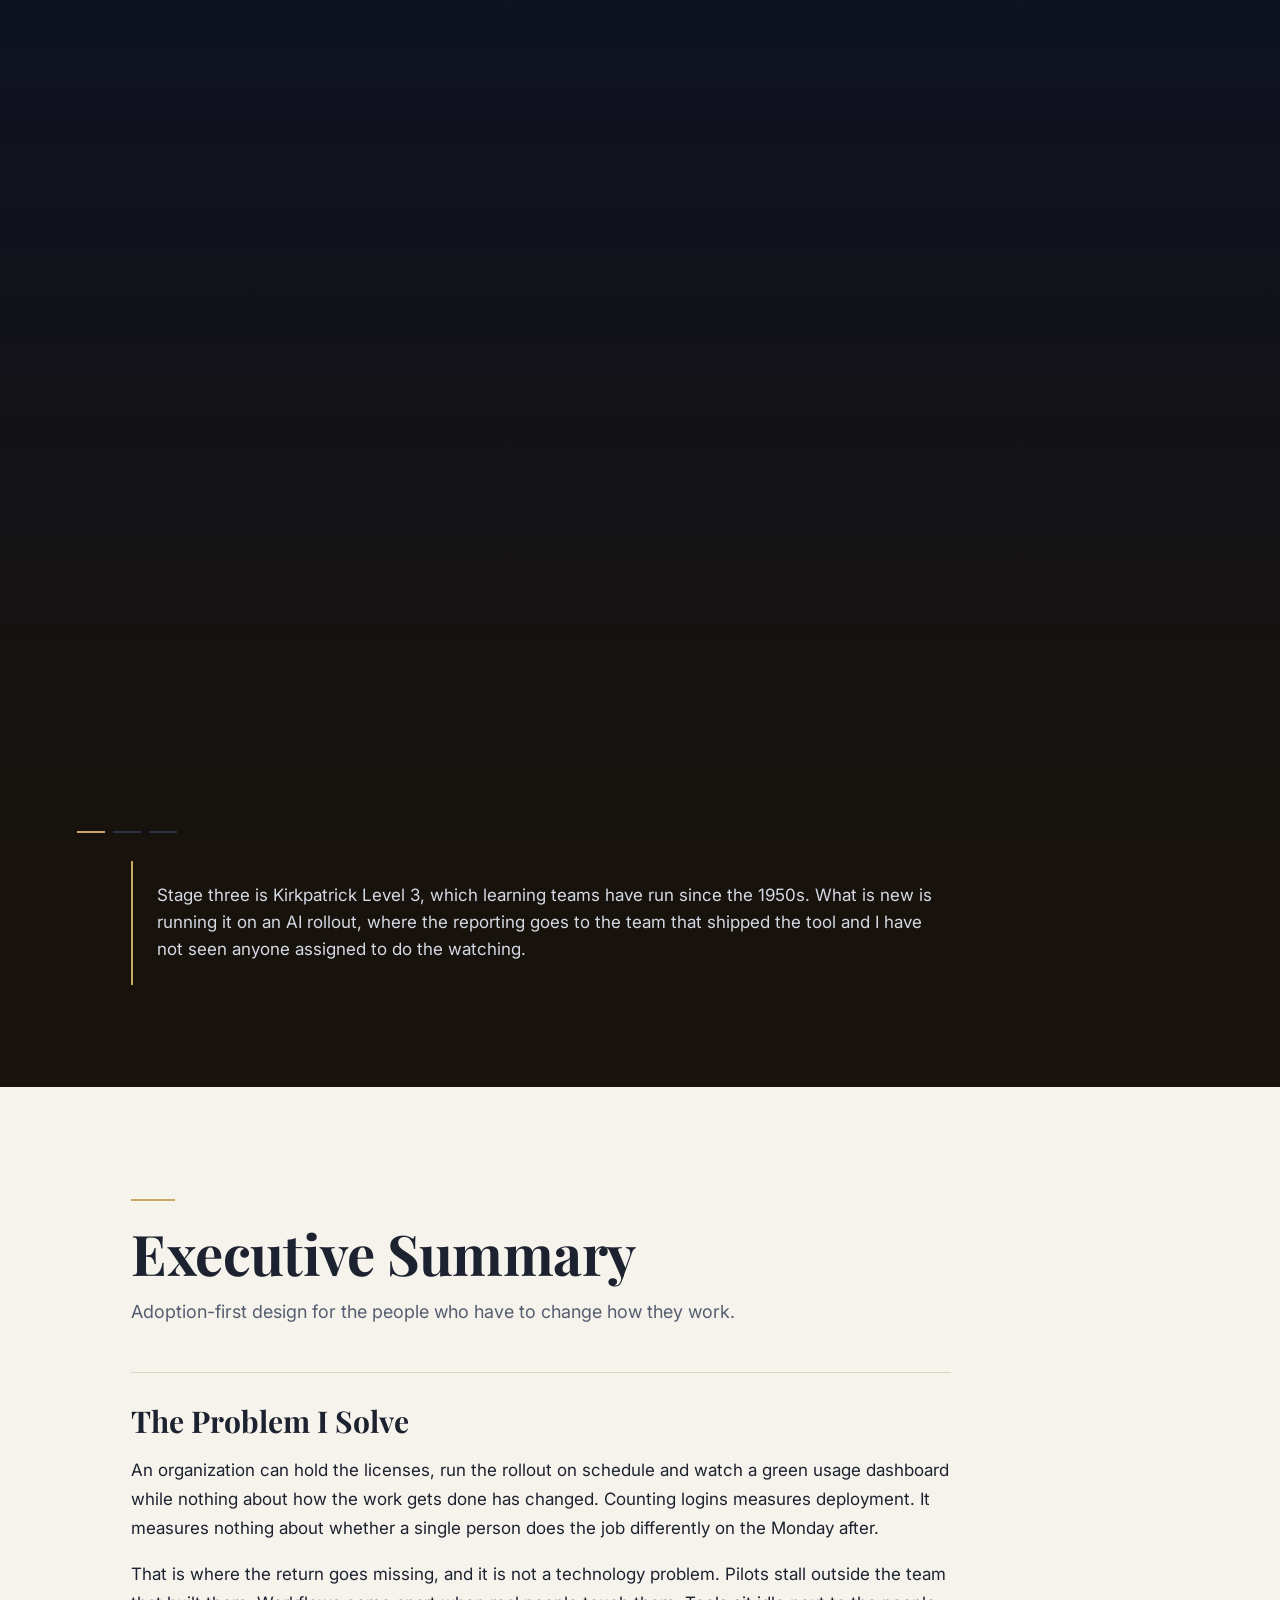
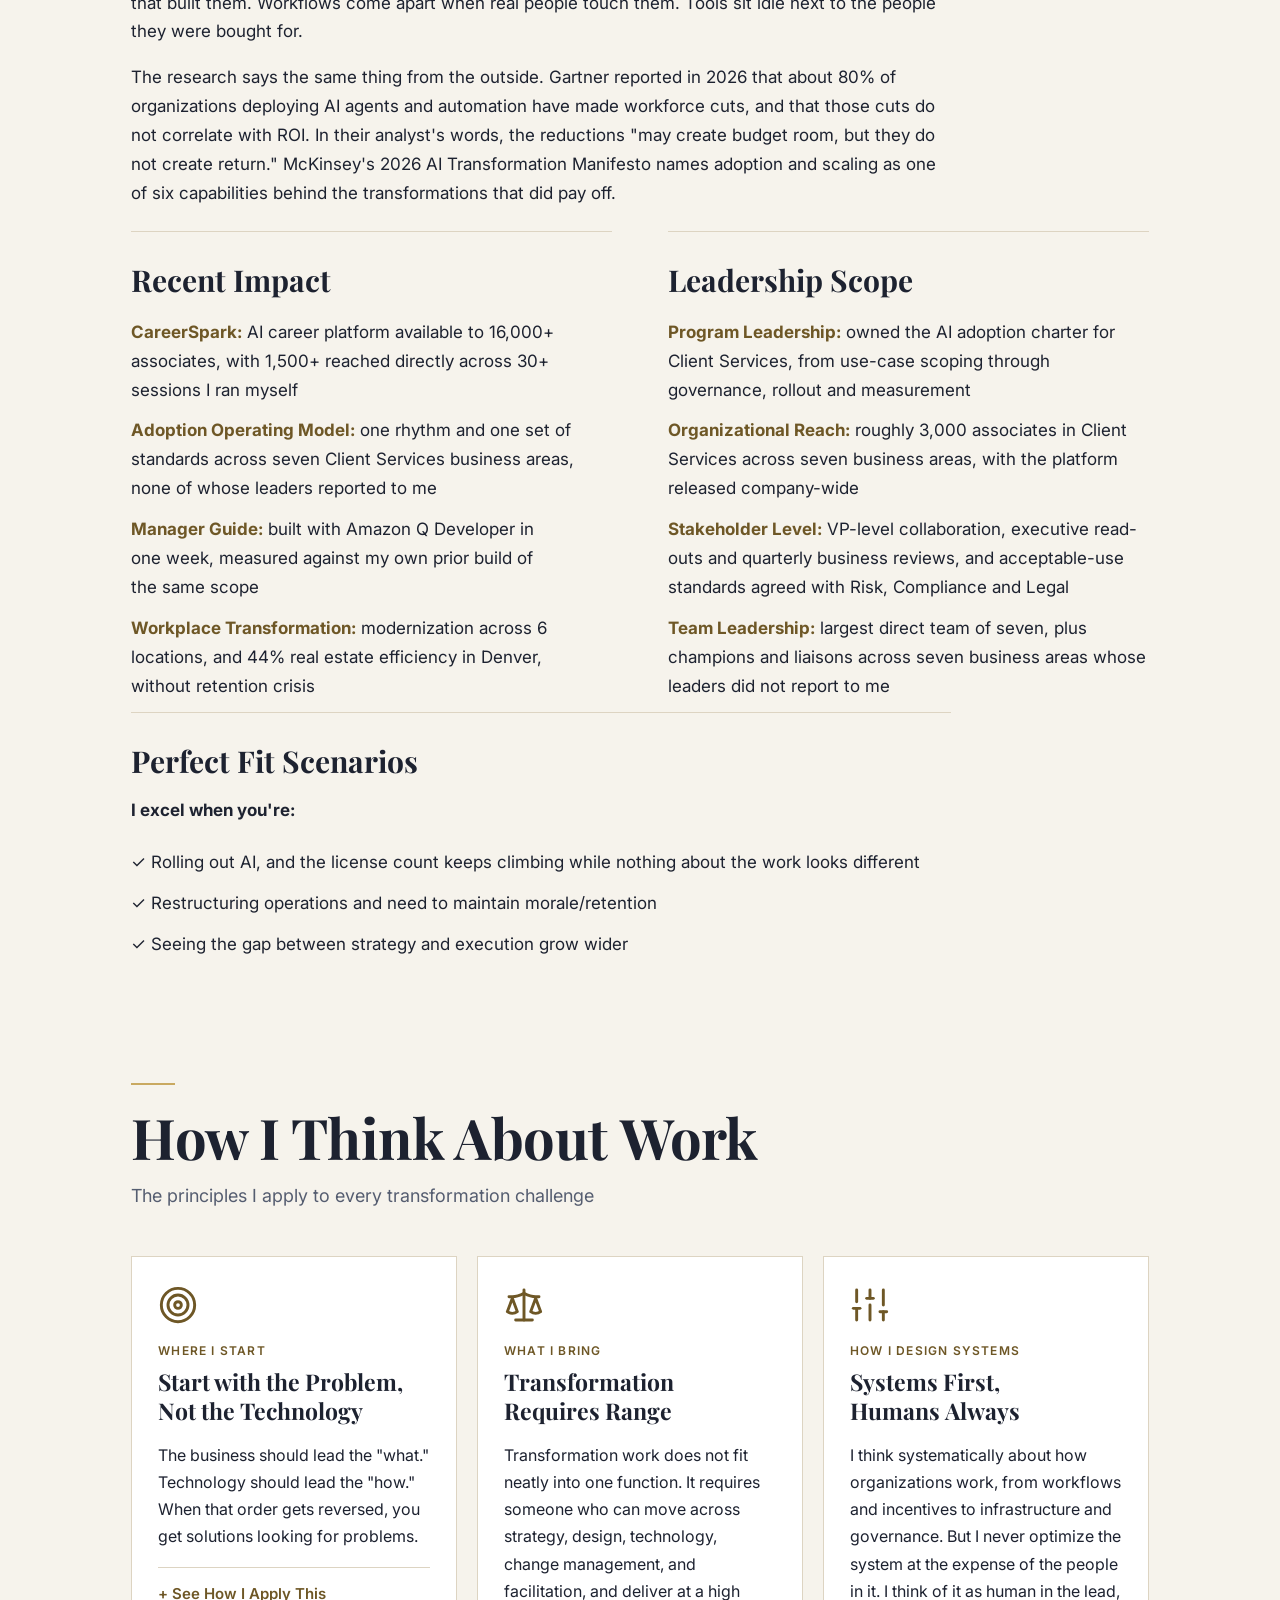
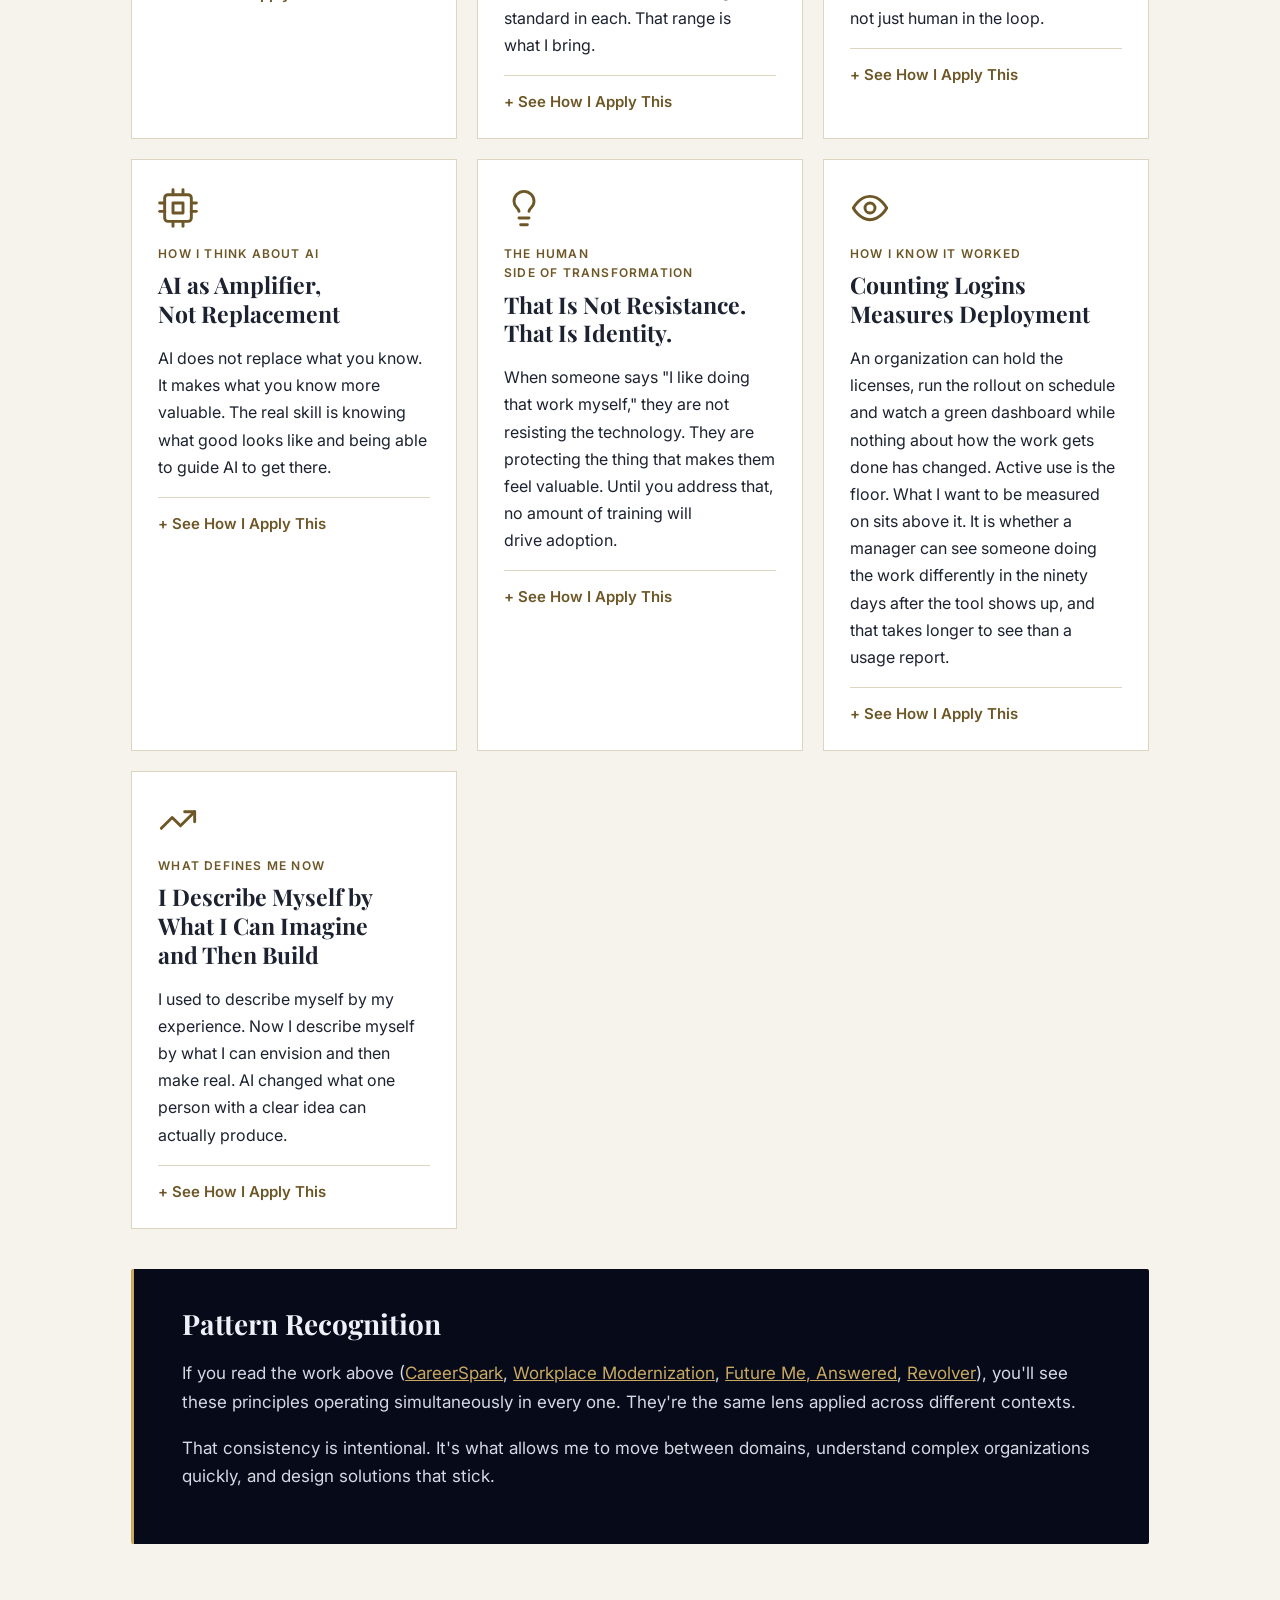
==== commit 5015e8a2: "DRAFT: film and replay wording gated by Marcus and AI-Joe (one session, two lengths) Co-Authored-By:" ====
--- a/index.html
+++ b/index.html
@@ -15,7 +15,7 @@
     <link rel="preconnect" href="https://fonts.googleapis.com">
     <link rel="preconnect" href="https://fonts.gstatic.com" crossorigin>
     <link href="https://fonts.googleapis.com/css2?family=Playfair+Display:ital,wght@0,600;0,700;1,600;1,700&family=Inter:ital,wght@0,400;0,500;0,600;0,700;1,700&display=swap" rel="stylesheet">
-    <link rel="stylesheet" href="css/bold.css?v=20261120e">
+    <link rel="stylesheet" href="css/bold.css?v=20261120f">
     <link rel="preload" as="image" href="images/headshot-dark.jpg?v=20260903">
     <link rel="preload" as="image" href="images/hero-mountains.jpg?v=20260903" fetchpriority="high">
 
@@ -217,7 +217,7 @@
       <div class="ctas">
         <a class="btn solid" href="#contact">Let's&nbsp;Connect</a>
         <a class="btn ghost" href="resources/Joe_Pointer_Resume_Full.pdf" download="Joe_Pointer_Resume.pdf">Download&nbsp;Resume</a>
-        <button class="play" id="playFilm"><span class="disc film-thumb"><svg viewBox="0 0 16 16"><path d="M3 1.5v13l11-6.5z"/></svg></span><span><b>Watch the 88-second&nbsp;film</b><small>One real session of my AI team at&nbsp;work</small></span></button>
+        <button class="play" id="playFilm"><span class="disc film-thumb"><svg viewBox="0 0 16 16"><path d="M3 1.5v13l11-6.5z"/></svg></span><span><b>Watch the 88-second&nbsp;film</b><small>Why I built my expert team, with a sped-up look at one real&nbsp;session</small></span></button>
       </div>
     </div>
     <div class="portrait"><img src="images/headshot-dark.jpg?v=20260903" alt="Joe Pointer"></div>
@@ -1204,14 +1204,28 @@
             </div>
         </div>
     </div></section>
-<section class="act-dark film-band merged" id="ai-team" data-scene="team"><div class="wrap film-grid"><button class="film-poster" id="playFilm2" aria-label="Play the 88-second film"><img src="expert-team/film-poster.jpg" alt=""><span class="disc"><svg viewBox="0 0 16 16"><path d="M3 1.5v13l11-6.5z"/></svg></span></button><div class="brain-callout-body">
-                    <div class="brain-callout-label">How I&nbsp;work</div>
-                    <h3>My AI team, in 88&nbsp;seconds</h3>
-                    <p>The film covers why I built a team of AI experts, then shows one real session of the team working on a decision about my own work. Multi-agent AI with roles is not something I invented. The discipline around how I use it is&nbsp;mine.</p>
-                    <a class="brain-callout-btn btn btn-accent" href="expert-team/" target="_blank" rel="noopener">Watch the full session&nbsp;replay</a>
-                    <p class="brain-callout-note">The replay opens full screen in a new tab. Every seat that lights up is a real event in the session log. Music starts when you begin, and the speaker button mutes&nbsp;it.</p>
-                </div>
-                </div>
+<section class="act-dark film-band merged" id="ai-team" data-scene="team"><div class="wrap watch">
+  <div class="brain-callout-body watch-head">
+    <div class="brain-callout-label">How I&nbsp;work</div>
+    <h3>Two ways to watch my expert team of AI agents&nbsp;work</h3>
+    <p>The film is 88 seconds on why I built my expert team, with a sped-up stretch of one real working session. The replay is that working session in full, every event in order, with the waiting time between events cut. A seat lights up when it reads or writes a file, goes to the web, or uses a connector. No company names, prompts, replies or tool output are in&nbsp;it.</p>
+  </div>
+  <div class="watch-grid">
+    <figure class="watch-tile">
+      <button class="film-poster" id="playFilm2" aria-label="Play the 88-second film"><img src="expert-team/film-poster.jpg" alt=""><span class="disc"><svg viewBox="0 0 16 16"><path d="M3 1.5v13l11-6.5z"/></svg></span></button>
+      <figcaption><b>The film</b><span>88 seconds. Why I built my expert team, plus a sped-up stretch of one real&nbsp;session.</span></figcaption>
+    </figure>
+    <figure class="watch-tile">
+      <a class="film-poster replay-poster" id="openReplay" href="expert-team/" aria-label="Open the session replay"><img src="images/replay-poster.jpg?v=20261120" alt=""><span class="disc"><svg viewBox="0 0 16 16"><path d="M3 1.5v13l11-6.5z"/></svg></span><span class="replay-tag">Session&nbsp;replay</span></a>
+      <figcaption><b>The session replay</b><span>The session from the film, every event in order. Nine of the 25 seats, 91 events, recorded in October&nbsp;2026.</span></figcaption>
+    </figure>
+  </div>
+  <p class="brain-callout-note">The replay plays on this page, full screen. Music starts when the replay begins, and the speaker button mutes&nbsp;it.</p>
+</div>
+<div class="theater replay-theater" id="replayTheater" role="dialog" aria-modal="true" aria-label="The session replay">
+  <div class="replay-bar"><button class="replay-back" type="button">&larr; Back to the&nbsp;site</button><a class="replay-own" href="expert-team/" target="_blank" rel="noopener">Open in its own&nbsp;tab</a></div>
+  <div class="replay-frame"></div>
+</div>
 <div class="wrap"><div class="claim" id="team"><h2>I don't decide on one opinion&nbsp;anymore<span class="mk rest" data-rest="team" aria-hidden="true"></span></h2><p>My expert team is a standing bench of AI agents, each with a defined role and its own rules. They argue before I decide. Multi-agent AI with roles is not mine. The discipline after the argument is: they converge on one recommendation, and I own the&nbsp;call.</p><div class="record show" aria-live="polite">
     <p class="meta">A REAL DECISION, 2026-11-19 &middot; ABOUT THIS SITE &middot; SEAT LINES CONDENSED FROM THE&nbsp;REVIEW</p>
     <p class="q">I asked: my old site&rsquo;s design was perfectly fine as is, by most people&rsquo;s standards. But how far can I push it, and how far should&nbsp;I?</p>
@@ -2922,5 +2936,6 @@
     </script>
 
     <script src="js/ask-joe-evidence.js?v=20261119c"></script>
+    <script src="js/replay-theater.js?v=20261120a"></script>
 </body>
 </html>
--- a/css/bold.css
+++ b/css/bold.css
@@ -1342,3 +1342,25 @@
 .ladder-coda{background:var(--ink-warm);color:#d4d9e4;padding:0 0 clamp(64px,8vw,104px)!important}
 .ladder-coda .coda p{color:#d4d9e4}
 .ladder-coda + .act-paper{padding-top:clamp(64px,9vw,112px)!important}
+
+/* DRAFT 2026-11-20: the film and the session replay as two equal screens; the replay
+   opens inside the site (js/replay-theater.js), with a bar to get back. */
+.watch-head{max-width:760px;margin:0 0 32px}
+.watch-grid{display:grid;grid-template-columns:1fr 1fr;gap:clamp(20px,3vw,40px)}
+.watch-tile{margin:0}
+.watch-tile figcaption{margin-top:14px;display:flex;flex-direction:column;gap:4px}
+.watch-tile figcaption b{font:700 clamp(19px,1.6vw,22px)/1.2 var(--display);color:var(--on-dark)}
+.watch-tile figcaption span{color:#d4d9e4;font-size:16px}
+a.film-poster{text-decoration:none}
+.replay-tag{position:absolute;left:14px;top:14px;font-size:12px;letter-spacing:.1em;text-transform:uppercase;color:var(--gold);border:1px solid var(--gold);padding:4px 8px;background:rgba(7,10,24,.6)}
+.watch > .brain-callout-note{margin:22px 0 0}
+@media (max-width:760px){.watch-grid{grid-template-columns:1fr;gap:32px}}
+.replay-theater{padding:0;justify-content:flex-start;align-items:stretch}
+.replay-bar{display:flex;justify-content:space-between;align-items:center;gap:12px;height:52px;padding:0 16px;background:var(--ink);border-bottom:1px solid var(--line);flex:none}
+.replay-back{background:none;border:1px solid var(--gold);color:var(--on-dark);padding:8px 14px;font-size:14px;cursor:pointer}
+.replay-back:hover{background:var(--gold);color:var(--ink)}
+.replay-own{color:var(--mid);font-size:14px}
+.replay-frame{flex:1;min-height:0}
+.replay-frame iframe{width:100%;height:100%;border:0;display:block;background:#05070d}
+/* While the replay is open, the site's floating buttons step aside so they do not sit on its controls. */
+html.replay-open .ask-joe-float,html.replay-open .back-to-top{display:none!important}
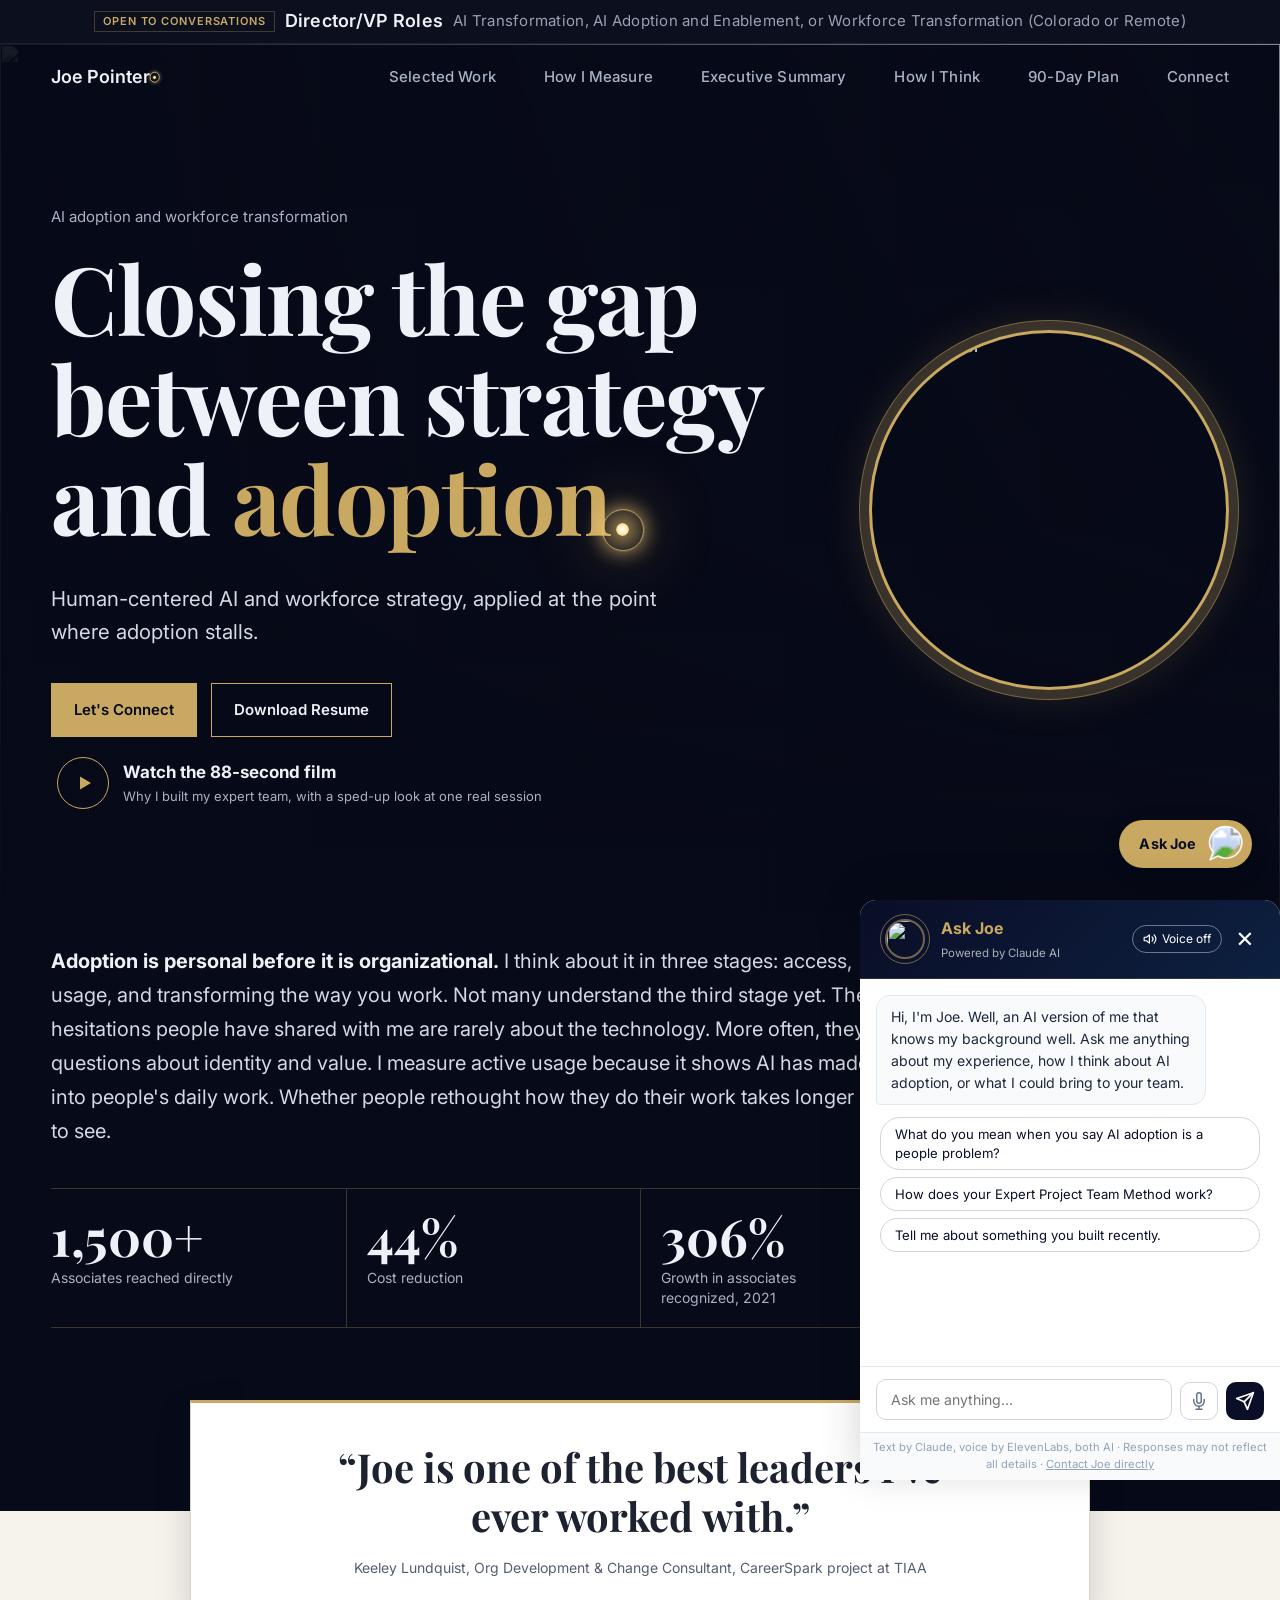
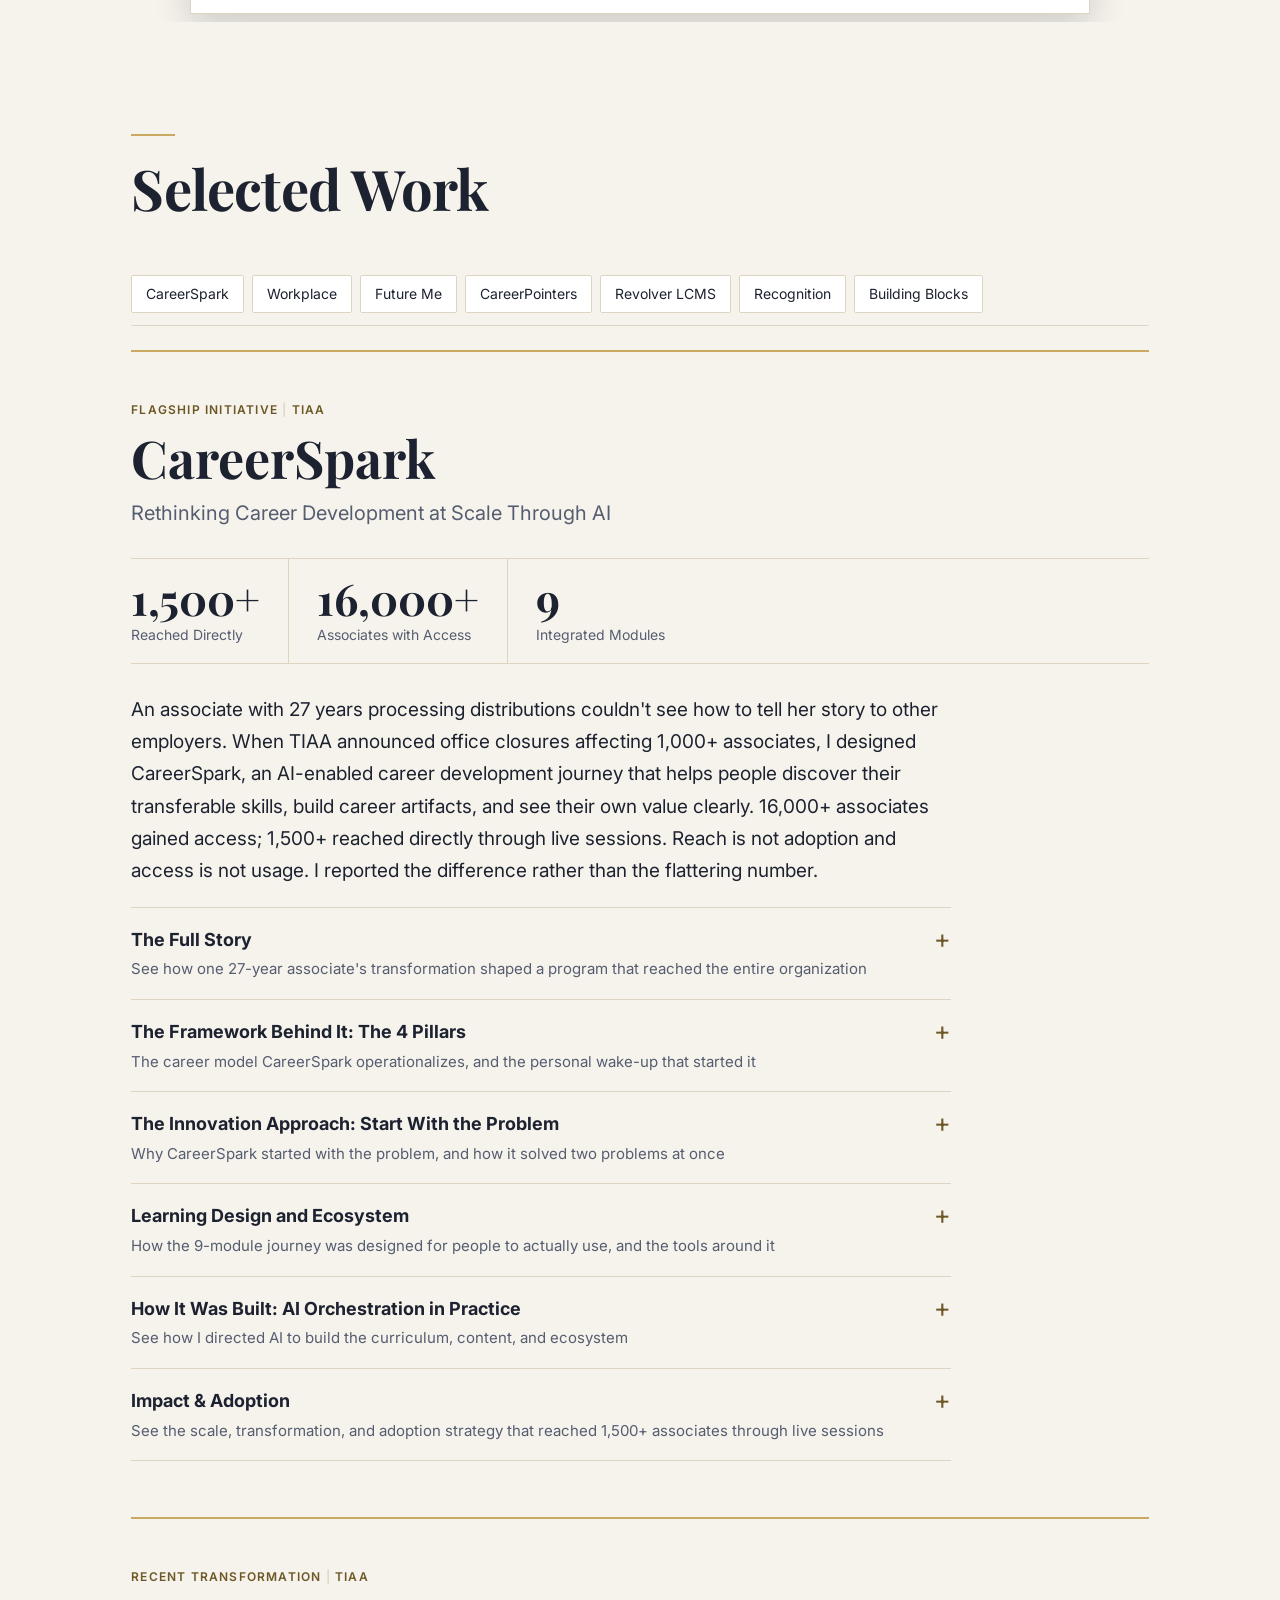
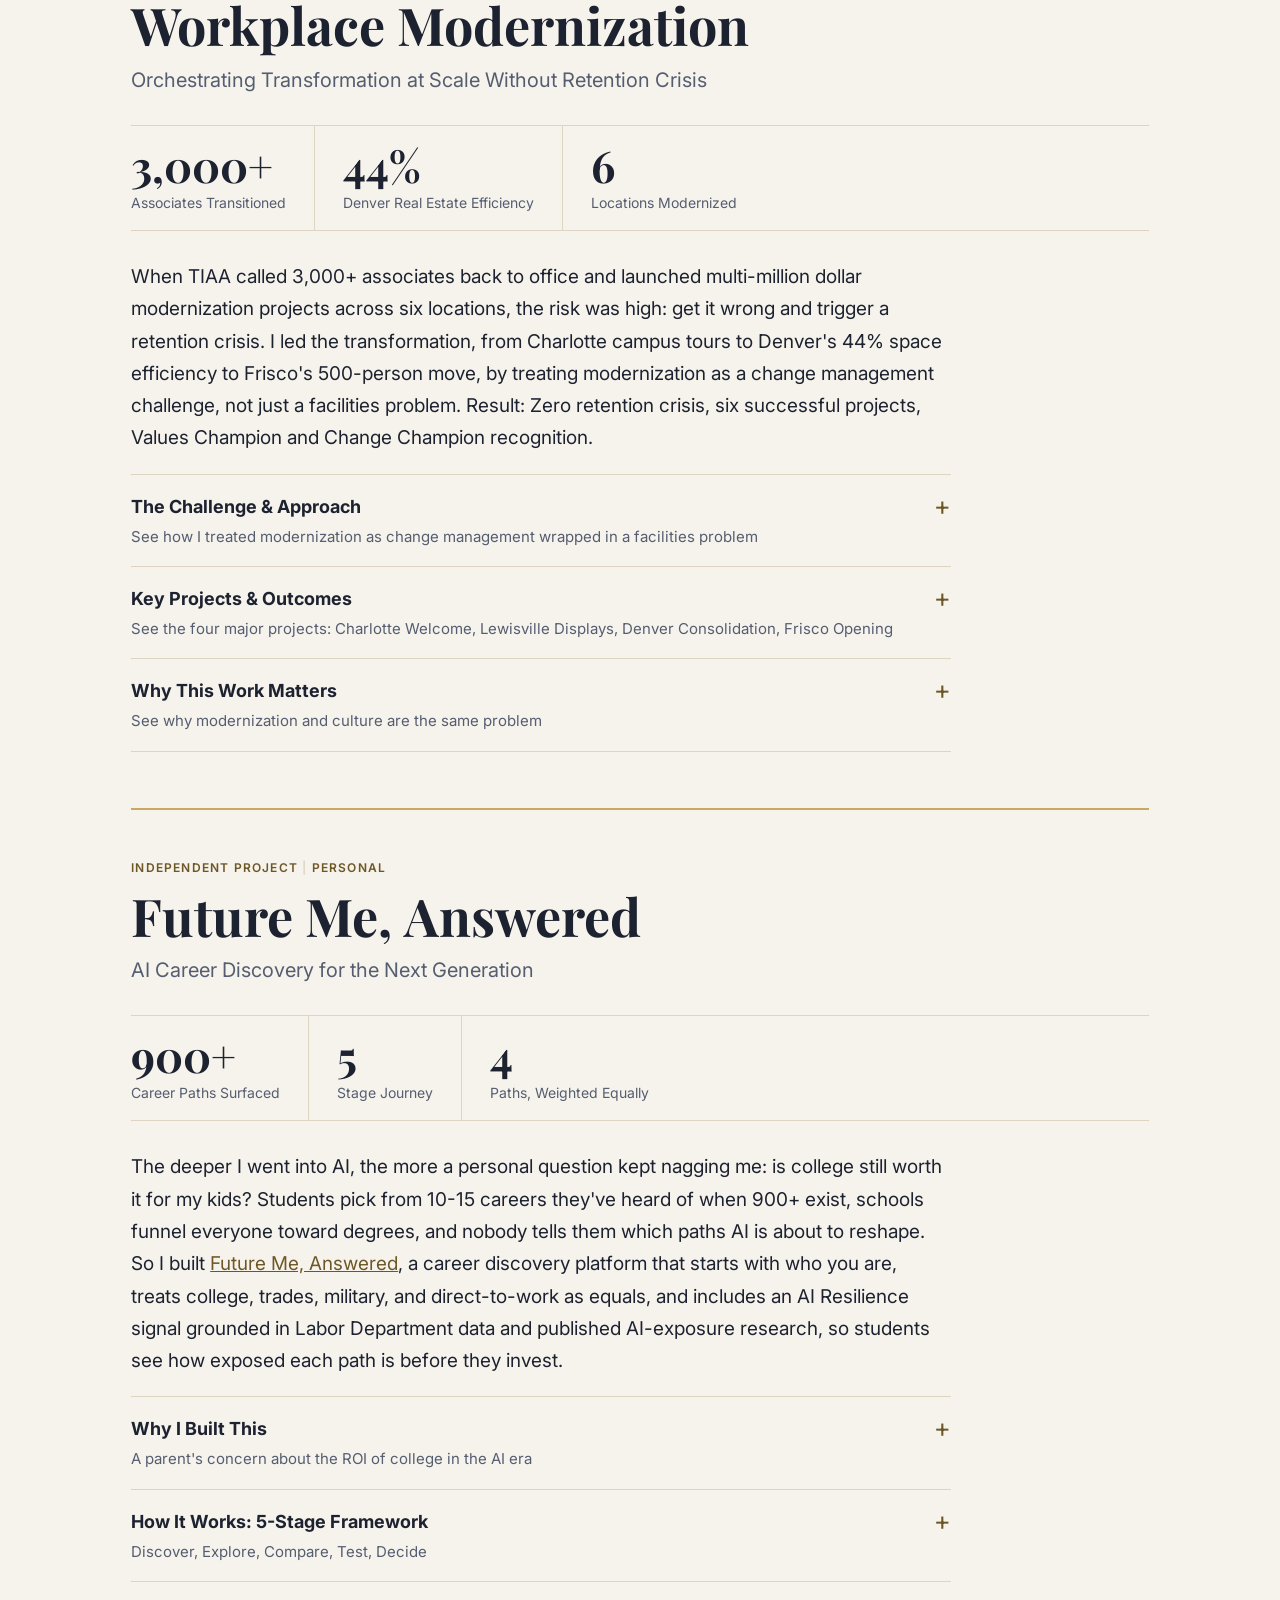
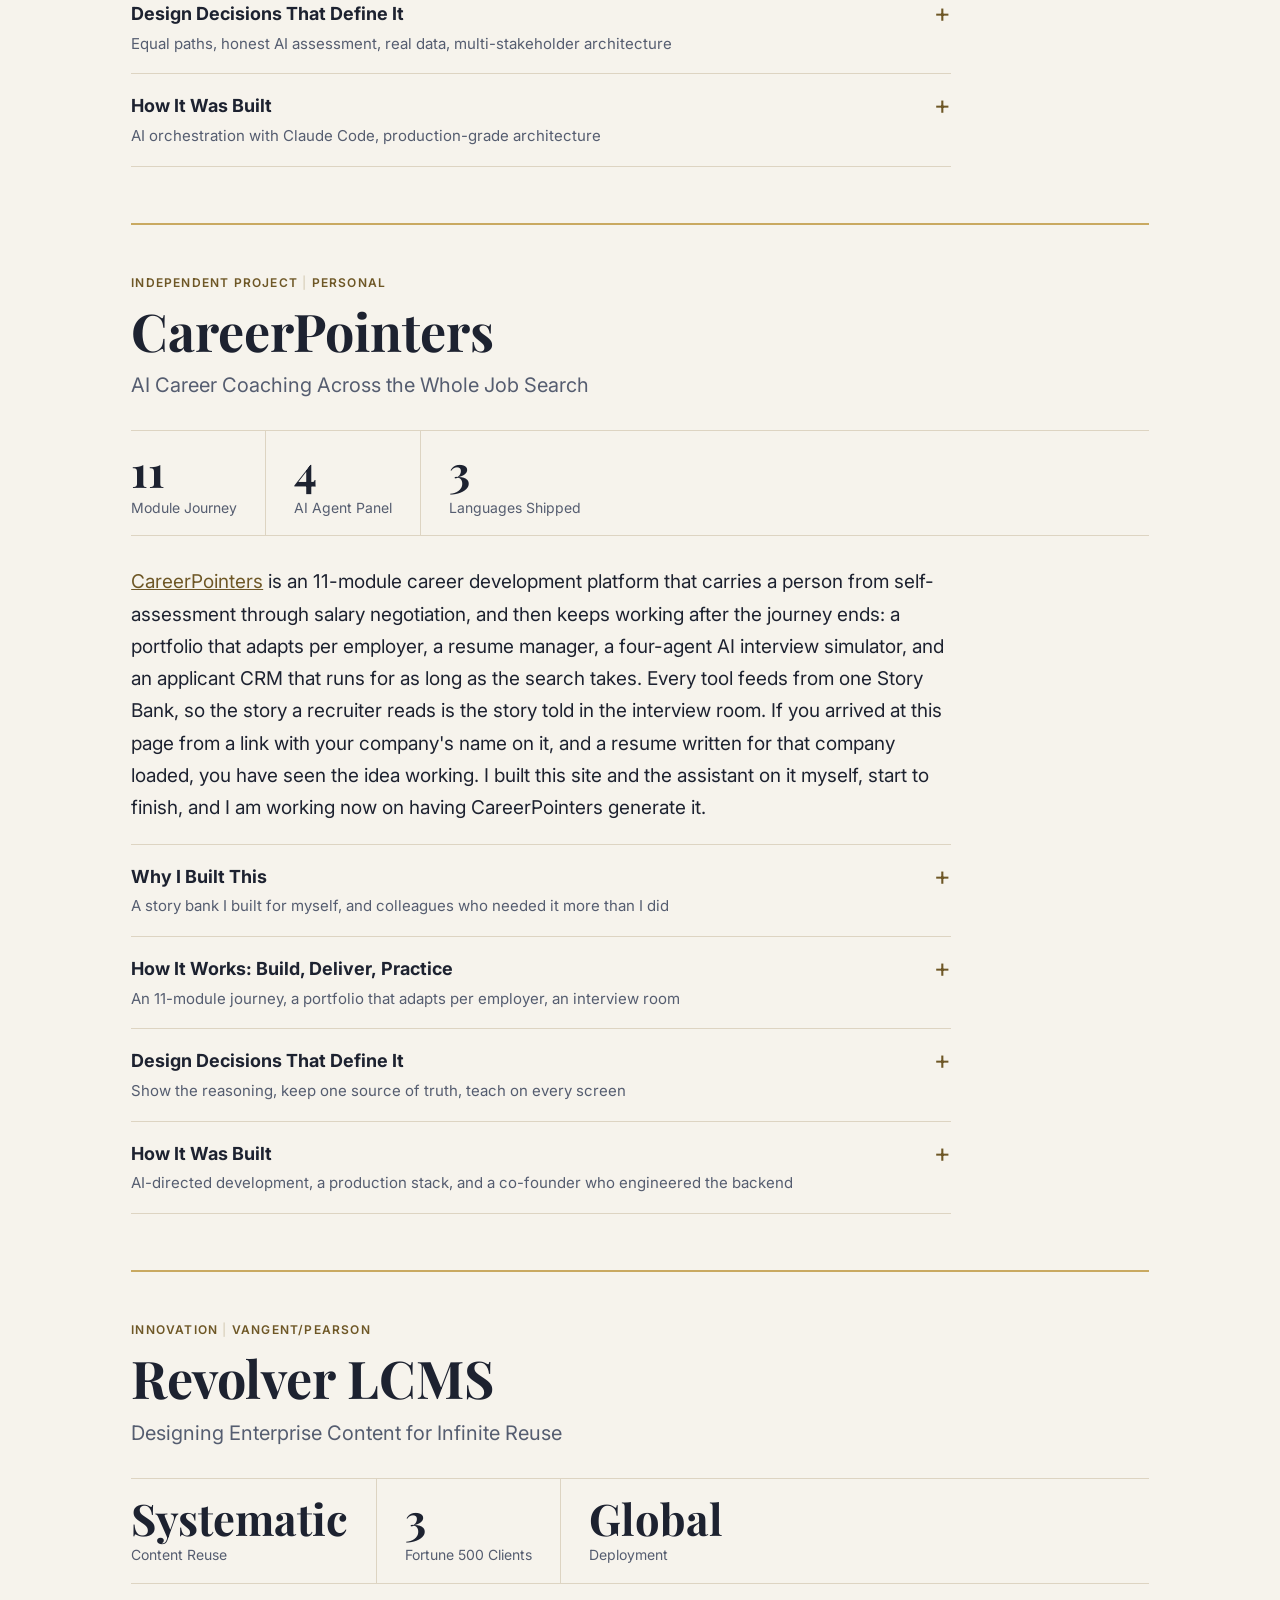
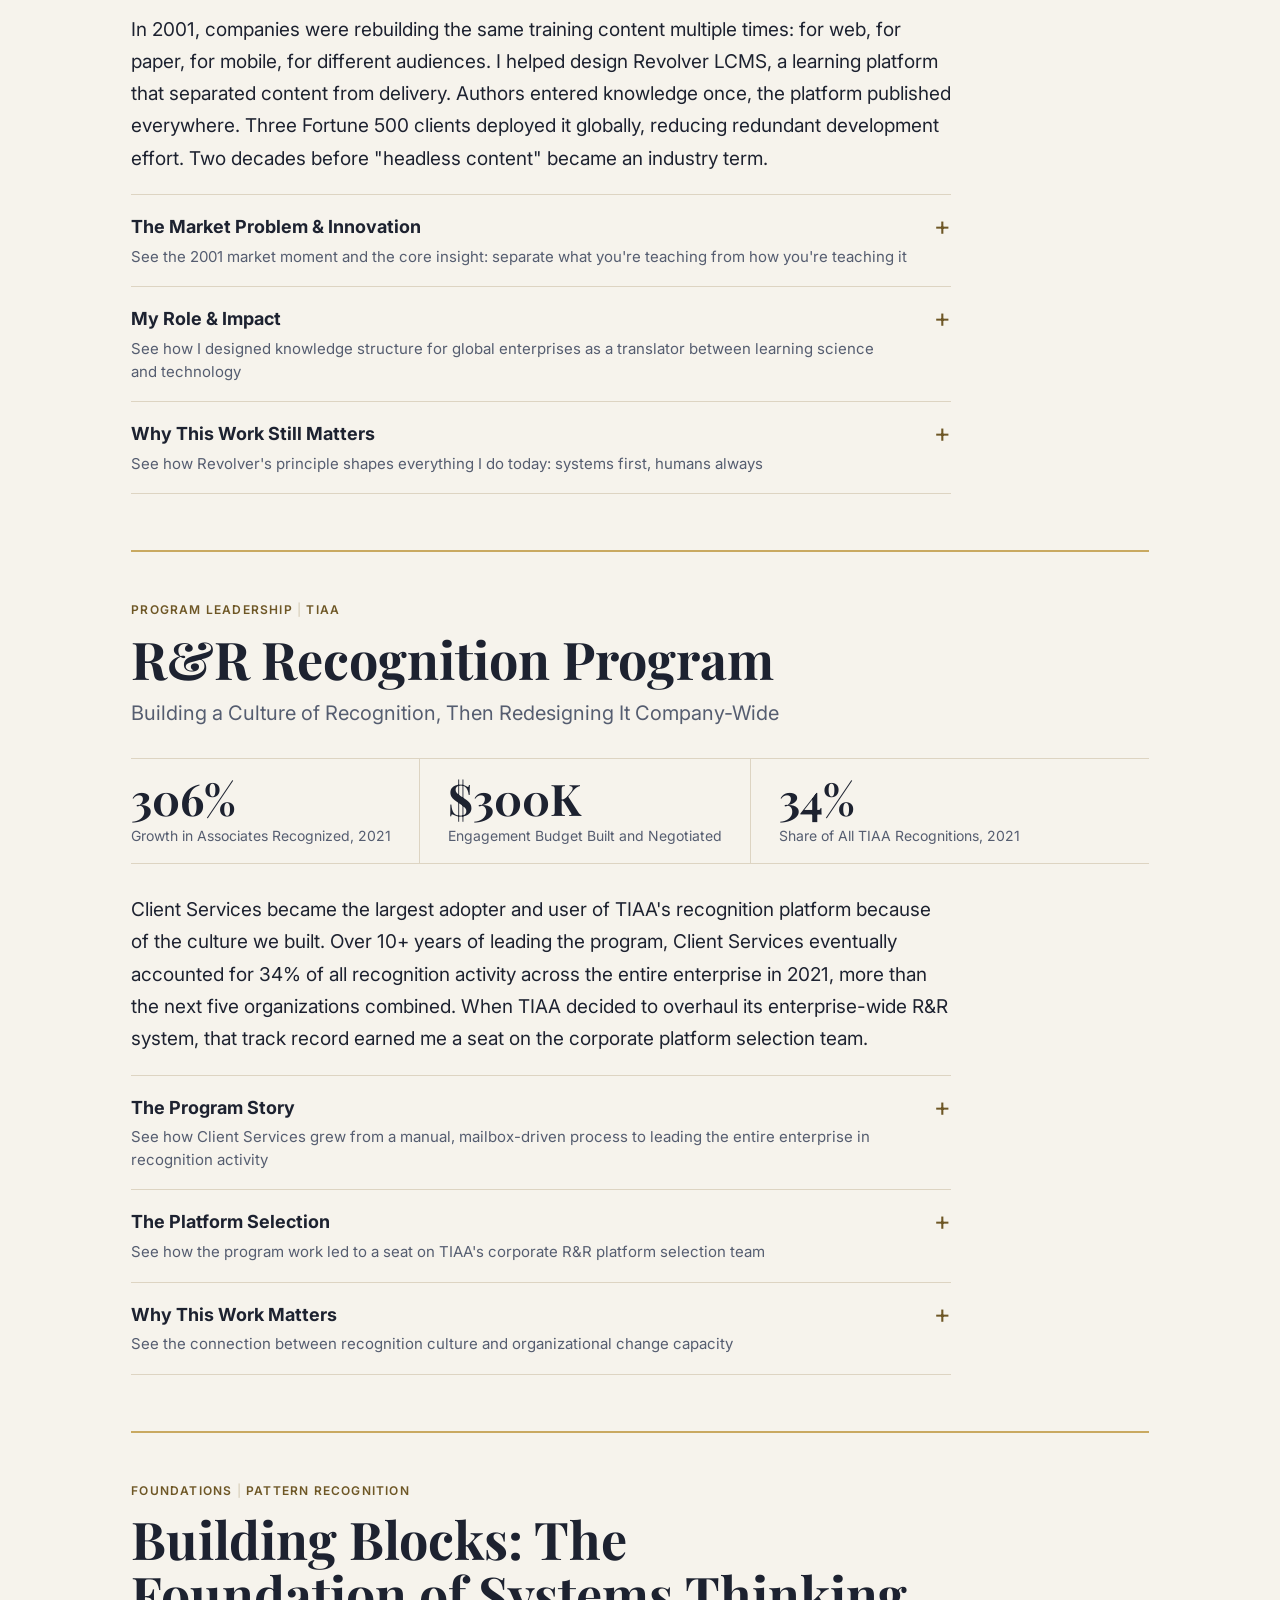
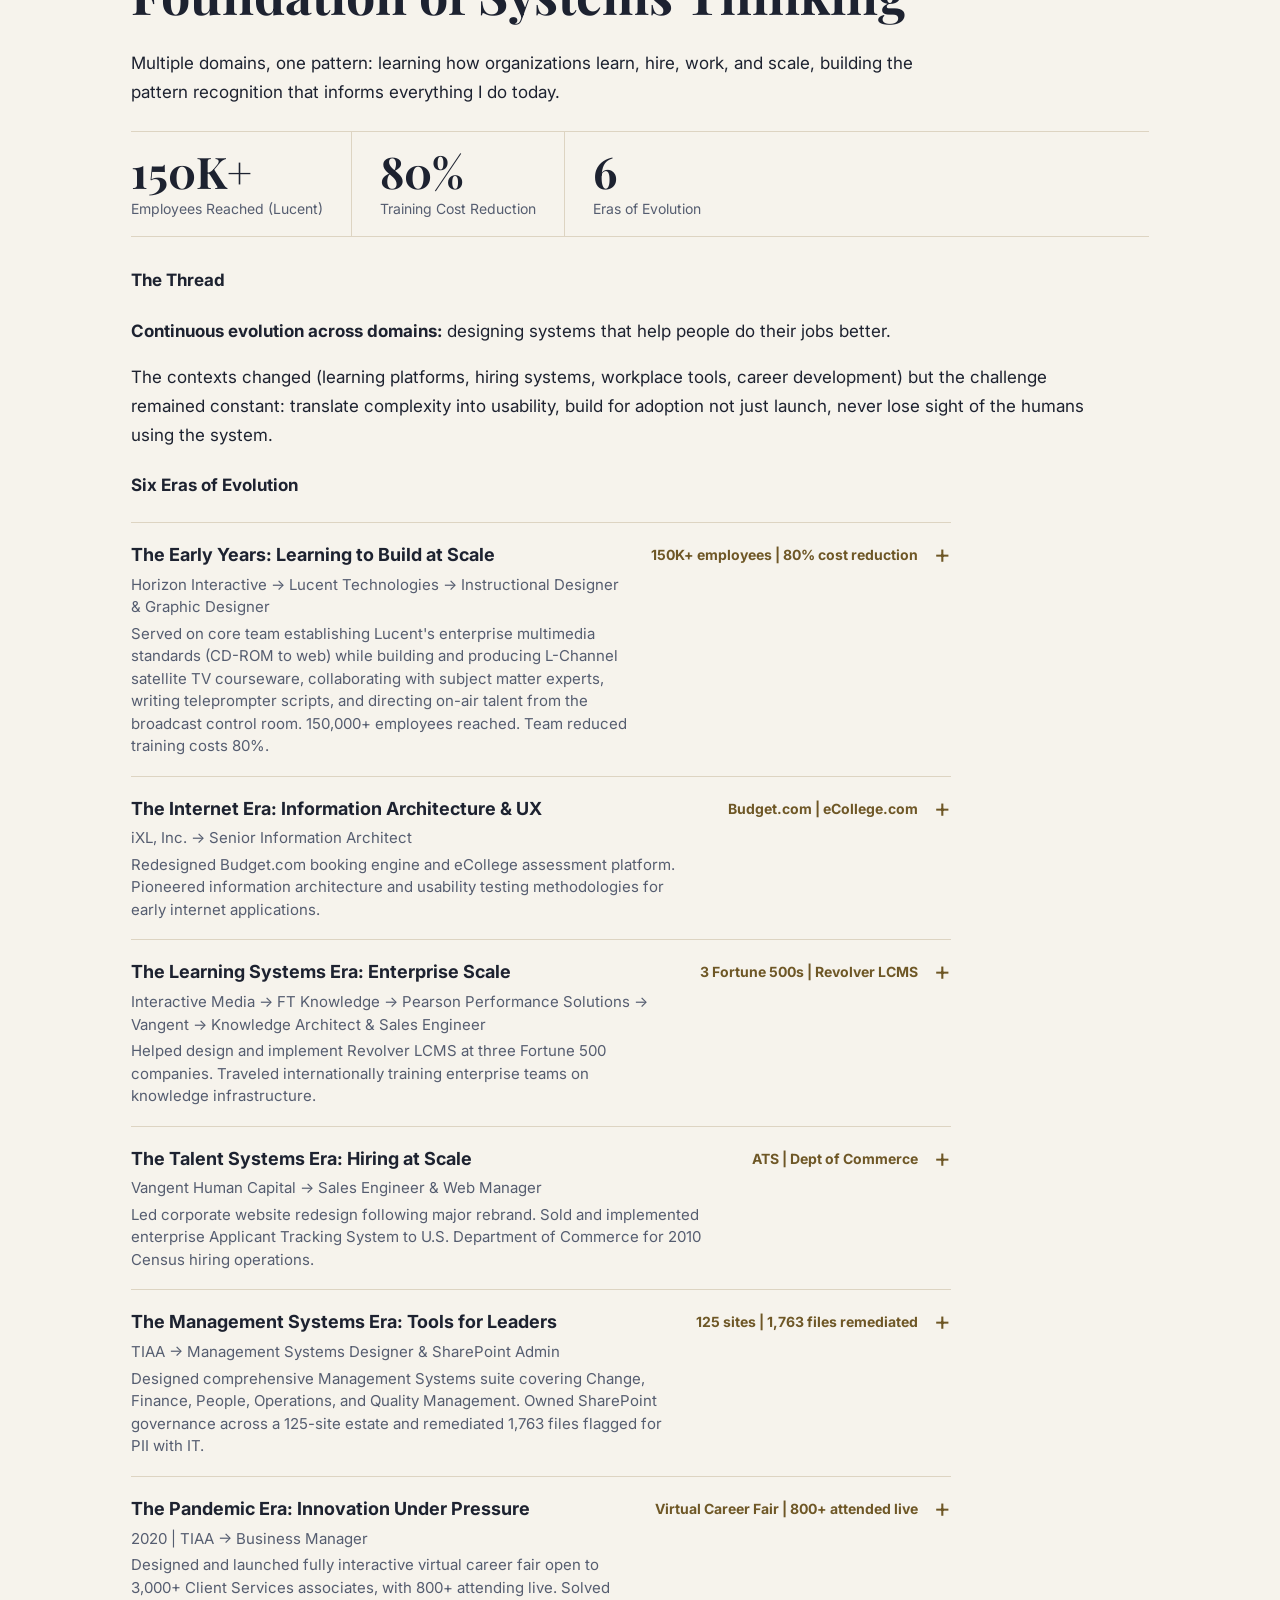
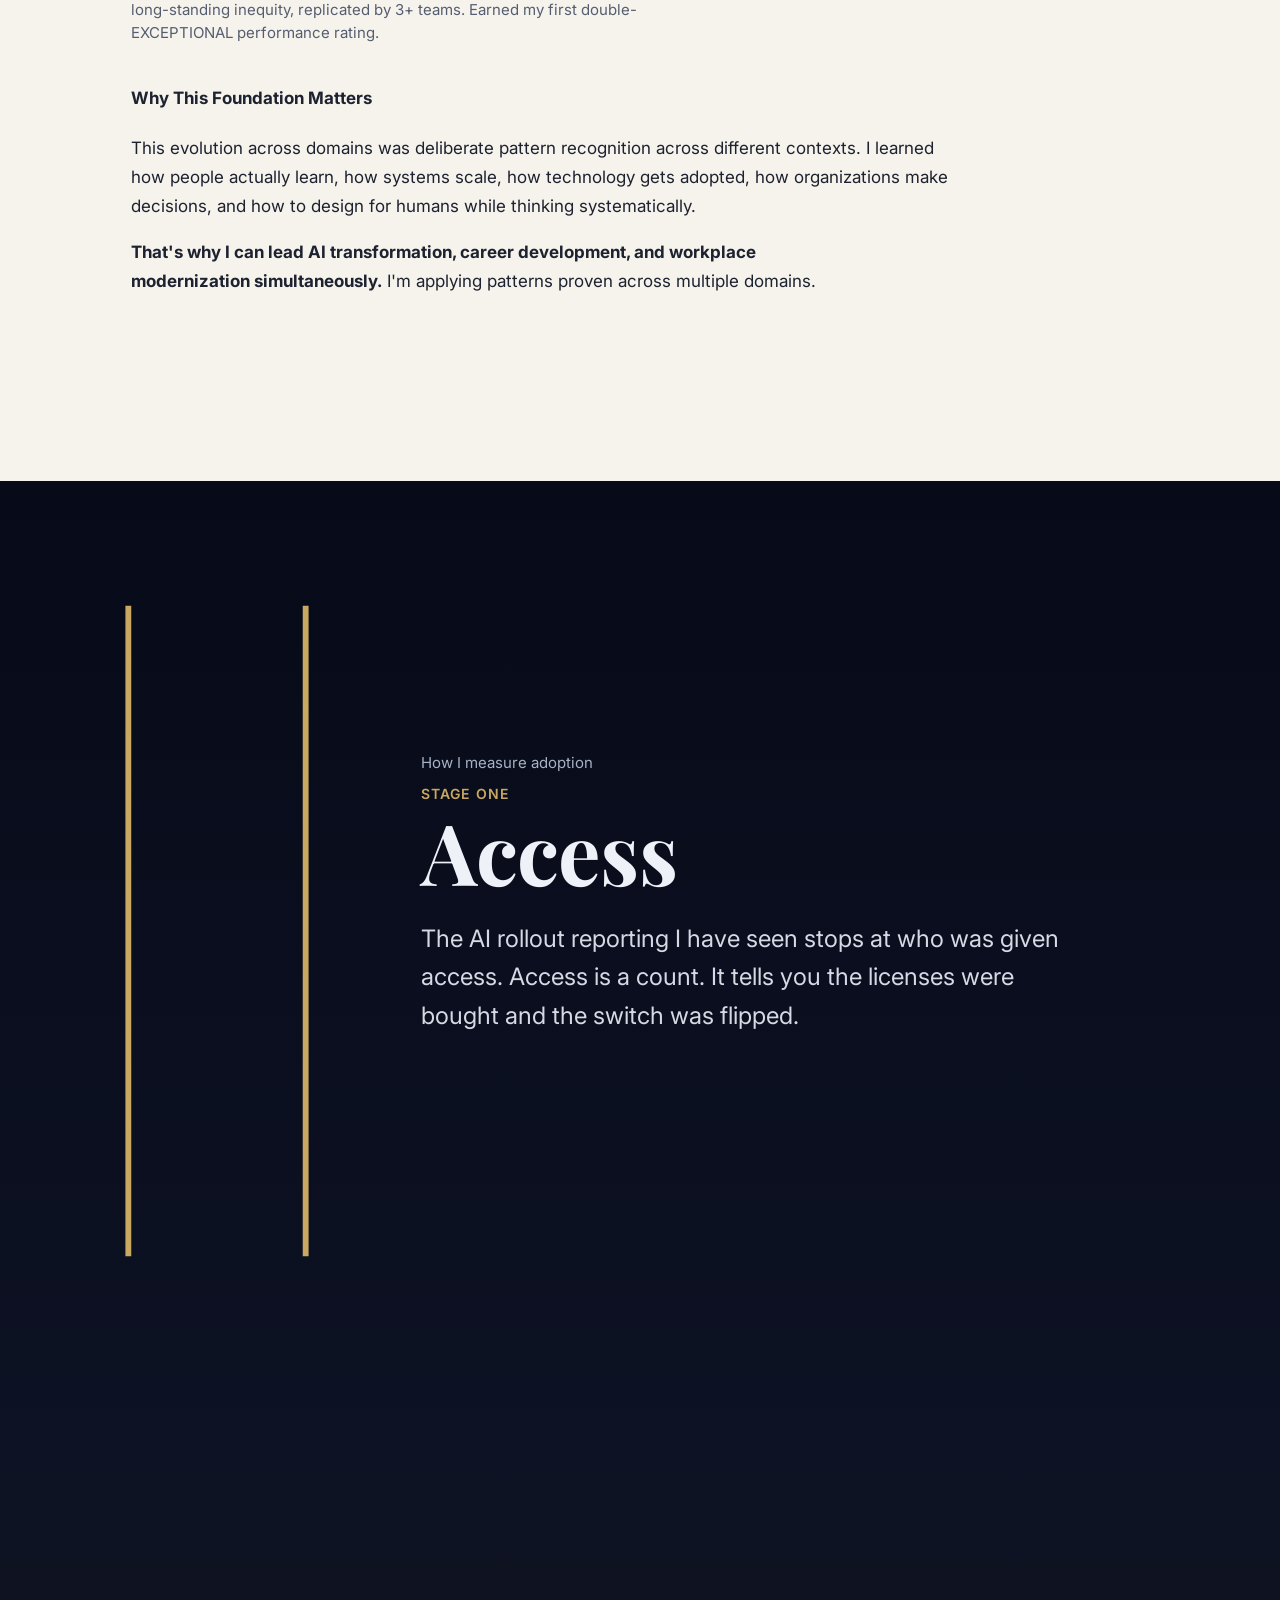
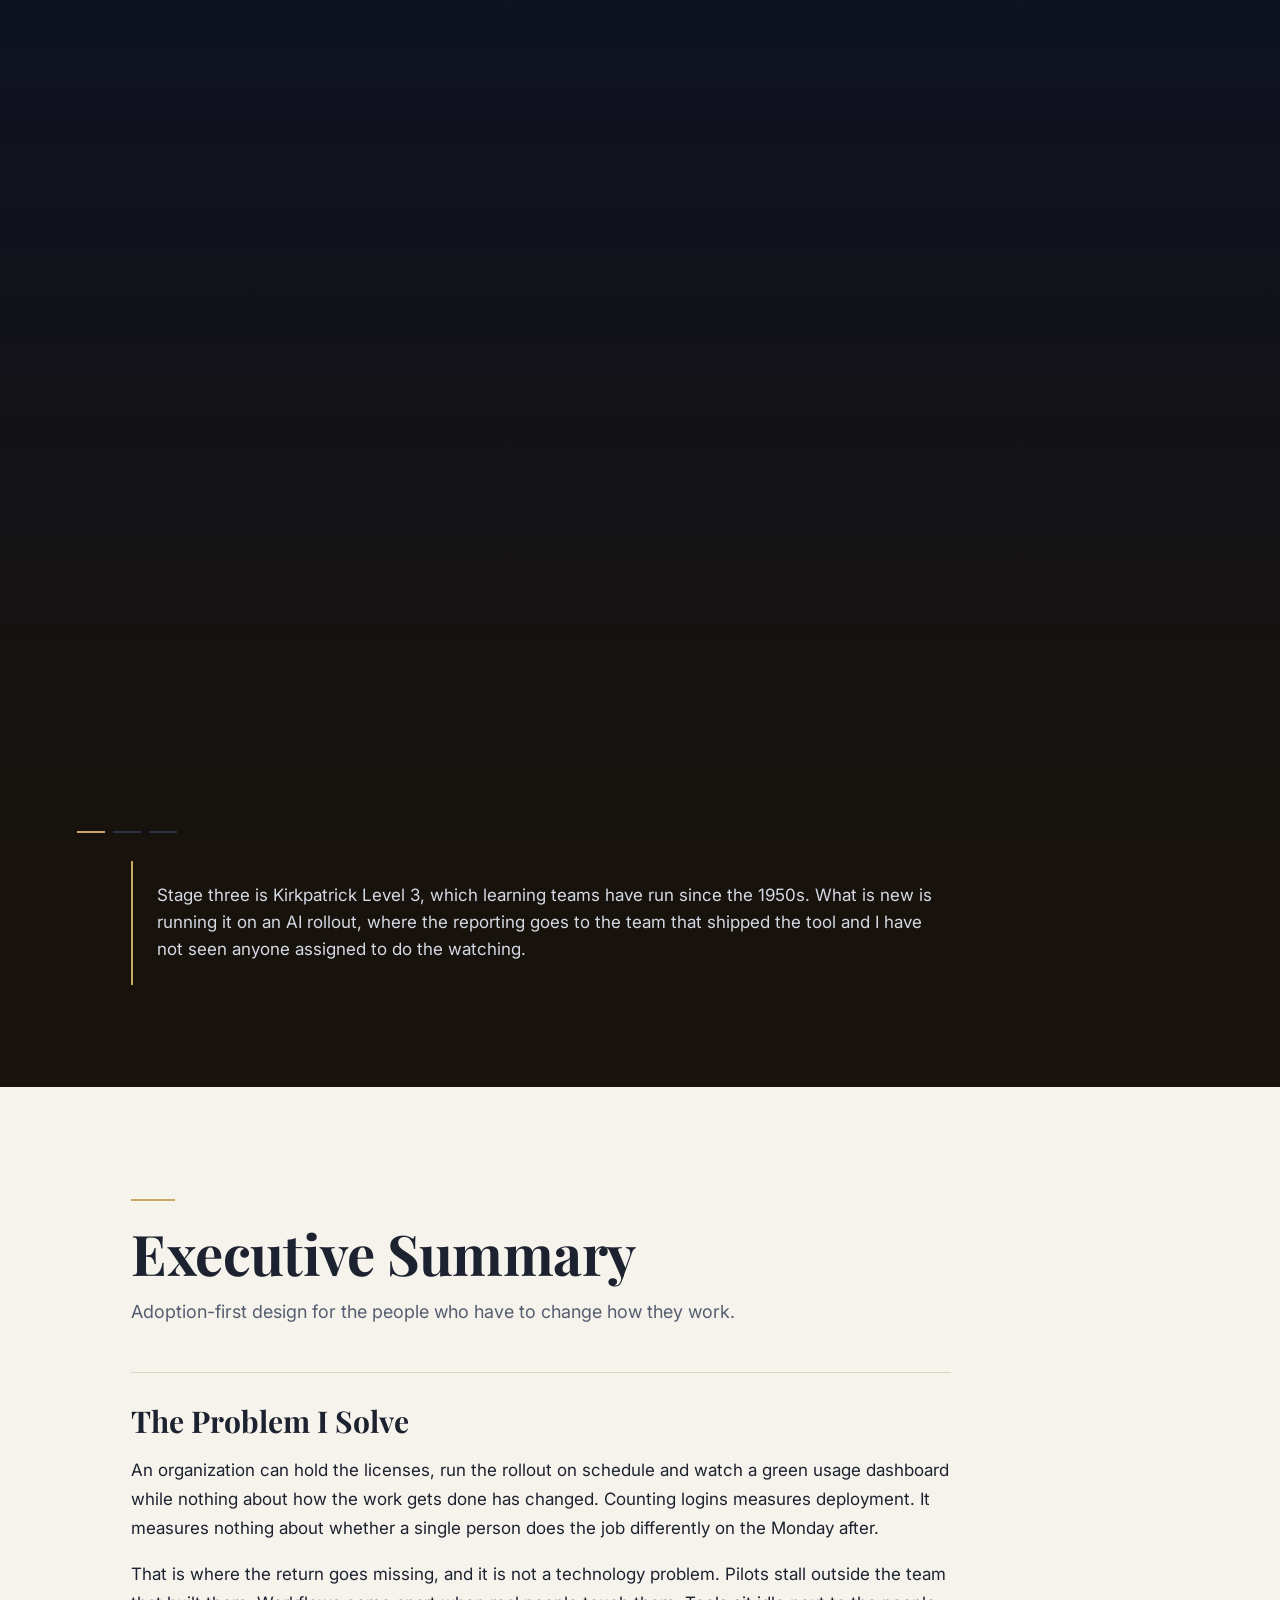
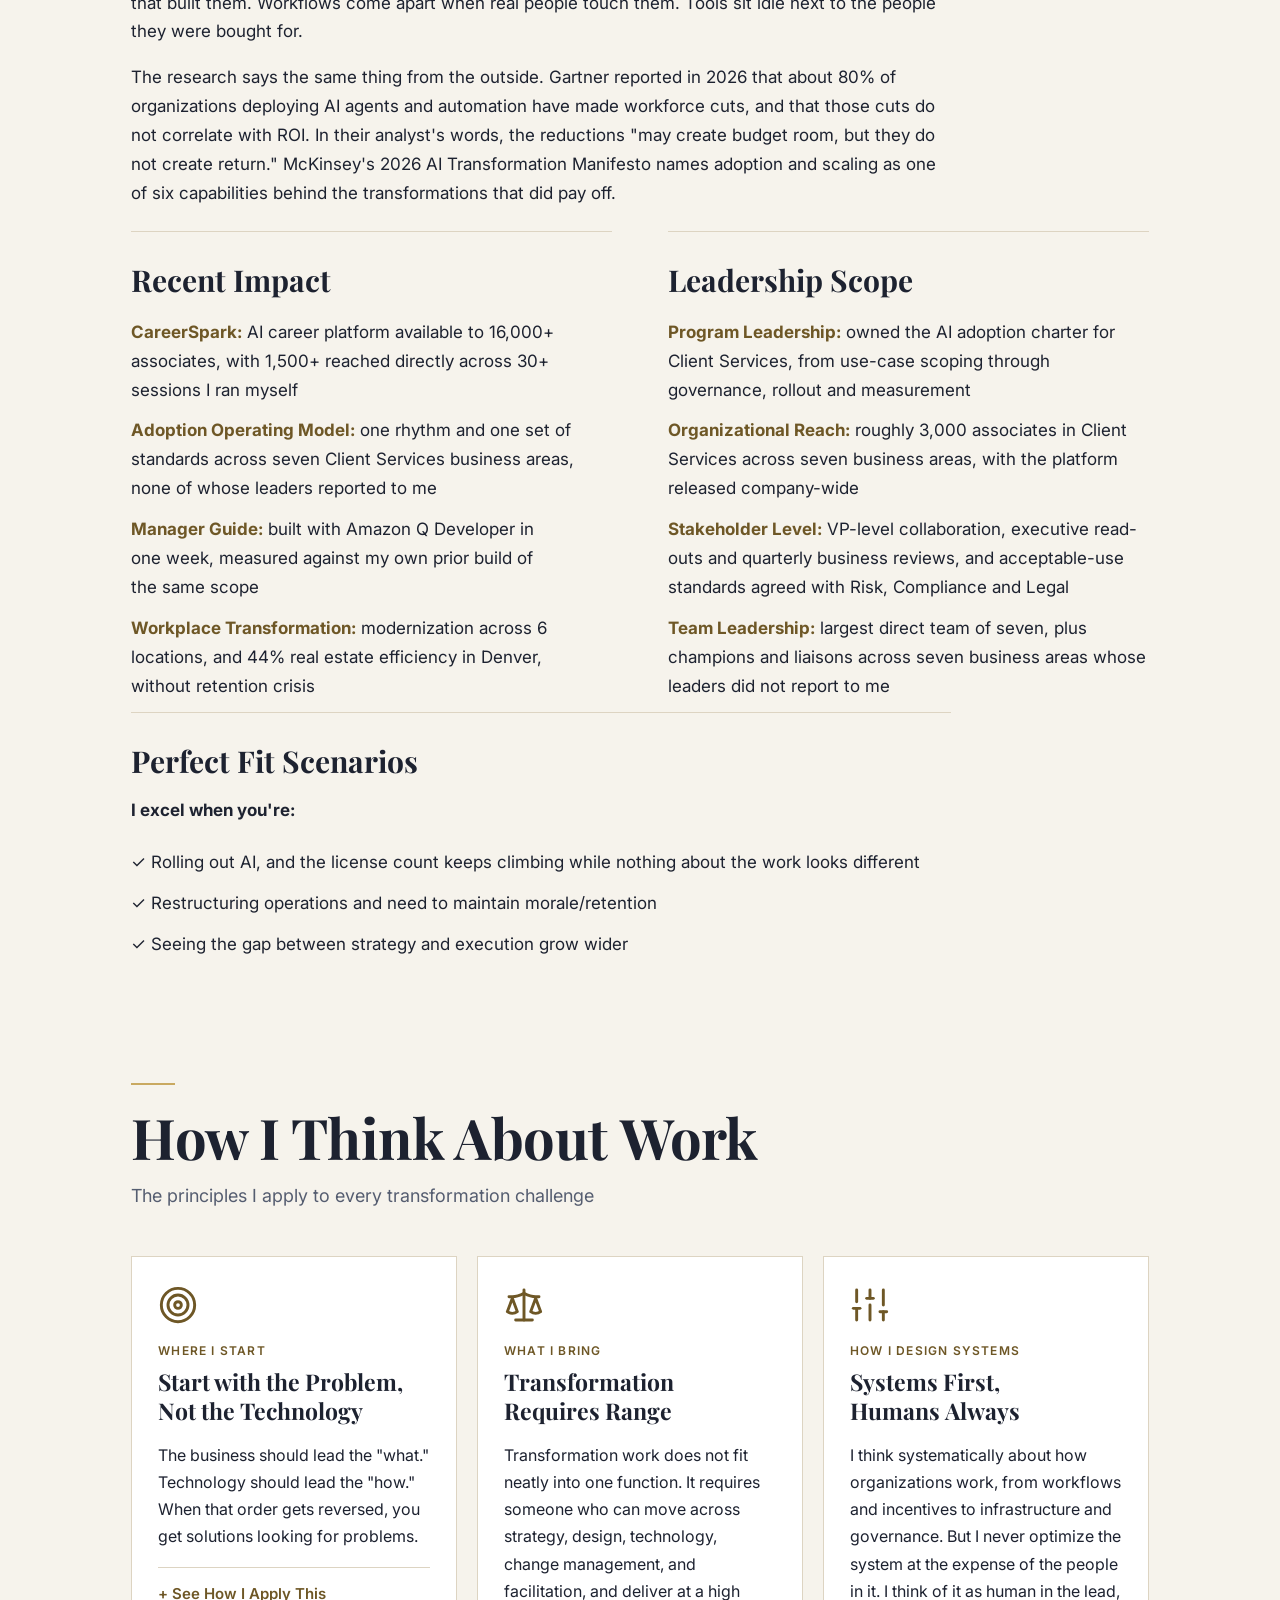
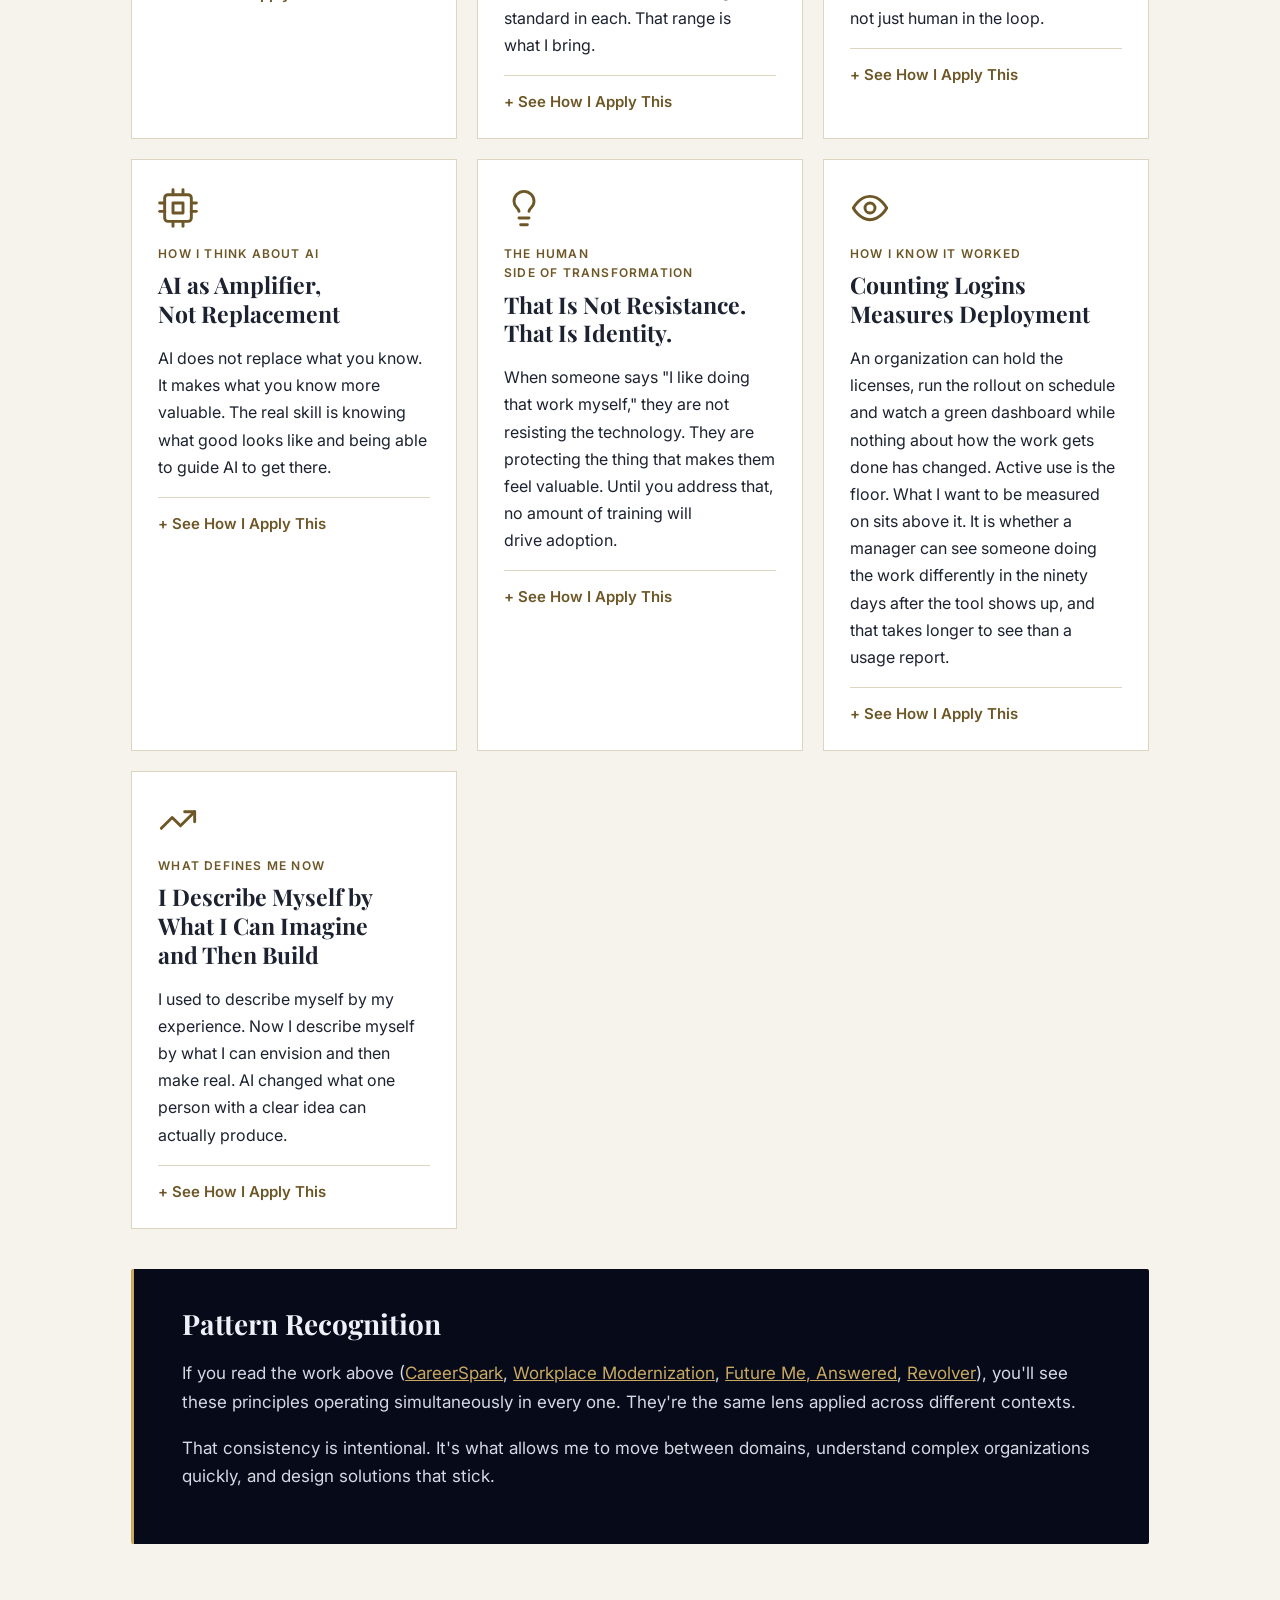
==== commit bacebd55: "Ask Joe can speak its answers (ElevenLabs), once the Worker is updated Adds a Voice on/off toggle to" ====
--- a/index.html
+++ b/index.html
@@ -15,7 +15,7 @@
     <link rel="preconnect" href="https://fonts.googleapis.com">
     <link rel="preconnect" href="https://fonts.gstatic.com" crossorigin>
     <link href="https://fonts.googleapis.com/css2?family=Playfair+Display:ital,wght@0,600;0,700;1,600;1,700&family=Inter:ital,wght@0,400;0,500;0,600;0,700;1,700&display=swap" rel="stylesheet">
-    <link rel="stylesheet" href="css/bold.css?v=20261120f">
+    <link rel="stylesheet" href="css/bold.css?v=20261120g">
     <link rel="preload" as="image" href="images/headshot-dark.jpg?v=20260903">
     <link rel="preload" as="image" href="images/hero-mountains.jpg?v=20260903" fetchpriority="high">
 
@@ -114,7 +114,7 @@
                 "name": "Joe Pointer (Joseph Pointer) | AI Adoption & Workforce Transformation Leader",
                 "isPartOf": { "@id": "https://joepointer.com/#website" },
                 "mainEntity": { "@id": "https://joepointer.com/#joe" },
-                "dateModified": "2026-11-19T12:00:00-07:00"
+                "dateModified": "2026-11-20T12:00:00-07:00"
             },
             {
                 "@type": "Person",
@@ -225,10 +225,10 @@
 </header>
 
 <div class="theater" id="theater" role="dialog" aria-modal="true" aria-label="The Expert Project Team film">
-  <button class="close" id="closeFilm">Close</button>
+  <div class="replay-bar"><button class="replay-back" id="closeFilm" type="button">&larr; Back to the&nbsp;site</button></div>
   <video id="film" controls playsinline preload="none" poster="expert-team/film-poster.jpg">
     <source src="expert-team/film.mp4" type="video/mp4">
-    <track kind="captions" src="expert-team/film.vtt" srclang="en" label="English" default>
+    <track kind="captions" src="expert-team/film.vtt" srclang="en" label="English">
   </video>
 </div>
 <section class="act-dark hero-foot"><div class="wrap"><div class="value-prop">
@@ -1766,7 +1766,13 @@
                     <span class="chat-subtitle">Powered by Claude AI</span>
                 </div>
             </div>
-            <button id="chatClose" class="chat-close" aria-label="Close chat">✕</button>
+            <div class="chat-header-actions">
+                <button id="chatVoice" class="chat-voice-toggle" type="button" aria-pressed="false" title="Hear the answers spoken in an AI voice">
+                    <svg width="14" height="14" viewBox="0 0 24 24" fill="none" stroke="currentColor" stroke-width="2" stroke-linecap="round" stroke-linejoin="round" aria-hidden="true"><polygon points="11 5 6 9 2 9 2 15 6 15 11 19 11 5"/><path d="M15.54 8.46a5 5 0 0 1 0 7.07"/><path d="M19.07 4.93a10 10 0 0 1 0 14.14"/></svg>
+                    <span class="chat-voice-label">Voice off</span>
+                </button>
+                <button id="chatClose" class="chat-close" aria-label="Close chat">✕</button>
+            </div>
         </div>
         <div class="chat-messages" id="chatMessages">
             <div class="chat-message chat-message--ai">
@@ -1793,7 +1799,7 @@
                 <svg width="20" height="20" viewBox="0 0 24 24" fill="none" stroke="currentColor" stroke-width="2" stroke-linecap="round" stroke-linejoin="round"><line x1="22" y1="2" x2="11" y2="13"/><polygon points="22 2 15 22 11 13 2 9 22 2"/></svg>
             </button>
         </div>
-        <div class="chat-footer">Powered by Claude AI · Responses may not reflect all details · <a href="mailto:joe@joepointer.com" style="color:inherit">Contact Joe&nbsp;directly</a></div>
+        <div class="chat-footer">Text by Claude, voice by ElevenLabs, both AI · Responses may not reflect all details · <a href="mailto:joe@joepointer.com" style="color:inherit">Contact Joe&nbsp;directly</a></div>
     </div>
     <div id="chatOverlay" class="chat-overlay"></div>
 
@@ -2128,6 +2134,64 @@
             background: rgba(255,255,255,0.12);
         }
 
+        /* Voice toggle and close button travel together on the right, so the
+           header keeps exactly two children (see .chat-header-id). */
+        .chat-header-actions {
+            display: flex;
+            align-items: center;
+            gap: 0.5rem;
+            flex-shrink: 0;
+        }
+
+        /* Spoken answers (ElevenLabs, via the Worker). Off by default. */
+        .chat-voice-toggle {
+            display: flex;
+            align-items: center;
+            gap: 5px;
+            background: none;
+            border: 1px solid rgba(255,255,255,0.4);
+            color: #fff;
+            border-radius: 14px;
+            padding: 3px 10px;
+            font-size: 0.75rem;
+            cursor: pointer;
+            transition: background 0.15s, color 0.15s, border-color 0.15s;
+        }
+
+        .chat-voice-toggle:hover {
+            background: rgba(255,255,255,0.12);
+        }
+
+        .chat-voice-toggle[aria-pressed="true"] {
+            background: var(--accent, #c9a961);
+            border-color: var(--accent, #c9a961);
+            color: var(--primary, #0a0e27);
+        }
+
+        .chat-play-again {
+            display: inline-block;
+            margin-top: 0.5rem;
+            background: none;
+            border: 1px solid #cbd5e1;
+            color: #475569;
+            border-radius: 14px;
+            padding: 2px 10px;
+            font-size: 0.75rem;
+            cursor: pointer;
+        }
+
+        .chat-play-again:hover {
+            border-color: var(--primary, #0a0e27);
+            color: var(--primary, #0a0e27);
+        }
+
+        .chat-voice-note {
+            display: block;
+            margin-top: 0.4rem;
+            font-size: 0.72rem;
+            color: #94a3b8;
+        }
+
         /* Message area */
         .chat-messages {
             flex: 1;
@@ -2503,6 +2567,66 @@
     }
     function isRateLimited() {
         return getTodayCount() >= CHAT_DAILY_LIMIT;
+    }
+
+    // ============================================================
+    // Voice replies (ElevenLabs). Off by default; the header toggle turns it on.
+    // When on, the request carries voice: true and the Worker returns the answer
+    // as audio alongside the text. The Worker only ever speaks its OWN reply;
+    // there is no endpoint that turns visitor text into Joe's voice, and there
+    // must never be one. If the Worker has not been updated for voice yet, the
+    // answer simply comes back as text.
+    // ============================================================
+    let voiceOn = false;
+    const voicePlayer = new Audio();
+    // A silent clip played on the toggle click itself. Phones only let a page
+    // play audio after a tap; the real answer arrives later, after a network
+    // wait, so this "unlocks" the same player while the tap is still fresh.
+    const SILENT_CLIP = '[data-uri]';
+
+    function playVoice(src) {
+        voicePlayer.src = src;
+        const p = voicePlayer.play();
+        if (p && p.catch) p.catch(() => {});
+    }
+
+    function stopVoice() {
+        voicePlayer.pause();
+    }
+
+    function setVoice(on) {
+        voiceOn = on;
+        const btn = document.getElementById('chatVoice');
+        if (btn) {
+            btn.setAttribute('aria-pressed', String(on));
+            btn.querySelector('.chat-voice-label').textContent = on ? 'Voice on' : 'Voice off';
+        }
+        if (on) playVoice(SILENT_CLIP);
+        else stopVoice();
+        try {
+            if (typeof gtag === 'function') gtag('event', 'ask_joe_voice', { event_category: 'chatbot', voice_state: on ? 'on' : 'off' });
+        } catch (e) { /* analytics is best effort */ }
+    }
+
+    // Adds playback (or the Worker's note about why there is none) under an answer.
+    function attachVoice(aiWrap, data) {
+        const bubble = aiWrap.querySelector('.chat-bubble');
+        if (!bubble) return;
+        if (data.audio && typeof data.audio === 'string' && data.audio.startsWith('data:audio/')) {
+            playVoice(data.audio);
+            const again = document.createElement('button');
+            again.type = 'button';
+            again.className = 'chat-play-again';
+            again.textContent = 'Play again';
+            again.addEventListener('click', () => playVoice(data.audio));
+            bubble.appendChild(again);
+        } else if (data.voiceNote && typeof data.voiceNote === 'string') {
+            const note = document.createElement('small');
+            note.className = 'chat-voice-note';
+            note.textContent = data.voiceNote;
+            bubble.appendChild(note);
+        }
+        // Neither field: the Worker has not been updated for voice. Stay quiet.
     }
 
     // Submit a suggestion chip — hides chips, sends message
@@ -2563,6 +2687,7 @@
     }
 
     function closeChat() {
+        stopVoice();
         document.getElementById('chatInput')?.blur();
         document.getElementById('chatClose')?.blur();
         document.getElementById('chatPanel').classList.remove('chat-panel--open');
@@ -2690,6 +2815,7 @@
         input.value = '';
         input.style.height = 'auto';
         document.getElementById('chatSend').disabled = true;
+        stopVoice(); // a new question cuts off the last spoken answer
 
         const userMsg = appendMessage('user', text);
         chatHistory.push({ role: 'user', content: text });
@@ -2727,10 +2853,12 @@
                 headers: {
                     'Content-Type': 'application/json'
                 },
-                body: JSON.stringify({
-                    messages: chatHistory,
-                    company: companySlug
-                })
+                // voice is only sent when the visitor turned it on, so the
+                // default request is exactly what the Worker has always seen.
+                body: JSON.stringify(Object.assign(
+                    { messages: chatHistory, company: companySlug },
+                    voiceOn ? { voice: true } : {}
+                ))
             });
 
             loadingEl.remove();
@@ -2743,6 +2871,7 @@
             const data = await res.json();
             const reply = data.content?.[0]?.text || 'Sorry, I had trouble with that. Email me directly at joe@joepointer.com.';
             const aiWrap = appendMessage('ai', reply);
+            if (voiceOn && data.content?.[0]?.text) attachVoice(aiWrap, data);
             if (window.askJoeEvidence) window.askJoeEvidence(aiWrap, reply);
             chatHistory.push({ role: 'assistant', content: reply });
             // Scroll so the user's question is at the top with the answer below
@@ -2761,6 +2890,7 @@
     }
 
     // Event listeners
+    document.getElementById('chatVoice')?.addEventListener('click', () => setVoice(!voiceOn));
     document.getElementById('chatClose')?.addEventListener('click', closeChat);
     document.getElementById('chatOverlay')?.addEventListener('click', closeChat);
     document.getElementById('chatSend')?.addEventListener('click', sendMessage);
@@ -2903,6 +3033,8 @@
         }
 
         function startListening() {
+            // Otherwise the mic transcribes the spoken answer back into the box
+            stopVoice();
             committed = input.value.trim();
             sessionFinal = '';
             silentRestarts = 0;
--- a/css/bold.css
+++ b/css/bold.css
@@ -1343,7 +1343,7 @@
 .ladder-coda .coda p{color:#d4d9e4}
 .ladder-coda + .act-paper{padding-top:clamp(64px,9vw,112px)!important}
 
-/* DRAFT 2026-11-20: the film and the session replay as two equal screens; the replay
+/* 2026-11-20 (Joe approved): the film and the session replay as two equal screens; the replay
    opens inside the site (js/replay-theater.js), with a bar to get back. */
 .watch-head{max-width:760px;margin:0 0 32px}
 .watch-grid{display:grid;grid-template-columns:1fr 1fr;gap:clamp(20px,3vw,40px)}
@@ -1364,3 +1364,7 @@
 .replay-frame iframe{width:100%;height:100%;border:0;display:block;background:#05070d}
 /* While the replay is open, the site's floating buttons step aside so they do not sit on its controls. */
 html.replay-open .ask-joe-float,html.replay-open .back-to-top{display:none!important}
+/* The film player uses the replay's top bar, so both close the same way from the same corner. */
+#theater .replay-bar{position:absolute;top:0;left:0;right:0}
+#theater{padding-top:76px}
+html:has(#theater.on) .ask-joe-float,html:has(#theater.on) .back-to-top{display:none!important}
